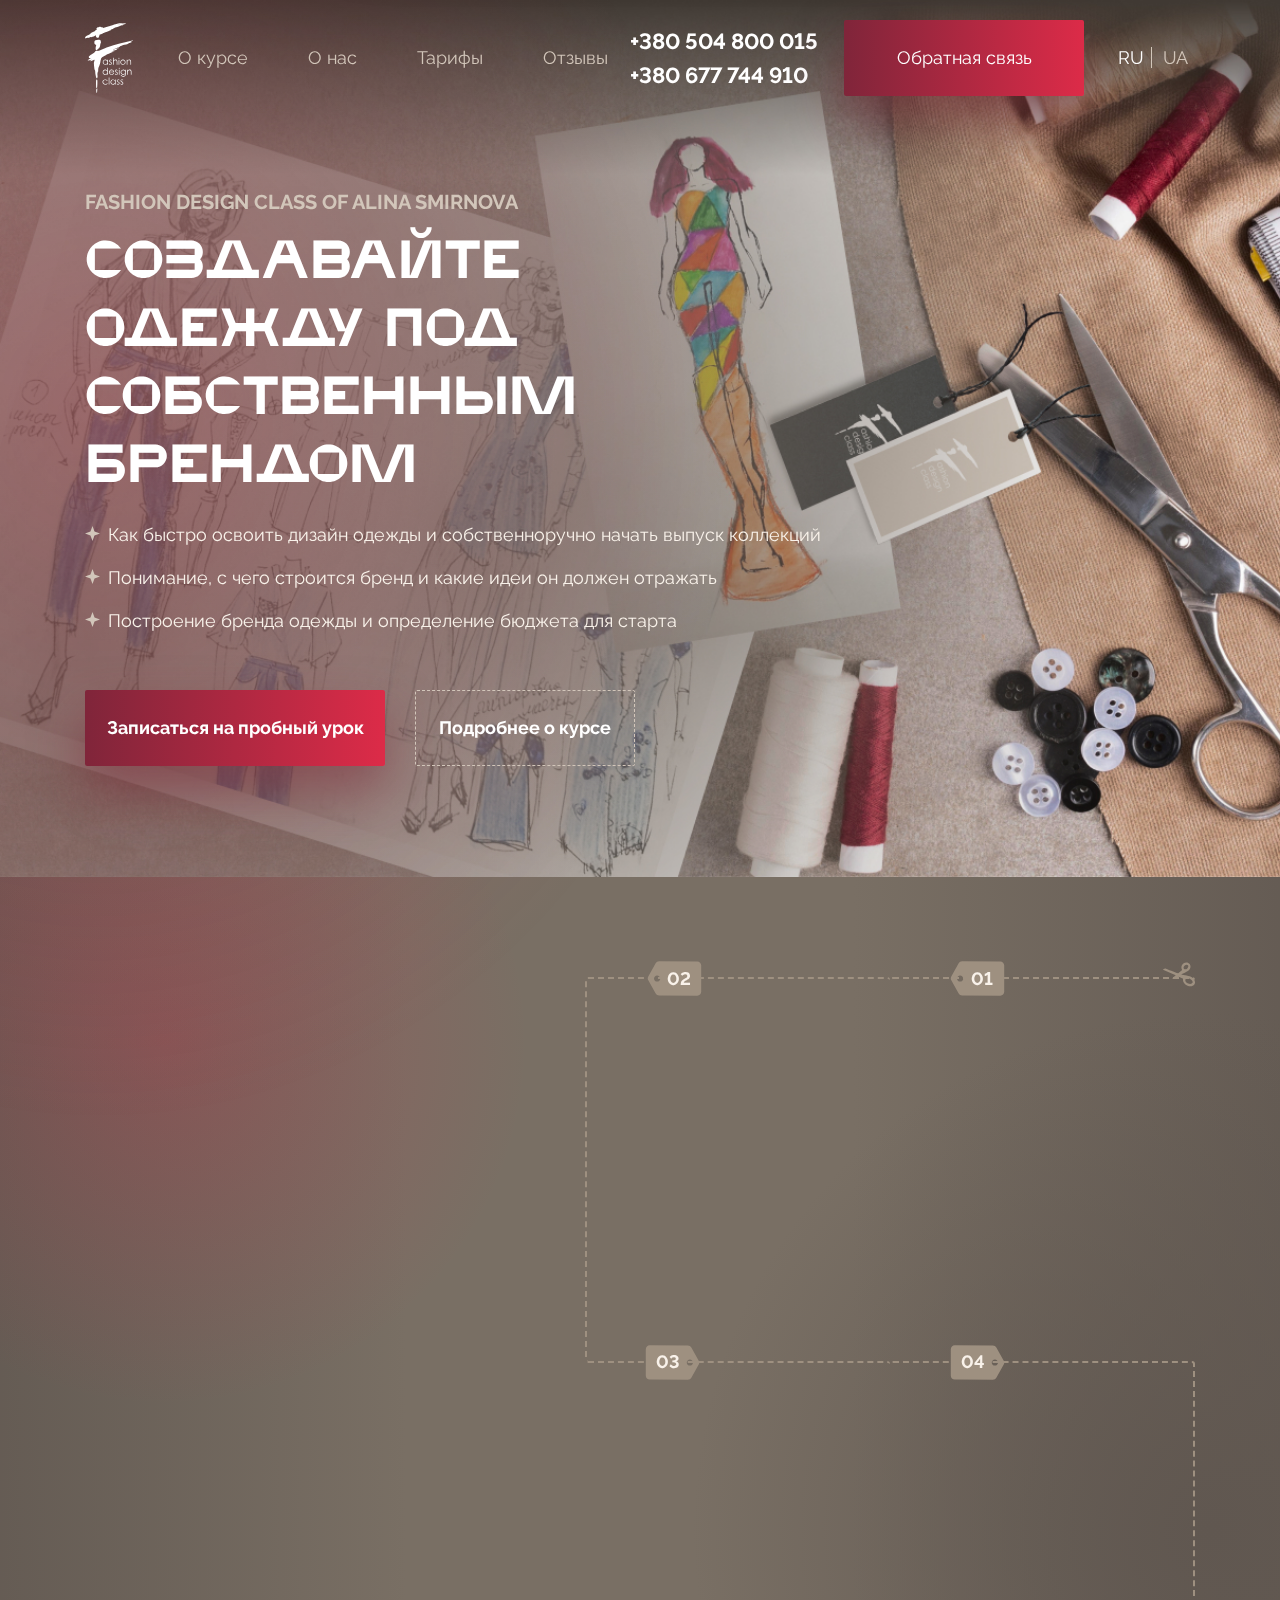
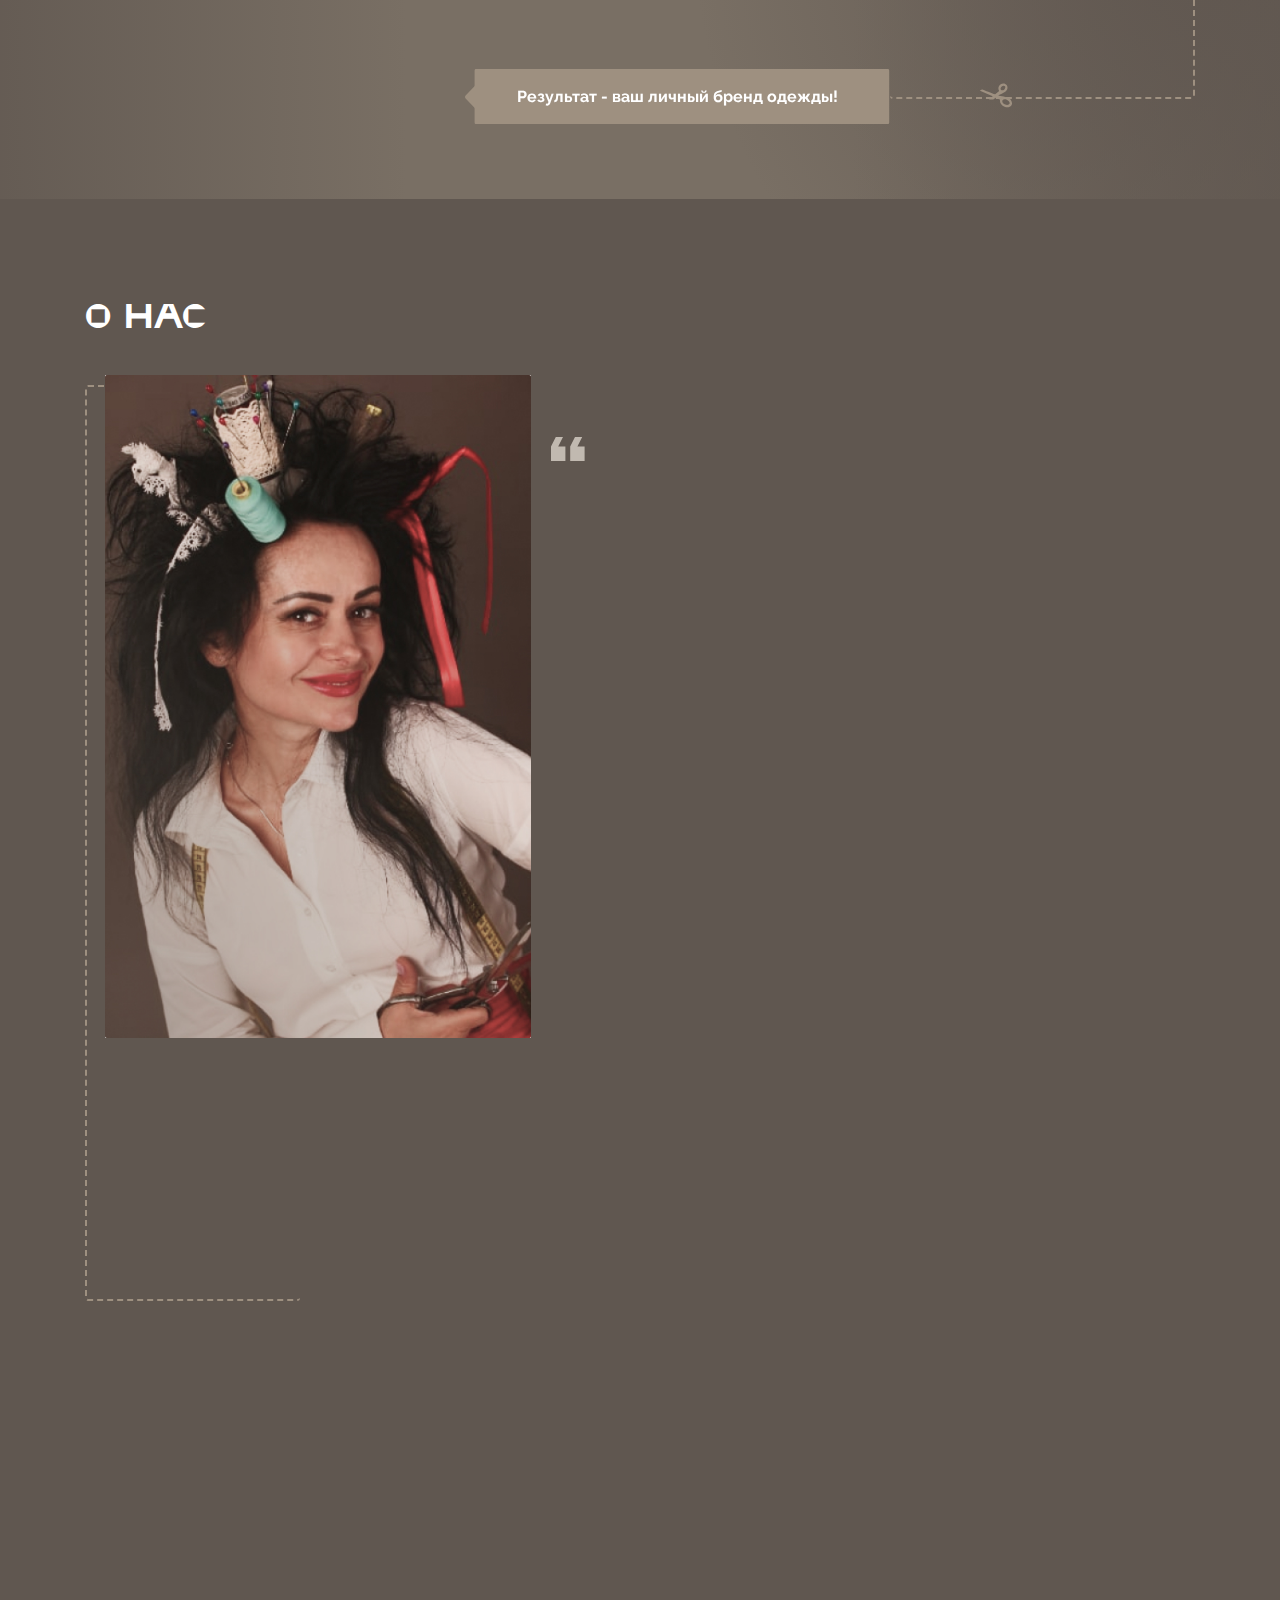
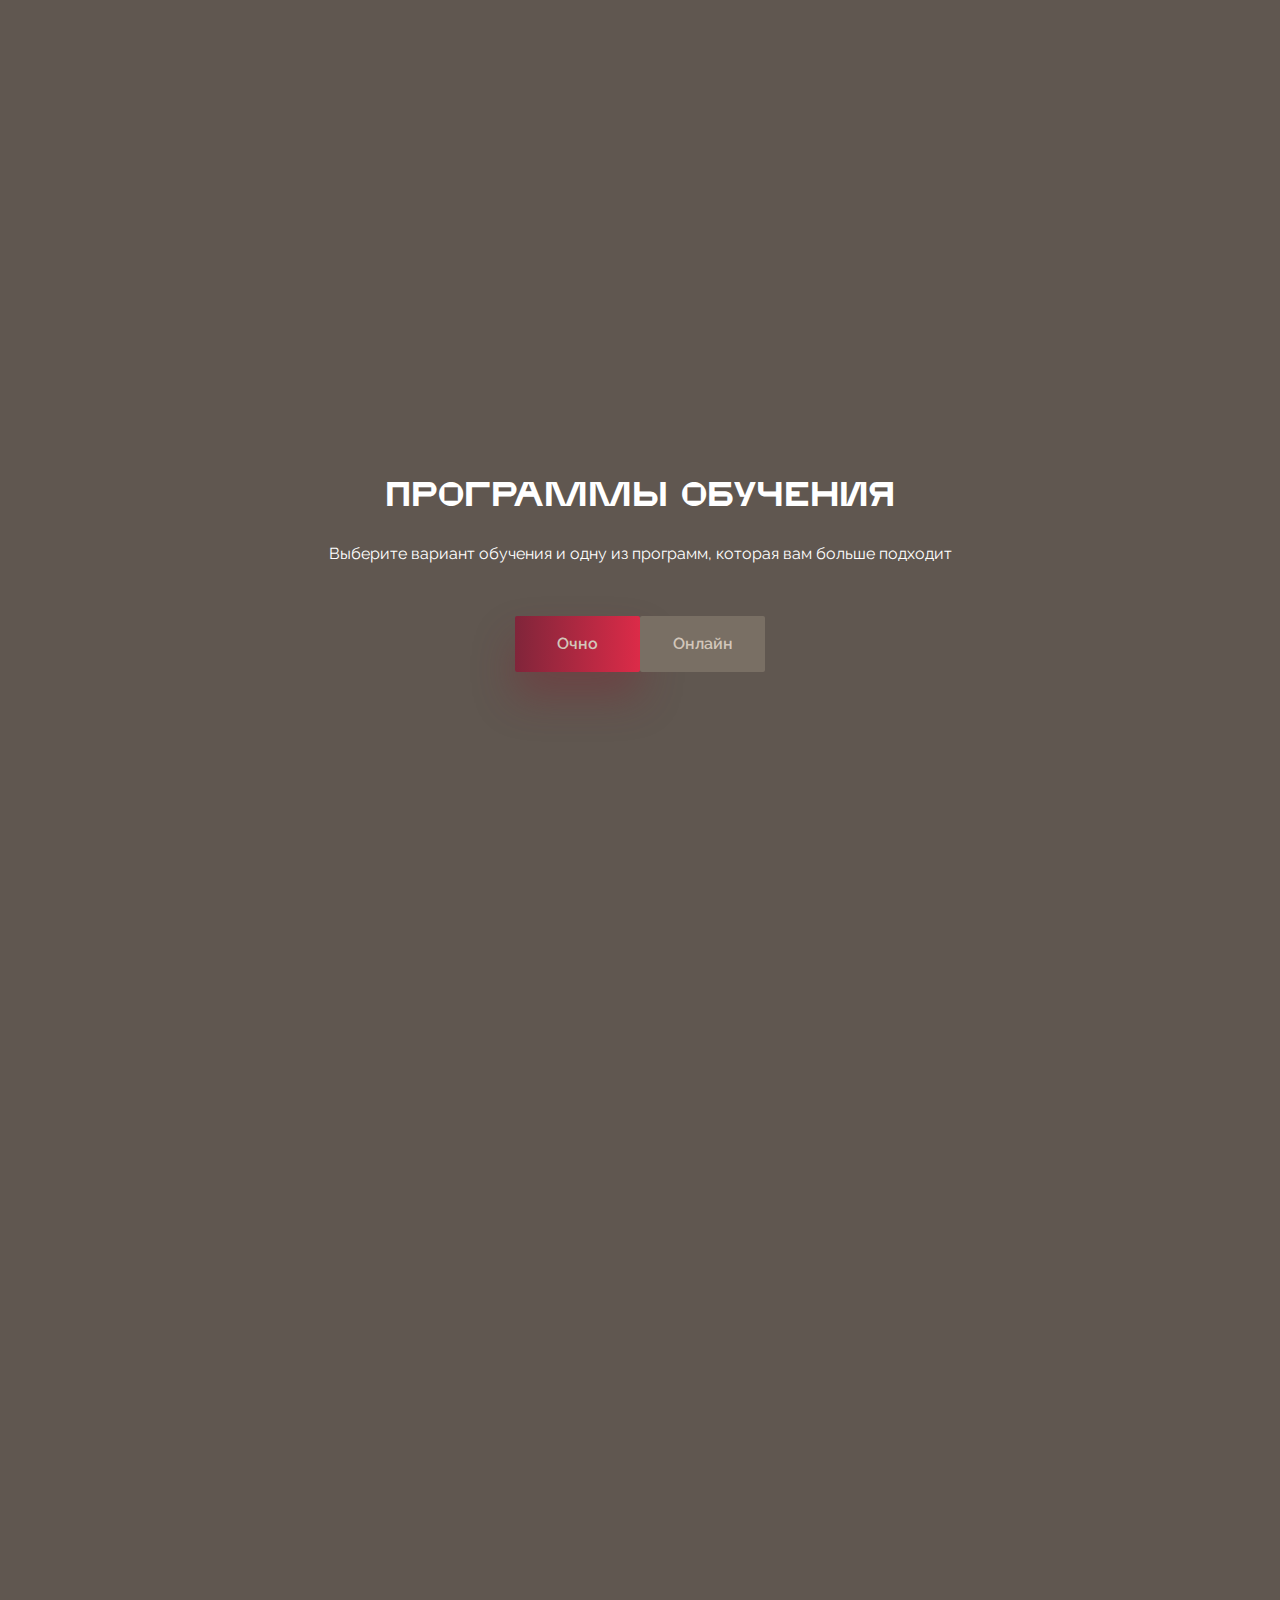
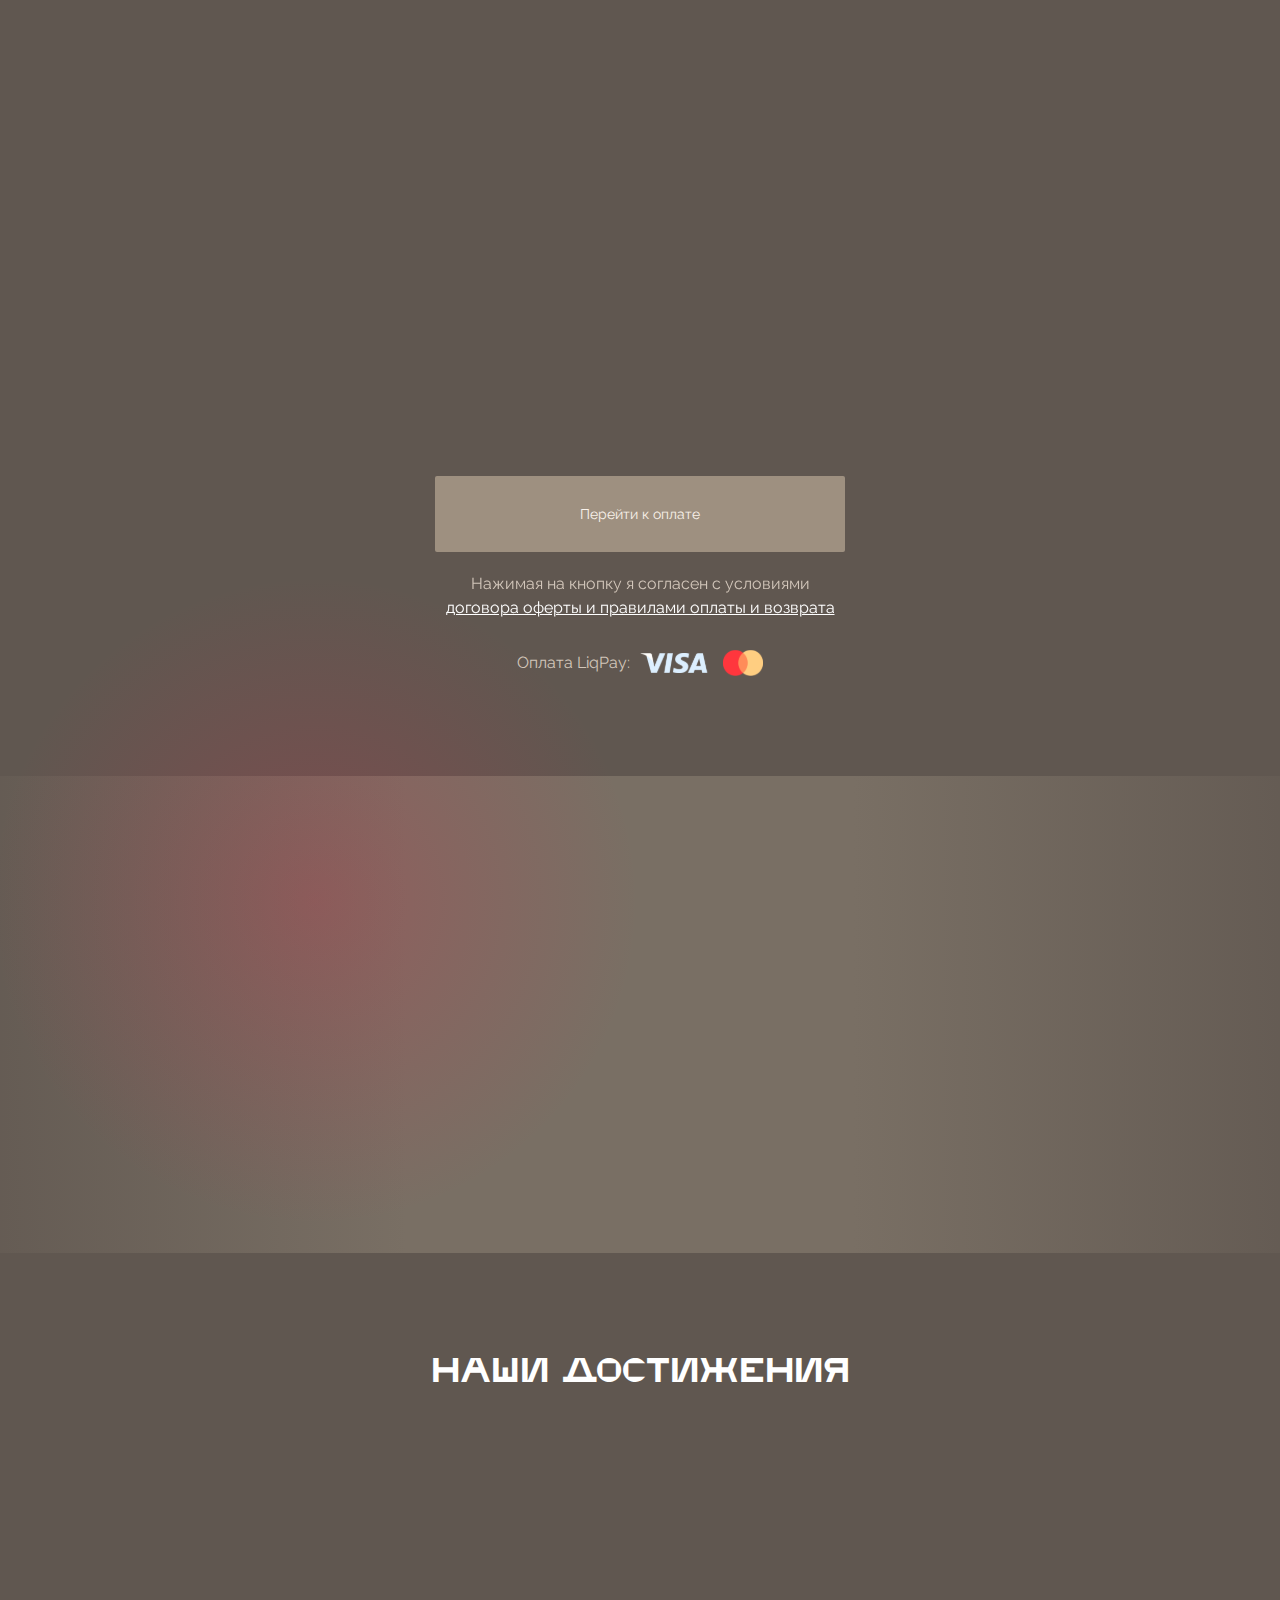
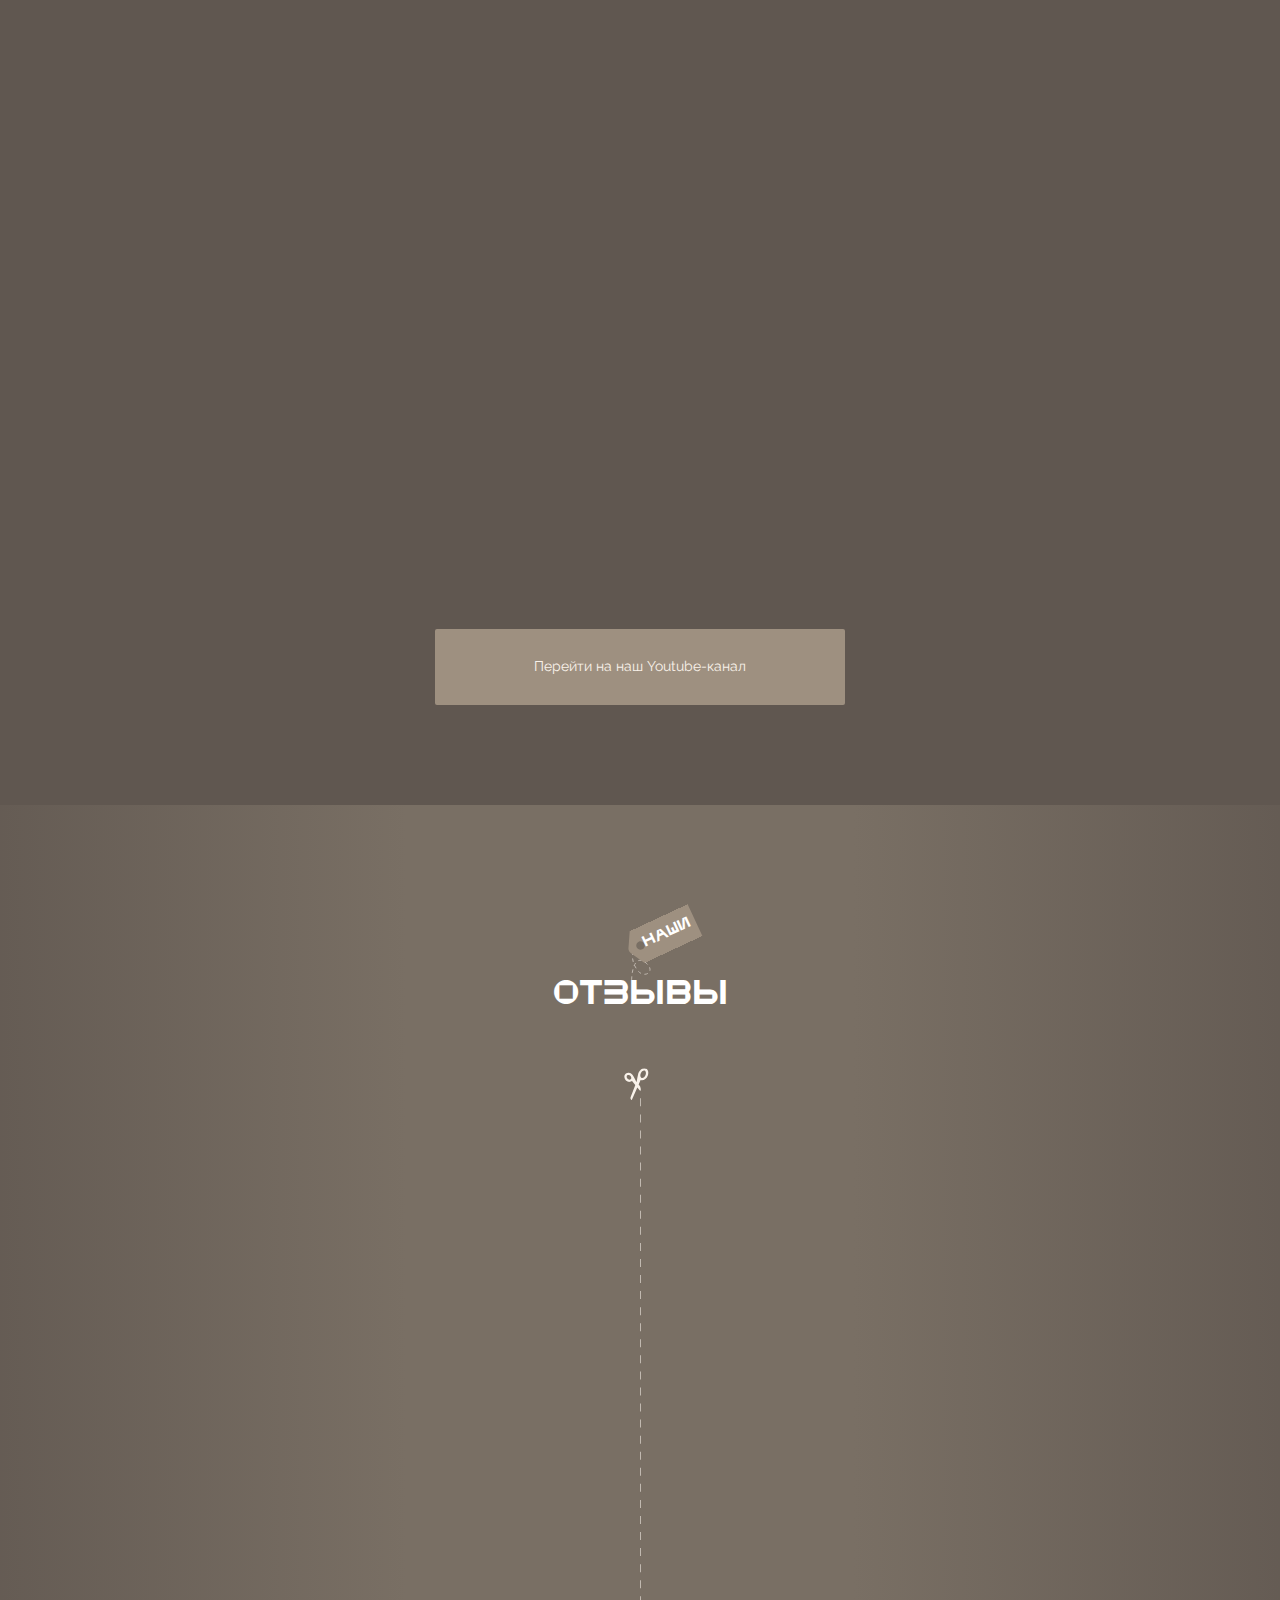
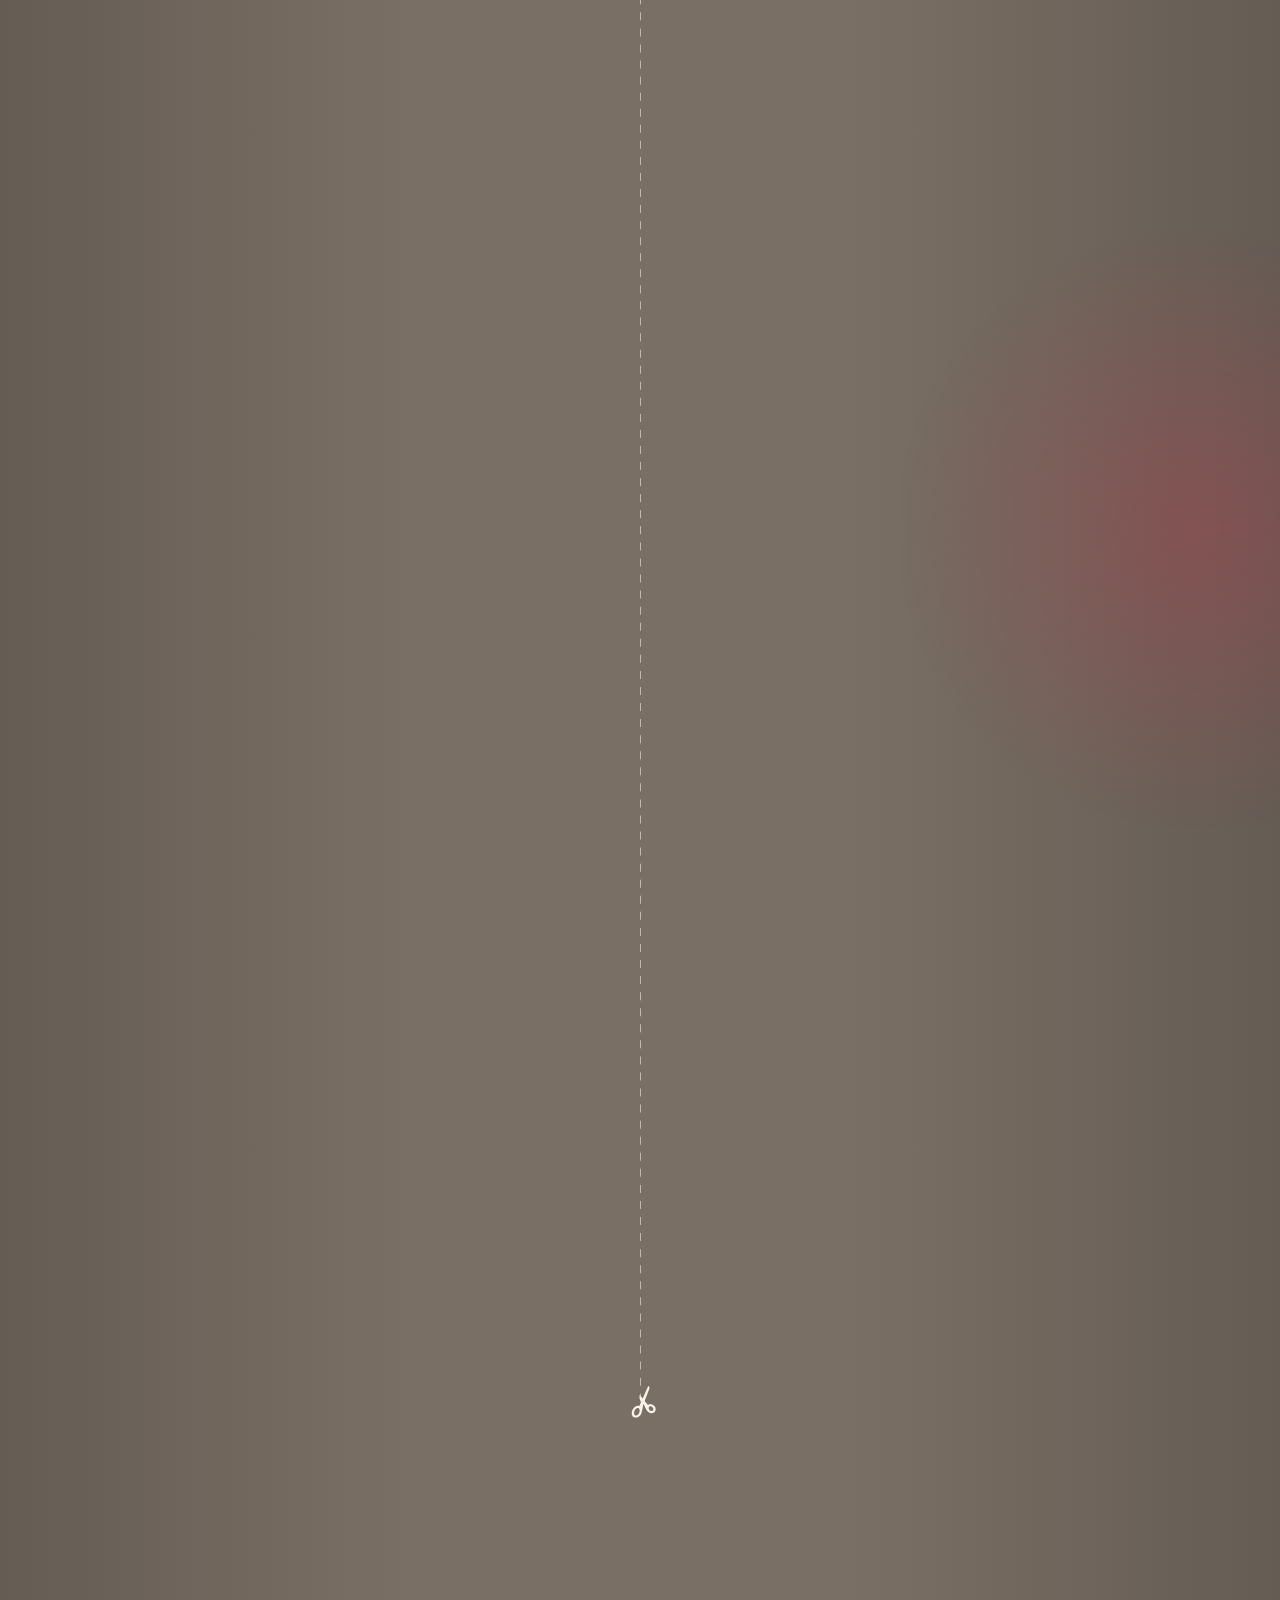
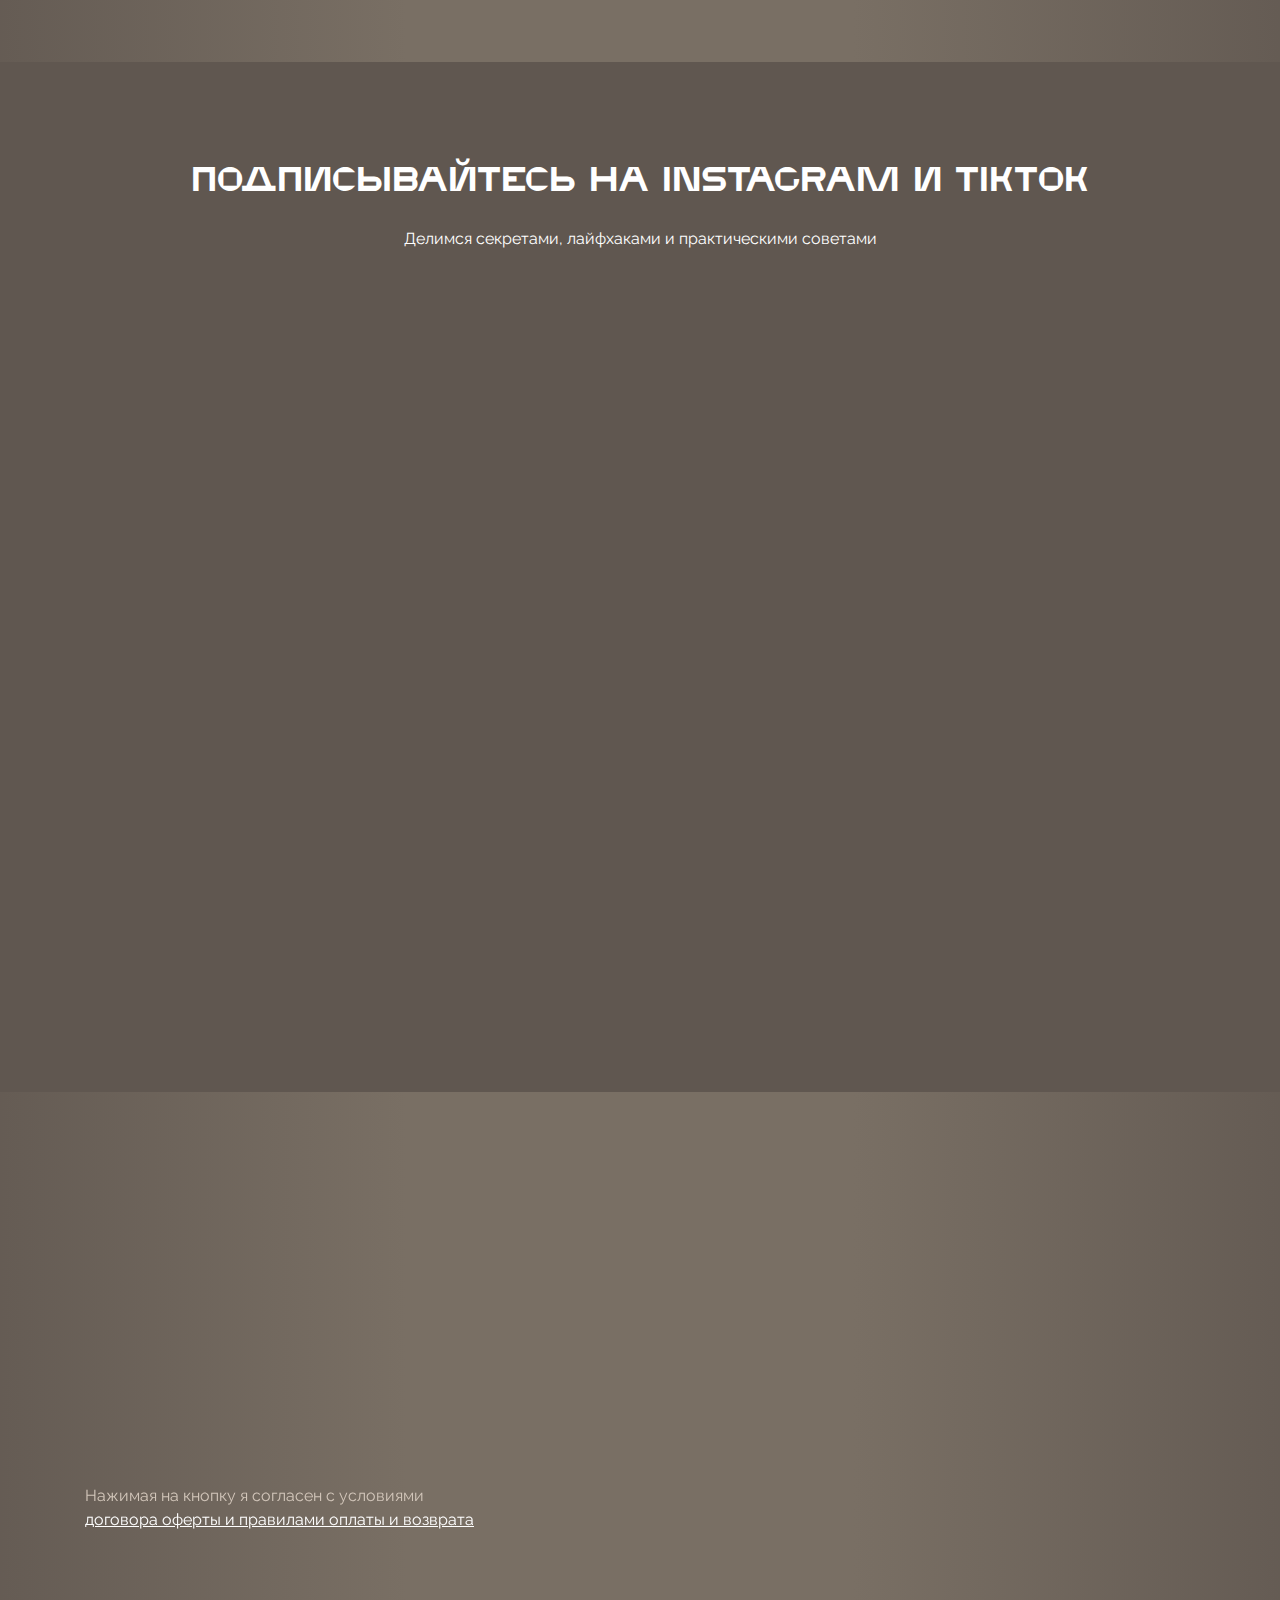
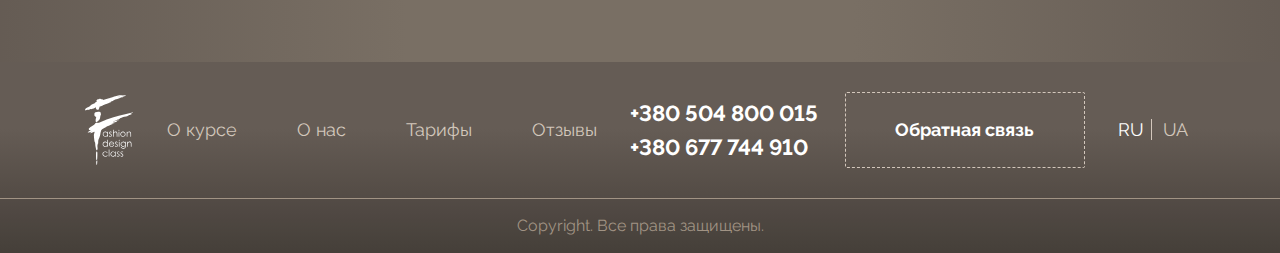
==== ru.html @ 0d285246 "Add files via upload" ====
<!DOCTYPE html>
<html lang="ru">
<head>
    <meta charset="UTF-8"/>
    <meta
            name="viewport"
            content="width=device-width, initial-scale=1.0, minimum-scale=1, maximum-scale=1, user-scalable=no"
    />
    <meta http-equiv="X-UA-Compatible" content="ie=edge"/>
    <title>Fashion Design Class</title>
    <link rel="shortcut icon" type="image/png" href="img/icons/favicon.png"/>

    <!-- libs -->
    <link rel="stylesheet" href="libs/aos.css"/>
    <link rel="stylesheet" href="libs/bootstrap-grid.min.css"/>
    <link rel="stylesheet" href="libs/jquery.fancybox.css"/>
    <link rel="stylesheet" href="libs/magnific-popup.css"/>
    <link rel="stylesheet" href="libs/select2.min.css"/>

    <!-- css -->
    <link rel="stylesheet" href="css/reset.css"/>
    <link rel="stylesheet" href="css/main.css"/>

    <!-- libs -->
    <script
            defer
            src="https://ajax.googleapis.com/ajax/libs/jquery/3.5.1/jquery.min.js"
    ></script>
    <script defer src="libs/jquery.magnific-popup.min.js"></script>
    <script defer src="libs/jquery.fancybox.min.js"></script>
    <script defer src="libs/select2.full.min.js"></script>
    <script defer src="libs/jquery.inputmask.min.js"></script>
    <!-- js -->
    <script defer src="js/custom.js"></script>
</head>
<body class="ishome">
<div class="popup-call mfp-hide">
    <form type="POST" class="popup-call__form">
        <div class="success">
            <div class="success__title">Заявка принята</div>
            <div class="success__text">
                Ваша заявка отправлена и будет рассмотрена в ближайшее время
            </div>
        </div>
        <input type="hidden" name="project_name" value="Fashion design class"/>
        <input
                type="hidden"
                name="admin_email"
                value="911.alina.15@gmail.com"
        />
        <input type="hidden" name="form_subject" value="Заявка на звонок"/>
        <div class="popup-call__title h2">Заполните форму обратной связи</div>
        <p class="popup-call__text">И мы перезвоним вам в ближайшее время</p>
        <input type="text" placeholder="Ваше имя" name="Имя" required/>
        <input type="tel" placeholder="Телефон" name="Телефон" required/>
        <button type="submit" class="btn">Отправить заявку</button>

        <p class="form-policy">
            При нажатии на кнопку “Отправить заявку” я соглашаюсь с обработкой
            персональных данных
        </p>
    </form>
    <div class="popup-call__contacts">
        <span>Или напишите нам:</span>
        <div class="popup-call__img">
            <a href="tg://resolve?domain=@f_d_c_school" target="_blank">
                <img src="img/icons/tg.svg" alt=""/>
            </a>
            <a
                    href="https://wa.me/380504800015?text=Здравствуйте."
                    target="_blank"
            >
                <img src="img/icons/wu.svg" alt=""/>
            </a>
            <a href="viber://chat?number=%2B380504800015" target="_blank">
                <img src="img/icons/viber.svg" alt=""/>
            </a>
            <a
                    href="https://www.facebook.com/fashion.design.class"
                    target="_blank"
            >
                <img src="img/icons/fb.svg" alt=""/>
            </a>
        </div>
    </div>
</div>

<div class="popup-application popup-application1 mfp-hide">
    <form type="POST" class="popup-application__form">
        <div class="success">
            <div class="success__title">Заявка принята</div>
            <div class="success__text">
                Ваша заявка отправлена и будет рассмотрена в ближайшее время
            </div>
        </div>
        <input type="hidden" name="project_name" value="Fashion design class"/>
        <input
                type="hidden"
                name="admin_email"
                value="911.alina.15@gmail.com"
        />
        <input
                type="hidden"
                name="form_subject"
                value="Fashion-иллюстрация очно"
        />
        <div class="popup-application__title h2">Заполните заявку</div>
        <p class="popup-application__text">
            Укажите свои данные и мы свяжемся с вами в ближайшее время
        </p>
        <input type="text" placeholder="Ваше имя" name="Имя" required/>
        <input type="tel" placeholder="Телефон" name="Телефон" required/>
        <div class="box">
            <div class="popup-application__select">
                <select
                        class="select2"
                        name="Мессенджер"
                        data-placeholder="Мессенджер"
                >
                    <option></option>
                    <option value="Telegram">Telegram</option>
                    <option value="Viber">Viber</option>
                    <option value="WhatsApp">WhatsApp</option>
                </select>
            </div>
            <input
                    type="text"
                    name="Имя или телефон мессенджера"
                    required
                    class="popup-application__select-input"
                    placeholder="Телефон мессенджера"
            />
        </div>

        <button type="submit" class="btn">Отправить заявку</button>

        <p class="form-policy">
            При нажатии на кнопку “Отправить заявку” я соглашаюсь с обработкой
            персональных данных
        </p>
    </form>
    <div class="popup-application__contacts">
        <span>Или напишите нам:</span>
        <div class="popup-call__img">
            <a href="tg://resolve?domain=@f_d_c_school" target="_blank">
                <img src="img/icons/tg.svg" alt=""/>
            </a>
            <a
                    href="https://wa.me/380504800015?text=Здравствуйте."
                    target="_blank"
            >
                <img src="img/icons/wu.svg" alt=""/>
            </a>
            <a href="viber://chat?number=%2B380504800015" target="_blank">
                <img src="img/icons/viber.svg" alt=""/>
            </a>
            <a
                    href="https://www.facebook.com/fashion.design.class"
                    target="_blank"
            >
                <img src="img/icons/fb.svg" alt=""/>
            </a>
        </div>
    </div>
</div>
<div class="popup-application popup-application2 mfp-hide">
    <form type="POST" class="popup-application__form">
        <div class="success">
            <div class="success__title">Заявка принята</div>
            <div class="success__text">
                Ваша заявка отправлена и будет рассмотрена в ближайшее время
            </div>
        </div>
        <input type="hidden" name="project_name" value="Fashion design class"/>
        <input
                type="hidden"
                name="admin_email"
                value="911.alina.15@gmail.com"
        />
        <input type="hidden" name="form_subject" value="Владелец бренда очно"/>
        <div class="popup-application__title h2">Заполните заявку</div>
        <p class="popup-application__text">
            Укажите свои данные и мы свяжемся с вами в ближайшее время
        </p>
        <input type="text" placeholder="Ваше имя" name="Имя" required/>
        <input type="tel" placeholder="Телефон" name="Телефон" required/>
        <div class="box">
            <div class="popup-application__select">
                <select
                        class="select2"
                        name="Мессенджер"
                        data-placeholder="Мессенджер"
                >
                    <option></option>
                    <option value="Telegram">Telegram</option>
                    <option value="Viber">Viber</option>
                    <option value="WhatsApp">WhatsApp</option>
                </select>
            </div>
            <input
                    type="text"
                    name="Имя или телефон мессенджера"
                    required
                    class="popup-application__select-input"
                    placeholder="Телефон мессенджера"
            />
        </div>

        <button type="submit" class="btn">Отправить заявку</button>

        <p class="form-policy">
            При нажатии на кнопку “Отправить заявку” я соглашаюсь с обработкой
            персональных данных
        </p>
    </form>
    <div class="popup-application__contacts">
        <span>Или напишите нам:</span>
        <div class="popup-call__img">
            <a href="tg://resolve?domain=@f_d_c_school" target="_blank">
                <img src="img/icons/tg.svg" alt=""/>
            </a>
            <a
                    href="https://wa.me/380504800015?text=Здравствуйте."
                    target="_blank"
            >
                <img src="img/icons/wu.svg" alt=""/>
            </a>
            <a href="viber://chat?number=%2B380504800015" target="_blank">
                <img src="img/icons/viber.svg" alt=""/>
            </a>
            <a
                    href="https://www.facebook.com/fashion.design.class"
                    target="_blank"
            >
                <img src="img/icons/fb.svg" alt=""/>
            </a>
        </div>
    </div>
</div>
<div class="popup-application popup-application3 mfp-hide">
    <form type="POST" class="popup-application__form">
        <div class="success">
            <div class="success__title">Заявка принята</div>
            <div class="success__text">
                Ваша заявка отправлена и будет рассмотрена в ближайшее время
            </div>
        </div>
        <input type="hidden" name="project_name" value="Fashion design class"/>
        <input
                type="hidden"
                name="admin_email"
                value="911.alina.15@gmail.com"
        />
        <input
                type="hidden"
                name="form_subject"
                value="Дизайнер профессионал очно"
        />
        <div class="popup-application__title h2">Заполните заявку</div>
        <p class="popup-application__text">
            Укажите свои данные и мы свяжемся с вами в ближайшее время
        </p>
        <input type="text" placeholder="Ваше имя" name="Имя" required/>
        <input type="tel" placeholder="Телефон" name="Телефон" required/>
        <div class="box">
            <div class="popup-application__select">
                <select
                        class="select2"
                        name="Мессенджер"
                        data-placeholder="Мессенджер"
                >
                    <option></option>
                    <option value="Telegram">Telegram</option>
                    <option value="Viber">Viber</option>
                    <option value="WhatsApp">WhatsApp</option>
                </select>
            </div>
            <input
                    type="text"
                    name="Имя или телефон мессенджера"
                    required
                    class="popup-application__select-input"
                    placeholder="Телефон мессенджера"
            />
        </div>

        <button type="submit" class="btn">Отправить заявку</button>

        <p class="form-policy">
            При нажатии на кнопку “Отправить заявку” я соглашаюсь с обработкой
            персональных данных
        </p>
    </form>
    <div class="popup-application__contacts">
        <span>Или напишите нам:</span>
        <div class="popup-call__img">
            <a href="tg://resolve?domain=@f_d_c_school" target="_blank">
                <img src="img/icons/tg.svg" alt=""/>
            </a>
            <a
                    href="https://wa.me/380504800015?text=Здравствуйте."
                    target="_blank"
            >
                <img src="img/icons/wu.svg" alt=""/>
            </a>
            <a href="viber://chat?number=%2B380504800015" target="_blank">
                <img src="img/icons/viber.svg" alt=""/>
            </a>
            <a
                    href="https://www.facebook.com/fashion.design.class"
                    target="_blank"
            >
                <img src="img/icons/fb.svg" alt=""/>
            </a>
        </div>
    </div>
</div>
<div class="popup-application popup-application4 mfp-hide">
    <form type="POST" class="popup-application__form">
        <div class="success">
            <div class="success__title">Заявка принята</div>
            <div class="success__text">
                Ваша заявка отправлена и будет рассмотрена в ближайшее время
            </div>
        </div>
        <input type="hidden" name="project_name" value="Fashion design class"/>
        <input
                type="hidden"
                name="admin_email"
                value="911.alina.15@gmail.com"
        />
        <input
                type="hidden"
                name="form_subject"
                value="Fashion-иллюстрация Онлайн"
        />
        <div class="popup-application__title h2">Заполните заявку</div>
        <p class="popup-application__text">
            Укажите свои данные и мы свяжемся с вами в ближайшее время
        </p>
        <input type="text" placeholder="Ваше имя" name="Имя" required/>
        <input type="tel" placeholder="Телефон" name="Телефон" required/>
        <div class="box">
            <div class="popup-application__select">
                <select
                        class="select2"
                        name="Мессенджер"
                        data-placeholder="Мессенджер"
                >
                    <option></option>
                    <option value="Telegram">Telegram</option>
                    <option value="Viber">Viber</option>
                    <option value="WhatsApp">WhatsApp</option>
                </select>
            </div>
            <input
                    type="text"
                    name="Имя или телефон мессенджера"
                    required
                    class="popup-application__select-input"
                    placeholder="Телефон мессенджера"
            />
        </div>

        <button type="submit" class="btn">Отправить заявку</button>

        <p class="form-policy">
            При нажатии на кнопку “Отправить заявку” я соглашаюсь с обработкой
            персональных данных
        </p>
    </form>
    <div class="popup-application__contacts">
        <span>Или напишите нам:</span>
        <div class="popup-call__img">
            <a href="tg://resolve?domain=@f_d_c_school" target="_blank">
                <img src="img/icons/tg.svg" alt=""/>
            </a>
            <a
                    href="https://wa.me/380504800015?text=Здравствуйте."
                    target="_blank"
            >
                <img src="img/icons/wu.svg" alt=""/>
            </a>
            <a href="viber://chat?number=%2B380504800015" target="_blank">
                <img src="img/icons/viber.svg" alt=""/>
            </a>
            <a
                    href="https://www.facebook.com/fashion.design.class"
                    target="_blank"
            >
                <img src="img/icons/fb.svg" alt=""/>
            </a>
        </div>
    </div>
</div>
<div class="popup-application popup-application5 mfp-hide">
    <form type="POST" class="popup-application__form">
        <div class="success">
            <div class="success__title">Заявка принята</div>
            <div class="success__text">
                Ваша заявка отправлена и будет рассмотрена в ближайшее время
            </div>
        </div>
        <input type="hidden" name="project_name" value="Fashion design class"/>
        <input
                type="hidden"
                name="admin_email"
                value="911.alina.15@gmail.com"
        />
        <input
                type="hidden"
                name="form_subject"
                value="Владелец бренда Онлайн"
        />
        <div class="popup-application__title h2">Заполните заявку</div>
        <p class="popup-application__text">
            Укажите свои данные и мы свяжемся с вами в ближайшее время
        </p>
        <input type="text" placeholder="Ваше имя" name="Имя" required/>
        <input type="tel" placeholder="Телефон" name="Телефон" required/>
        <div class="box">
            <div class="popup-application__select">
                <select
                        class="select2"
                        name="Мессенджер"
                        data-placeholder="Мессенджер"
                >
                    <option></option>
                    <option value="Telegram">Telegram</option>
                    <option value="Viber">Viber</option>
                    <option value="WhatsApp">WhatsApp</option>
                </select>
            </div>
            <input
                    type="text"
                    name="Имя или телефон мессенджера"
                    required
                    class="popup-application__select-input"
                    placeholder="Телефон мессенджера"
            />
        </div>

        <button type="submit" class="btn">Отправить заявку</button>

        <p class="form-policy">
            При нажатии на кнопку “Отправить заявку” я соглашаюсь с обработкой
            персональных данных
        </p>
    </form>
    <div class="popup-application__contacts">
        <span>Или напишите нам:</span>
        <div class="popup-call__img">
            <a href="tg://resolve?domain=@f_d_c_school" target="_blank">
                <img src="img/icons/tg.svg" alt=""/>
            </a>
            <a
                    href="https://wa.me/380504800015?text=Здравствуйте."
                    target="_blank"
            >
                <img src="img/icons/wu.svg" alt=""/>
            </a>
            <a href="viber://chat?number=%2B380504800015" target="_blank">
                <img src="img/icons/viber.svg" alt=""/>
            </a>
            <a
                    href="https://www.facebook.com/fashion.design.class"
                    target="_blank"
            >
                <img src="img/icons/fb.svg" alt=""/>
            </a>
        </div>
    </div>
</div>
<div class="popup-application popup-application6 mfp-hide">
    <form type="POST" class="popup-application__form">
        <div class="success">
            <div class="success__title">Заявка принята</div>
            <div class="success__text">
                Ваша заявка отправлена и будет рассмотрена в ближайшее время
            </div>
        </div>
        <input type="hidden" name="project_name" value="Fashion design class"/>
        <input
                type="hidden"
                name="admin_email"
                value="911.alina.15@gmail.com"
        />
        <input
                type="hidden"
                name="form_subject"
                value="Дизайнер профессионал Онлайн"
        />
        <div class="popup-application__title h2">Заполните заявку</div>
        <p class="popup-application__text">
            Укажите свои данные и мы свяжемся с вами в ближайшее время
        </p>
        <input type="text" placeholder="Ваше имя" name="Имя" required/>
        <input type="tel" placeholder="Телефон" name="Телефон" required/>
        <div class="box">
            <div class="popup-application__select">
                <select
                        class="select2"
                        name="Мессенджер"
                        data-placeholder="Мессенджер"
                >
                    <option></option>
                    <option value="Telegram">Telegram</option>
                    <option value="Viber">Viber</option>
                    <option value="WhatsApp">WhatsApp</option>
                </select>
            </div>
            <input
                    type="text"
                    name="Имя или телефон мессенджера"
                    required
                    class="popup-application__select-input"
                    placeholder="Телефон мессенджера"
            />
        </div>

        <button type="submit" class="btn">Отправить заявку</button>

        <p class="form-policy">
            При нажатии на кнопку “Отправить заявку” я соглашаюсь с обработкой
            персональных данных
        </p>
    </form>
    <div class="popup-application__contacts">
        <span>Или напишите нам:</span>
        <div class="popup-call__img">
            <a href="tg://resolve?domain=@f_d_c_school" target="_blank">
                <img src="img/icons/tg.svg" alt=""/>
            </a>
            <a
                    href="https://wa.me/380504800015?text=Здравствуйте."
                    target="_blank"
            >
                <img src="img/icons/wu.svg" alt=""/>
            </a>
            <a href="viber://chat?number=%2B380504800015" target="_blank">
                <img src="img/icons/viber.svg" alt=""/>
            </a>
            <a
                    href="https://www.facebook.com/fashion.design.class"
                    target="_blank"
            >
                <img src="img/icons/fb.svg" alt=""/>
            </a>
        </div>
    </div>
</div>
<div class="popup-application popup-application7 mfp-hide">
    <form type="POST" class="popup-application__form">
        <div class="success">
            <div class="success__title">Заявка принята</div>
            <div class="success__text">
                Ваша заявка отправлена и будет рассмотрена в ближайшее время
            </div>
        </div>
        <input type="hidden" name="project_name" value="Fashion design class"/>
        <input
                type="hidden"
                name="admin_email"
                value="911.alina.15@gmail.com"
        />
        <input
                type="hidden"
                name="form_subject"
                value="Записаться на вебинар (Главный экран)"
        />
        <div class="popup-application__title h2">Заполните заявку</div>
        <p class="popup-application__text">
            Укажите свои данные и мы свяжемся с вами в ближайшее время
        </p>
        <input type="text" placeholder="Ваше имя" name="Имя" required/>
        <input type="tel" placeholder="Телефон" name="Телефон" required/>
        <div class="box">
            <div class="popup-application__select">
                <select
                        class="select2"
                        name="Мессенджер"
                        data-placeholder="Мессенджер"
                >
                    <option></option>
                    <option value="Telegram">Telegram</option>
                    <option value="Viber">Viber</option>
                    <option value="WhatsApp">WhatsApp</option>
                </select>
            </div>
            <input
                    type="text"
                    name="Имя или телефон мессенджера"
                    required
                    class="popup-application__select-input"
                    placeholder="Телефон мессенджера"
            />
        </div>

        <button type="submit" class="btn">Отправить заявку</button>

        <p class="form-policy">
            При нажатии на кнопку “Отправить заявку” я соглашаюсь с обработкой
            персональных данных
        </p>
    </form>
    <div class="popup-application__contacts">
        <span>Или напишите нам:</span>
        <div class="popup-call__img">
            <a href="tg://resolve?domain=@f_d_c_school" target="_blank">
                <img src="img/icons/tg.svg" alt=""/>
            </a>
            <a
                    href="https://wa.me/380504800015?text=Здравствуйте."
                    target="_blank"
            >
                <img src="img/icons/wu.svg" alt=""/>
            </a>
            <a href="viber://chat?number=%2B380504800015" target="_blank">
                <img src="img/icons/viber.svg" alt=""/>
            </a>
            <a
                    href="https://www.facebook.com/fashion.design.class"
                    target="_blank"
            >
                <img src="img/icons/fb.svg" alt=""/>
            </a>
        </div>
    </div>
</div>
<div class="popup-application popup-application8 mfp-hide">
    <form type="POST" class="popup-application__form">
        <div class="success">
            <div class="success__title">Заявка принята</div>
            <div class="success__text">
                Ваша заявка отправлена и будет рассмотрена в ближайшее время
            </div>
        </div>
        <input type="hidden" name="project_name" value="Fashion design class"/>
        <input
                type="hidden"
                name="admin_email"
                value="911.alina.15@gmail.com"
        />
        <input
                type="hidden"
                name="form_subject"
                value="Записаться на вебинар"
        />
        <div class="popup-application__title h2">Заполните заявку</div>
        <p class="popup-application__text">
            Укажите свои данные и мы свяжемся с вами в ближайшее время
        </p>
        <input type="text" placeholder="Ваше имя" name="Имя" required/>
        <input type="tel" placeholder="Телефон" name="Телефон" required/>
        <div class="box">
            <div class="popup-application__select">
                <select
                        class="select2"
                        name="Мессенджер"
                        data-placeholder="Мессенджер"
                >
                    <option></option>
                    <option value="Telegram">Telegram</option>
                    <option value="Viber">Viber</option>
                    <option value="WhatsApp">WhatsApp</option>
                </select>
            </div>
            <input
                    type="text"
                    name="Имя или телефон мессенджера"
                    required
                    class="popup-application__select-input"
                    placeholder="Телефон мессенджера"
            />
        </div>

        <button type="submit" class="btn">Отправить заявку</button>

        <p class="form-policy">
            При нажатии на кнопку “Отправить заявку” я соглашаюсь с обработкой
            персональных данных
        </p>
    </form>
    <div class="popup-application__contacts">
        <span>Или напишите нам:</span>
        <div class="popup-call__img">
            <a href="tg://resolve?domain=@f_d_c_school" target="_blank">
                <img src="img/icons/tg.svg" alt=""/>
            </a>
            <a
                    href="https://wa.me/380504800015?text=Здравствуйте."
                    target="_blank"
            >
                <img src="img/icons/wu.svg" alt=""/>
            </a>
            <a href="viber://chat?number=%2B380504800015" target="_blank">
                <img src="img/icons/viber.svg" alt=""/>
            </a>
            <a
                    href="https://www.facebook.com/fashion.design.class"
                    target="_blank"
            >
                <img src="img/icons/fb.svg" alt=""/>
            </a>
        </div>
    </div>
</div>

<div class="popup-application popup-application9 mfp-hide">
    <form type="POST" class="popup-payment__form">
        <input type="hidden" name="project_name" value="Fashion design class"/>
        <input
                type="hidden"
                name="admin_email"
                value="911.alina.15@gmail.com"
        />
        <input type="hidden" name="form_subject" value="Заявка на оплату"/>
        <div class="popup-call__title h2">
            Заполните заявку оплаты
        </div>
        <p class="popup-call__text">Укажите свои персональные данные</p>
        <input type="text" placeholder="Ваше имя" name="Имя" required/>
        <input type="tel" placeholder="Телефон" name="Телефон" required/>
        <input type="email" placeholder="Электронная почта" name="E-mail" required/>
        <button type="submit" class="btn">Отправить заявку</button>

        <p class="form-policy">
            Нажимая на кнопку я согласен с условиями<br>
            <a href="docs/oferta.pdf" target="_blank">договора оферты и правилами оплаты и возврата</a>
        </p>
    </form>
</div>

<section class="main">
    <header class="header">
        <div class="container">
            <div class="header__inner">
                <div class="header-burger">
                    <span></span>
                    <span></span>
                    <span></span>
                </div>

                <div class="header-logo">
                    <a href="#" class="header-logo__link">
                        <img src="img/icons/logo.svg" alt="логотип"/>
                    </a>
                </div>

                <div class="header-right">
                    <a href="tel:+380677744910" class="header-call">
                        +380 677 744 910
                    </a>

                    <a href="index.html" class="header-language">
                        UA
                    </a>
                </div>

                <nav class="header-nav">
                    <a href="#plan" class="header-nav__link">О курсе</a>
                    <a href="#about" class="header-nav__link">О нас</a>
                    <a href="#programs" class="header-nav__link">Тарифы</a>
                    <a href="#reviews" class="header-nav__link">Отзывы</a>
                </nav>
                <div class="header-contacts">
                    <div class="header-tel">
                        <a href="tel:+380687456623" class="header-tel__link">
                            +380 504 800 015
                        </a>
                        <a href="tel:+380677744910" class="header-tel__link">
                            +380 677 744 910
                        </a>
                    </div>
                    <a href=".popup-call" class="header-feedback btn magnific-popup">
                        Обратная связь
                    </a>
                    <div class="header-lang">
                        <a href="#" class="header-lang__item _active">RU</a>
                        <a href="index.html" class="header-lang__item">UA</a>
                    </div>
                </div>
            </div>
        </div>
    </header>
    <div class="header-dropdown">
        <div class="container">
            <div class="header-dropdown__inner">
                <nav class="header-dropdown__nav">
                    <a href="#plan" class="header-dropdown__link">О курсе</a>
                    <a href="#about" class="header-dropdown__link">О нас</a>
                    <a href="#programs" class="header-dropdown__link">Тарифы</a>
                    <a href="#reviews" class="header-dropdown__link">Отзывы</a>
                </nav>
                <div class="header-dropdown__contacts">
                    <a href="tel:+380687456623" class="header-dropdown__tel">
                        +380 504 800 015
                    </a>
                    <a href="tel:+380677744910" class="header-dropdown__tel">
                        +380 677 744 910
                    </a>

                    <a
                            href=".popup-application8"
                            class="magnific-popup header-dropdown__request btn"
                    >
                        Оставить заявку
                    </a>
                    <div class="header-lang">
                        <a href="#" class="header-lang__item _active">RU</a>
                        <a href="index.html" class="header-lang__item">UA</a>
                    </div>
                </div>
            </div>
        </div>
    </div>
    <div class="main-content">
        <div class="container" data-aos="fade-right">
            <p class="main__subtitle">Fashion design class of Alina Smirnova</p>
            <h1 class="h1 main__title">
                Создавайте одежду под собственным брендом
            </h1>
            <ul class="main__features">
                <li class="main__features-item">
                    Как быстро освоить дизайн одежды и собственноручно начать выпуск
                    коллекций
                </li>
                <li class="main__features-item">
                    Понимание, с чего строится бренд и какие идеи он должен отражать
                </li>
                <li class="main__features-item">
                    Построение бренда одежды и определение бюджета для старта
                </li>
            </ul>
            <div class="main__btns">
                <a
                        href=".popup-application7"
                        class="main__btns-request magnific-popup btn"
                >
					Записаться на пробный урок
                </a>
                <a href="#programs" class="main__btns-more dashed-btn">Подробнее о курсе</a>
            </div>
        </div>
    </div>
</section>

<section class="plan" id="plan">
    <div class="container">
        <div class="plan-wrapper">
            <div class="plan-content" data-aos="fade-up" data-aos-delay="300">
                <h2 class="h2 plan-content__title _ru">
                    Дадим все необходимые знания для успеха
                </h2>
                <p class="plan-content__text">
                    Вы - владелец торговой марки или новичок в дизайне одежды?
                </p>
                <p class="plan-content__text">
                    У вас есть потребность в повышении квалификации, чтобы обновить
                    политику бренда или быть в курсе глобальных изменений на fashion
                    пространстве?
                </p>
                <p class="plan-content__text">
                    Курс, который подготовила Алина Смирнова, поможет освоить
                    профессию fasion-дизайнера и воплотить мечту о создании
                    собственного бренда одежды в реальность.
                </p>
                <a href="#programs" class="plan-content__btn">Посмотреть тарифы</a>
                <img src="img/plan.png" alt=""/>
                <img src="img/plan2.png" alt=""/>
            </div>
            <div class="plan-features">
                <div class="plan-item">
                    <div class="plan-item__number">
                        <span>02</span>
                    </div>
                    <p
                            class="plan-item__title"
                            data-aos="fade-up"
                            data-aos-delay="300"
                    >
                        Разберем, как успешно начать свое производство
                    </p>
                    <p
                            class="plan-item__text"
                            data-aos="fade-up"
                            data-aos-delay="300"
                    >
                        Проанализируем возможные ошибки, разберем как их избежать и
                        добиться успеха своими силами. Вы сможете начать свое
                        производство с малых затрат и без критических ошибок.
                    </p>
                </div>
                <div class="plan-item">
                    <div class="plan-item__number">
                        <span>01</span>
                    </div>
                    <p
                            class="plan-item__title"
                            data-aos="fade-up"
                            data-aos-delay="100"
                    >
                        Поможем освоить основы fashion-бизнеса
                    </p>
                    <p
                            class="plan-item__text"
                            data-aos="fade-up"
                            data-aos-delay="100"
                    >
                        Научим профессионально проектировать коллекции, эстетически
                        оформлять эскизы и прогнозировать тренды, чтобы опережать
                        конкурентов.
                    </p>
                </div>
                <div class="plan-item">
                    <div class="plan-item__number">
                        <span>03</span>
                    </div>
                    <p
                            class="plan-item__title"
                            data-aos="fade-up"
                            data-aos-delay="300"
                    >
                        Наполним ваши проекты уникальными идеями
                    </p>
                    <p
                            class="plan-item__text"
                            data-aos="fade-up"
                            data-aos-delay="300"
                    >
                        Узнаете, как сформировать концепт своих работ и бренда в целом.
                        Получите уверенность в своих силах и актуальности идей.
                    </p>
                </div>
                <div class="plan-item">
                    <div class="plan-item__number">
                        <span>04</span>
                    </div>
                    <p
                            class="plan-item__title"
                            data-aos="fade-up"
                            data-aos-delay="700"
                    >
                        Основания своей торговой марки
                    </p>
                    <p
                            class="plan-item__text"
                            data-aos="fade-up"
                            data-aos-delay="700"
                    >
                        Получите все необходимые знания, чтобы самостоятельно открыть
                        свой бренд или развить его до коммерчески успешного уровня.
                    </p>
                </div>
                <div class="plan-result">
							<span class="plan-result__text">
								Результат - ваш личный бренд одежды!
							</span>
                </div>
                <div class="plan-img">
                    <div class="plan-img-box">
                        <img src="img/plan.png" alt=""/>
                        <img src="img/plan2.png" alt=""/>
                    </div>
                </div>
            </div>
        </div>
    </div>
</section>

<section class="about" id="about">
    <div class="container">
        <h2 class="h2 about__title">О нас</h2>
        <div class="about-wrapper">
            <div class="about__img">
                <img src="img/about.jpg" alt="Фото"/>
            </div>
            <div class="about__content">
                <h3
                        class="h3 about__content-title"
                        data-aos="fade-up"
                        data-aos-delay="300"
                >
                    Ваш преподаватель
                </h3>
                <div class="about__content-textbox">
                    <p
                            class="about__content-text"
                            data-aos="fade-up"
                            data-aos-delay="300"
                    >
                        Современные предложения по обучению обещают начать прибыльное
                        дело сразу после обучения и получать прибыль почти без вложений.
                    </p>
                    <p
                            class="about__content-text"
                            data-aos="fade-up"
                            data-aos-delay="300"
                    >
                        Но Любой бизнес требует как материальных, так и физических
                        затрат. А вот как грамотно их распределить и предотвратить
                        ошибки - это главная задача преподавателя.
                    </p>
                    <p
                            class="about__content-text"
                            data-aos="fade-up"
                            data-aos-delay="300"
                    >
                        Мой 20-летний путь в профессии позволил составить уникальную
                        программу обучения для студентов с разным уровнем подготовки.
                        Моя главная задача - научить студентов создавать хорошее продукт
                        и успешно его реализовать.
                    </p>
                    <div
                            class="about__content-row"
                            data-aos="fade-up"
                            data-aos-delay="300"
                    >
                        <div class="about__content-item">
                            <span class="about__content-number">5 лет</span>
                            <span class="about__content-caption">школе дизайнеров</span>
                        </div>
                        <div class="about__content-item">
                            <span class="about__content-number">300 человек</span>
                            <span class="about__content-caption">
										количество выпускников
									</span>
                        </div>
                    </div>
                    <div
                            class="about__content-row"
                            data-aos="fade-up"
                            data-aos-delay="300"
                    >
                        <div class="about__content-item">
                            <span class="about__content-number">5 показов</span>
                            <span class="about__content-caption">
										из них - один в Милане
									</span>
                        </div>
                        <div class="about__content-item">
                            <span class="about__content-number">50 коллекций</span>
                            <span class="about__content-caption">нами разработано</span>
                        </div>
                    </div>
                    <div
                            class="about__author"
                            data-aos="fade-up"
                            data-aos-delay="300"
                    >
                        <div class="about__author-text">
                            <div class="about__author-title">Алина Смирнова</div>
                            <div class="about__author-subtitle">
                                Основатель школы дизайнеров одежды, дизайнер с 20-летним
                                опытом в швейной отрасли и дизайне одежды
                            </div>
                        </div>
                        <div class="about__author-sign">
                            <img src="img/icons/sign.svg" alt=""/>
                        </div>
                    </div>
                </div>
            </div>
        </div>
        <div class="about-features _ru" data-aos="fade-up" data-aos-delay="300">
            <div class="about-features__itembox">
                <div class="about-features__item">
                    <div class="about-features__number">
                        <span>1994</span>
                    </div>
                    <div class="about-features__title">Начало освоения прифессии</div>
                    <div class="about-features__text">
                        Изготовление изделий по индивидуальным заказам клиентов.
                    </div>
                </div>
            </div>
            <div class="about-features__itembox">
                <div class="about-features__item">
                    <div class="about-features__number">
                        <span>1998</span>
                    </div>
                    <div class="about-features__title">
                        Организация собственного производства
                    </div>
                    <div class="about-features__text">
                        Организация собственного швейного производства по разработке,
                        изготовлению и реализации женской одежды.
                    </div>
                </div>
            </div>
            <div class="about-features__itembox">
                <div class="about-features__item">
                    <div class="about-features__number">
                        <span>2003</span>
                    </div>
                    <div class="about-features__title">
                        Владелец авторского ателье
                    </div>
                    <div class="about-features__text">
                        Создание авторского ателье по обслуживанию клиентов luxery
                        сегмента как в Украине, так и за рубежом.
                    </div>
                </div>
            </div>
            <div class="about-features__itembox">
                <div class="about-features__item">
                    <div class="about-features__number">
                        <span>2017</span>
                    </div>
                    <div class="about-features__title">
                        Продюсер проекта
                        <br/>
                        Dream-Reality
                    </div>
                    <div class="about-features__text">
                        Социальный интернет-проект «Dream-Reality», для поддержки
                        молодых дизайнеров.
                    </div>
                </div>
            </div>
            <div class="about-features__itembox">
                <div class="about-features__item">
                    <div class="about-features__number">
                        <span>2016</span>
                    </div>
                    <div class="about-features__title">
                        Запуск образовательной программы
                        <br/>
                        «Fashion Design Class»
                    </div>
                    <div class="about-features__text">
                        Обучение и продвижение начинающих дизайнеров среди детей и
                        взрослых, для основания и развития собственного бренда.
                    </div>
                </div>
            </div>
            <div class="about-features__itembox">
                <div class="about-features__item">
                    <div class="about-features__number">
                        <span>2012</span>
                    </div>
                    <div class="about-features__title">
                        Основание бренда «ASmirnova»
                    </div>
                    <div class="about-features__text">
                        Ежесезонный выпуск коллекций и участие в персональных показах
                        под собственным брендом.
                    </div>
                </div>
            </div>
        </div>
    </div>
</section>

<section class="programs" id="programs">
	<div class="container">
		<h2 class="h2 programs__title">Программы обучения</h2>
		<p class="programs__subtitle">
			Выберите вариант обучения и одну из программ, которая вам больше
			подходит
		</p>
		<div class="programs-tabs">
			<div class="programs-tabs__btn programs-tabs__offline _active">
				Очно
			</div>
			<div class="programs-tabs__btn programs-tabs__online">Онлайн</div>
		</div>
		<div class="programs-cards _offline active">
			<div class="programs-item" data-aos="fade-up" data-aos-delay="300">
				<div class="programs-item__textbox">
					<div class="programs-item__title h3">Fashion иллюстрация</div>
					<div class="programs-item__text">
						Поможем освоить современные техники иллюстрации различными
						инструментами - маркерами, акварелью и тушью. Научитесь рисовать
						эскизы на высоком уровне, даже если никогда не занимались
						рисованием.
					</div>
				</div>
				<ul class="programs-item__list">
					<li class="programs-item__row">
								<span class="programs-item__name">
									1. Фигура. Оформление собственного шаблона фигур
								</span>
						<span class="programs-item__time">5 ч.</span>
					</li>
					<li class="programs-item__row">
						<span class="programs-item__name">2. Колористика</span>
						<span class="programs-item__time">2 ч.</span>
					</li>
					<li class="programs-item__row">
								<span class="programs-item__name">
									3. Фактура, принты, детали одежды
								</span>
						<span class="programs-item__time">5 ч.</span>
					</li>
					<li class="programs-item__row">
								<span class="programs-item__name">
									4. Передача теней, объёма
								</span>
						<span class="programs-item__time">2 ч.</span>
					</li>
					<li class="programs-item__row">
						<span class="programs-item__name">5. Технический рисунок</span>
						<span class="programs-item__time">2 ч.</span>
					</li>
					<li class="programs-item__row">
								<span class="programs-item__name">
									6. Эскизы для закрепления тем лекций и работа над эскизами
									выпускной коллекции
								</span>
					</li>
				</ul>
				<div class="programs-item__total">
					<span class="programs-item__total-text">Всего:</span>
					<span class="programs-item__total-num h3">16 часов</span>
				</div>
				<div class="programs-item__price">
					<span class="programs-item__price-text">Стоимость:</span>
					<span class="programs-item__price-num h3">5600 ₴</span>
				</div>
				<div class="programs-item__price">
					<span class="programs-item__price-text">При оплате частями:</span>
					<span class="programs-item__price-num h3">6500 ₴</span>
				</div>
				<ul class="note">
					<li>Занятия начинаются с момента формирования групп</li>
					<li>Продолжительность одного занятия 2-3 часа</li>
				</ul>
				<a
						href=".popup-application1"
						class="magnific-popup programs-item__btn dashed-btn"
				>
					Заполнить заявку на обучение
				</a>
			</div>
			<div class="programs-item" data-aos="fade-up" data-aos-delay="400">
				<div class="programs-item__textbox">
					<div class="programs-item__title h3">Владелец бренда</div>
					<div class="programs-item__text">
						Курс для тех, кто планирует открыть свою ТМ или перезагрузить
						действующий бизнес. Разберем проблемы с производственными
						процессами, научимся готовиться к сезону и создавать одежду с
						наименьшими потерями.
					</div>
				</div>
				<ul class="programs-item__list">
					<li class="programs-item__row">
								<span class="programs-item__name">
									1. Основы швейного бизнеса. Вводное занятие
								</span>
						<span class="programs-item__time">3 ч.</span>
					</li>
					<li class="programs-item__row">
						<span class="programs-item__name">2. Тренды</span>
						<span class="programs-item__time">3 ч.</span>
					</li>
					<li class="programs-item__row">
						<span class="programs-item__name">3. Материаловедение</span>
						<span class="programs-item__time">6 ч.</span>
					</li>
					<li class="programs-item__row">
								<span class="programs-item__name">
									4. Общее ознакомление с чертежами основ, снятие мерок
								</span>
						<span class="programs-item__time">6 ч.</span>
					</li>
					<li class="programs-item__row">
								<span class="programs-item__name">
									5. Структура швейного бизнеса
								</span>
						<span class="programs-item__time">3 ч.</span>
					</li>
					<li class="programs-item__row">
								<span class="programs-item__name">
									6. Маркетинг и продвижение собственного бренда
								</span>
						<span class="programs-item__time">6 ч.</span>
					</li>
				</ul>
				<div class="programs-item__total">
					<span class="programs-item__total-text">Всего:</span>
					<span class="programs-item__total-num h3">27 часов</span>
				</div>
				<div class="programs-item__price">
					<span class="programs-item__price-text">Стоимость:</span>
					<span class="programs-item__price-num h3">8250 ₴</span>
				</div>
				<div class="programs-item__price">
					<span class="programs-item__price-text">При оплате частями:</span>
					<span class="programs-item__price-num h3">9000 ₴</span>
				</div>
				<ul class="note">
					<li>Занятия начинаются с момента формирования групп</li>
					<li>Продолжительность одного занятия 2-3 часа</li>
				</ul>
				<a
						href=".popup-application2"
						class="magnific-popup programs-item__btn dashed-btn"
				>
					Заполнить заявку на обучение
				</a>
			</div>
			<div
					class="programs-item _pro"
					data-aos="fade-up"
					data-aos-delay="500"
			>
				<div class="programs-item__textbox">
					<div class="programs-item__title h3">Дизайнер - Профессионал</div>
					<div class="programs-item__text">
						Должность, которая не предусматривает навыки шитья. Научим
						генерировать креативные идеи, прогнозировать будущие тренды и
						создавать концептуальные коллекции, в которых есть уникальная
						тема.
					</div>
				</div>
				<ul class="programs-item__list">
					<li class="programs-item__row">
								<span class="programs-item__name">
									1. Основы проектирования коллекции
								</span>
						<span class="programs-item__time">3 ч.</span>
					</li>
					<li class="programs-item__row">
								<span class="programs-item__name">
									2. Fashion-иллюстрация. Оформление собственного шаблона фигур
								</span>
						<span class="programs-item__time">9 ч.</span>
					</li>
					<li class="programs-item__row">
								<span class="programs-item__name">
									3. История моды и архитектуры
								</span>
						<span class="programs-item__time">6 ч.</span>
					</li>
					<li class="programs-item__row">
								<span class="programs-item__name">
									4. Теория цвета, цветотипы внешности, психология цвета
								</span>
						<span class="programs-item__time">3 ч.</span>
					</li>
					<li class="programs-item__row">
						<span class="programs-item__name">5. Законы композиции</span>
						<span class="programs-item__time">6 ч.</span>
					</li>
					<li class="programs-item__row programs-item__row-hidden">
						<span class="programs-item__name">6. Стилистика</span>
						<span class="programs-item__time">6 ч.</span>
					</li>
					<li class="programs-item__row programs-item__row-hidden">
						<span class="programs-item__name">7. Тренды</span>
						<span class="programs-item__time">2 ч.</span>
					</li>
					<li class="programs-item__row programs-item__row-hidden">
						<span class="programs-item__name">8. Материаловедение</span>
						<span class="programs-item__time">6 ч.</span>
					</li>
					<li class="programs-item__row programs-item__row-hidden">
								<span class="programs-item__name">
									9. Общее ознакомление с чертежами основ, снятие мерок
								</span>
						<span class="programs-item__time">3 ч.</span>
					</li>
					<li class="programs-item__row programs-item__row-hidden">
								<span class="programs-item__name">
									10. Структура швейного бизнеса
								</span>
						<span class="programs-item__time">3 ч.</span>
					</li>
					<li class="programs-item__row programs-item__row-hidden">
								<span class="programs-item__name">
									11. Маркетинг и продвижение собственного бренда
								</span>
						<span class="programs-item__time">6 ч.</span>
					</li>
					<li class="programs-item__row programs-item__row-hidden">
								<span class="programs-item__name">
									12. Составление мудборда по теме коллекции
								</span>
						<span class="programs-item__time">3 ч.</span>
					</li>
					<div class="programs-item__more">Показать еще</div>
				</ul>
				<div>
					<div class="programs-item__total">
						<span class="programs-item__total-text">Всего:</span>
						<span class="programs-item__total-num h3">56 часов</span>
					</div>
					<div class="programs-item__price">
						<span class="programs-item__price-text">Стоимость:</span>
						<span class="programs-item__price-num h3">11000 ₴</span>
					</div>
					<div class="programs-item__price">
								<span class="programs-item__price-text">
									При оплате частями:
								</span>
						<span class="programs-item__price-num h3">12500 ₴</span>
					</div>
					<ul class="note">
						<li>Занятия начинаются с момента формирования групп</li>
						<li>Продолжительность одного занятия 2-3 часа</li>
					</ul>

					<a
							href=".popup-application3"
							class="magnific-popup programs-item__btn btn"
					>
						Заполнить заявку на обучение
					</a>
				</div>
			</div>
		</div>
		<div class="programs-cards _online">
			<div class="programs-item" data-aos="fade-up" data-aos-delay="300">
				<div class="programs-item__textbox">
					<div class="programs-item__title h3">Fashion иллюстрация</div>
					<div class="programs-item__text">
						Поможем освоить современные техники иллюстрации различными
						инструментами - маркерами, акварелью и тушью. Научитесь рисовать
						эскизы на высоком уровне, даже если никогда не занимались
						рисованием.
					</div>
				</div>
				<ul class="programs-item__list">
					<li class="programs-item__row">
								<span class="programs-item__name">
									1. Фигура. Оформление собственного шаблона фигур
								</span>
						<span class="programs-item__time">5 ч.</span>
					</li>
					<li class="programs-item__row">
						<span class="programs-item__name">2. Колористика</span>
						<span class="programs-item__time">2 ч.</span>
					</li>
					<li class="programs-item__row">
								<span class="programs-item__name">
									3. Фактура, принты, детали одежды
								</span>
						<span class="programs-item__time">5 ч.</span>
					</li>
					<li class="programs-item__row">
								<span class="programs-item__name">
									4. Передача теней, объёма
								</span>
						<span class="programs-item__time">2 ч.</span>
					</li>
					<li class="programs-item__row">
						<span class="programs-item__name">5. Технический рисунок</span>
						<span class="programs-item__time">2 ч.</span>
					</li>
					<li class="programs-item__row">
								<span class="programs-item__name">
									6. Эскизы для закрепления тем лекций и работа над эскизами
									выпускной коллекции
								</span>
					</li>
				</ul>
				<div class="programs-item__total">
					<span class="programs-item__total-text">Всего:</span>
					<span class="programs-item__total-num h3">16 часов</span>
				</div>
				<div class="programs-item__price">
					<span class="programs-item__price-text">Стоимость:</span>
					<span class="programs-item__price-num h3">4000 ₴</span>
				</div>
				<div class="programs-item__price">
					<span class="programs-item__price-text">При оплате частями:</span>
					<span class="programs-item__price-num h3">4600 ₴</span>
				</div>
				<ul class="note">
					<li>Занятия начинаются с момента формирования групп</li>
					<li>Продолжительность одного занятия 2-3 часа</li>
				</ul>
				<a
						href=".popup-application4"
						class="magnific-popup programs-item__btn dashed-btn"
				>
					Заполнить заявку на обучение
				</a>
			</div>
			<div class="programs-item" data-aos="fade-up" data-aos-delay="400">
				<div class="programs-item__textbox">
					<div class="programs-item__title h3">владелец бренда</div>
					<div class="programs-item__text">
						Курс для тех, кто планирует открыть свою ТМ или перезагрузить
						действующий бизнес. Разберем проблемы с производственными
						процессами, научимся готовиться к сезону и создавать одежду с
						наименьшими потерями.
					</div>
				</div>
				<ul class="programs-item__list">
					<li class="programs-item__row">
								<span class="programs-item__name">
									1. Основы швейного бизнеса. Вводное занятие
								</span>
						<span class="programs-item__time">3 ч.</span>
					</li>
					<li class="programs-item__row">
						<span class="programs-item__name">2. Тренды</span>
						<span class="programs-item__time">3 ч.</span>
					</li>
					<li class="programs-item__row">
						<span class="programs-item__name">3. Материаловедение</span>
						<span class="programs-item__time">6 ч</span>
					</li>
					<li class="programs-item__row">
								<span class="programs-item__name">
									4. Общее ознакомление с чертежами основ, снятие мерок
								</span>
						<span class="programs-item__time">3 ч.</span>
					</li>
					<li class="programs-item__row">
								<span class="programs-item__name">
									5. Структура швейного бизнеса
								</span>
						<span class="programs-item__time">3 ч.</span>
					</li>
					<li class="programs-item__row">
								<span class="programs-item__name">
									6. Маркетинг и продвижение собственного бренда
								</span>
						<span class="programs-item__time">6 ч.</span>
					</li>
				</ul>
				<div class="programs-item__total">
					<span class="programs-item__total-text">Всего:</span>
					<span class="programs-item__total-num h3">24 часа</span>
				</div>
				<div class="programs-item__price">
					<span class="programs-item__price-text">Стоимость:</span>
					<span class="programs-item__price-num h3">7500 ₴</span>
				</div>
				<div class="programs-item__price">
					<span class="programs-item__price-text">При оплате частями:</span>
					<span class="programs-item__price-num h3">8000 ₴</span>
				</div>
				<ul class="note">
					<li>Занятия начинаются с момента формирования групп</li>
					<li>Продолжительность одного занятия 2-3 часа</li>
				</ul>
				<a
						href=".popup-application5"
						class="magnific-popup programs-item__btn dashed-btn"
				>
					Заполнить заявку на обучение
				</a>
			</div>
			<div
					class="programs-item _pro"
					data-aos="fade-up"
					data-aos-delay="500"
					_pro
			>
				<div class="programs-item__textbox">
					<div class="programs-item__title h3">Дизайнер - Профессионал</div>
					<div class="programs-item__text">
						Должность, которая не предусматривает навыки шитья. Научим
						генерировать удачные идеи, прогнозировать будущие тренды и
						создавать концептуальные коллекции, в которых есть уникальная
						тема.
					</div>
				</div>
				<ul class="programs-item__list">
					<li class="programs-item__row">
								<span class="programs-item__name">
									1. Основы проектирования коллекции
								</span>
						<span class="programs-item__time">3 ч.</span>
					</li>
					<li class="programs-item__row">
								<span class="programs-item__name">
									2. Fashion-иллюстрация. Видео уроки с проверкой преподавателем
									домашних заданий. Оформление собственного шаблона фигур
								</span>
						<span class="programs-item__time">9 ч.</span>
					</li>
					<li class="programs-item__row">
								<span class="programs-item__name">
									3. История моды и архитектуры
								</span>
						<span class="programs-item__time">6 ч.</span>
					</li>
					<li class="programs-item__row">
								<span class="programs-item__name">
									4. Теория цвета, цветотипы внешности, психология цвета
								</span>
						<span class="programs-item__time">3 ч.</span>
					</li>
					<li class="programs-item__row">
						<span class="programs-item__name">5. Законы композиции</span>
						<span class="programs-item__time">6 ч.</span>
					</li>
					<li class="programs-item__row programs-item__row-hidden">
						<span class="programs-item__name">6. Стилистика</span>
						<span class="programs-item__time">6 ч.</span>
					</li>
					<li class="programs-item__row programs-item__row-hidden">
						<span class="programs-item__name">7. Тренды</span>
						<span class="programs-item__time">2 ч.</span>
					</li>
					<li class="programs-item__row programs-item__row-hidden">
						<span class="programs-item__name">8. Материаловедение</span>
						<span class="programs-item__time">6 ч.</span>
					</li>
					<li class="programs-item__row programs-item__row-hidden">
								<span class="programs-item__name">
									9. Общее ознакомление с чертежами основ, снятие мерок
								</span>
						<span class="programs-item__time">3 ч.</span>
					</li>
					<li class="programs-item__row programs-item__row-hidden">
								<span class="programs-item__name">
									10. Структура швейного бизнеса
								</span>
						<span class="programs-item__time">3 ч.</span>
					</li>
					<li class="programs-item__row programs-item__row-hidden">
								<span class="programs-item__name">
									11. Маркетинг и продвижение собственного бренда
								</span>
						<span class="programs-item__time">6 ч.</span>
					</li>
					<li class="programs-item__row programs-item__row-hidden">
								<span class="programs-item__name">
									12. Составление мудборда по теме коллекции
								</span>
						<span class="programs-item__time">3 ч.</span>
					</li>
					<div class="programs-item__more">Показать еще</div>
				</ul>
				<div>
					<div class="programs-item__total">
						<span class="programs-item__total-text">Всего:</span>
						<span class="programs-item__total-num h3">56 часов</span>
					</div>
					<div class="programs-item__price">
						<span class="programs-item__price-text">Стоимость:</span>
						<span class="programs-item__price-num h3">9500 ₴</span>
					</div>
					<div class="programs-item__price">
								<span class="programs-item__price-text">
									При оплате частями:
								</span>
						<span class="programs-item__price-num h3">11000 ₴</span>
					</div>
					<ul class="note">
						<li>Занятия начинаются с момента формирования групп</li>
						<li>Продолжительность одного занятия 2-3 часа</li>
					</ul>
					<a
							href=".popup-application6"
							class="magnific-popup programs-item__btn btn"
					>
						Заполнить заявку на обучение
					</a>
				</div>
			</div>
		</div>

		<a href=".popup-application9" class="programs__link light-btn magnific-popup">
			Перейти к оплате
		</a>

		<p class="oferta">
			Нажимая на кнопку я согласен с условиями
			<a href="docs/oferta.pdf" target="_blank">
				договора оферты и правилами оплаты и возврата
			</a>
		</p>
		<span class="programs__pay">
					Оплата LiqPay:
					<img src="img/icons/cards.svg" alt=""/>
				</span>
	</div>
</section>

<section class="consultation">
    <div class="container">
        <div class="consultation-wrapper">
            <div
                    class="consultation-content"
                    data-aos="fade-right"
                    data-aos-delay="300"
            >
                <p class="consultation__subtitle">
                    как создать собственный Бренд одежды?
                </p>
                <h2 class="h2 consultation__title">бесплатный вебинар</h2>
                <p class="consultation__text">
                    Приходите на бесплатный вебинар и узнайте, как стать
                    востребованным дизайнером и выпускать успешные коллекции.
                </p>
                <a
                        href=".popup-application8"
                        class="magnific-popup btn consultation__link"
                >
                    Оставить заявку
                </a>
            </div>
            <div
                    class="consultation-img"
                    data-aos="fade-left"
                    data-aos-delay="300"
            >
                <img src="img/consultation.png" alt=""/>
            </div>
        </div>
    </div>
</section>

<section class="achieve">
    <div class="container">
        <h2 class="h2 achieve__title">Наши достижения</h2>
        <div class="achieve-wrapper">
            <div class="achieve-main" data-aos="fade-up" data-aos-delay="300">
                <div class="achieve-main__img">
                    <img src="img/video1.jpg" alt=""/>
                    <span class="achieve-main__date">2019</span>
                    <a
                            href="https://www.youtube.com/watch?v=7-Dtpcc_OZc"
                            data-fancybox
                            class="achieve-main__play"
                    >
                        <svg
                                width="15"
                                height="18"
                                viewBox="0 0 15 18"
                                fill="none"
                                xmlns="http://www.w3.org/2000/svg"
                        >
                            <path
                                    d="M15 9L-8.15666e-07 17.6603L-5.85621e-08 0.339745L15 9Z"
                                    fill="#D2C6BA"
                            />
                        </svg>
                    </a>
                </div>
                <div class="achieve-main__title">
                    Показ выпускников школы Алины Смирновой вместе с Mersedes Benz
                </div>
                <div class="achieve-main__text">
                    Для молодых дизайнеров важно первый опыт участия в показе.
                    Современная и просторная локация способствует качеству
                    мероприятия, мотивирует дизайнеров к созданию профессионального
                    продукта и общению с потенциальным клиентом. Для мероприятия был
                    выбран формат показа на подиуме, декорированном под автотрассу с
                    разметкой и дорожными знаками. Символом успешного пути для
                    дизайнеров выступала дорога в будущее.
                </div>
            </div>
            <div class="achieve-aside">
                <div
                        class="achieve-aside__item"
                        data-aos="fade-up"
                        data-aos-delay="500"
                >
                    <div class="achieve-aside__img">
                        <img src="img/video2.jpg" alt=""/>
                        <span class="achieve-aside__date">2018</span>
                        <a
                                href="https://www.youtube.com/watch?v=mBDG3VN2apo"
                                data-fancybox
                                class="achieve-aside__play"
                        >
                            <svg
                                    width="15"
                                    height="18"
                                    viewBox="0 0 15 18"
                                    fill="none"
                                    xmlns="http://www.w3.org/2000/svg"
                            >
                                <path
                                        d="M15 9L-8.15666e-07 17.6603L-5.85621e-08 0.339745L15 9Z"
                                        fill="#D2C6BA"
                                />
                            </svg>
                        </a>
                    </div>
                    <div class="achieve-aside__title">Видеоролик о выпуске 2018</div>
                    <div class="achieve-aside__text">
                        Накануне показа мы выпустили ролик о любимой группе, которая
                        принимала участие в показе 2018 в Днепре.
                    </div>
                </div>
                <div
                        class="achieve-aside__item"
                        data-aos="fade-up"
                        data-aos-delay="700"
                >
                    <div class="achieve-aside__img">
                        <img src="img/video3.jpg" alt=""/>
                        <span class="achieve-aside__date">2018</span>
                        <a
                                href="https://www.youtube.com/watch?v=UHB4bdlaGmM"
                                data-fancybox
                                class="achieve-aside__play"
                        >
                            <svg
                                    width="15"
                                    height="18"
                                    viewBox="0 0 15 18"
                                    fill="none"
                                    xmlns="http://www.w3.org/2000/svg"
                            >
                                <path
                                        d="M15 9L-8.15666e-07 17.6603L-5.85621e-08 0.339745L15 9Z"
                                        fill="#D2C6BA"
                                />
                            </svg>
                        </a>
                    </div>
                    <div class="achieve-aside__title">Показ выпускников 2018</div>
                    <div class="achieve-aside__text">
                        Подиумная презентация коллекций наших выпускников на показе 2018
                        года в Днепре.
                    </div>
                </div>
                <div
                        class="achieve-aside__item"
                        data-aos="fade-up"
                        data-aos-delay="300"
                >
                    <div class="achieve-aside__img">
                        <img src="img/video4.jpg" alt=""/>
                        <span class="achieve-aside__date">2019</span>
                        <a
                                href="https://www.youtube.com/watch?v=NoxzPeTrStw"
                                data-fancybox
                                class="achieve-aside__play"
                        >
                            <svg
                                    width="15"
                                    height="18"
                                    viewBox="0 0 15 18"
                                    fill="none"
                                    xmlns="http://www.w3.org/2000/svg"
                            >
                                <path
                                        d="M15 9L-8.15666e-07 17.6603L-5.85621e-08 0.339745L15 9Z"
                                        fill="#D2C6BA"
                                />
                            </svg>
                        </a>
                    </div>
                    <div class="achieve-aside__title">
                        Показ Dream Reality в Милане 2019 года
                    </div>
                    <div class="achieve-aside__text">
                        Показ выпускников школы дизайнеров одежды Fashion Design Class в
                        Милане
                    </div>
                </div>
                <div
                        class="achieve-aside__item"
                        data-aos="fade-up"
                        data-aos-delay="500"
                >
                    <div class="achieve-aside__img">
                        <img src="img/video5.jpg" alt=""/>
                        <span class="achieve-aside__date">2020</span>
                        <a
                                href="https://www.youtube.com/watch?v=0MSxBVs8wv8"
                                data-fancybox
                                class="achieve-aside__play"
                        >
                            <svg
                                    width="15"
                                    height="18"
                                    viewBox="0 0 15 18"
                                    fill="none"
                                    xmlns="http://www.w3.org/2000/svg"
                            >
                                <path
                                        d="M15 9L-8.15666e-07 17.6603L-5.85621e-08 0.339745L15 9Z"
                                        fill="#D2C6BA"
                                />
                            </svg>
                        </a>
                    </div>
                    <div class="achieve-aside__title">
                        Репортаж о 12-летнем дизайнере-ученике Алины Смирновой
                    </div>
                    <div class="achieve-aside__text">
                        Парень принял участие в показе, который прошел в Милане, со
                        своей первой коллекцией, которую воплотил вместе со своим
                        преподавателем.
                    </div>
                </div>
            </div>
        </div>
        <a
                href="https://www.youtube.com/channel/UCZyKHRqLJSqEguHrH346DcQ"
                target="_blank"
                class="light-btn achieve__link"
        >
            Перейти на наш Youtube-канал
        </a>
    </div>
</section>

<section class="reviews" id="reviews">
    <div class="container">
        <div class="reviews__title">
            <h2 class="h2">Отзывы</h2>
            <div class="reviews__sticker">
                <span>наши</span>
            </div>
        </div>
        <div class="reviews-wrapper">
            <div class="reviews-col">
                <div class="reviews-item" data-aos="fade-up" data-aos-delay="300">
                    <div class="reviews-item__img">
                        <img src="img/review1.jpg" alt=""/>
                        <a
                                href="https://www.youtube.com/watch?v=jHF8G8RLSKM"
                                data-fancybox
                                class="reviews-item__play"
                        >
                            <svg
                                    width="15"
                                    height="18"
                                    viewBox="0 0 15 18"
                                    fill="none"
                                    xmlns="http://www.w3.org/2000/svg"
                            >
                                <path
                                        d="M15 9L-8.15666e-07 17.6603L-5.85621e-08 0.339745L15 9Z"
                                        fill="#D2C6BA"
                                />
                            </svg>
                        </a>
                        <div class="reviews-item__caption">
                            <p class="reviews-item__name">
                                Светлана Сапунова
                                <span>Владелец ателье Sapunova Studio</span>
                            </p>
                        </div>
                    </div>
                    <div class="reviews-item__text">
                        Когда я шла к Алине, то знала, что я иду за творчеством. Я
                        поняла, что в дизайне нет ничего страшного. Я начала создавать
                        благодаря этой школе - это был самый яркий момент и я сделала
                        кучу эскизов. Считаю, что у меня все получилось.
                    </div>
                </div>
                <div class="reviews-item" data-aos="fade-up" data-aos-delay="300">
                    <div class="reviews-item__img">
                        <img src="img/review2.jpg" alt=""/>
                        <a
                                href="https://www.youtube.com/watch?v=AXuMJzvKvwM"
                                data-fancybox
                                class="reviews-item__play"
                        >
                            <svg
                                    width="15"
                                    height="18"
                                    viewBox="0 0 15 18"
                                    fill="none"
                                    xmlns="http://www.w3.org/2000/svg"
                            >
                                <path
                                        d="M15 9L-8.15666e-07 17.6603L-5.85621e-08 0.339745L15 9Z"
                                        fill="#D2C6BA"
                                />
                            </svg>
                        </a>
                        <div class="reviews-item__caption">
                            <p class="reviews-item__name">
                                Анна Спектор
                                <span>Дизайнер бренда Anna Spector</span>
                            </p>
                        </div>
                    </div>
                    <div class="reviews-item__text">
                        С самого детства мысль о создании своей одежды меня никогда не
                        покидала. Когда я думала о своем будущем, Алина Смирнова открыла
                        свою школу и я туда пошла. Решила воспользоваться возможностью,
                        проявить себя, развиваться и воплотить свою мечту в реальность.
                    </div>
                </div>
                <div class="reviews-item" data-aos="fade-up" data-aos-delay="300">
                    <div class="reviews-item__img">
                        <img src="img/review3.jpg" alt=""/>
                        <a
                                href="https://www.youtube.com/watch?v=wEh0ECMZMC0"
                                data-fancybox
                                class="reviews-item__play"
                        >
                            <svg
                                    width="15"
                                    height="18"
                                    viewBox="0 0 15 18"
                                    fill="none"
                                    xmlns="http://www.w3.org/2000/svg"
                            >
                                <path
                                        d="M15 9L-8.15666e-07 17.6603L-5.85621e-08 0.339745L15 9Z"
                                        fill="#D2C6BA"
                                />
                            </svg>
                        </a>
                        <div class="reviews-item__caption">
                            <p class="reviews-item__name">
                                Надя Солоп
                                <span>Дизайнер бренда by Nadya Solop</span>
                            </p>
                        </div>
                    </div>
                    <div class="reviews-item__text">
                        Школа Fashion Design Class помогла мне справиться с сомнениями и
                        раскрыть в себе огромный потенциал многогранного таланта.
                    </div>
                </div>
            </div>
            <div class="reviews-col">
                <div class="reviews-item" data-aos="fade-up" data-aos-delay="400">
                    <div class="reviews-item__img">
                        <img src="img/review4.jpg" alt=""/>
                        <a
                                href="https://www.youtube.com/watch?v=9OYHfA9ILCw"
                                data-fancybox
                                class="reviews-item__play"
                        >
                            <svg
                                    width="15"
                                    height="18"
                                    viewBox="0 0 15 18"
                                    fill="none"
                                    xmlns="http://www.w3.org/2000/svg"
                            >
                                <path
                                        d="M15 9L-8.15666e-07 17.6603L-5.85621e-08 0.339745L15 9Z"
                                        fill="#D2C6BA"
                                />
                            </svg>
                        </a>
                        <div class="reviews-item__caption">
                            <p class="reviews-item__name">
                                Татьяна Безус
                                <span>
											Имеет экономическое образование, давно мечтала стать
											дизайнером одежды
										</span>
                            </p>
                        </div>
                    </div>
                    <div class="reviews-item__text">
                        Я очень благодарна Алине, что мечта моя начала осуществляться,
                        начала становиться реальностью. Появилась уверенность того, что
                        я могу творить и я талантливый человек.
                    </div>
                </div>
                <div class="reviews-item" data-aos="fade-up" data-aos-delay="400">
                    <div class="reviews-item__img">
                        <img src="img/review5.jpg" alt=""/>
                        <a
                                href="https://www.youtube.com/watch?v=y3dUgugw2YE"
                                data-fancybox
                                class="reviews-item__play"
                        >
                            <svg
                                    width="15"
                                    height="18"
                                    viewBox="0 0 15 18"
                                    fill="none"
                                    xmlns="http://www.w3.org/2000/svg"
                            >
                                <path
                                        d="M15 9L-8.15666e-07 17.6603L-5.85621e-08 0.339745L15 9Z"
                                        fill="#D2C6BA"
                                />
                            </svg>
                        </a>
                        <div class="reviews-item__caption">
                            <p class="reviews-item__name">
                                Катя Войт
                                <span>
											Дизайнер одежды и украшений, владелец бренда CORALLY
										</span>
                            </p>
                        </div>
                    </div>
                    <div class="reviews-item__text">
                        было ощущение, что я иду к правильному человеку, который не
                        только профессионал, но и близкий мне по духу. Произошла полная
                        трансформация мышления и мнения. Поняла, что прежде всего важна
                        форма и идея.
                    </div>
                </div>
                <div class="reviews-item" data-aos="fade-up" data-aos-delay="400">
                    <div class="reviews-item__img _last">
                        <img src="img/review6.jpg" alt=""/>
                        <a
                                href="https://www.youtube.com/watch?v=op613D8wQ4M"
                                data-fancybox
                                class="reviews-item__play"
                        >
                            <svg
                                    width="15"
                                    height="18"
                                    viewBox="0 0 15 18"
                                    fill="none"
                                    xmlns="http://www.w3.org/2000/svg"
                            >
                                <path
                                        d="M15 9L-8.15666e-07 17.6603L-5.85621e-08 0.339745L15 9Z"
                                        fill="#D2C6BA"
                                />
                            </svg>
                        </a>
                        <div class="reviews-item__caption _long">
                            <p class="reviews-item__name">
                                Соня Пелих
                                <span>
											Создала наибольшее количество коллекций за период
											обучения, лауреат многих международных конкурсов молодых
											дизайнеров
										</span>
                            </p>
                        </div>
                    </div>
                    <div class="reviews-item__text">
                        Алиночка, хочу поблагодарить Вас за вашу школу. Вы научили меня
                        всему, что нужно и что хотела. Вы - мой первый и лучший учитель,
                        которому я буду всегда благодарна.
                    </div>
                </div>
                <div class="reviews-item reviews-item__hidden">
                    <div class="reviews-item__img">
                        <img src="img/review5.jpg" alt=""/>
                        <a
                                href="https://www.youtube.com/watch?v=y3dUgugw2YE"
                                data-fancybox
                                class="reviews-item__play"
                        >
                            <svg
                                    width="15"
                                    height="18"
                                    viewBox="0 0 15 18"
                                    fill="none"
                                    xmlns="http://www.w3.org/2000/svg"
                            >
                                <path
                                        d="M15 9L-8.15666e-07 17.6603L-5.85621e-08 0.339745L15 9Z"
                                        fill="#D2C6BA"
                                />
                            </svg>
                        </a>
                        <div class="reviews-item__caption">
                            <p class="reviews-item__name">
                                Катя Войт
                                <span>
											Дизайнер одежды и украшений, владелец бренда CORALLY
										</span>
                            </p>
                        </div>
                    </div>
                    <div class="reviews-item__text">
                        было ощущение, что я иду к правильному человеку, которая не
                        только профессионал, но и близкая мне по духу. Произошла полная
                        трансформация мышления и мнения. Поняла, что прежде всего важна
                        форма и идея.
                    </div>
                </div>
                <div class="reviews-item reviews-item__hidden">
                    <div class="reviews-item__img _last">
                        <img src="img/review6.jpg" alt=""/>
                        <a
                                href="https://www.youtube.com/watch?v=op613D8wQ4M"
                                data-fancybox
                                class="reviews-item__play"
                        >
                            <svg
                                    width="15"
                                    height="18"
                                    viewBox="0 0 15 18"
                                    fill="none"
                                    xmlns="http://www.w3.org/2000/svg"
                            >
                                <path
                                        d="M15 9L-8.15666e-07 17.6603L-5.85621e-08 0.339745L15 9Z"
                                        fill="#D2C6BA"
                                />
                            </svg>
                        </a>
                        <div class="reviews-item__caption _long">
                            <p class="reviews-item__name">
                                Соня Пелих
                                <span>
											Создала наибольшее количество коллекций за период
											обучения, лауреат многих международных конкурсов молодых
											дизайнеров
										</span>
                            </p>
                        </div>
                    </div>
                    <div class="reviews-item__text">
                        Алиночка, хочу поблагодарить Вас за вашу школу. Вы научили меня
                        всему, что нужно и что хотела. Вы - мой первый и лучший учитель,
                        которому я буду всегда благодарна.
                    </div>
                </div>
            </div>
        </div>
        <div class="light-btn reviews__more">Показать еще</div>
    </div>
</section>

<section class="subscribe">
    <div class="container">
        <h2 class="h2 subscribe__title">
            Подписывайтесь на INSTAGRAM и Tiktok
        </h2>
        <p class="subscribe__subtitle">
            Делимся секретами, лайфхаками и практическими советами
        </p>
        <div class="subscribe-wrapper">
            <div class="subscribe-inst" data-aos="fade-up" data-aos-delay="600">
                <div class="subscribe-inst__heading">
                    <a
                            href="https://www.instagram.com/fashion_design_class/?utm_medium=copy_link"
                            target="_blank"
                            class="subscribe-inst__logo"
                    >
                        <img src="img/icons/inst.svg" alt=""/>
                    </a>
                    <div class="subscribe-inst__text">
                        <a
                                href="https://www.instagram.com/fashion_design_class/?utm_medium=copy_link"
                                target="_blank"
                                class="subscribe-inst__link"
                        >
                            Fashion_design_class
                        </a>
                        <span class="subscribe-inst__caption">
									Школа Дизайнеров Одежды
								</span>
                    </div>
                </div>
                <div class="subscribe-inst__box">
                    <div class="subscribe-inst__inner">
                        <div class="subscribe-inst__img">
                            <img src="img/subscribe1.jpg" alt=""/>
                        </div>
                        <div class="subscribe-inst__img">
                            <img src="img/subscribe2.jpg" alt=""/>
                        </div>
                        <div class="subscribe-inst__img">
                            <img src="img/subscribe3.jpg" alt=""/>
                        </div>
                        <div class="subscribe-inst__img">
                            <img src="img/subscribe4.jpg" alt=""/>
                        </div>
                        <div class="subscribe-inst__img">
                            <img src="img/subscribe5.jpg" alt=""/>
                        </div>
                        <div class="subscribe-inst__img">
                            <img src="img/subscribe6.jpg" alt=""/>
                        </div>
                    </div>
                </div>
                <a
                        href="https://www.instagram.com/fashion_design_class/?utm_medium=copy_link"
                        target="_blank"
                        class="subscribe-inst__btn btn"
                >
                    Подписаться на Instagram
                </a>
            </div>
            <div class="subscribe-tiktok" data-aos="fade-up" data-aos-delay="800">
                <div class="subscribe-tiktok__heading">
                    <a
                            href="https://vm.tiktok.com/ZMRdbnXdN/"
                            target="_blank"
                            class="subscribe-tiktok__logo"
                    >
                        <img src="img/icons/tiktok.svg" alt=""/>
                    </a>
                    <div class="subscribe-tiktok__text">
                        <a
                                href="https://vm.tiktok.com/ZMRdbnXdN/"
                                target="_blank"
                                class="subscribe-tiktok__link"
                        >
                            Fashion_design_class
                        </a>
                        <span class="subscribe-tiktok__caption">Alina Smirnova</span>
                    </div>
                </div>
                <div class="subscribe-tiktok__box">
                    <div class="subscribe-tiktok__img">
                        <a
                                href="video/fashion_design_class - 7000579074661813509.mp4"
                                data-fancybox
                        >
                            <img src="img/subscribe7.jpg" alt=""/>
                        </a>
                    </div>
                </div>
                <a
                        href="https://vm.tiktok.com/ZMRdbnXdN/"
                        target="_blank"
                        class="subscribe-tiktok__btn light-btn"
                >
                    Подписаться на Tiktok
                </a>
            </div>
        </div>
    </div>
</section>

<section class="pay">
    <div class="container">
        <h2 class="h2 pay__title" data-aos="fade-up" data-aos-delay="300">
            Один шаг - и мечты станут реальностью
        </h2>
        <p class="pay__text" data-aos="fade-up" data-aos-delay="400">
            Поможем освоить профессию fasion-дизайнера и начатую собственную
            карьеру.
        </p>
        <div class="pay__row" data-aos="fade-up" data-aos-delay="500">
            <a href=".popup-application9" class="btn pay__btn magnific-popup">Оплатить курс</a>
            <div class="pay__cards pay__cards_desk">
                <span class="pay__cards-text">Оплата LiqPay:</span>
                <img src="img/icons/cards.svg" alt="" class="pay__cards-img"/>
            </div>
        </div>

        <p class="oferta _text-left">
            Нажимая на кнопку я согласен с условиями
            <a href="docs/oferta.pdf" target="_blank">
                договора оферты и правилами оплаты и возврата
            </a>
        </p>

        <div class="pay__cards pay__cards_mob">
            <span class="pay__cards-text">Оплата LiqPay:</span>
            <img src="img/icons/cards.svg" alt="" class="pay__cards-img"/>
        </div>

        <div class="pay__img" data-aos="fade-up" data-aos-delay="600">
            <img src="img/pay.png" alt=""/>
        </div>
    </div>
</section>
<footer class="footer">
    <div class="footer-mobile">
        <a href="#" class="footer-mobile__logo">
            <img src="img/icons/logo.svg" alt=""/>
        </a>
        <p class="footer-mobile__text">
            Fashion design class
            <br/>
            of Alina Smirnova
        </p>
    </div>
    <div class="container">
        <div class="footer__inner">
            <div class="footer-logo">
                <a href="#" class="footer-logo__link">
                    <img src="img/icons/logo.svg" alt="логотип"/>
                </a>
            </div>

            <nav class="footer-nav">
                <a href="#plan" class="footer-nav__link">О курсе</a>
                <a href="#about" class="footer-nav__link">О нас</a>
                <a href="#programs" class="footer-nav__link">Тарифы</a>
                <a href="#reviews" class="footer-nav__link">Отзывы</a>
            </nav>
            <div class="footer-contacts">
                <div class="footer-tel">
                    <a href="tel:+380687456623" class="footer-tel__link">
                        +380 504 800 015
                    </a>
                    <a href="tel:+380677744910" class="footer-tel__link">
                        +380 677 744 910
                    </a>
                </div>
                <a
                        href=".popup-call"
                        class="magnific-popup footer-feedback dashed-btn"
                >
                    Обратная связь
                </a>
                <div class="footer-lang">
                    <a href="#" class="footer-lang__item _active">RU</a>
                    <a href="index.html" class="footer-lang__item">UA</a>
                </div>
            </div>
        </div>
    </div>
    <div class="footer-copyrights">Copyright. Все права защищены.</div>
</footer>

<script src="libs/aos.js"></script>
</body>
</html>
---- css/main.css ----
@charset "UTF-8";
@font-face {
    font-family: "SK-Primo";
    font-style: normal;
    font-weight: 400;
    src: url("../fonts/SK-Primo-Regular.woff") format("woff");
}

@font-face {
    font-family: "Raleway";
    font-style: normal;
    font-weight: 400;
    src: url("../fonts/Raleway-Regular.woff") format("woff");
}

@font-face {
    font-family: "Raleway";
    font-style: normal;
    font-weight: 500;
    src: url("../fonts/Raleway-Medium.woff") format("woff");
}

@font-face {
    font-family: "Raleway";
    font-style: normal;
    font-weight: 600;
    src: url("../fonts/Raleway-SemiBold.woff") format("woff");
}

@font-face {
    font-family: "Raleway";
    font-style: normal;
    font-weight: 700;
    src: url("../fonts/Raleway-Bold.woff") format("woff");
}

body {
    font-family: 'Raleway';
    overflow-x: hidden;
    font-weight: 400;
    font-size: 16px;
    font-feature-settings: "lnum";
}

body.scroll_disable {
    overflow-y: hidden;
}

.h1 {
    font-family: 'SK-Primo';
    font-size: 50px;
    color: #FFFFFF;
}

.h2 {
    font-family: 'SK-Primo';
    font-size: 32px;
    line-height: 43px;
    color: #FFFFFF;
}

.h3 {
    font-family: 'SK-Primo';
    font-size: 24px;
    line-height: 32px;
    color: #FFFFFF;
}

.btn {
    display: flex;
    align-items: center;
    justify-content: center;
    width: 240px;
    height: 76px;
    background: linear-gradient(91.38deg, #80253A 0.64%, #DC2B48 99.33%);
    box-shadow: 0px 25px 50px rgba(124, 37, 51, 0.5);
    border-radius: 2px;
    color: #fff;
    font-size: 18px;
    font-weight: 400;
    transition: all 0.3s ease;
}

.btn:hover {
    box-shadow: 0px 25px 70px rgba(124, 37, 51, 0.7);
}

.light-btn {
    display: flex;
    justify-content: center;
    align-items: center;
    background: #9E9080;
    border-radius: 2px;
    font-weight: normal;
    font-size: 14px;
    line-height: 21px;
    color: #F9F2EA;
    transition: all 0.5s ease;
    cursor: pointer;
}

.light-btn:hover {
    background: #D2C6BA;
    color: #796F64;
}

.dashed-btn {
    border: 1px dashed #D2C6BA;
    border-radius: 2px;
    background: transparent;
    font-weight: 700;
    font-size: 18px;
    display: flex;
    align-items: center;
    justify-content: center;
    color: #fff;
    transition: all 0.3s ease;
}

.dashed-btn:hover {
    background: #D2C6BA;
    color: #796F64;
}

.main {
    padding-bottom: 111px;
    background: url(../img/main-bg.jpg) center/cover no-repeat;
    position: relative;
    z-index: 1;
}

.main-content {
    padding-top: 76px;
    position: relative;
    z-index: 1;
}

.main-content::before {
    content: '';
    position: absolute;
    width: 100%;
    max-width: 1410px;
    height: 1410px;
    left: -540px;
    top: -405px;
    z-index: 0;
    background: radial-gradient(50% 50% at 50% 50%, #D42B47 0%, rgba(212, 43, 71, 0) 100%);
    opacity: 0.25;
}

.main__subtitle {
    font-weight: bold;
    color: #D2C6BA;
    text-transform: uppercase;
    font-size: 20px;
    margin-bottom: 20px;
}

.main__title {
    max-width: 650px;
    line-height: 68px;
    margin-bottom: 22px;
}

.main__features {
    margin-bottom: 60px;
}

.main__features-item {
    margin-bottom: 25px;
    font-size: 18px;
    color: #F9F2EA;
    padding-left: 23px;
    position: relative;
}

.main__features-item::before {
    content: '';
    display: block;
    position: absolute;
    top: 0;
    left: 0;
    width: 15px;
    height: 15px;
    background: url(../img/icons/star.svg) center no-repeat;
}

.main__btns {
    display: flex;
    justify-content: space-between;
    align-items: center;
    max-width: 550px;
    width: 100%;
}

.main__btns-request {
    font-weight: 700;
    width: 300px;
}

.main__btns-more {
    width: 220px;
    height: 76px;
}

.main._padding-fix {
    padding-top: 73px !important;
}

.header {
    padding: 20px 0;
    transition: all 0.5s ease;
    position: relative;
    z-index: 10000;
}

.header-right {
    display: flex;
    align-items: center;
}

.header-burger {
    display: none;
}

.header-call {
    display: none;
}

.header-language {
    display: none;
}

.header__inner {
    width: 100%;
    display: flex;
    justify-content: space-between;
    align-items: center;
}

.header-nav {
    width: 100%;
    max-width: 430px;
    display: flex;
    justify-content: space-between;
    align-items: center;
}

.header-nav__link {
    font-size: 18px;
    color: #D2C6BA;
}

.header-nav__link:hover {
    color: #fff;
}

.header-contacts {
    display: flex;
    justify-content: space-between;
    align-items: center;
    width: 100%;
    max-width: 565px;
}

.header-tel__link {
    display: block;
    font-weight: 700;
    font-size: 22px;
    color: #fff;
    padding: 6px 0;
}

.header-tel__link:hover {
    color: #D2C6BA;
}

.header-lang__item {
    font-size: 18px;
    color: #D2C6BA;
    padding: 0 7px;
}

.header-lang__item:first-child {
    border-right: 1px solid #D2C6BA;
}

.header-lang__item:hover {
    color: #fff;
}

.header-lang__item._active {
    color: #fff;
}

.header.fixed {
    position: fixed;
    z-index: 1000;
    top: 0;
    left: 0;
    width: 100%;
    padding: 20px 0;
    background: #605750;
    box-shadow: 0px 8px 40px rgba(0, 0, 0, 0.2);
    transition: all 0.5s ease;
}

.header-dropdown {
    position: fixed;
    z-index: 100;
    top: -100%;
    left: 0;
    width: 100%;
    height: 100%;
    background: #605750;
    transition: all 0.6s ease;
    padding-top: 110px;
    padding-bottom: 30px;
}

.header-dropdown .container {
    height: 100%;
}

.header-dropdown__inner {
    display: flex;
    justify-content: space-between;
    flex-direction: column;
    height: 100%;
}

.header-dropdown__nav {
    text-align: center;
    display: flex;
    flex-direction: column;
    justify-content: space-between;
    height: 100%;
    max-height: 180px;
}

.header-dropdown__link {
    font-weight: normal;
    font-size: 18px;
    color: #D2C6BA;
}

.header-dropdown__link:hover {
    color: #fff;
}

.header-dropdown__contacts {
    padding-top: 15px;
    display: flex;
    flex-direction: column;
    text-align: center;
    justify-content: space-between;
    height: 100%;
    max-height: 200px;
}

.header-dropdown__tel {
    font-weight: 700;
    font-size: 18px;
    color: #fff;
    margin-bottom: 20px;
}

.header-dropdown__request {
    margin: 0 auto;
    width: 100%;
    max-width: 560px;
    height: 61px;
}

.header-dropdown .header-lang {
    margin-top: 30px;
}

.header-dropdown._active {
    top: 0;
}

.plan {
    padding: 100px 0;
    background: linear-gradient(90deg, rgba(121, 111, 100, 0.2) 0%, #796F64 31.77%, #796F64 66.67%, rgba(121, 111, 100, 0.2) 100%);
    background-color: #605750;
    position: relative;
    z-index: 0;
}

.plan::after {
    content: '';
    width: 100%;
    max-width: 1038px;
    height: 1038px;
    position: absolute;
    display: block;
    bottom: -250px;
    right: -450px;
    z-index: -1;
    background: radial-gradient(50% 50% at 50% 50%, #605750 0%, rgba(96, 87, 80, 0) 100%);
}

.plan::before {
    content: '';
    width: 100%;
    max-width: 730px;
    height: 730px;
    position: absolute;
    display: block;
    top: -200px;
    left: -200px;
    z-index: -1;
    background: radial-gradient(50% 50% at 50% 50%, #D42B47 0%, rgba(212, 43, 71, 0) 100%);
    opacity: 0.25;
}

.plan-wrapper {
    display: flex;
    justify-content: space-between;
    position: relative;
}

.plan-content {
    flex: 0 0 40%;
    height: 100%;
    position: relative;
}

.plan-content__title {
    max-width: 440px;
    margin-bottom: 22px;
}

.plan-content__title._ru {
    max-width: none;
}

.plan-content__text {
    font-size: 16px;
    color: #fff;
    line-height: 24px;
}

.plan-content__text:nth-of-type(2) {
    margin-bottom: 25px;
}

.plan-content__btn {
    color: #796F64;
    font-size: 18px;
    display: flex;
    align-items: center;
    justify-content: center;
    position: relative;
    z-index: 5;
    width: 300px;
    height: 70px;
    background: #F9F2EA;
    border-radius: 2px;
    margin-top: 40px;
    transition: all 0.3s ease;
}

.plan-content__btn:hover {
    background: #796F64;
    color: #F9F2EA;
}

.plan-content img {
    position: absolute;
    position: absolute;
    bottom: -350px;
    left: 0;
    z-index: 5;
}

.plan-content img:last-child {
    position: absolute;
    bottom: -250px;
    left: 0;
    z-index: -1;
}

.plan-content img._ru img:first-child {
    bottom: -330px;
}

.plan-features {
    flex: 0 0 55%;
    display: flex;
    flex-wrap: wrap;
    position: relative;
    height: 100%;
}

.plan-features::before {
    content: '';
    position: absolute;
    top: -15px;
    right: 0;
    width: 32px;
    height: 25px;
    background: url(../img/icons/clippers.svg) center/cover no-repeat;
    overflow: hidden;
    z-index: 1;
}

.plan-features::after {
    content: '';
    position: absolute;
    bottom: -9px;
    right: 30%;
    width: 32px;
    height: 25px;
    background: url(../img/icons/clippers.svg) center/cover no-repeat;
    overflow: hidden;
    z-index: 1;
}

.plan-item {
    padding: 40px 20px 60px 60px;
    flex: 0 0 50%;
    color: #fff;
    position: relative;
    border-top: 2px dashed #9E9080;
    border-radius: 3px;
}

.plan-item:first-child {
    border-left: 2px dashed #9E9080;
}

.plan-item:nth-child(3) {
    border-bottom: 2px dashed #9E9080;
}

.plan-item:nth-child(3) .plan-item__number {
    transform: rotate(180deg);
}

.plan-item:nth-child(3) .plan-item__number span {
    transform: rotate(-180deg);
    padding-left: 0;
    padding-right: 9px;
}

.plan-item:nth-child(4) {
    border-bottom: 2px dashed #9E9080;
    border-right: 2px dashed #9E9080;
}

.plan-item:nth-child(4) .plan-item__number {
    transform: rotate(180deg);
}

.plan-item:nth-child(4) .plan-item__number span {
    transform: rotate(-180deg);
    padding-left: 0;
    padding-right: 9px;
}

.plan-item__title {
    font-weight: 700;
    font-size: 18px;
    line-height: 27px;
    margin-bottom: 10px;
}

.plan-item__text {
    font-size: 16px;
    line-height: 24px;
    max-width: 250px;
}

.plan-item__number {
    position: absolute;
    top: -18px;
    left: 60px;
    width: 55px;
    height: 35px;
    background: url(../img/icons/number-sticker.svg) center/cover no-repeat;
    display: flex;
    align-items: center;
    justify-content: center;
}

.plan-item__number span {
    color: #F9F2EA;
    font-weight: 700;
    font-size: 18px;
    padding-left: 9px;
}

.plan-result {
    background: url(../img/icons/result-sticker.svg) center/cover no-repeat;
    width: 425px;
    height: 55px;
    position: absolute;
    bottom: -25px;
    right: 50%;
    display: flex;
    align-items: center;
    justify-content: center;
}

.plan-result__text {
    font-weight: 700;
    font-size: 16px;
    color: #fff;
}

.plan-img {
    display: none;
}

.about {
    padding: 100px 0;
    background-color: #605750;
}

.about__title {
    margin-bottom: 33px;
}

.about-wrapper {
    display: flex;
    justify-content: space-between;
    position: relative;
}

.about-wrapper::before {
    position: absolute;
    left: 0;
    top: 10px;
    content: '';
    width: 215px;
    height: calc(100% + 55px);
    display: block;
    border: 2px dashed #9E9080;
    border-right: none;
    border-radius: 3px;
}

.about__img {
    flex: 0 1 auto;
    position: relative;
    height: 100%;
    margin-right: 20px;
}

.about__img img {
    padding-left: 20px;
    width: 100%;
}

.about__content {
    flex: 1 0 58%;
    max-width: 740px;
}

.about__content-title {
    margin-bottom: 30px;
}

.about__content-textbox {
    padding-left: 60px;
    position: relative;
}

.about__content-textbox::before {
    content: '';
    display: block;
    position: absolute;
    top: 0;
    left: 0;
    width: 34px;
    height: 24px;
    background: url(../img/icons/quote.svg) center/cover no-repeat;
}

.about__content-text {
    font-family: 'SK-Primo';
    font-size: 18px;
    line-height: 24px;
    color: #D2C6BA;
    margin-bottom: 25px;
}

.about__content-row {
    display: flex;
    justify-content: space-between;
    align-items: center;
    max-width: 600px;
}

.about__content-item {
    width: 260px;
    padding-right: 10px;
}

.about__content-number {
    font-family: 'SK-Primo';
    font-size: 24px;
    line-height: 32px;
    color: #FFFFFF;
    margin-bottom: 15px;
    display: block;
}

.about__content-caption {
    font-family: 'SK-Primo';
    font-size: 16px;
    line-height: 22px;
    color: #D2C6BA;
    margin-bottom: 30px;
    display: block;
}

.about__author {
    display: flex;
    justify-content: space-between;
    align-items: center;
    position: relative;
}

.about__author::after {
    content: '';
    width: 100%;
    max-width: 800px;
    height: 400px;
    position: absolute;
    z-index: 0;
    right: 50%;
    top: -250px;
    transform: translate(50%, 0) rotate(17.29deg);
    background: radial-gradient(50% 50% at 50% 50%, #D42B47 0%, rgba(212, 43, 71, 0) 100%);
    opacity: 0.25;
}

.about__author::before {
    content: '';
    width: 550px;
    height: 135px;
    opacity: 0.1;
    position: absolute;
    top: -150px;
    right: 0;
    background: url(../img/icons/sign.svg) center/cover no-repeat;
}

.about__author-text {
    flex: 0 0 50%;
}

.about__author-sign {
    flex: 0 0 50%;
}

.about__author-sign img {
    width: 100%;
}

.about__author-title {
    font-weight: bold;
    font-size: 28px;
    color: #fff;
    margin-bottom: 10px;
}

.about__author-subtitle {
    color: #D2C6BA;
    line-height: 27px;
    font-size: 18px;
    font-weight: 400;
}

.about-features {
    padding-top: 63px;
    display: flex;
    align-items: center;
    justify-content: center;
    flex-wrap: wrap;
    position: relative;
    z-index: 0;
}

.about-features._ru::before {
    content: 'Мой путь';
}

.about-features::before {
    content: 'Мій шлях';
    display: block;
    position: absolute;
    z-index: 0;
    overflow: hidden;
    top: 50px;
    left: 20px;
    font-weight: 800;
    font-size: 20px;
    color: #9E9080;
    background-color: #605750;
}

.about-features::after {
    position: absolute;
    right: 0;
    top: 62px;
    content: '';
    width: calc(100% - 220px);
    height: 46%;
    display: block;
    border: 2px dashed #9E9080;
    border-left: none;
    border-radius: 3px;
}

.about-features__itembox {
    padding: 32px 20px 57px;
    flex: 0 0 30%;
}

.about-features__item {
    height: 250px;
    padding: 30px 10px 10px;
    background: #796F64;
    border-radius: 2px;
    display: flex;
    flex-direction: column;
    justify-content: center;
    align-items: center;
    position: relative;
}

.about-features__item::before {
    content: '';
    display: block;
    width: 62px;
    height: 16px;
    position: absolute;
    top: 15px;
    left: 50%;
    transform: translate(-50%, 0);
    background: url(../img/icons/about-feature.svg) center/cover no-repeat;
}

.about-features__number {
    position: absolute;
    z-index: 1;
    top: -50px;
    width: 80px;
    height: 35px;
    display: flex;
    align-items: center;
    justify-content: center;
    background: #9E9080;
    border-radius: 2px;
}

.about-features__number span {
    font-weight: 700;
    font-size: 20px;
    color: #fff;
}

.about-features__title {
    text-align: center;
    font-weight: 700;
    font-size: 18px;
    line-height: 27px;
    color: #fff;
    max-width: 290px;
    margin-bottom: 10px;
}

.about-features__text {
    font-weight: normal;
    font-size: 16px;
    line-height: 24px;
    text-align: center;
    color: #D2C6BA;
    max-width: 290px;
}

.consultation {
    padding: 70px 0;
    background: linear-gradient(90deg, rgba(121, 111, 100, 0.2) 0%, #796F64 31.77%, #796F64 66.67%, rgba(121, 111, 100, 0.2) 100%);
    background-color: #605750;
    position: relative;
}

.consultation::before {
    content: '';
    background: radial-gradient(50% 50% at 50% 50%, #D42B47 0%, rgba(212, 43, 71, 0) 100%);
    opacity: 0.25;
    display: block;
    width: 100%;
    max-width: 650px;
    height: 650px;
    position: absolute;
    top: -200px;
    left: -10px;
}

.consultation .container {
    position: relative;
    z-index: 0;
}

.consultation-wrapper {
    display: flex;
    justify-content: space-between;
}

.consultation-content {
    flex: 0 0 70%;
    position: relative;
}

.consultation-content::before {
    content: '';
    background: radial-gradient(50% 50% at 50% 50%, #D42B47 0%, rgba(212, 43, 71, 0) 100%);
    opacity: 0.25;
    display: block;
    width: 100%;
    max-width: 650px;
    height: 650px;
    position: absolute;
    top: -200px;
    left: -500px;
    z-index: -1;
}

.consultation-img {
    position: absolute;
    z-index: -1;
    top: -145px;
    right: -250px;
}

.consultation-img img {
    width: 100%;
}

.consultation__subtitle {
    max-width: 490px;
    font-family: 'SK-Primo';
    font-size: 18px;
    line-height: 24px;
    color: #D2C6BA;
    padding: 16px 14px 12px;
    border: 2px dashed #9E9080;
    border-radius: 2px;
    margin-bottom: 20px;
    position: relative;
}

.consultation__subtitle::before {
    content: '';
    display: block;
    width: 25px;
    height: 18px;
    position: absolute;
    top: -10px;
    left: 10px;
    background: url(../img/icons/quote.svg) center/cover no-repeat;
}

.consultation__title {
    white-space: no-wrap;
    margin-bottom: 24px;
}

.consultation__text {
    max-width: 640px;
    font-weight: normal;
    font-size: 18px;
    line-height: 27px;
    color: #F9F2EA;
    margin-bottom: 40px;
}

.consultation__link {
    width: 100%;
    max-width: 280px;
}

.achieve {
    background-color: #605750;
    padding: 100px 0;
}

.achieve__title {
    text-align: center;
}

.achieve-wrapper {
    margin-top: 50px;
    display: flex;
    justify-content: space-between;
}

.achieve-main {
    flex: 0 0 49%;
}

.achieve-main__img {
    position: relative;
    padding-bottom: 60%;
    border-radius: 2px;
    overflow: hidden;
    margin-bottom: 25px;
}

.achieve-main__img img {
    position: absolute;
    top: 0;
    left: 0;
    width: 100%;
    height: 100%;
    object-fit: cover;
}

.achieve-main__date {
    position: absolute;
    top: 0;
    left: 0;
    display: flex;
    align-items: center;
    justify-content: center;
    background: #796F64;
    border-radius: 2px;
    font-weight: 400;
    font-size: 14px;
    color: #fff;
    width: 95px;
    height: 35px;
}

.achieve-main__play {
    position: absolute;
    top: 50%;
    left: 50%;
    width: 60px;
    height: 40px;
    transform: translate(-50%, -50%);
    background: linear-gradient(91.38deg, #80253A 0.64%, #DC2B48 99.33%);
    border-radius: 2px;
    display: flex;
    align-items: center;
    justify-content: center;
}

.achieve-main__play svg {
    padding-left: 2px;
}

.achieve-main__play:hover path {
    fill: #fff;
}

.achieve-main__title {
    font-weight: 800;
    font-size: 28px;
    line-height: 38px;
    color: #fff;
    max-width: 580px;
    margin-bottom: 15px;
}

.achieve-main__text {
    font-weight: 400;
    font-size: 16px;
    line-height: 24px;
    color: #fff;
}

.achieve-aside {
    flex: 0 0 49%;
    display: flex;
    justify-content: space-between;
    flex-wrap: wrap;
}

.achieve-aside__item {
    flex: 0 0 48%;
    display: flex;
    flex-direction: column;
}

.achieve-aside__img {
    position: relative;
    padding-bottom: 63%;
    border-radius: 2px;
    overflow: hidden;
    margin-bottom: 15px;
}

.achieve-aside__img img {
    position: absolute;
    top: 0;
    left: 0;
    width: 100%;
    height: 100%;
    object-fit: cover;
}

.achieve-aside__date {
    position: absolute;
    top: 0;
    left: 0;
    display: flex;
    align-items: center;
    justify-content: center;
    background: #796F64;
    border-radius: 2px;
    font-weight: 400;
    font-size: 14px;
    color: #fff;
    width: 95px;
    height: 35px;
}

.achieve-aside__play {
    position: absolute;
    top: 50%;
    left: 50%;
    width: 60px;
    height: 40px;
    transform: translate(-50%, -50%);
    background: linear-gradient(91.38deg, #80253A 0.64%, #DC2B48 99.33%);
    border-radius: 2px;
    display: flex;
    align-items: center;
    justify-content: center;
}

.achieve-aside__play svg {
    padding-left: 3px;
}

.achieve-aside__play:hover path {
    fill: #fff;
}

.achieve-aside__title {
    font-weight: 700;
    font-size: 18px;
    line-height: 27px;
    color: #fff;
    margin-bottom: 10px;
}

.achieve-aside__text {
    color: #fff;
    font-weight: 400;
    font-size: 16px;
    line-height: 24px;
    margin-bottom: 30px;
}

.achieve__link {
    height: 76px;
    width: 100%;
    max-width: 410px;
    margin: 0 auto;
    margin-top: 20px;
}

.programs {
    background-color: #605750;
    padding-bottom: 100px;
}

.programs__title {
    text-align: center;
    margin-bottom: 22px;
}

.programs__subtitle {
    font-weight: normal;
    font-size: 16px;
    line-height: 24px;
    text-align: center;
    color: #FFFFFF;
    margin-bottom: 50px;
}

.programs-tabs {
    display: flex;
    width: 250px;
    margin: 0 auto;
    margin-bottom: 50px;
}

.programs-tabs__btn {
    width: 125px;
    height: 56px;
    display: flex;
    align-items: center;
    justify-content: center;
    background: #796F64;
    border-radius: 2px;
    color: #D2C6BA;
    font-size: 16px;
    font-weight: 600;
    cursor: pointer;
    transition: all 0.5s ease;
}

.programs-tabs__btn:hover {
    color: #796F64;
    background: #D2C6BA;
}

.programs-tabs__btn._active {
    background: linear-gradient(91.38deg, #80253A 0.64%, #DC2B48 99.33%);
    box-shadow: 0px 25px 40px rgba(124, 37, 51, 0.4);
    transition: all 0.3s ease;
}

.programs-tabs__btn._active:hover {
    box-shadow: 0px 25px 70px rgba(124, 37, 51, 0.7);
    color: #fff;
}

.programs-cards {
    display: none;
    justify-content: space-between;
}

.programs-cards.active {
    display: flex;
}

.programs-item {
    padding: 66px 0 0;
    flex: 0 0 32%;
    background: #796F64;
    border-radius: 2px;
    position: relative;
    display: flex;
    flex-direction: column;
}

.programs-item::before {
    content: '';
    width: 62px;
    height: 16px;
    position: absolute;
    top: 20px;
    left: 50%;
    transform: translate(-50%, 0);
    background: url(../img/icons/about-feature.svg) center/cover no-repeat;
}

.programs-item__textbox {
    display: flex;
    flex-direction: column;
    background: linear-gradient(180deg, rgba(64, 57, 51, 0.15) 0%, rgba(64, 57, 51, 0) 56.77%);
}

.programs-item__title {
    text-align: center;
    padding-bottom: 15px;
    padding-top: 30px;
    max-width: 250px;
    margin: 0 auto;
}

.programs-item__text {
    min-height: 155px;
    padding: 0px 30px 15px;
    border-bottom: 2px dashed #9E9080;
    text-align: center;
    font-size: 16px;
    line-height: 24px;
    font-weight: 400;
    color: #fff;
}

.programs-item__list {
    flex: 1 0 auto;
    padding: 30px;
    background: linear-gradient(360deg, rgba(64, 57, 51, 0.15) 0%, rgba(64, 57, 51, 0) 56.77%);
}

.programs-item__row {
    display: flex;
    margin-bottom: 20px;
}

.programs-item__row-hidden {
    display: none;
}

.programs-item__name {
    font-weight: 600;
    font-size: 16px;
    line-height: 24px;
    color: #fff;
    flex: 0 0 70%;
}

.programs-item__time {
    flex: 0 0 28%;
    text-align: right;
    font-weight: normal;
    font-size: 16px;
    line-height: 24px;
    color: #D2C6BA;
}

.programs-item__price {
    padding: 0 30px;
    display: flex;
    align-items: center;
    justify-content: space-between;
    margin-bottom: 30px;
}

.programs-item__price-text {
    font-weight: bold;
    font-size: 16px;
    color: #D2C6BA;
}

.programs-item__price-num {
    white-space: nowrap;
    padding-left: 5px;
}

.programs-item__total {
    padding: 0 30px;
    display: flex;
    align-items: center;
    justify-content: space-between;
    margin-top: 30px;
    margin-bottom: 20px;
}

.programs-item__total-text {
    font-weight: bold;
    font-size: 16px;
    color: #D2C6BA;
}

.programs-item__btn {
    max-width: 350px;
    width: auto;
    height: 76px;
    text-align: center;
    margin: 0 30px 30px;
}

.programs-item__more {
    margin-top: 15px;
    font-weight: 600;
    font-size: 16px;
    text-decoration-line: underline;
    color: #D2C6BA;
    cursor: pointer;
}

.programs-item__more:hover {
    color: #fff;
}

.programs-item._pro {
    background: #9E9080;
}

.programs-item._pro::after {
    content: '';
    display: block;
    width: 90px;
    height: 93px;
    position: absolute;
    z-index: 0;
    top: -56px;
    left: 55%;
    transform: translate(-50%, 0);
    background: url(../img/icons/best.svg) center/cover no-repeat;
}

.programs-item._pro .programs-item__text {
    border-bottom: 2px dashed #D2C6BA;
}

.programs__link {
    width: 100%;
    max-width: 410px;
    height: 76px;
    margin: 0 auto;
    margin-top: 50px;
}

.programs__pay {
    display: flex;
    align-items: center;
    justify-content: center;
    margin-top: 30px;
    font-weight: normal;
    font-size: 16px;
    color: #D2C6BA;
    position: relative;
}

.programs__pay img {
    margin-left: 10px;
}

.reviews {
    padding: 170px 0 70px;
    background: linear-gradient(90deg, rgba(121, 111, 100, 0.2) 0%, #796F64 31.77%, #796F64 66.67%, rgba(121, 111, 100, 0.2) 100%);
    background-color: #605750;
}

.reviews__title {
    text-align: center;
    position: relative;
    margin-bottom: 50px;
}

.reviews__title::before {
    content: '';
    width: 50px;
    height: 33px;
    position: absolute;
    top: -23px;
    left: 50%;
    transform: translate(-50%, 0) rotate(16.47deg);
    background: url(../img/icons/spiral.svg) center/cover no-repeat;
}

.reviews__sticker {
    display: flex;
    align-items: center;
    justify-content: center;
    text-align: center;
    width: 75px;
    height: 35px;
    position: absolute;
    background: url(../img/icons/number-sticker.svg) center/cover no-repeat;
    top: -57px;
    left: 52%;
    transform: translate(-50%, 0) rotate(-25deg);
}

.reviews__sticker span {
    padding-left: 11px;
    font-family: 'SK-Primo';
    font-size: 14px;
    color: #FFFFFF;
}

.reviews-wrapper {
    display: flex;
    justify-content: space-between;
    align-items: flex-start;
    position: relative;
}

.reviews-wrapper::before {
    content: '';
    position: absolute;
    left: 50%;
    top: 0;
    transform: translate(-50%, 0);
    width: 32px;
    height: 1950px;
    background: url(../img/icons/line.svg) center/cover no-repeat;
}

.reviews-wrapper::after {
    content: '';
    display: block;
    width: 100%;
    max-width: 600px;
    height: 600px;
    background: radial-gradient(50% 50% at 50% 50%, #D42B47 0%, rgba(212, 43, 71, 0) 100%);
    opacity: 0.25;
    position: absolute;
    right: 0%;
    top: 50%;
    transform: translate(50%, -50%);
}

.reviews-col {
    flex: 0 0 45.5%;
}

.reviews-item {
    margin-bottom: 72px;
    position: relative;
}

.reviews-item__img {
    position: relative;
    padding-bottom: 58%;
    margin-bottom: 55px;
}

.reviews-item__img._last {
    margin-bottom: 86px;
}

.reviews-item__img img {
    position: absolute;
    width: 100%;
    height: 100%;
    top: 0;
    left: 0;
    object-fit: cover;
}

.reviews-item__play {
    position: absolute;
    top: 50%;
    left: 50%;
    width: 60px;
    height: 40px;
    transform: translate(-50%, -50%);
    background: linear-gradient(91.38deg, #80253A 0.64%, #DC2B48 99.33%);
    border-radius: 2px;
    display: flex;
    align-items: center;
    justify-content: center;
}

.reviews-item__play svg {
    padding-left: 2px;
}

.reviews-item__play:hover path {
    fill: #fff;
}

.reviews-item__caption {
    position: absolute;
    left: 0;
    bottom: -23px;
    height: 51px;
}

.reviews-item__name {
    padding-left: 75px;
    font-weight: 800;
    font-size: 18px;
    line-height: 27px;
    color: #FFFFFF;
    position: relative;
}

.reviews-item__name::before {
    content: '';
    position: absolute;
    top: 0;
    left: 0;
    width: 66px;
    height: 46px;
    background: url(../img/icons/quote.svg) center/cover no-repeat;
}

.reviews-item__name span {
    display: block;
    font-weight: 400;
    font-size: 16px;
    line-height: 24px;
}

.reviews-item__text {
    font-family: 'SK-Primo';
    font-size: 24px;
    line-height: 32px;
    color: #FFFFFF;
}

.reviews-item__hidden {
    display: none;
}

.reviews__more {
    display: none;
    justify-content: center;
    align-items: center;
    background: #9E9080;
    border-radius: 2px;
    font-weight: normal;
    font-size: 14px;
    line-height: 21px;
    color: #F9F2EA;
    width: 100%;
    height: 61px;
    transition: all 0.5s ease;
    cursor: pointer;
}

.reviews__more:hover {
    background: #D2C6BA;
    color: #796F64;
}

.subscribe {
    background-color: #605750;
    padding: 100px 0;
}

.subscribe .container {
    position: relative;
    z-index: 0;
}

.subscribe .container::after {
    content: '';
    width: 888px;
    height: 888px;
    position: absolute;
    z-index: -1;
    bottom: -50%;
    right: -50%;
    border-radius: 50%;
    background: radial-gradient(50% 50% at 50% 50%, #605750 0%, rgba(96, 87, 80, 0) 100%);
}

.subscribe__title {
    text-align: center;
    margin-bottom: 22px;
}

.subscribe__subtitle {
    font-weight: 400;
    font-size: 16px;
    line-height: 24px;
    text-align: center;
    color: #fff;
    margin-bottom: 50px;
}

.subscribe-wrapper {
    display: flex;
    justify-content: space-between;
}

.subscribe-inst {
    flex: 0 0 70%;
    position: relative;
}

.subscribe-inst__logo {
    display: block;
    margin: 0 auto;
    width: 40px;
    margin-bottom: 20px;
}

.subscribe-inst__link {
    display: block;
    font-family: 'SK-Primo';
    font-size: 20px;
    line-height: 27px;
    text-align: center;
    color: #F9F2EA;
    margin-bottom: 10px;
}

.subscribe-inst__link:hover {
    text-decoration: underline;
}

.subscribe-inst__caption {
    font-weight: bold;
    font-size: 16px;
    line-height: 24px;
    color: #9E9080;
    display: block;
    text-align: center;
    margin-bottom: 40px;
}

.subscribe-inst__box {
    padding: 20px 20px 10px;
    border: 1px dashed #D2C6BA;
    border-radius: 2px;
}

.subscribe-inst__inner {
    display: flex;
    justify-content: space-between;
    flex-wrap: wrap;
}

.subscribe-inst__img {
    flex: 0 0 32%;
    padding-bottom: 32.5%;
    position: relative;
    margin-bottom: 10px;
}

.subscribe-inst__img img {
    position: absolute;
    top: 0;
    left: 0;
    width: 100%;
    height: 100%;
    object-fit: cover;
}

.subscribe-inst__btn {
    max-width: 330px;
    width: 100%;
    margin: 0 auto;
    position: absolute;
    bottom: -33px;
    left: 50%;
    transform: translate(-50%, 0);
}

.subscribe-tiktok {
    flex: 0 0 27.3%;
    position: relative;
}

.subscribe-tiktok__logo {
    display: block;
    margin: 0 auto;
    width: 40px;
    margin-bottom: 20px;
}

.subscribe-tiktok__link {
    display: block;
    font-family: 'SK-Primo';
    font-size: 20px;
    line-height: 27px;
    text-align: center;
    color: #F9F2EA;
    margin-bottom: 10px;
}

.subscribe-tiktok__link:hover {
    text-decoration: underline;
}

.subscribe-tiktok__caption {
    font-weight: bold;
    font-size: 16px;
    line-height: 24px;
    color: #9E9080;
    display: block;
    text-align: center;
    margin-bottom: 40px;
}

.subscribe-tiktok__box {
    padding: 20px 20px 20px;
    border: 1px dashed #D2C6BA;
    border-radius: 2px;
}

.subscribe-tiktok__img {
    padding-bottom: 185%;
    position: relative;
}

.subscribe-tiktok__img img {
    position: absolute;
    top: 0;
    left: 0;
    width: 100%;
    height: 100%;
    object-fit: cover;
}

.subscribe-tiktok__btn {
    max-width: 330px;
    width: 90%;
    margin: 0 auto;
    height: 76px;
    position: absolute;
    bottom: -33px;
    left: 50%;
    transform: translate(-50%, 0);
}

.pay {
    background: linear-gradient(90deg, rgba(121, 111, 100, 0.2) 0%, #796F64 31.77%, #796F64 66.67%, rgba(121, 111, 100, 0.2) 100%);
    background-color: #605750;
    padding: 100px 0;
    position: relative;
    z-index: 0;
}

.pay__title {
    max-width: 630px;
    margin-bottom: 22px;
    position: relative;
    z-index: 1;
}

.pay__title::before {
    content: '';
    width: 100%;
    max-width: 500px;
    height: 500px;
    position: absolute;
    top: -200%;
    left: -250px;
    border-radius: 50%;
    z-index: -1;
    background: radial-gradient(50% 50% at 50% 50%, #D42B47 0%, rgba(212, 43, 71, 0) 100%);
    opacity: 0.25;
}

.pay__title::after {
    content: '';
    width: 100%;
    max-width: 550px;
    height: 550px;
    position: absolute;
    top: -350%;
    left: -350px;
    border-radius: 50%;
    z-index: -1;
    background: radial-gradient(50% 50% at 50% 50%, #605750 0%, rgba(96, 87, 80, 0) 100%);
}

.pay__text {
    font-weight: 400;
    font-size: 16px;
    line-height: 24px;
    color: #fff;
    max-width: 520px;
    margin-bottom: 40px;
    position: relative;
    z-index: 1;
}

.pay__text::before {
    content: '';
    width: 100%;
    max-width: 1000px;
    height: 500px;
    position: absolute;
    top: -170px;
    left: -250px;
    border-radius: 50%;
    z-index: -2;
    background: radial-gradient(50% 50% at 50% 50%, #D42B47 0%, rgba(212, 43, 71, 0) 100%);
    opacity: 0.25;
}

.pay__row {
    display: flex;
    align-items: center;
    position: relative;
    z-index: 2;
}

.pay__btn {
    width: 100%;
    max-width: 280px;
    margin-right: 30px;
}

.pay__cards {
    display: flex;
    flex-direction: column;
}

.pay__cards_mob {
    display: none;
}

.pay__cards-text {
    font-weight: normal;
    font-size: 16px;
    line-height: 24px;
    color: #D2C6BA;
    margin-bottom: 5px;
}

.pay__img {
    position: absolute;
    bottom: 0;
    right: 0;
    z-index: -1;
}

.pay__img img {
    width: 100%;
    height: auto;
}

.footer {
    background: linear-gradient(360deg, #403933 0%, rgba(64, 57, 51, 0) 65.1%);
    background-color: #605750;
    opacity: 0.97;
}

.footer__inner {
    display: flex;
    justify-content: space-between;
    align-items: center;
    padding: 30px 0;
}

.footer-nav {
    width: 100%;
    max-width: 430px;
    display: flex;
    justify-content: space-between;
    align-items: center;
}

.footer-nav__link {
    font-size: 18px;
    color: #D2C6BA;
}

.footer-nav__link:hover {
    color: #fff;
}

.footer-contacts {
    display: flex;
    justify-content: space-between;
    align-items: center;
    width: 100%;
    max-width: 565px;
}

.footer-tel__link {
    display: block;
    font-weight: 700;
    font-size: 22px;
    color: #fff;
    padding: 6px 0;
}

.footer-tel__link:hover {
    color: #D2C6BA;
}

.footer-lang__item {
    font-size: 18px;
    color: #D2C6BA;
    padding: 0 7px;
}

.footer-lang__item:first-child {
    border-right: 1px solid #D2C6BA;
}

.footer-lang__item:hover {
    color: #fff;
}

.footer-lang__item._active {
    color: #fff;
}

.footer-feedback {
    max-width: 240px;
    width: 100%;
    height: 76px;
}

.footer-copyrights {
    border-top: 1px solid #9E9080;
    display: flex;
    align-items: center;
    justify-content: center;
    height: 55px;
    font-weight: normal;
    font-size: 16px;
    line-height: 24px;
    color: #9E9080;
}

.footer-mobile {
    display: none;
}

.popup-call,
.popup-payment {
    position: fixed;
    z-index: 100;
    top: 50%;
    left: 50%;
    transform: translate(-50%, -50%);
    width: 100%;
    max-width: 450px;
    max-height: 560px;
    height: 100%;
    background: #796F64;
    border-radius: 2px;
    padding-top: 66px;
    display: flex;
    flex-direction: column;
    justify-content: space-between;
}

.popup-call__form,
.popup-payment__form {
    position: relative;
    background: linear-gradient(180deg, rgba(64, 57, 51, 0.15) 0%, rgba(64, 57, 51, 0) 56.77%);
    padding: 30px;
}

.popup-call__form::before,
.popup-payment__form::before {
    content: '';
    width: 62px;
    height: 16px;
    position: absolute;
    top: -45px;
    left: 50%;
    transform: translate(-50%, 0);
    background: url(../img/icons/about-feature.svg) center/cover no-repeat;
}

.popup-call__form input,
.popup-payment__form input {
    width: 100%;
    height: 56px;
    background: #9E9080;
    border-radius: 2px;
    padding: 16px;
    color: #fff;
    margin-bottom: 25px;
}

.popup-call__form input::placeholder,
.popup-payment__form input::placeholder {
    color: #F9F2EA;
    font-size: 14px;
}

.popup-call__form button,
.popup-payment__form button {
    height: 56px;
    width: 100%;
}

.popup-call__title,
.popup-payment__title {
    font-size: 24px;
    line-height: 32px;
    text-align: center;
}

.popup-call__text,
.popup-payment__text {
    text-align: center;
    font-size: 16px;
    line-height: 24px;
    color: #D2C6BA;
    margin: 10px 0 25px;
}

.popup-call__contacts,
.popup-payment__contacts {
    background: linear-gradient(180deg, rgba(64, 57, 51, 0.15) 0%, rgba(64, 57, 51, 0) 56.77%);
    padding: 30px;
    align-items: center;
    display: flex;
    justify-content: space-between;
}

.popup-call__contacts span,
.popup-payment__contacts span {
    font-weight: normal;
    font-size: 16px;
    color: #D2C6BA;
}

.popup-call__img,
.popup-payment__img {
    display: flex;
    justify-content: space-between;
    width: 100%;
    max-width: 206px;
}

.popup-application {
    position: fixed;
    z-index: 100;
    top: 50%;
    left: 50%;
    transform: translate(-50%, -50%);
    width: 100%;
    max-width: 450px;
    max-height: 632px;
    height: 100%;
    background: #796F64;
    border-radius: 2px;
    padding-top: 66px;
    display: flex;
    flex-direction: column;
    justify-content: space-between;
}

.popup-application__form {
    position: relative;
    background: linear-gradient(180deg, rgba(64, 57, 51, 0.15) 0%, rgba(64, 57, 51, 0) 56.77%);
    padding: 30px;
}

.popup-application__form::before {
    content: '';
    width: 62px;
    height: 16px;
    position: absolute;
    top: -45px;
    left: 50%;
    transform: translate(-50%, 0);
    background: url(../img/icons/about-feature.svg) center/cover no-repeat;
}

.popup-application__form input {
    width: 100%;
    height: 56px;
    background: #9E9080;
    border-radius: 2px;
    padding: 16px;
    color: #fff;
    margin-bottom: 25px;
}

.popup-application__form input::placeholder {
    color: #F9F2EA;
    font-size: 14px;
}

.popup-application__form button {
    margin-top: 25px;
    height: 56px;
    width: 100%;
}

.popup-application__title {
    font-size: 24px;
    line-height: 32px;
    text-align: center;
}

.popup-application__text {
    text-align: center;
    font-size: 16px;
    line-height: 24px;
    color: #D2C6BA;
    margin: 10px 0 25px;
}

.popup-application__contacts {
    background: linear-gradient(180deg, rgba(64, 57, 51, 0.15) 0%, rgba(64, 57, 51, 0) 56.77%);
    padding: 30px;
    align-items: center;
    display: flex;
    justify-content: space-between;
}

.popup-application__contacts span {
    font-weight: normal;
    font-size: 16px;
    color: #D2C6BA;
}

.popup-application__img {
    display: flex;
    justify-content: space-between;
    width: 100%;
    max-width: 206px;
}

.popup-application__select {
    width: 38%;
}

.popup-application__select-input {
    max-width: 450px;
    position: absolute;
    top: 307px;
    right: 30px;
    width: 47% !important;
}

.success {
    position: absolute;
    z-index: 5;
    top: 0;
    left: 0;
    display: none;
    flex-direction: column;
    justify-content: center;
    align-items: center;
    background: linear-gradient(180deg, rgba(64, 57, 51, 0.15) 0%, rgba(64, 57, 51, 0) 56.77%);
    background-color: #796F64;
    width: 100%;
    height: 100%;
    padding: 30px;
}

.success__title {
    text-align: center;
    font-size: 24px;
    color: #fff;
    font-family: 'SK-Primo';
    margin-bottom: 15px;
}

.success__text {
    font-weight: normal;
    font-size: 16px;
    line-height: 24px;
    text-align: center;
    color: #D2C6BA;
}

.success.active {
    display: flex;
}

.select2-container--default .select2-selection--single .select2-selection__placeholder {
    color: #fff;
}

.select2-container .select2-selection--single {
    height: 56px;
}

.select2-container--default .select2-selection--single {
    background: #9E9080;
    border-radius: 2px;
    border: none;
}

.select2-container--default .select2-selection--single .select2-selection__arrow b {
    border-width: 7px 6px 0 6px;
    border-color: #fff transparent transparent transparent;
}

.select2-container--default .select2-selection--single .select2-selection__arrow {
    top: 14px;
    right: 11px;
}

.select2-container--open .select2-dropdown--below {
    background: #D2C6BA;
    box-shadow: 0px 6px 20px rgba(0, 0, 0, 0.15);
    border-radius: 0px 0px 2px 2px;
}

.select2-container--default.select2-container--open .select2-selection--single .select2-selection__arrow b {
    border-color: #fff transparent transparent transparent;
    border-width: 7px 6px 0 6px;
}

.select2-container--default .select2-selection--single .select2-selection__rendered {
    color: #fff;
    line-height: 55px;
}

.select2-container--default .select2-results__option--highlighted[aria-selected] {
    background: #9E9080;
}

.form-policy {
    font-size: 14px;
    text-align: center;
    line-height: 1.5;
    color: #D2C6BA;
    margin-top: 15px;
}

.form-policy a {
    color: #fff;
    text-decoration: underline;
}

.note {
    padding: 0 30px;
    margin-bottom: 30px;
}

.note li {
    margin-bottom: 20px;
    font-size: 15px;
    line-height: 1.5;
    color: #D2C6BA;
    position: relative;
    padding-left: 20px;
}

.note li:last-child {
    margin-bottom: 0;
}

.note li::before {
    content: '';
    position: absolute;
    left: 0;
    top: 2px;
    width: 15px;
    height: 15px;
    background-image: url("../img/icons/star.svg");
    background-repeat: no-repeat;
    background-size: contain;
    background-position: center;
}

.oferta {
    text-align: center;
    margin-top: 20px;
    color: #D2C6BA;
    line-height: 1.5;
    font-size: 16px;
    position: relative;
    z-index: 2;
}

.oferta._text-left {
    text-align: left;
    margin-bottom: 30px;
}

.oferta a {
    display: block;
    color: #fff;
    text-decoration: underline;
}


/* Large Devices, Wide Screens */

@media only screen and (max-width: 1359px) {
    .pay__title {
        max-width: 570px;
    }
    .pay__img {
        width: 850px;
    }
    .plan-item__title {
        height: 80px;
    }
    .plan-content__img img:first-child {
        left: -70px;
        bottom: -400px;
    }
    .consultation-img {
        width: 930px;
        top: -93px;
    }
    .subscribe-tiktok__img {
        padding-bottom: 187%;
    }
}

@media only screen and (max-width: 1199px) {
    .pay__img {
        width: 750px;
    }
    .consultation__subtitle {
        font-size: 16px;
    }
    .consultation-img {
        width: 885px;
        top: -55px;
    }
    .plan-item {
        padding: 20px 20px 60px;
    }
    .plan-content img {
        width: 400px;
        left: -70px;
        bottom: -300px;
    }
    .plan-content img:last-child {
        width: 300px;
        left: -70px;
        bottom: -220px;
    }
    .header-tel {
        display: none;
    }
    .header-contacts {
        justify-content: flex-end;
    }
    .header-logo {
        padding-right: 30px;
    }
    .about__content-title {
        margin-bottom: 20px;
    }
    .about__content-text {
        margin-bottom: 15px;
    }
    .about__content-number {
        margin-bottom: 10px;
    }
    .about__content-caption {
        margin-bottom: 20px;
    }
    .about__content-textbox {
        padding-left: 40px;
    }
    .subscribe-inst {
        flex: 0 0 55%;
    }
    .subscribe-inst__img {
        flex: 0 0 49%;
        padding-bottom: 49%;
    }
    .subscribe-inst__img:nth-child(5),
    .subscribe-inst__img:nth-child(6) {
        display: none;
    }
    .subscribe-tiktok {
        flex: 0 0 40%;
    }
    .subscribe-tiktok__img {
        padding-bottom: 143%;
    }
    .footer-tel {
        display: none;
    }
    .footer-contacts {
        justify-content: flex-end;
    }
    .footer-logo {
        padding-right: 30px;
    }
    .programs-item__text {
        min-height: 225px;
    }
    .consultation__text {
        max-width: 470px;
    }
}


/*  Small Devices, Tablets */

@media only screen and (max-width: 991px) {
    .form-policy {
        font-size: 12px;
    }
    .note {
        padding: 0 20px;
    }
    .note li {
        font-size: 14px;
        margin-bottom: 15px;
    }
    .oferta {
        font-size: 12px;
    }
    .oferta._text-left {
        text-align: center;
    }
    .pay {
        padding-bottom: 400px;
        padding-top: 50px;
    }
    .pay__title::after {
        display: none;
    }
    .pay__img {
        right: -80px;
    }
    .subscribe-tiktok {
        flex: 0 0 40%;
    }
    .subscribe-tiktok__img {
        padding-bottom: 131.5%;
    }
    .consultation__text {
        max-width: 400px;
    }
    .consultation-img {
        width: 866px;
        top: -36px;
        right: -375px;
    }
    .plan-item__title {
        height: 100px;
    }
    .header {
        padding: 10px 0;
    }
    .header-nav {
        display: none;
    }
    .header-contacts {
        display: none;
    }
    .header-logo {
        padding: 0;
        height: 37px;
    }
    .header-logo img {
        height: 100%;
    }
    .header-burger {
        display: flex;
        flex-direction: column;
        width: 46px;
        height: 37px;
        align-items: center;
        justify-content: center;
        background: #9E9080;
        border-radius: 2px;
        cursor: pointer;
        transition: all 0.5s ease;
    }
    .header-burger:hover {
        background: #D2C6BA;
    }
    .header-burger:hover span {
        background: #9E9080;
    }
    .header-burger span {
        background: #D2C6BA;
        border-radius: 2px;
        width: 24px;
        height: 3px;
        margin: 2px 0;
        transition: all 0.5s ease;
    }
    .header-burger._open span:first-child {
        transform: rotate(-45deg) scale(1.1) translate(-5px, 5px);
    }
    .header-burger._open span:nth-child(2) {
        width: 0;
    }
    .header-burger._open span:last-child {
        transform: rotate(45deg) scale(1.1) translate(-4px, -4px);
    }
    .header-language {
        display: flex;
        align-items: center;
        justify-content: center;
        background: #9E9080;
        border-radius: 2px;
        width: 38px;
        height: 37px;
        color: #fff;
        transition: background-color .5s;
    }
    .header-language:hover {
        background-color: #DC2B48;
    }
    .header-call {
        display: flex;
        width: 132px;
        height: 37px;
        align-items: center;
        justify-content: center;
        background: linear-gradient(91.38deg, #80253A 0.64%, #DC2B48 99.33%);
        box-shadow: 0 25px 40px rgba(124, 37, 51, 0.4);
        border-radius: 2px;
        font-size: 12px;
        font-weight: bold;
        color: #fff;
        transition: all 0.5s ease;
        margin-right: 15px;
    }
    .header-call:hover {
        background: #9E9080;
    }
    .header-call:hover path {
        fill: #D2C6BA;
    }
    .header.fixed {
        padding: 15px 0;
    }
    .plan-item {
        padding: 20px 0px 40px 20px;
    }
    .plan-content img {
        width: 300px;
        left: -30px;
        bottom: -200px;
    }
    .plan-result {
        right: 20%;
    }
    .plan-features::after {
        right: 10%;
    }
    .about {
        padding-top: 40px;
        padding-bottom: 30px;
    }
    .about-wrapper {
        flex-wrap: wrap;
    }
    .about__img {
        flex: 0 0 100%;
        position: relative;
        max-width: 300px;
        margin: 0 auto;
        margin-bottom: 25px;
    }
    .about__img img {
        padding-left: 10px;
        object-fit: cover;
    }
    .about__content {
        padding-left: 10px;
    }
    .about__content-textbox {
        padding: 0;
    }
    .about__content-textbox::before {
        top: -95px;
    }
    .about__content-title {
        font-size: 18px;
        margin-bottom: 15px;
        line-height: 24px;
    }
    .about__content-text {
        font-size: 14px;
        line-height: 19px;
        margin-bottom: 15px;
    }
    .about__content-row {
        max-width: none;
    }
    .about__content-number {
        white-space: nowrap;
        font-size: 14px;
        line-height: 24px;
        margin-bottom: 10px;
    }
    .about__content-caption {
        font-size: 12px;
        line-height: 19px;
        margin-bottom: 20px;
    }
    .about__author::before {
        width: 100%;
        max-width: 205px;
        height: 50px;
        top: -30px;
        right: 10%;
    }
    .about__author::after {
        width: 100%;
        max-width: 380px;
        height: 220px;
        top: -100px;
        right: 30%;
    }
    .about__author-text {
        flex: 0 0 50%;
    }
    .about__author-title {
        font-size: 16px;
    }
    .about__author-subtitle {
        font-size: 12px;
        line-height: 18px;
    }
    .about-features {
        flex-direction: column;
        align-items: stretch;
        justify-content: center;
        margin: 0 auto;
        max-width: 400px;
    }
    .about-features::after {
        display: none;
    }
    .about-features__itembox {
        flex: 0 0 auto;
        width: 75%;
        padding: 20px 0;
        position: relative;
        z-index: -1;
    }
    .about-features__itembox:nth-child(odd) {
        align-self: start;
    }
    .about-features__itembox:nth-child(odd) .about-features__item::after {
        position: absolute;
        z-index: 0;
        overflow: hidden;
        top: -20px;
        right: -50px;
        content: '';
        width: 100%;
        height: calc(100% + 40px);
        display: block;
        border: 2px dashed #9E9080;
        border-left: none;
        border-bottom: none;
        border-radius: 3px;
    }
    .about-features__itembox:nth-child(odd) .about-features__number {
        top: 0;
        right: -75px;
    }
    .about-features__itembox:nth-child(even) {
        align-self: flex-end;
    }
    .about-features__itembox:nth-child(even) .about-features__item::after {
        position: absolute;
        z-index: 0;
        overflow: hidden;
        top: -20px;
        left: -50px;
        content: '';
        width: 100%;
        height: calc(100% + 40px);
        display: block;
        border: 2px dashed #9E9080;
        border-right: none;
        border-bottom: none;
        border-radius: 3px;
    }
    .about-features__itembox:nth-child(even) .about-features__number {
        top: 0;
        left: -75px;
    }
    .about-features__itembox:last-child .about-features__item::after {
        height: 45px;
    }
    .about-features__item {
        height: auto;
        min-height: 184px;
    }
    .about-features__number {
        width: 55px;
        height: 25px;
    }
    .about-features__number span {
        font-size: 14px;
    }
    .about-features__title {
        line-height: 24px;
        font-size: 16px;
    }
    .about-features__text {
        font-size: 14px;
        line-height: 21px;
    }
    .achieve {
        padding: 70px 0;
    }
    .achieve-wrapper {
        margin-top: 30px;
        flex-wrap: wrap;
    }
    .achieve-main {
        flex: 0 0 100%;
        margin-bottom: 30px;
    }
    .achieve-aside {
        flex: 0 0 100%;
    }
    .reviews {
        padding: 95px 0 70px;
    }
    .reviews__title {
        margin-bottom: 25px;
    }
    .reviews-wrapper {
        flex-wrap: wrap;
    }
    .reviews-wrapper::before {
        display: none;
    }
    .reviews-col {
        flex: 0 0 100%;
    }
    .reviews-col:last-child .reviews-item:nth-child(2),
    .reviews-col:last-child .reviews-item:nth-child(3) {
        display: none;
    }
    .reviews__more {
        display: flex;
    }
    .reviews-item {
        margin-bottom: 25px;
    }
    .reviews-item__text {
        font-size: 14px;
        line-height: 19px;
    }
    .reviews-item__img {
        margin-bottom: 40px;
    }
    .reviews-item__img._last {
        margin-bottom: 55px;
    }
    .reviews-item__caption {
        bottom: -31px;
    }
    .reviews-item__name {
        font-size: 14px;
        line-height: 21px;
        padding-left: 60px;
    }
    .reviews-item__name::before {
        width: 43px;
        height: 30px;
    }
    .reviews-item__name span {
        font-size: 12px;
        line-height: 18px;
    }
    .footer-feedback {
        height: 61px;
        max-width: 180px;
        margin-right: 5px;
    }
    .programs {
        padding-bottom: 85px;
    }
    .programs__title {
        margin-bottom: 12px;
    }
    .programs__subtitle {
        margin-bottom: 25px;
    }
    .programs-tabs {
        margin-bottom: 25px;
    }
    .programs-tabs__btn {
        width: 140px;
        height: 43px;
    }
    .programs-cards {
        flex-wrap: wrap;
    }
    .programs-item {
        flex: 0 0 100%;
        margin-bottom: 25px;
    }
    .programs-item__title {
        font-size: 16px;
        line-height: 21px;
        max-width: 240px;
        padding: 20px 0;
    }
    .programs-item__text {
        min-height: auto;
        padding: 0 20px 40px;
        font-size: 14px;
        line-height: 21px;
    }
    .programs-item__list {
        padding: 20px;
        height: 320px;
        overflow: auto;
    }
    .programs-item__row {
        margin-bottom: 15px;
    }
    .programs-item__row-hidden {
        display: flex;
    }
    .programs-item__total {
        padding: 0 20px;
        margin-top: 20px;
        margin-bottom: 15px;
    }
    .programs-item__price {
        padding: 0 20px;
        margin-bottom: 20px;
    }
    .programs-item__total-num {
        font-size: 16px;
        line-height: 21px;
    }
    .programs-item__price-num {
        font-size: 16px;
        line-height: 21px;
    }
    .programs-item__name {
        font-size: 14px;
        line-height: 21px;
    }
    .programs-item__time {
        font-size: 14px;
        line-height: 21px;
    }
    .programs-item__btn {
        max-width: none;
        margin: 0 20px 20px;
        font-size: 14px;
    }
    .programs-item__more {
        display: none;
    }
    .programs-item._pro::after {
        display: none;
    }
    .programs__pay {
        font-size: 12px;
        margin-top: 15px;
    }
    .programs__pay img {
        max-width: 100px;
    }
    .programs__link {
        margin-top: 10px;
        max-width: calc(100% - 30px);
        width: 410px;
    }
}

@media only screen and (max-width: 768px) {
    .subscribe {
        padding: 30px 0 70px;
    }
    .subscribe__title {
        margin-bottom: 15px;
    }
    .subscribe__subtitle {
        font-size: 14px;
        line-height: 21px;
        margin-bottom: 25px;
    }
    .subscribe-wrapper {
        flex-wrap: wrap;
    }
    .subscribe-inst {
        flex: 0 0 100%;
    }
    .subscribe-inst__heading {
        display: flex;
        margin-bottom: 20px;
    }
    .subscribe-inst__text {
        display: flex;
        flex-direction: column;
        justify-content: space-between;
        padding-left: 8px;
    }
    .subscribe-inst__logo {
        margin: 0;
    }
    .subscribe-inst__link {
        margin: 0;
        text-align: left;
        font-size: 14px;
        line-height: 19px;
    }
    .subscribe-inst__caption {
        margin: 0;
        text-align: left;
        font-size: 12px;
        line-height: 18px;
    }
    .subscribe-inst__box {
        padding: 10px 10px 0px;
    }
    .subscribe-inst__btn {
        height: 61px;
        width: 90%;
        font-size: 14px;
    }
    .subscribe-tiktok {
        flex: 0 0 100%;
    }
    .subscribe-tiktok__heading {
        display: flex;
        margin-bottom: 20px;
        margin-top: 65px;
    }
    .subscribe-tiktok__text {
        display: flex;
        flex-direction: column;
        justify-content: space-between;
        padding-left: 8px;
    }
    .subscribe-tiktok__logo {
        margin: 0;
    }
    .subscribe-tiktok__link {
        margin: 0;
        text-align: left;
        font-size: 14px;
        line-height: 19px;
    }
    .subscribe-tiktok__caption {
        margin: 0;
        text-align: left;
        font-size: 12px;
        line-height: 18px;
    }
    .subscribe-tiktok__box {
        padding: 10px;
    }
    .subscribe-tiktok__btn {
        height: 61px;
    }
    .subscribe-tiktok__img {
        padding-bottom: 160%;
    }
    .about {
        padding-bottom: 90px;
    }
    .consultation {
        padding-top: 0px;
        padding-bottom: 0px;
    }
    .consultation-wrapper {
        flex-wrap: wrap;
        justify-content: flex-start;
        position: relative;
        top: -70px;
    }
    .consultation-content {
        flex: 0 0 100%;
    }
    .consultation-img {
        flex: 0 0 170%;
        position: relative;
        top: auto;
        right: auto;
        left: -34%;
        order: -1;
    }
    .consultation__subtitle {
        font-size: 16px;
        line-height: 18px;
        margin-bottom: 11px;
    }
    .consultation__title {
        margin-bottom: 8px;
    }
    .consultation__text {
        font-size: 14px;
        line-height: 21px;
        margin-bottom: 25px;
    }
    .consultation__link {
        width: 100%;
        height: 61px;
        font-size: 14px;
    }
    .plan-item__title {
        height: auto;
    }
    .h1 {
        font-size: 24px;
        line-height: 32px;
    }
    .main {
        background: url(../img/main-bg2.jpg) center/cover no-repeat;
        padding-bottom: 50px;
    }
    .main::before {
        width: 600px;
        height: 600px;
        left: -146.07px;
        top: 311.92px;
    }
    .main-content {
        padding-top: 40px;
    }
    .main__subtitle {
        font-size: 16px;
        margin-bottom: 15px;
    }
    .main__title {
        margin-bottom: 15px;
    }
    .main__features {
        margin: 0;
    }
    .main__features-item {
        font-size: 14px;
        line-height: 21px;
        margin-bottom: 10px;
    }
    .main__features-item::before {
        top: 3px;
    }
    .main__btns {
        flex-wrap: wrap;
    }
    .main__btns-request {
        width: 100%;
        font-size: 14px;
        height: 61px;
        margin: 15px 0;
    }
    .main__btns-more {
        width: 100%;
        font-size: 14px;
        height: 61px;
    }
    .h2 {
        font-size: 20px;
        line-height: 27px;
    }
    .plan {
        padding-top: 50px;
        padding-bottom: 180px;
    }
    .plan::before {
        display: none;
    }
    .plan-wrapper {
        flex-wrap: wrap;
        position: relative;
    }
    .plan-content {
        flex: 0 0 100%;
        position: static;
    }
    .plan-content__btn {
        width: 100%;
        margin-top: 20px;
        font-size: 14px;
    }
    .plan-content img {
        display: none;
    }
    .plan-content img:first-child {
        width: 240px;
        bottom: -210px;
        left: 60%;
        transform: translate(-50%, 0);
        right: auto;
    }
    .plan-content img:last-child {
        width: 150px;
        bottom: -150px;
        left: 30%;
        transform: translate(-50%, 0);
        right: auto;
    }
    .plan__title {
        margin-bottom: 15px;
    }
    .plan-features {
        flex: 0 0 100%;
        margin-top: 44px;
    }
    .plan-features::after {
        display: none;
    }
    .plan-item {
        flex: 0 0 100%;
        padding-bottom: 30px;
    }
    .plan-item:nth-child(2) {
        order: -1;
        border-left: 2px dashed #9E9080;
    }
    .plan-item:nth-child(1) {
        border-right: 2px dashed #9E9080;
        border-left: none;
    }
    .plan-item:nth-child(1) .plan-item__number {
        transform: rotate(180deg);
    }
    .plan-item:nth-child(1) .plan-item__number span {
        transform: rotate(180deg);
        padding-left: 0;
        padding-right: 9px;
    }
    .plan-item:nth-child(3) {
        border-left: 2px dashed #9E9080;
        border-bottom: none;
    }
    .plan-item:nth-child(3) .plan-item__number {
        transform: rotate(0deg);
    }
    .plan-item:nth-child(3) .plan-item__number span {
        transform: rotate(0deg);
        padding-right: 0;
        padding-left: 9px;
    }
    .plan-item__title {
        max-width: none;
        font-size: 16px;
        line-height: 24px;
    }
    .plan-item__text {
        max-width: none;
        font-size: 14px;
        line-height: 21px;
    }
    .plan-result {
        background: url(../img/icons/result-sticker2.svg) center/cover no-repeat;
        right: auto;
        left: 0;
        bottom: -50px;
        height: 72px;
        width: 220px;
        padding-bottom: 10px;
    }
    .plan-result__text {
        font-size: 14px;
        text-align: center;
    }
    .plan-img {
        display: block;
        position: absolute;
        bottom: 0;
    }
    .plan-img-box {
        position: relative;
    }
    .plan-img img {
        position: absolute;
    }
    .plan-img img:first-child {
        width: 240px;
        transform: translate(35%, 10%);
    }
    .plan-img img:last-child {
        width: 150px;
        z-index: -1;
        transform: translate(15%, 30%);
    }
    .footer-logo {
        display: none;
    }
    .footer__inner {
        padding-top: 30px;
        padding-bottom: 30px;
        flex-direction: column;
    }
    .footer-nav {
        flex-direction: column;
        text-align: center;
    }
    .footer-nav__link {
        font-size: 16px;
        line-height: 24px;
        margin-bottom: 25px;
    }
    .footer-contacts {
        flex-direction: column;
    }
    .footer-tel {
        display: block;
    }
    .footer-tel__link {
        padding: 0;
        margin-bottom: 20px;
        margin-top: 5px;
        font-size: 18px;
        line-height: 27px;
    }
    .footer-tel__link:last-child {
        display: none;
    }
    .footer-feedback {
        max-width: none;
        height: 61px;
        font-size: 14px;
        line-height: 21px;
        margin: 0;
    }
    .footer-lang {
        display: none;
    }
    .footer-mobile {
        display: block;
        border-bottom: 1px solid #9E9080;
        padding: 30px 0;
        display: flex;
        flex-direction: column;
        justify-content: center;
        align-items: center;
    }
    .footer-mobile__logo {
        width: 40px;
        height: 57px;
    }
    .footer-mobile__logo img {
        width: 100%;
        height: 100%;
    }
    .footer-mobile__text {
        margin-top: 15px;
        font-weight: bold;
        font-size: 14px;
        line-height: 14px;
        text-align: center;
        text-transform: uppercase;
        color: #D2C6BA;
    }
    .popup-application__select-input {
        top: 302px;
    }
    .popup-application__contacts {
        flex-direction: column;
        padding-top: 10px;
    }
    .popup-application__contacts span {
        margin-bottom: 15px;
    }
    .popup-call__form {
        padding: 20px;
    }
    .popup-call__title {
        font-size: 16px;
        line-height: 21px;
    }
    .popup-call__text {
        font-size: 14px;
        line-height: 21px;
        margin-bottom: 15px;
    }
    .popup-call__contacts {
        flex-direction: column;
        padding-top: 30px;
    }
    .popup-call__contacts span {
        margin-bottom: 15px;
    }
    .success__title {
        font-size: 16px;
    }
    .success__text {
        font-size: 14px;
    }
}

@media only screen and (max-width: 576px) {
    .achieve {
        padding: 50px 0;
    }
    .achieve__link {
        height: 61px;
    }
    .achieve-wrapper {
        margin-top: 25px;
    }
    .achieve-main {
        margin-bottom: 25px;
    }
    .achieve-main__img {
        margin-bottom: 15px;
    }
    .achieve-main__title {
        font-size: 16px;
        line-height: 24px;
    }
    .achieve-main__text {
        font-size: 14px;
        line-height: 21px;
    }
    .achieve-main__play {
        width: 48px;
        height: 32px;
    }
    .achieve-main__play svg {
        width: 16px;
        height: 16px;
    }
    .achieve-aside {
        flex-wrap: wrap;
    }
    .achieve-aside__item {
        flex: 0 0 100%;
    }
    .achieve-aside__item:last-child .achieve-aside__text {
        margin-bottom: 0;
    }
    .achieve-aside__img {
        padding-bottom: 60%;
    }
    .achieve-aside__title {
        font-size: 16px;
        line-height: 24px;
        font-weight: 800;
    }
    .achieve-aside__text {
        font-size: 14px;
        line-height: 21px;
        margin-bottom: 25px;
    }
    .achieve-aside__play {
        width: 48px;
        height: 32px;
    }
    .achieve-aside__play svg {
        width: 16px;
        height: 16px;
    }
    .about-wrapper::before {
        height: calc(100% + 17px);
        width: 111px;
    }
    .about-features {
        padding-top: 25px;
        max-width: 290px;
    }
    .about-features::before {
        top: 15px;
        width: 100px;
        text-align: center;
    }
    .about-features__itembox:nth-child(odd) .about-features__item::after {
        width: 112%;
    }
    .about-features__itembox:nth-child(even) .about-features__item::after {
        width: 112%;
    }
    .about__author-text {
        flex: 0 0 100%;
    }
    .about__author-sign {
        display: none;
    }
    .about__content-item {
        width: 130px;
    }
    .pay {
        padding-bottom: 230px;
    }
    .pay__title {
        margin-bottom: 12px;
        max-width: 80%;
    }
    .pay__text {
        max-width: 80%;
        font-size: 14px;
        line-height: 21px;
        margin-bottom: 25px;
    }
    .pay__text::before {
        display: none;
    }
    .pay__row {
        flex-direction: column;
    }
    .pay__cards {
        font-size: 12px;
        margin-top: -15px;
        flex-direction: row;
        margin-bottom: 40px;
    }
    .pay__cards_desk {
        display: none;
    }
    .pay__cards_mob {
        display: flex;
        justify-content: center;
    }
    .pay__cards span {
        margin-bottom: 0;
        margin-right: 10px;
        font-size: 12px;
    }
    .pay__cards img {
        max-width: 100px;
    }
    .pay__btn {
        margin: 0;
        height: 61px;
        max-width: none;
    }
    .pay__img {
        width: 450px;
    }
}

@media only screen and (min-width: 1360px) {
    .container {
        max-width: 1320px;
    }
}
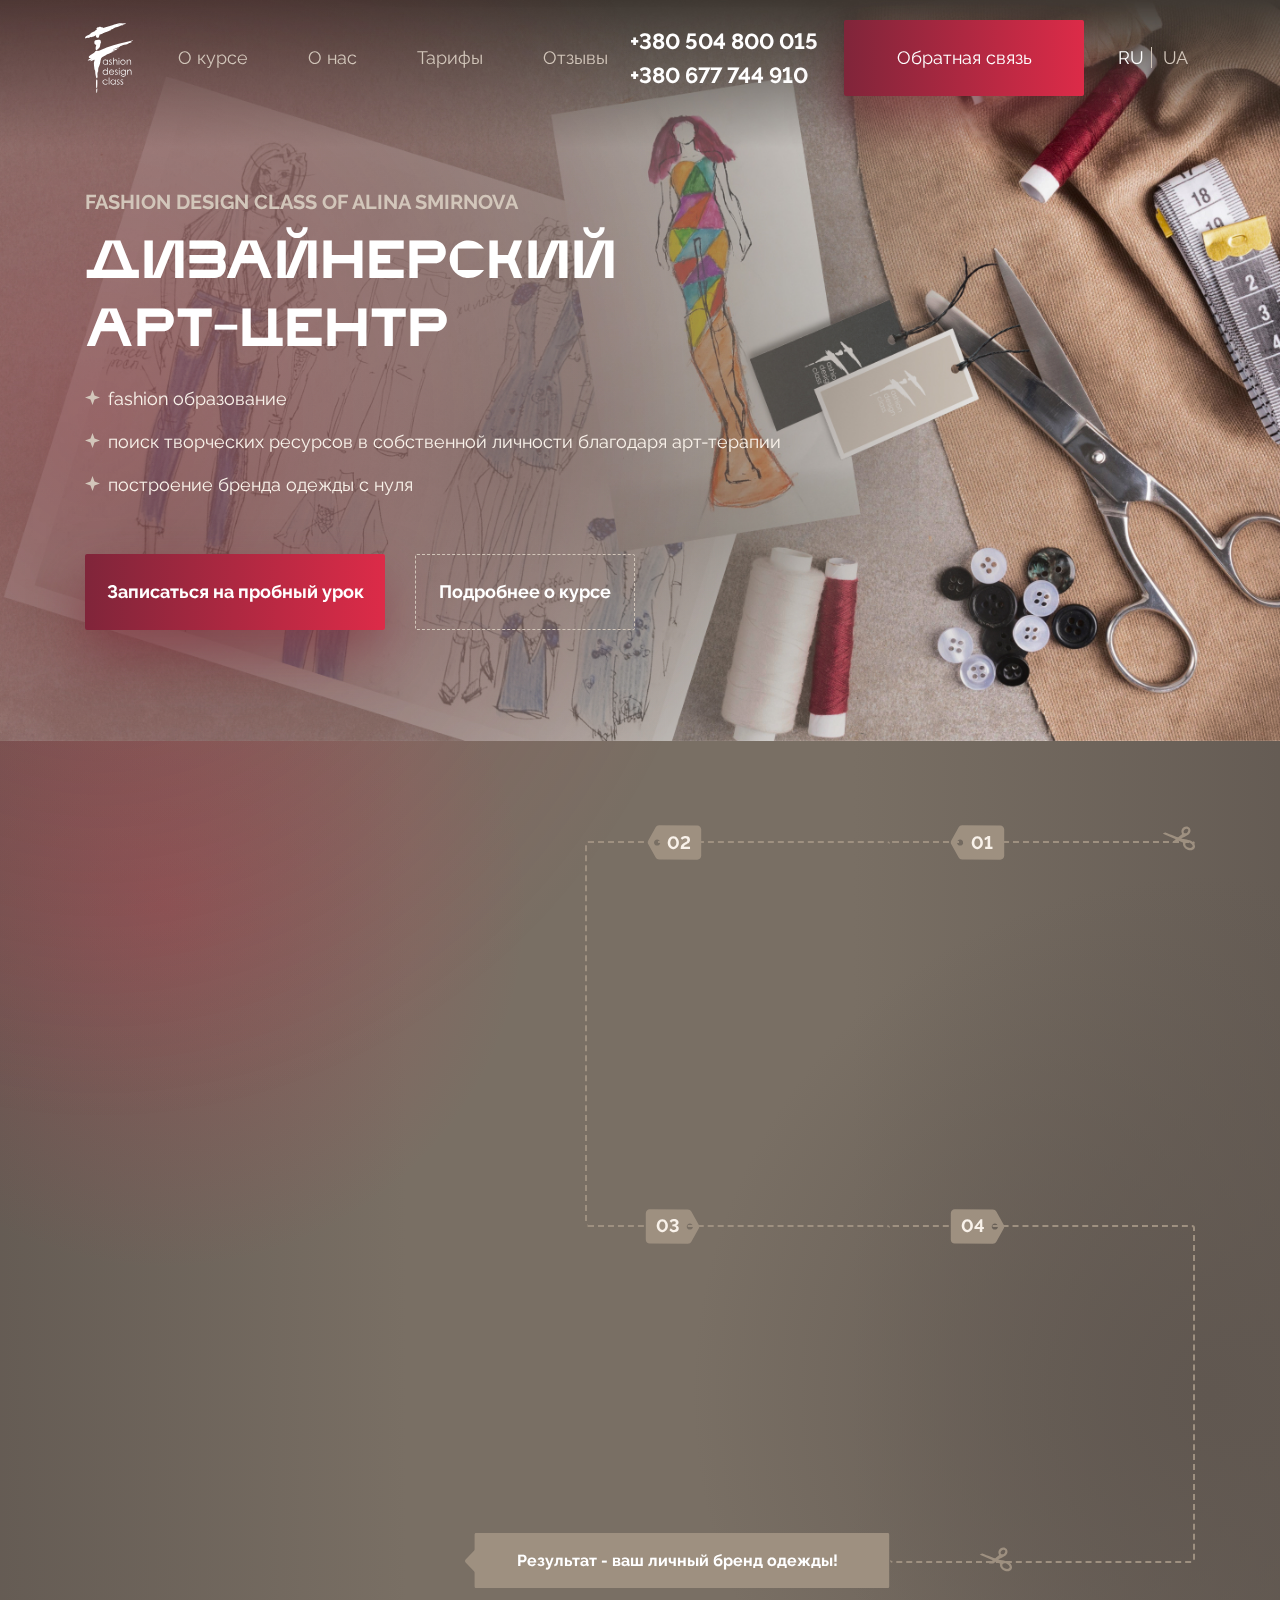
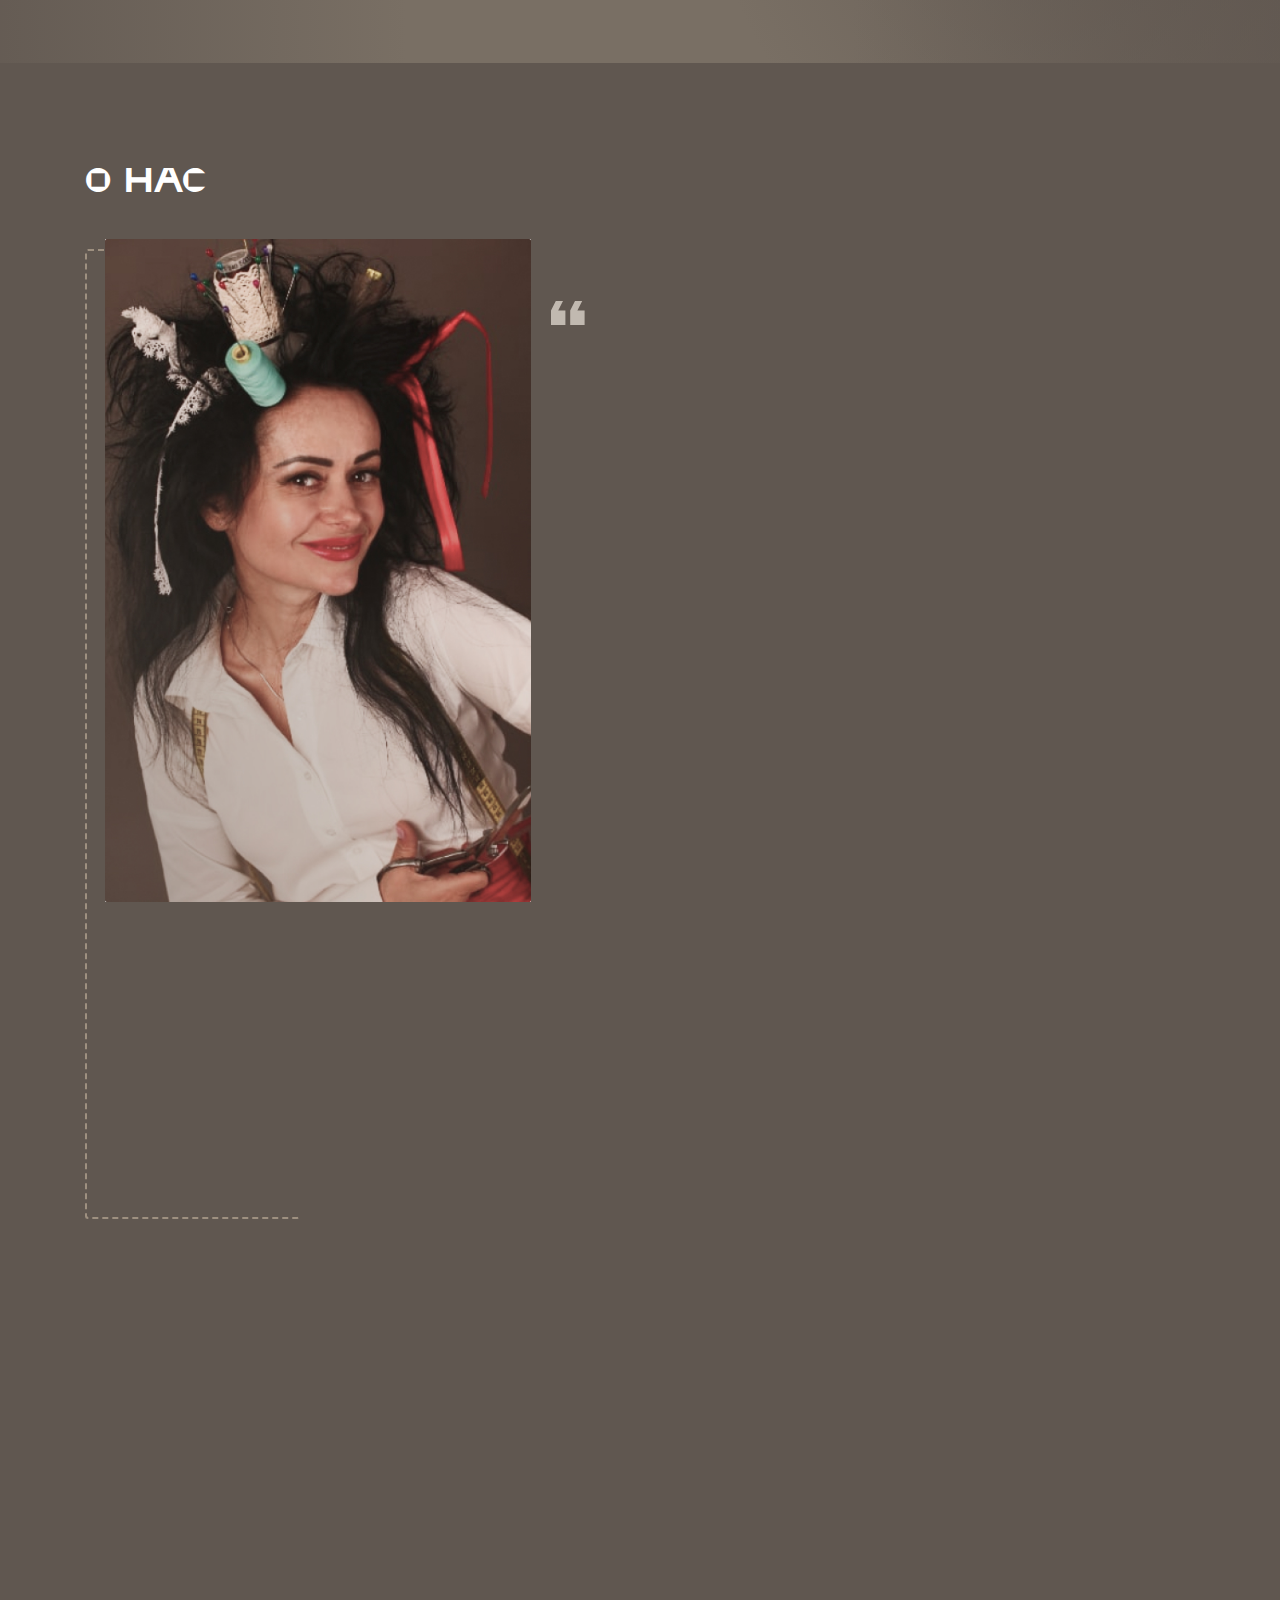
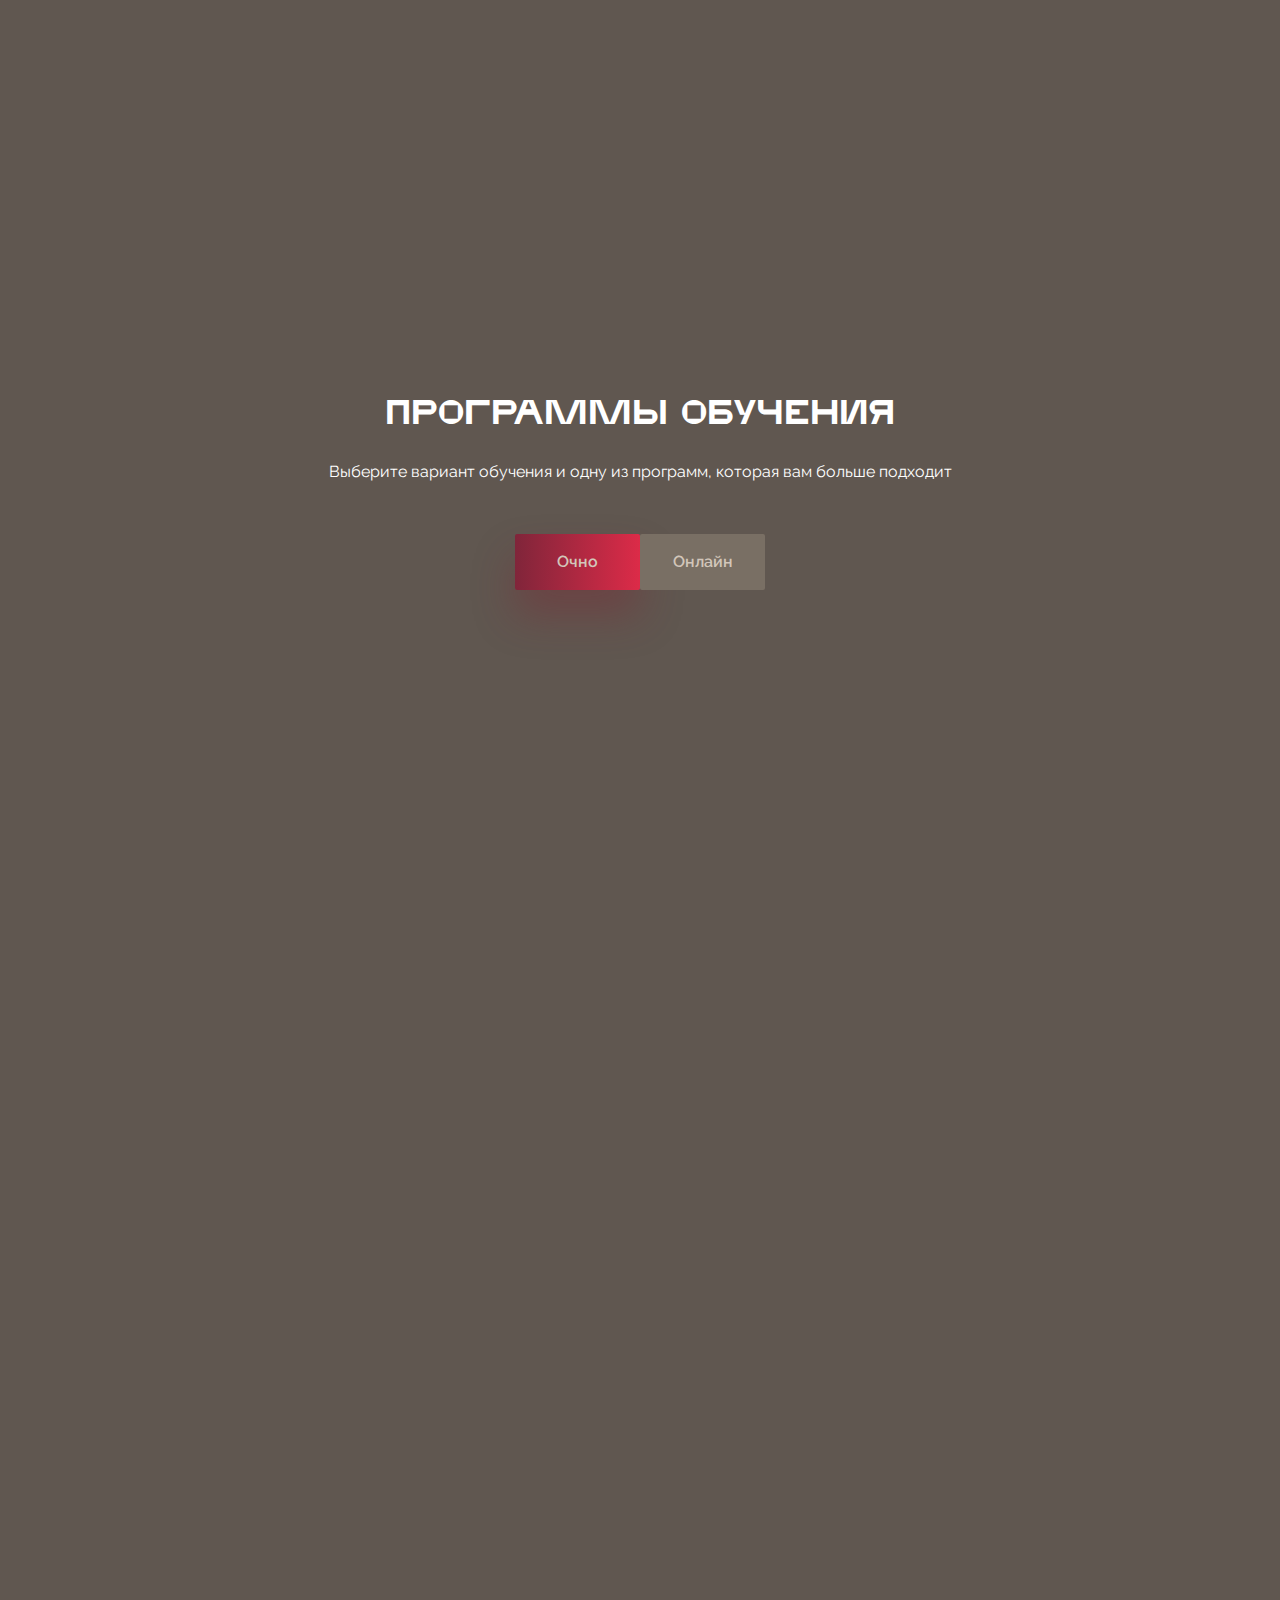
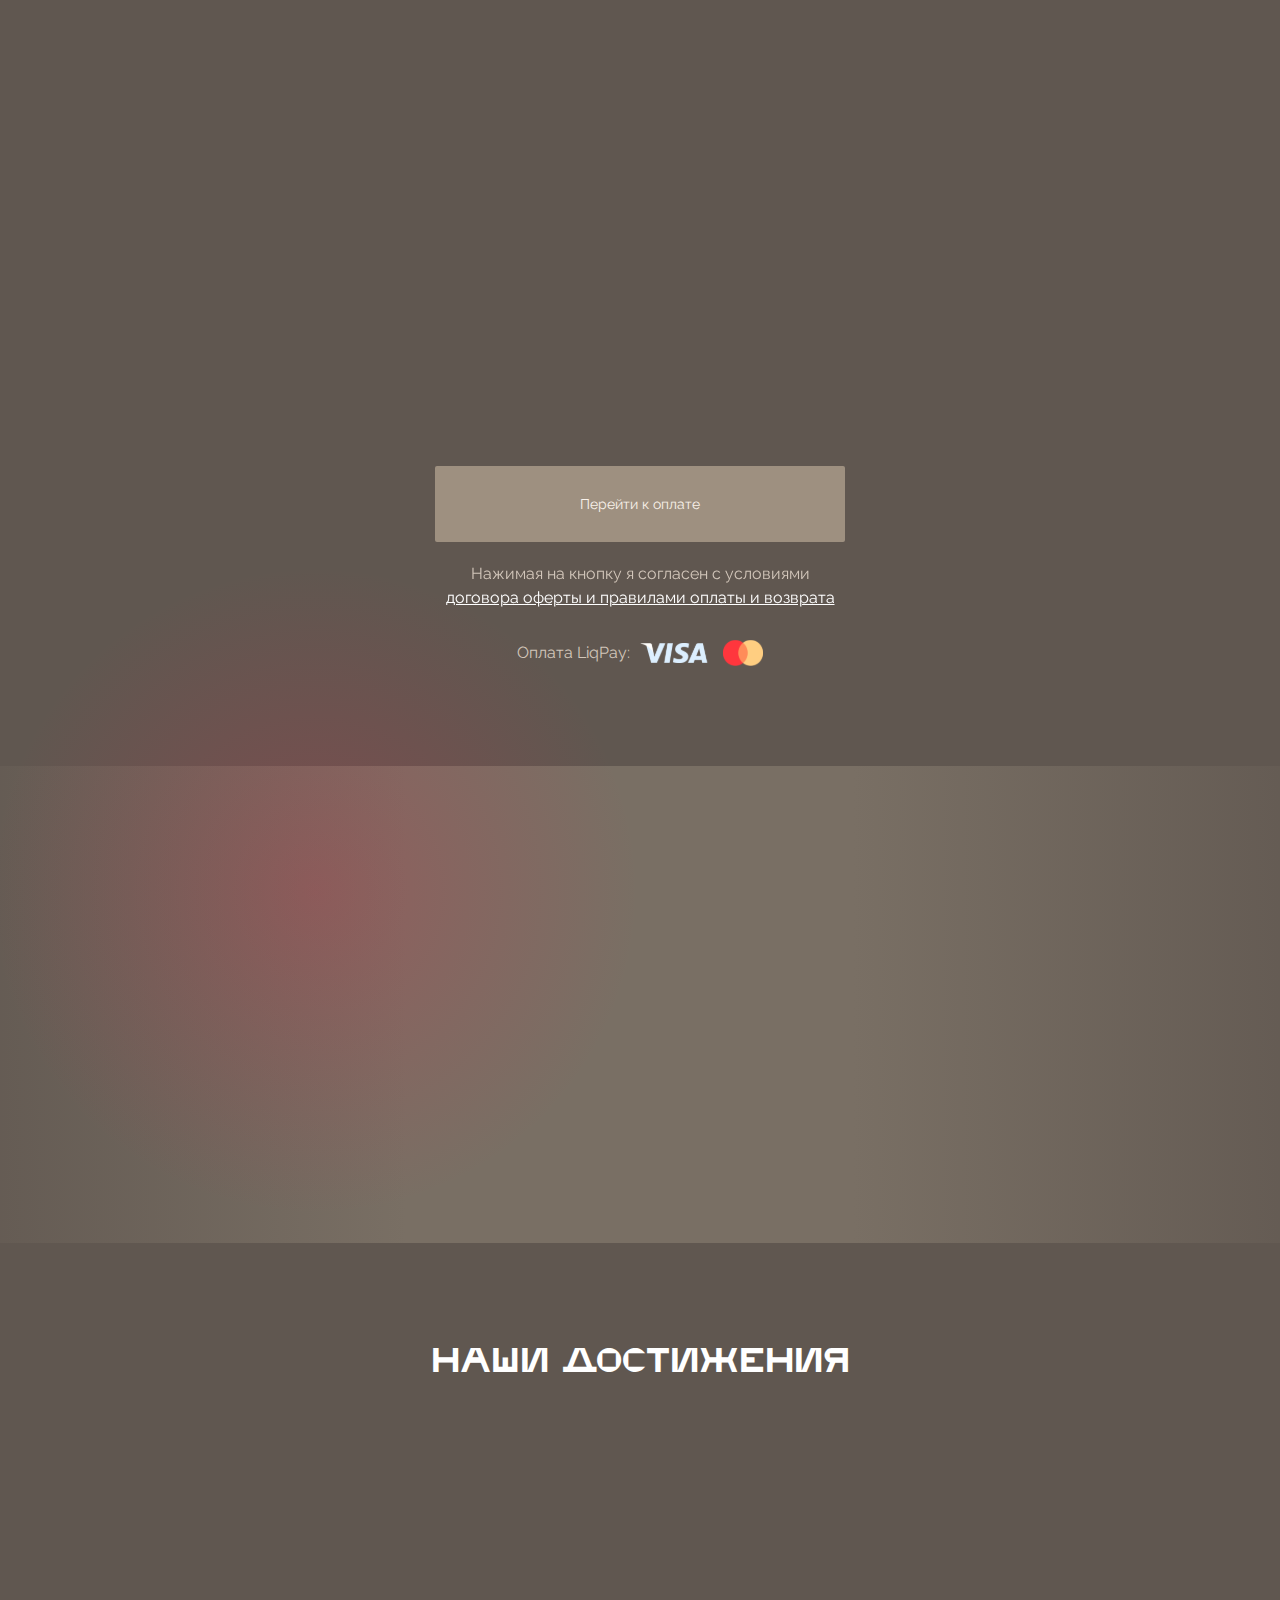
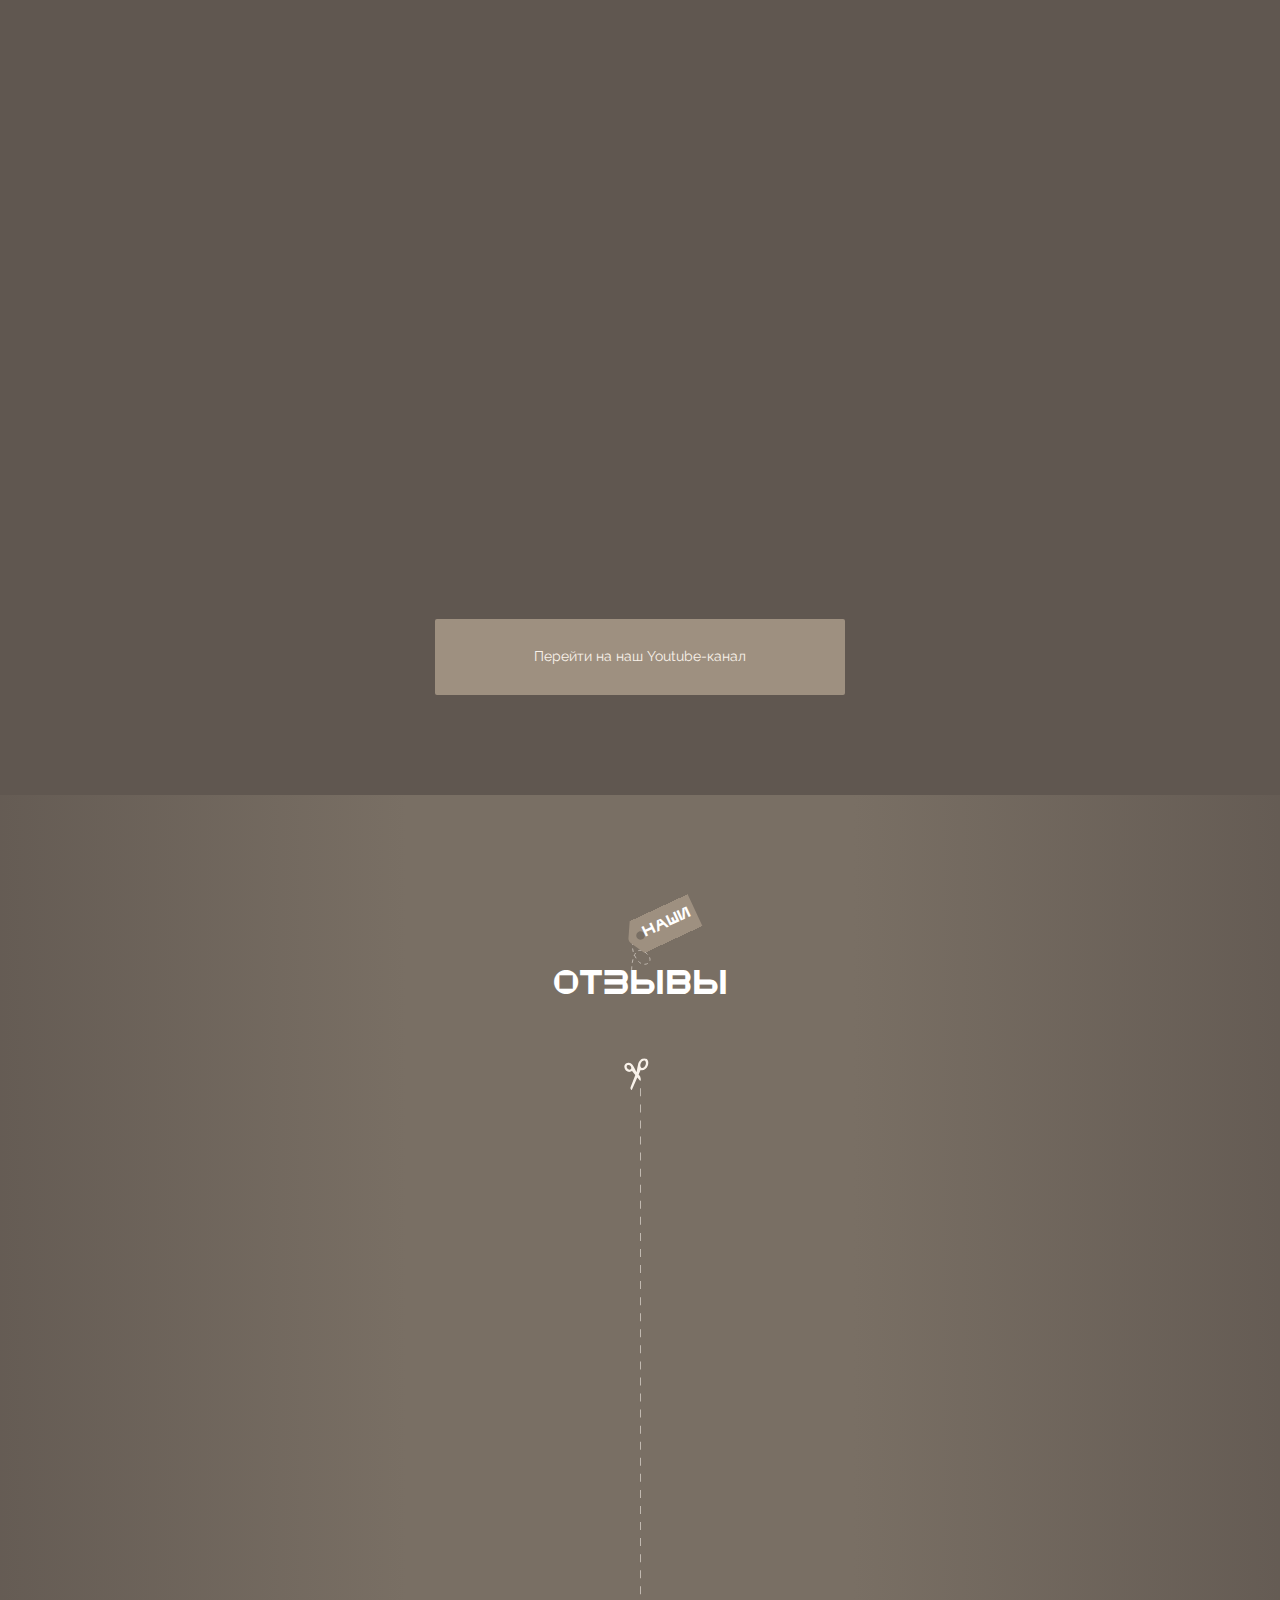
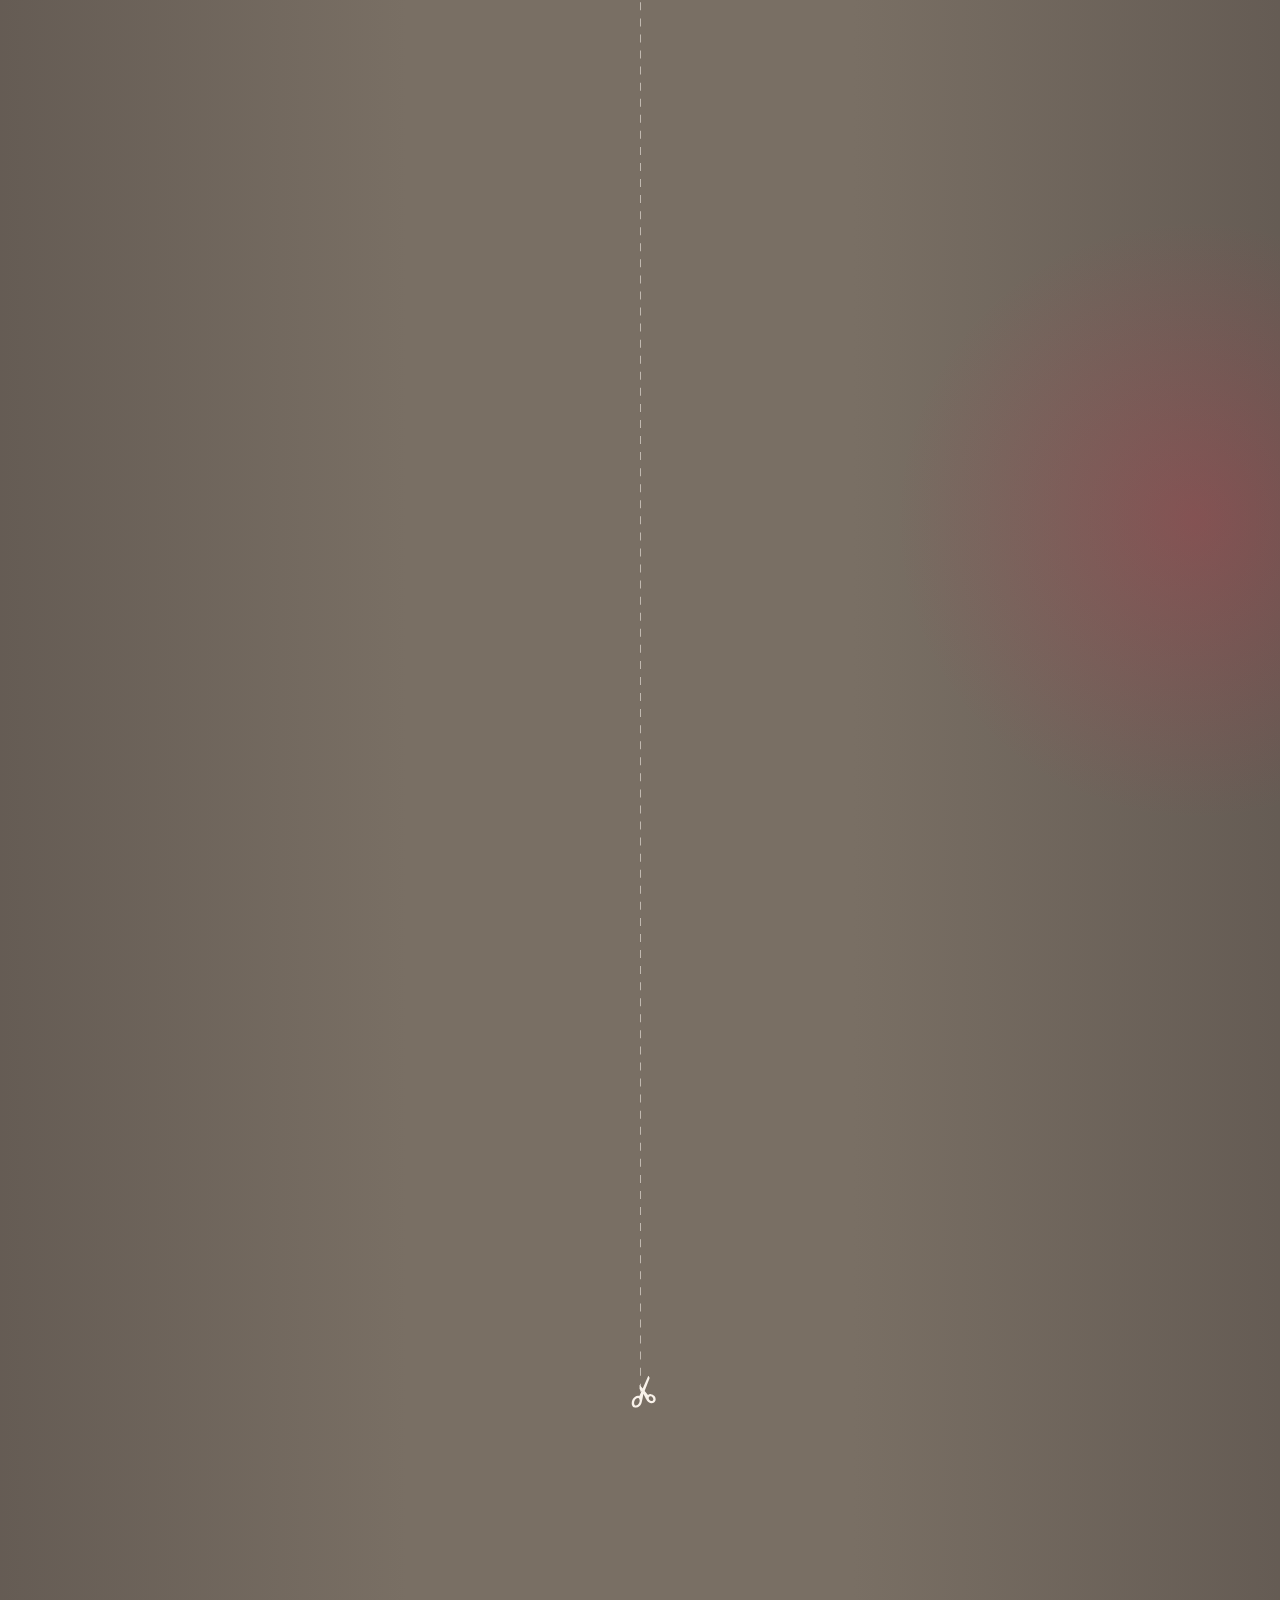
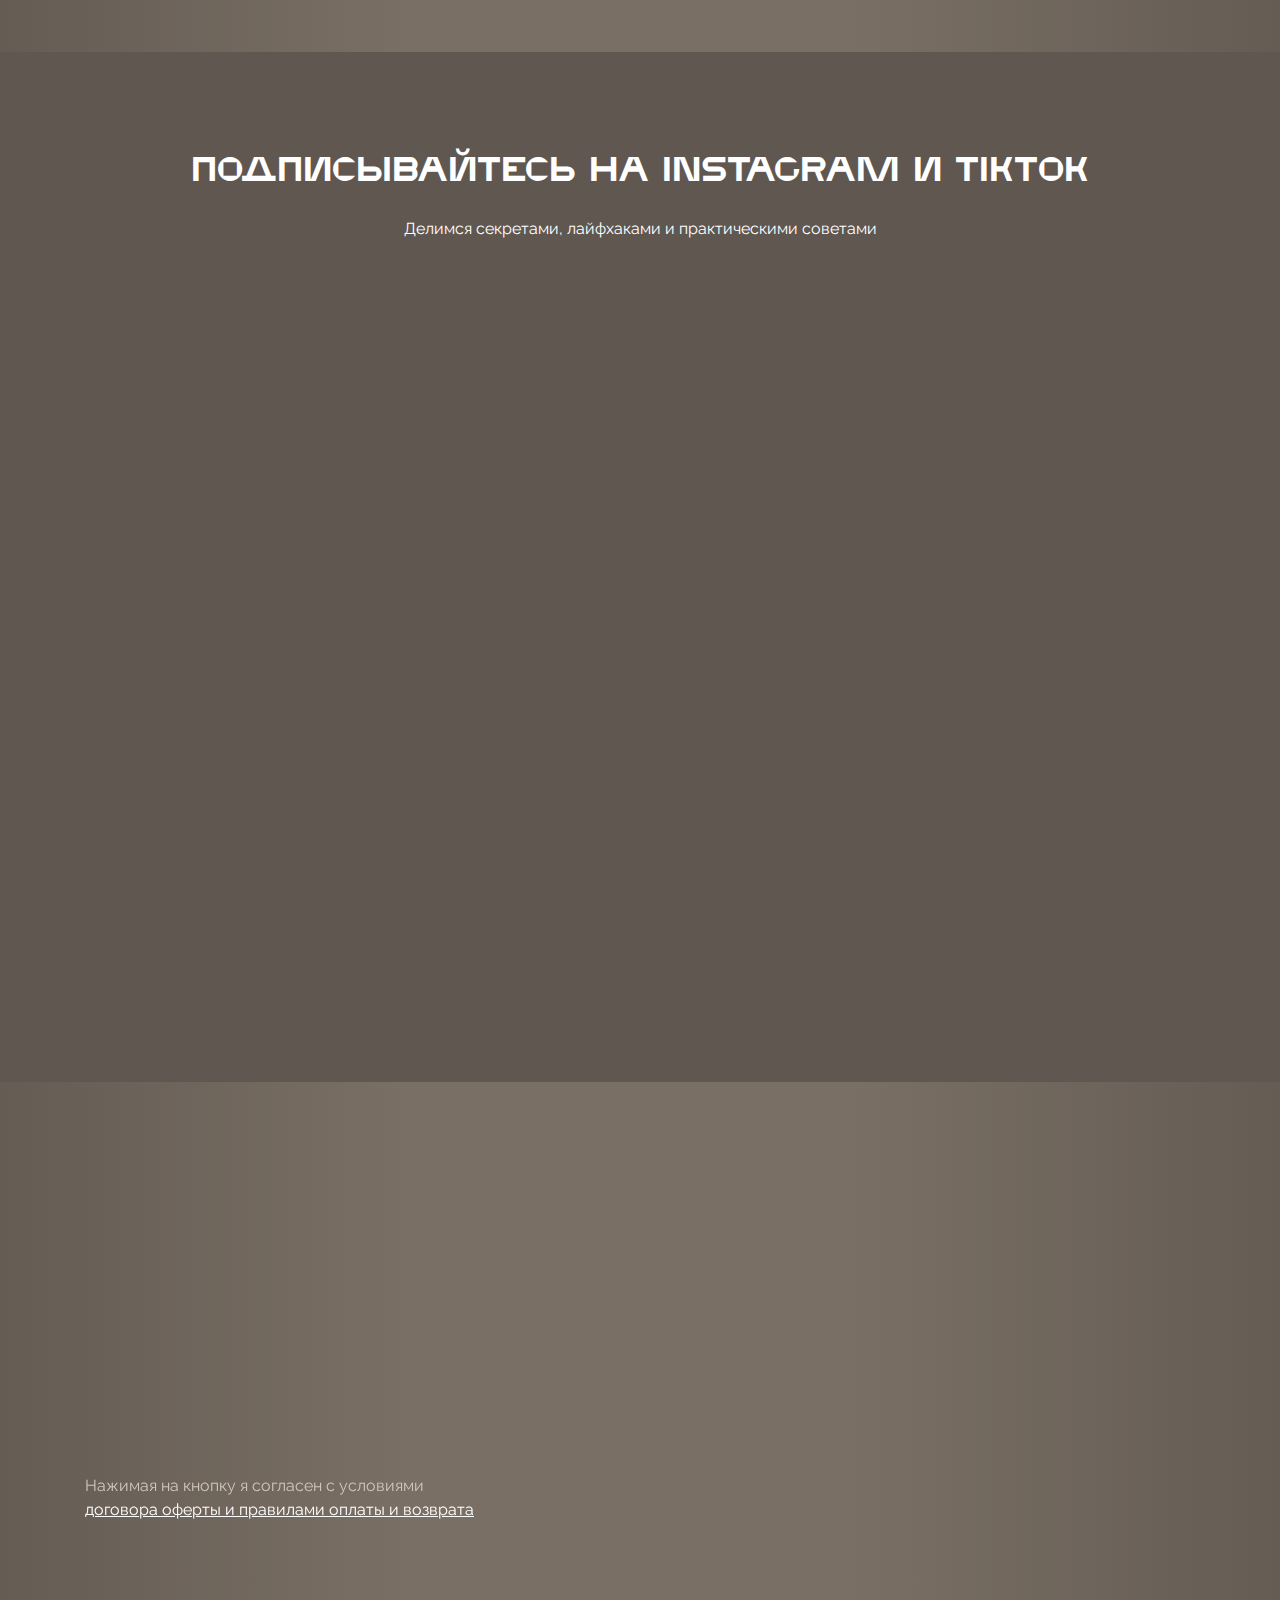
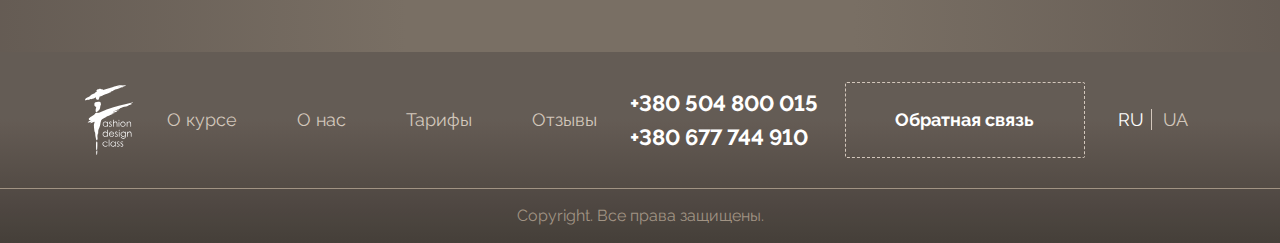
==== commit 310338ca: "Add files via upload" ====
--- a/ru.html
+++ b/ru.html
@@ -1,31 +1,26 @@
 <!DOCTYPE html>
 <html lang="ru">
+
 <head>
-    <meta charset="UTF-8"/>
-    <meta
-            name="viewport"
-            content="width=device-width, initial-scale=1.0, minimum-scale=1, maximum-scale=1, user-scalable=no"
-    />
-    <meta http-equiv="X-UA-Compatible" content="ie=edge"/>
+    <meta charset="UTF-8" />
+    <meta name="viewport" content="width=device-width, initial-scale=1.0, minimum-scale=1, maximum-scale=1, user-scalable=no" />
+    <meta http-equiv="X-UA-Compatible" content="ie=edge" />
     <title>Fashion Design Class</title>
-    <link rel="shortcut icon" type="image/png" href="img/icons/favicon.png"/>
+    <link rel="shortcut icon" type="image/png" href="img/icons/favicon.png" />
 
     <!-- libs -->
-    <link rel="stylesheet" href="libs/aos.css"/>
-    <link rel="stylesheet" href="libs/bootstrap-grid.min.css"/>
-    <link rel="stylesheet" href="libs/jquery.fancybox.css"/>
-    <link rel="stylesheet" href="libs/magnific-popup.css"/>
-    <link rel="stylesheet" href="libs/select2.min.css"/>
+    <link rel="stylesheet" href="libs/aos.css" />
+    <link rel="stylesheet" href="libs/bootstrap-grid.min.css" />
+    <link rel="stylesheet" href="libs/jquery.fancybox.css" />
+    <link rel="stylesheet" href="libs/magnific-popup.css" />
+    <link rel="stylesheet" href="libs/select2.min.css" />
 
     <!-- css -->
-    <link rel="stylesheet" href="css/reset.css"/>
-    <link rel="stylesheet" href="css/main.css"/>
+    <link rel="stylesheet" href="css/reset.css" />
+    <link rel="stylesheet" href="css/main.css" />
 
     <!-- libs -->
-    <script
-            defer
-            src="https://ajax.googleapis.com/ajax/libs/jquery/3.5.1/jquery.min.js"
-    ></script>
+    <script defer src="https://ajax.googleapis.com/ajax/libs/jquery/3.5.1/jquery.min.js"></script>
     <script defer src="libs/jquery.magnific-popup.min.js"></script>
     <script defer src="libs/jquery.fancybox.min.js"></script>
     <script defer src="libs/select2.full.min.js"></script>
@@ -33,2366 +28,1838 @@
     <!-- js -->
     <script defer src="js/custom.js"></script>
 </head>
+
 <body class="ishome">
-<div class="popup-call mfp-hide">
-    <form type="POST" class="popup-call__form">
-        <div class="success">
-            <div class="success__title">Заявка принята</div>
-            <div class="success__text">
-                Ваша заявка отправлена и будет рассмотрена в ближайшее время
-            </div>
-        </div>
-        <input type="hidden" name="project_name" value="Fashion design class"/>
-        <input
-                type="hidden"
-                name="admin_email"
-                value="911.alina.15@gmail.com"
-        />
-        <input type="hidden" name="form_subject" value="Заявка на звонок"/>
-        <div class="popup-call__title h2">Заполните форму обратной связи</div>
-        <p class="popup-call__text">И мы перезвоним вам в ближайшее время</p>
-        <input type="text" placeholder="Ваше имя" name="Имя" required/>
-        <input type="tel" placeholder="Телефон" name="Телефон" required/>
-        <button type="submit" class="btn">Отправить заявку</button>
-
-        <p class="form-policy">
-            При нажатии на кнопку “Отправить заявку” я соглашаюсь с обработкой
-            персональных данных
-        </p>
-    </form>
-    <div class="popup-call__contacts">
-        <span>Или напишите нам:</span>
-        <div class="popup-call__img">
-            <a href="tg://resolve?domain=@f_d_c_school" target="_blank">
-                <img src="img/icons/tg.svg" alt=""/>
-            </a>
-            <a
-                    href="https://wa.me/380504800015?text=Здравствуйте."
-                    target="_blank"
-            >
-                <img src="img/icons/wu.svg" alt=""/>
-            </a>
-            <a href="viber://chat?number=%2B380504800015" target="_blank">
-                <img src="img/icons/viber.svg" alt=""/>
-            </a>
-            <a
-                    href="https://www.facebook.com/fashion.design.class"
-                    target="_blank"
-            >
-                <img src="img/icons/fb.svg" alt=""/>
-            </a>
+    <div class="popup-call mfp-hide">
+        <form type="POST" class="popup-call__form">
+            <div class="success">
+                <div class="success__title">Заявка принята</div>
+                <div class="success__text">
+                    Ваша заявка отправлена и будет рассмотрена в ближайшее время
+                </div>
+            </div>
+            <input type="hidden" name="project_name" value="Fashion design class" />
+            <input type="hidden" name="admin_email" value="911.alina.15@gmail.com" />
+            <input type="hidden" name="form_subject" value="Заявка на звонок" />
+            <div class="popup-call__title h2">Заполните форму обратной связи</div>
+            <p class="popup-call__text">И мы перезвоним вам в ближайшее время</p>
+            <input type="text" placeholder="Ваше имя" name="Имя" required/>
+            <input type="tel" placeholder="Телефон" name="Телефон" required/>
+            <button type="submit" class="btn">Отправить заявку</button>
+
+            <p class="form-policy">
+                При нажатии на кнопку “Отправить заявку” я соглашаюсь с обработкой персональных данных
+            </p>
+        </form>
+        <div class="popup-call__contacts">
+            <span>Или напишите нам:</span>
+            <div class="popup-call__img">
+                <a href="tg://resolve?domain=@f_d_c_school" target="_blank">
+                    <img src="img/icons/tg.svg" alt="" />
+                </a>
+                <a href="https://wa.me/380504800015?text=Здравствуйте." target="_blank">
+                    <img src="img/icons/wu.svg" alt="" />
+                </a>
+                <a href="viber://chat?number=%2B380504800015" target="_blank">
+                    <img src="img/icons/viber.svg" alt="" />
+                </a>
+                <a href="https://www.facebook.com/fashion.design.class" target="_blank">
+                    <img src="img/icons/fb.svg" alt="" />
+                </a>
+            </div>
         </div>
     </div>
-</div>
-
-<div class="popup-application popup-application1 mfp-hide">
-    <form type="POST" class="popup-application__form">
-        <div class="success">
-            <div class="success__title">Заявка принята</div>
-            <div class="success__text">
-                Ваша заявка отправлена и будет рассмотрена в ближайшее время
-            </div>
-        </div>
-        <input type="hidden" name="project_name" value="Fashion design class"/>
-        <input
-                type="hidden"
-                name="admin_email"
-                value="911.alina.15@gmail.com"
-        />
-        <input
-                type="hidden"
-                name="form_subject"
-                value="Fashion-иллюстрация очно"
-        />
-        <div class="popup-application__title h2">Заполните заявку</div>
-        <p class="popup-application__text">
-            Укажите свои данные и мы свяжемся с вами в ближайшее время
-        </p>
-        <input type="text" placeholder="Ваше имя" name="Имя" required/>
-        <input type="tel" placeholder="Телефон" name="Телефон" required/>
-        <div class="box">
-            <div class="popup-application__select">
-                <select
-                        class="select2"
-                        name="Мессенджер"
-                        data-placeholder="Мессенджер"
-                >
+
+    <div class="popup-application popup-application1 mfp-hide">
+        <form type="POST" class="popup-application__form">
+            <div class="success">
+                <div class="success__title">Заявка принята</div>
+                <div class="success__text">
+                    Ваша заявка отправлена и будет рассмотрена в ближайшее время
+                </div>
+            </div>
+            <input type="hidden" name="project_name" value="Fashion design class" />
+            <input type="hidden" name="admin_email" value="911.alina.15@gmail.com" />
+            <input type="hidden" name="form_subject" value="Fashion-иллюстрация очно" />
+            <div class="popup-application__title h2">Заполните заявку</div>
+            <p class="popup-application__text">
+                Укажите свои данные и мы свяжемся с вами в ближайшее время
+            </p>
+            <input type="text" placeholder="Ваше имя" name="Имя" required/>
+            <input type="tel" placeholder="Телефон" name="Телефон" required/>
+            <div class="box">
+                <div class="popup-application__select">
+                    <select class="select2" name="Мессенджер" data-placeholder="Мессенджер">
                     <option></option>
                     <option value="Telegram">Telegram</option>
                     <option value="Viber">Viber</option>
                     <option value="WhatsApp">WhatsApp</option>
                 </select>
-            </div>
-            <input
-                    type="text"
-                    name="Имя или телефон мессенджера"
-                    required
-                    class="popup-application__select-input"
-                    placeholder="Телефон мессенджера"
-            />
-        </div>
-
-        <button type="submit" class="btn">Отправить заявку</button>
-
-        <p class="form-policy">
-            При нажатии на кнопку “Отправить заявку” я соглашаюсь с обработкой
-            персональных данных
-        </p>
-    </form>
-    <div class="popup-application__contacts">
-        <span>Или напишите нам:</span>
-        <div class="popup-call__img">
-            <a href="tg://resolve?domain=@f_d_c_school" target="_blank">
-                <img src="img/icons/tg.svg" alt=""/>
-            </a>
-            <a
-                    href="https://wa.me/380504800015?text=Здравствуйте."
-                    target="_blank"
-            >
-                <img src="img/icons/wu.svg" alt=""/>
-            </a>
-            <a href="viber://chat?number=%2B380504800015" target="_blank">
-                <img src="img/icons/viber.svg" alt=""/>
-            </a>
-            <a
-                    href="https://www.facebook.com/fashion.design.class"
-                    target="_blank"
-            >
-                <img src="img/icons/fb.svg" alt=""/>
-            </a>
+                </div>
+                <input type="text" name="Имя или телефон мессенджера" required class="popup-application__select-input" placeholder="Телефон мессенджера" />
+            </div>
+
+            <button type="submit" class="btn">Отправить заявку</button>
+
+            <p class="form-policy">
+                При нажатии на кнопку “Отправить заявку” я соглашаюсь с обработкой персональных данных
+            </p>
+        </form>
+        <div class="popup-application__contacts">
+            <span>Или напишите нам:</span>
+            <div class="popup-call__img">
+                <a href="tg://resolve?domain=@f_d_c_school" target="_blank">
+                    <img src="img/icons/tg.svg" alt="" />
+                </a>
+                <a href="https://wa.me/380504800015?text=Здравствуйте." target="_blank">
+                    <img src="img/icons/wu.svg" alt="" />
+                </a>
+                <a href="viber://chat?number=%2B380504800015" target="_blank">
+                    <img src="img/icons/viber.svg" alt="" />
+                </a>
+                <a href="https://www.facebook.com/fashion.design.class" target="_blank">
+                    <img src="img/icons/fb.svg" alt="" />
+                </a>
+            </div>
         </div>
     </div>
-</div>
-<div class="popup-application popup-application2 mfp-hide">
-    <form type="POST" class="popup-application__form">
-        <div class="success">
-            <div class="success__title">Заявка принята</div>
-            <div class="success__text">
-                Ваша заявка отправлена и будет рассмотрена в ближайшее время
-            </div>
-        </div>
-        <input type="hidden" name="project_name" value="Fashion design class"/>
-        <input
-                type="hidden"
-                name="admin_email"
-                value="911.alina.15@gmail.com"
-        />
-        <input type="hidden" name="form_subject" value="Владелец бренда очно"/>
-        <div class="popup-application__title h2">Заполните заявку</div>
-        <p class="popup-application__text">
-            Укажите свои данные и мы свяжемся с вами в ближайшее время
-        </p>
-        <input type="text" placeholder="Ваше имя" name="Имя" required/>
-        <input type="tel" placeholder="Телефон" name="Телефон" required/>
-        <div class="box">
-            <div class="popup-application__select">
-                <select
-                        class="select2"
-                        name="Мессенджер"
-                        data-placeholder="Мессенджер"
-                >
+    <div class="popup-application popup-application2 mfp-hide">
+        <form type="POST" class="popup-application__form">
+            <div class="success">
+                <div class="success__title">Заявка принята</div>
+                <div class="success__text">
+                    Ваша заявка отправлена и будет рассмотрена в ближайшее время
+                </div>
+            </div>
+            <input type="hidden" name="project_name" value="Fashion design class" />
+            <input type="hidden" name="admin_email" value="911.alina.15@gmail.com" />
+            <input type="hidden" name="form_subject" value="Владелец бренда очно" />
+            <div class="popup-application__title h2">Заполните заявку</div>
+            <p class="popup-application__text">
+                Укажите свои данные и мы свяжемся с вами в ближайшее время
+            </p>
+            <input type="text" placeholder="Ваше имя" name="Имя" required/>
+            <input type="tel" placeholder="Телефон" name="Телефон" required/>
+            <div class="box">
+                <div class="popup-application__select">
+                    <select class="select2" name="Мессенджер" data-placeholder="Мессенджер">
                     <option></option>
                     <option value="Telegram">Telegram</option>
                     <option value="Viber">Viber</option>
                     <option value="WhatsApp">WhatsApp</option>
                 </select>
-            </div>
-            <input
-                    type="text"
-                    name="Имя или телефон мессенджера"
-                    required
-                    class="popup-application__select-input"
-                    placeholder="Телефон мессенджера"
-            />
-        </div>
-
-        <button type="submit" class="btn">Отправить заявку</button>
-
-        <p class="form-policy">
-            При нажатии на кнопку “Отправить заявку” я соглашаюсь с обработкой
-            персональных данных
-        </p>
-    </form>
-    <div class="popup-application__contacts">
-        <span>Или напишите нам:</span>
-        <div class="popup-call__img">
-            <a href="tg://resolve?domain=@f_d_c_school" target="_blank">
-                <img src="img/icons/tg.svg" alt=""/>
-            </a>
-            <a
-                    href="https://wa.me/380504800015?text=Здравствуйте."
-                    target="_blank"
-            >
-                <img src="img/icons/wu.svg" alt=""/>
-            </a>
-            <a href="viber://chat?number=%2B380504800015" target="_blank">
-                <img src="img/icons/viber.svg" alt=""/>
-            </a>
-            <a
-                    href="https://www.facebook.com/fashion.design.class"
-                    target="_blank"
-            >
-                <img src="img/icons/fb.svg" alt=""/>
-            </a>
+                </div>
+                <input type="text" name="Имя или телефон мессенджера" required class="popup-application__select-input" placeholder="Телефон мессенджера" />
+            </div>
+
+            <button type="submit" class="btn">Отправить заявку</button>
+
+            <p class="form-policy">
+                При нажатии на кнопку “Отправить заявку” я соглашаюсь с обработкой персональных данных
+            </p>
+        </form>
+        <div class="popup-application__contacts">
+            <span>Или напишите нам:</span>
+            <div class="popup-call__img">
+                <a href="tg://resolve?domain=@f_d_c_school" target="_blank">
+                    <img src="img/icons/tg.svg" alt="" />
+                </a>
+                <a href="https://wa.me/380504800015?text=Здравствуйте." target="_blank">
+                    <img src="img/icons/wu.svg" alt="" />
+                </a>
+                <a href="viber://chat?number=%2B380504800015" target="_blank">
+                    <img src="img/icons/viber.svg" alt="" />
+                </a>
+                <a href="https://www.facebook.com/fashion.design.class" target="_blank">
+                    <img src="img/icons/fb.svg" alt="" />
+                </a>
+            </div>
         </div>
     </div>
-</div>
-<div class="popup-application popup-application3 mfp-hide">
-    <form type="POST" class="popup-application__form">
-        <div class="success">
-            <div class="success__title">Заявка принята</div>
-            <div class="success__text">
-                Ваша заявка отправлена и будет рассмотрена в ближайшее время
-            </div>
-        </div>
-        <input type="hidden" name="project_name" value="Fashion design class"/>
-        <input
-                type="hidden"
-                name="admin_email"
-                value="911.alina.15@gmail.com"
-        />
-        <input
-                type="hidden"
-                name="form_subject"
-                value="Дизайнер профессионал очно"
-        />
-        <div class="popup-application__title h2">Заполните заявку</div>
-        <p class="popup-application__text">
-            Укажите свои данные и мы свяжемся с вами в ближайшее время
-        </p>
-        <input type="text" placeholder="Ваше имя" name="Имя" required/>
-        <input type="tel" placeholder="Телефон" name="Телефон" required/>
-        <div class="box">
-            <div class="popup-application__select">
-                <select
-                        class="select2"
-                        name="Мессенджер"
-                        data-placeholder="Мессенджер"
-                >
+    <div class="popup-application popup-application3 mfp-hide">
+        <form type="POST" class="popup-application__form">
+            <div class="success">
+                <div class="success__title">Заявка принята</div>
+                <div class="success__text">
+                    Ваша заявка отправлена и будет рассмотрена в ближайшее время
+                </div>
+            </div>
+            <input type="hidden" name="project_name" value="Fashion design class" />
+            <input type="hidden" name="admin_email" value="911.alina.15@gmail.com" />
+            <input type="hidden" name="form_subject" value="Дизайнер профессионал очно" />
+            <div class="popup-application__title h2">Заполните заявку</div>
+            <p class="popup-application__text">
+                Укажите свои данные и мы свяжемся с вами в ближайшее время
+            </p>
+            <input type="text" placeholder="Ваше имя" name="Имя" required/>
+            <input type="tel" placeholder="Телефон" name="Телефон" required/>
+            <div class="box">
+                <div class="popup-application__select">
+                    <select class="select2" name="Мессенджер" data-placeholder="Мессенджер">
                     <option></option>
                     <option value="Telegram">Telegram</option>
                     <option value="Viber">Viber</option>
                     <option value="WhatsApp">WhatsApp</option>
                 </select>
-            </div>
-            <input
-                    type="text"
-                    name="Имя или телефон мессенджера"
-                    required
-                    class="popup-application__select-input"
-                    placeholder="Телефон мессенджера"
-            />
-        </div>
-
-        <button type="submit" class="btn">Отправить заявку</button>
-
-        <p class="form-policy">
-            При нажатии на кнопку “Отправить заявку” я соглашаюсь с обработкой
-            персональных данных
-        </p>
-    </form>
-    <div class="popup-application__contacts">
-        <span>Или напишите нам:</span>
-        <div class="popup-call__img">
-            <a href="tg://resolve?domain=@f_d_c_school" target="_blank">
-                <img src="img/icons/tg.svg" alt=""/>
-            </a>
-            <a
-                    href="https://wa.me/380504800015?text=Здравствуйте."
-                    target="_blank"
-            >
-                <img src="img/icons/wu.svg" alt=""/>
-            </a>
-            <a href="viber://chat?number=%2B380504800015" target="_blank">
-                <img src="img/icons/viber.svg" alt=""/>
-            </a>
-            <a
-                    href="https://www.facebook.com/fashion.design.class"
-                    target="_blank"
-            >
-                <img src="img/icons/fb.svg" alt=""/>
-            </a>
+                </div>
+                <input type="text" name="Имя или телефон мессенджера" required class="popup-application__select-input" placeholder="Телефон мессенджера" />
+            </div>
+
+            <button type="submit" class="btn">Отправить заявку</button>
+
+            <p class="form-policy">
+                При нажатии на кнопку “Отправить заявку” я соглашаюсь с обработкой персональных данных
+            </p>
+        </form>
+        <div class="popup-application__contacts">
+            <span>Или напишите нам:</span>
+            <div class="popup-call__img">
+                <a href="tg://resolve?domain=@f_d_c_school" target="_blank">
+                    <img src="img/icons/tg.svg" alt="" />
+                </a>
+                <a href="https://wa.me/380504800015?text=Здравствуйте." target="_blank">
+                    <img src="img/icons/wu.svg" alt="" />
+                </a>
+                <a href="viber://chat?number=%2B380504800015" target="_blank">
+                    <img src="img/icons/viber.svg" alt="" />
+                </a>
+                <a href="https://www.facebook.com/fashion.design.class" target="_blank">
+                    <img src="img/icons/fb.svg" alt="" />
+                </a>
+            </div>
         </div>
     </div>
-</div>
-<div class="popup-application popup-application4 mfp-hide">
-    <form type="POST" class="popup-application__form">
-        <div class="success">
-            <div class="success__title">Заявка принята</div>
-            <div class="success__text">
-                Ваша заявка отправлена и будет рассмотрена в ближайшее время
-            </div>
-        </div>
-        <input type="hidden" name="project_name" value="Fashion design class"/>
-        <input
-                type="hidden"
-                name="admin_email"
-                value="911.alina.15@gmail.com"
-        />
-        <input
-                type="hidden"
-                name="form_subject"
-                value="Fashion-иллюстрация Онлайн"
-        />
-        <div class="popup-application__title h2">Заполните заявку</div>
-        <p class="popup-application__text">
-            Укажите свои данные и мы свяжемся с вами в ближайшее время
-        </p>
-        <input type="text" placeholder="Ваше имя" name="Имя" required/>
-        <input type="tel" placeholder="Телефон" name="Телефон" required/>
-        <div class="box">
-            <div class="popup-application__select">
-                <select
-                        class="select2"
-                        name="Мессенджер"
-                        data-placeholder="Мессенджер"
-                >
+    <div class="popup-application popup-application4 mfp-hide">
+        <form type="POST" class="popup-application__form">
+            <div class="success">
+                <div class="success__title">Заявка принята</div>
+                <div class="success__text">
+                    Ваша заявка отправлена и будет рассмотрена в ближайшее время
+                </div>
+            </div>
+            <input type="hidden" name="project_name" value="Fashion design class" />
+            <input type="hidden" name="admin_email" value="911.alina.15@gmail.com" />
+            <input type="hidden" name="form_subject" value="Fashion-иллюстрация Онлайн" />
+            <div class="popup-application__title h2">Заполните заявку</div>
+            <p class="popup-application__text">
+                Укажите свои данные и мы свяжемся с вами в ближайшее время
+            </p>
+            <input type="text" placeholder="Ваше имя" name="Имя" required/>
+            <input type="tel" placeholder="Телефон" name="Телефон" required/>
+            <div class="box">
+                <div class="popup-application__select">
+                    <select class="select2" name="Мессенджер" data-placeholder="Мессенджер">
                     <option></option>
                     <option value="Telegram">Telegram</option>
                     <option value="Viber">Viber</option>
                     <option value="WhatsApp">WhatsApp</option>
                 </select>
-            </div>
-            <input
-                    type="text"
-                    name="Имя или телефон мессенджера"
-                    required
-                    class="popup-application__select-input"
-                    placeholder="Телефон мессенджера"
-            />
-        </div>
-
-        <button type="submit" class="btn">Отправить заявку</button>
-
-        <p class="form-policy">
-            При нажатии на кнопку “Отправить заявку” я соглашаюсь с обработкой
-            персональных данных
-        </p>
-    </form>
-    <div class="popup-application__contacts">
-        <span>Или напишите нам:</span>
-        <div class="popup-call__img">
-            <a href="tg://resolve?domain=@f_d_c_school" target="_blank">
-                <img src="img/icons/tg.svg" alt=""/>
-            </a>
-            <a
-                    href="https://wa.me/380504800015?text=Здравствуйте."
-                    target="_blank"
-            >
-                <img src="img/icons/wu.svg" alt=""/>
-            </a>
-            <a href="viber://chat?number=%2B380504800015" target="_blank">
-                <img src="img/icons/viber.svg" alt=""/>
-            </a>
-            <a
-                    href="https://www.facebook.com/fashion.design.class"
-                    target="_blank"
-            >
-                <img src="img/icons/fb.svg" alt=""/>
-            </a>
+                </div>
+                <input type="text" name="Имя или телефон мессенджера" required class="popup-application__select-input" placeholder="Телефон мессенджера" />
+            </div>
+
+            <button type="submit" class="btn">Отправить заявку</button>
+
+            <p class="form-policy">
+                При нажатии на кнопку “Отправить заявку” я соглашаюсь с обработкой персональных данных
+            </p>
+        </form>
+        <div class="popup-application__contacts">
+            <span>Или напишите нам:</span>
+            <div class="popup-call__img">
+                <a href="tg://resolve?domain=@f_d_c_school" target="_blank">
+                    <img src="img/icons/tg.svg" alt="" />
+                </a>
+                <a href="https://wa.me/380504800015?text=Здравствуйте." target="_blank">
+                    <img src="img/icons/wu.svg" alt="" />
+                </a>
+                <a href="viber://chat?number=%2B380504800015" target="_blank">
+                    <img src="img/icons/viber.svg" alt="" />
+                </a>
+                <a href="https://www.facebook.com/fashion.design.class" target="_blank">
+                    <img src="img/icons/fb.svg" alt="" />
+                </a>
+            </div>
         </div>
     </div>
-</div>
-<div class="popup-application popup-application5 mfp-hide">
-    <form type="POST" class="popup-application__form">
-        <div class="success">
-            <div class="success__title">Заявка принята</div>
-            <div class="success__text">
-                Ваша заявка отправлена и будет рассмотрена в ближайшее время
-            </div>
-        </div>
-        <input type="hidden" name="project_name" value="Fashion design class"/>
-        <input
-                type="hidden"
-                name="admin_email"
-                value="911.alina.15@gmail.com"
-        />
-        <input
-                type="hidden"
-                name="form_subject"
-                value="Владелец бренда Онлайн"
-        />
-        <div class="popup-application__title h2">Заполните заявку</div>
-        <p class="popup-application__text">
-            Укажите свои данные и мы свяжемся с вами в ближайшее время
-        </p>
-        <input type="text" placeholder="Ваше имя" name="Имя" required/>
-        <input type="tel" placeholder="Телефон" name="Телефон" required/>
-        <div class="box">
-            <div class="popup-application__select">
-                <select
-                        class="select2"
-                        name="Мессенджер"
-                        data-placeholder="Мессенджер"
-                >
+    <div class="popup-application popup-application5 mfp-hide">
+        <form type="POST" class="popup-application__form">
+            <div class="success">
+                <div class="success__title">Заявка принята</div>
+                <div class="success__text">
+                    Ваша заявка отправлена и будет рассмотрена в ближайшее время
+                </div>
+            </div>
+            <input type="hidden" name="project_name" value="Fashion design class" />
+            <input type="hidden" name="admin_email" value="911.alina.15@gmail.com" />
+            <input type="hidden" name="form_subject" value="Владелец бренда Онлайн" />
+            <div class="popup-application__title h2">Заполните заявку</div>
+            <p class="popup-application__text">
+                Укажите свои данные и мы свяжемся с вами в ближайшее время
+            </p>
+            <input type="text" placeholder="Ваше имя" name="Имя" required/>
+            <input type="tel" placeholder="Телефон" name="Телефон" required/>
+            <div class="box">
+                <div class="popup-application__select">
+                    <select class="select2" name="Мессенджер" data-placeholder="Мессенджер">
                     <option></option>
                     <option value="Telegram">Telegram</option>
                     <option value="Viber">Viber</option>
                     <option value="WhatsApp">WhatsApp</option>
                 </select>
-            </div>
-            <input
-                    type="text"
-                    name="Имя или телефон мессенджера"
-                    required
-                    class="popup-application__select-input"
-                    placeholder="Телефон мессенджера"
-            />
-        </div>
-
-        <button type="submit" class="btn">Отправить заявку</button>
-
-        <p class="form-policy">
-            При нажатии на кнопку “Отправить заявку” я соглашаюсь с обработкой
-            персональных данных
-        </p>
-    </form>
-    <div class="popup-application__contacts">
-        <span>Или напишите нам:</span>
-        <div class="popup-call__img">
-            <a href="tg://resolve?domain=@f_d_c_school" target="_blank">
-                <img src="img/icons/tg.svg" alt=""/>
-            </a>
-            <a
-                    href="https://wa.me/380504800015?text=Здравствуйте."
-                    target="_blank"
-            >
-                <img src="img/icons/wu.svg" alt=""/>
-            </a>
-            <a href="viber://chat?number=%2B380504800015" target="_blank">
-                <img src="img/icons/viber.svg" alt=""/>
-            </a>
-            <a
-                    href="https://www.facebook.com/fashion.design.class"
-                    target="_blank"
-            >
-                <img src="img/icons/fb.svg" alt=""/>
-            </a>
+                </div>
+                <input type="text" name="Имя или телефон мессенджера" required class="popup-application__select-input" placeholder="Телефон мессенджера" />
+            </div>
+
+            <button type="submit" class="btn">Отправить заявку</button>
+
+            <p class="form-policy">
+                При нажатии на кнопку “Отправить заявку” я соглашаюсь с обработкой персональных данных
+            </p>
+        </form>
+        <div class="popup-application__contacts">
+            <span>Или напишите нам:</span>
+            <div class="popup-call__img">
+                <a href="tg://resolve?domain=@f_d_c_school" target="_blank">
+                    <img src="img/icons/tg.svg" alt="" />
+                </a>
+                <a href="https://wa.me/380504800015?text=Здравствуйте." target="_blank">
+                    <img src="img/icons/wu.svg" alt="" />
+                </a>
+                <a href="viber://chat?number=%2B380504800015" target="_blank">
+                    <img src="img/icons/viber.svg" alt="" />
+                </a>
+                <a href="https://www.facebook.com/fashion.design.class" target="_blank">
+                    <img src="img/icons/fb.svg" alt="" />
+                </a>
+            </div>
         </div>
     </div>
-</div>
-<div class="popup-application popup-application6 mfp-hide">
-    <form type="POST" class="popup-application__form">
-        <div class="success">
-            <div class="success__title">Заявка принята</div>
-            <div class="success__text">
-                Ваша заявка отправлена и будет рассмотрена в ближайшее время
-            </div>
-        </div>
-        <input type="hidden" name="project_name" value="Fashion design class"/>
-        <input
-                type="hidden"
-                name="admin_email"
-                value="911.alina.15@gmail.com"
-        />
-        <input
-                type="hidden"
-                name="form_subject"
-                value="Дизайнер профессионал Онлайн"
-        />
-        <div class="popup-application__title h2">Заполните заявку</div>
-        <p class="popup-application__text">
-            Укажите свои данные и мы свяжемся с вами в ближайшее время
-        </p>
-        <input type="text" placeholder="Ваше имя" name="Имя" required/>
-        <input type="tel" placeholder="Телефон" name="Телефон" required/>
-        <div class="box">
-            <div class="popup-application__select">
-                <select
-                        class="select2"
-                        name="Мессенджер"
-                        data-placeholder="Мессенджер"
-                >
+    <div class="popup-application popup-application6 mfp-hide">
+        <form type="POST" class="popup-application__form">
+            <div class="success">
+                <div class="success__title">Заявка принята</div>
+                <div class="success__text">
+                    Ваша заявка отправлена и будет рассмотрена в ближайшее время
+                </div>
+            </div>
+            <input type="hidden" name="project_name" value="Fashion design class" />
+            <input type="hidden" name="admin_email" value="911.alina.15@gmail.com" />
+            <input type="hidden" name="form_subject" value="Дизайнер профессионал Онлайн" />
+            <div class="popup-application__title h2">Заполните заявку</div>
+            <p class="popup-application__text">
+                Укажите свои данные и мы свяжемся с вами в ближайшее время
+            </p>
+            <input type="text" placeholder="Ваше имя" name="Имя" required/>
+            <input type="tel" placeholder="Телефон" name="Телефон" required/>
+            <div class="box">
+                <div class="popup-application__select">
+                    <select class="select2" name="Мессенджер" data-placeholder="Мессенджер">
                     <option></option>
                     <option value="Telegram">Telegram</option>
                     <option value="Viber">Viber</option>
                     <option value="WhatsApp">WhatsApp</option>
                 </select>
-            </div>
-            <input
-                    type="text"
-                    name="Имя или телефон мессенджера"
-                    required
-                    class="popup-application__select-input"
-                    placeholder="Телефон мессенджера"
-            />
-        </div>
-
-        <button type="submit" class="btn">Отправить заявку</button>
-
-        <p class="form-policy">
-            При нажатии на кнопку “Отправить заявку” я соглашаюсь с обработкой
-            персональных данных
-        </p>
-    </form>
-    <div class="popup-application__contacts">
-        <span>Или напишите нам:</span>
-        <div class="popup-call__img">
-            <a href="tg://resolve?domain=@f_d_c_school" target="_blank">
-                <img src="img/icons/tg.svg" alt=""/>
-            </a>
-            <a
-                    href="https://wa.me/380504800015?text=Здравствуйте."
-                    target="_blank"
-            >
-                <img src="img/icons/wu.svg" alt=""/>
-            </a>
-            <a href="viber://chat?number=%2B380504800015" target="_blank">
-                <img src="img/icons/viber.svg" alt=""/>
-            </a>
-            <a
-                    href="https://www.facebook.com/fashion.design.class"
-                    target="_blank"
-            >
-                <img src="img/icons/fb.svg" alt=""/>
-            </a>
+                </div>
+                <input type="text" name="Имя или телефон мессенджера" required class="popup-application__select-input" placeholder="Телефон мессенджера" />
+            </div>
+
+            <button type="submit" class="btn">Отправить заявку</button>
+
+            <p class="form-policy">
+                При нажатии на кнопку “Отправить заявку” я соглашаюсь с обработкой персональных данных
+            </p>
+        </form>
+        <div class="popup-application__contacts">
+            <span>Или напишите нам:</span>
+            <div class="popup-call__img">
+                <a href="tg://resolve?domain=@f_d_c_school" target="_blank">
+                    <img src="img/icons/tg.svg" alt="" />
+                </a>
+                <a href="https://wa.me/380504800015?text=Здравствуйте." target="_blank">
+                    <img src="img/icons/wu.svg" alt="" />
+                </a>
+                <a href="viber://chat?number=%2B380504800015" target="_blank">
+                    <img src="img/icons/viber.svg" alt="" />
+                </a>
+                <a href="https://www.facebook.com/fashion.design.class" target="_blank">
+                    <img src="img/icons/fb.svg" alt="" />
+                </a>
+            </div>
         </div>
     </div>
-</div>
-<div class="popup-application popup-application7 mfp-hide">
-    <form type="POST" class="popup-application__form">
-        <div class="success">
-            <div class="success__title">Заявка принята</div>
-            <div class="success__text">
-                Ваша заявка отправлена и будет рассмотрена в ближайшее время
-            </div>
-        </div>
-        <input type="hidden" name="project_name" value="Fashion design class"/>
-        <input
-                type="hidden"
-                name="admin_email"
-                value="911.alina.15@gmail.com"
-        />
-        <input
-                type="hidden"
-                name="form_subject"
-                value="Записаться на вебинар (Главный экран)"
-        />
-        <div class="popup-application__title h2">Заполните заявку</div>
-        <p class="popup-application__text">
-            Укажите свои данные и мы свяжемся с вами в ближайшее время
-        </p>
-        <input type="text" placeholder="Ваше имя" name="Имя" required/>
-        <input type="tel" placeholder="Телефон" name="Телефон" required/>
-        <div class="box">
-            <div class="popup-application__select">
-                <select
-                        class="select2"
-                        name="Мессенджер"
-                        data-placeholder="Мессенджер"
-                >
+    <div class="popup-application popup-application7 mfp-hide">
+        <form type="POST" class="popup-application__form">
+            <div class="success">
+                <div class="success__title">Заявка принята</div>
+                <div class="success__text">
+                    Ваша заявка отправлена и будет рассмотрена в ближайшее время
+                </div>
+            </div>
+            <input type="hidden" name="project_name" value="Fashion design class" />
+            <input type="hidden" name="admin_email" value="911.alina.15@gmail.com" />
+            <input type="hidden" name="form_subject" value="Записаться на вебинар (Главный экран)" />
+            <div class="popup-application__title h2">Заполните заявку</div>
+            <p class="popup-application__text">
+                Укажите свои данные и мы свяжемся с вами в ближайшее время
+            </p>
+            <input type="text" placeholder="Ваше имя" name="Имя" required/>
+            <input type="tel" placeholder="Телефон" name="Телефон" required/>
+            <div class="box">
+                <div class="popup-application__select">
+                    <select class="select2" name="Мессенджер" data-placeholder="Мессенджер">
                     <option></option>
                     <option value="Telegram">Telegram</option>
                     <option value="Viber">Viber</option>
                     <option value="WhatsApp">WhatsApp</option>
                 </select>
-            </div>
-            <input
-                    type="text"
-                    name="Имя или телефон мессенджера"
-                    required
-                    class="popup-application__select-input"
-                    placeholder="Телефон мессенджера"
-            />
-        </div>
-
-        <button type="submit" class="btn">Отправить заявку</button>
-
-        <p class="form-policy">
-            При нажатии на кнопку “Отправить заявку” я соглашаюсь с обработкой
-            персональных данных
-        </p>
-    </form>
-    <div class="popup-application__contacts">
-        <span>Или напишите нам:</span>
-        <div class="popup-call__img">
-            <a href="tg://resolve?domain=@f_d_c_school" target="_blank">
-                <img src="img/icons/tg.svg" alt=""/>
-            </a>
-            <a
-                    href="https://wa.me/380504800015?text=Здравствуйте."
-                    target="_blank"
-            >
-                <img src="img/icons/wu.svg" alt=""/>
-            </a>
-            <a href="viber://chat?number=%2B380504800015" target="_blank">
-                <img src="img/icons/viber.svg" alt=""/>
-            </a>
-            <a
-                    href="https://www.facebook.com/fashion.design.class"
-                    target="_blank"
-            >
-                <img src="img/icons/fb.svg" alt=""/>
-            </a>
+                </div>
+                <input type="text" name="Имя или телефон мессенджера" required class="popup-application__select-input" placeholder="Телефон мессенджера" />
+            </div>
+
+            <button type="submit" class="btn">Отправить заявку</button>
+
+            <p class="form-policy">
+                При нажатии на кнопку “Отправить заявку” я соглашаюсь с обработкой персональных данных
+            </p>
+        </form>
+        <div class="popup-application__contacts">
+            <span>Или напишите нам:</span>
+            <div class="popup-call__img">
+                <a href="tg://resolve?domain=@f_d_c_school" target="_blank">
+                    <img src="img/icons/tg.svg" alt="" />
+                </a>
+                <a href="https://wa.me/380504800015?text=Здравствуйте." target="_blank">
+                    <img src="img/icons/wu.svg" alt="" />
+                </a>
+                <a href="viber://chat?number=%2B380504800015" target="_blank">
+                    <img src="img/icons/viber.svg" alt="" />
+                </a>
+                <a href="https://www.facebook.com/fashion.design.class" target="_blank">
+                    <img src="img/icons/fb.svg" alt="" />
+                </a>
+            </div>
         </div>
     </div>
-</div>
-<div class="popup-application popup-application8 mfp-hide">
-    <form type="POST" class="popup-application__form">
-        <div class="success">
-            <div class="success__title">Заявка принята</div>
-            <div class="success__text">
-                Ваша заявка отправлена и будет рассмотрена в ближайшее время
-            </div>
-        </div>
-        <input type="hidden" name="project_name" value="Fashion design class"/>
-        <input
-                type="hidden"
-                name="admin_email"
-                value="911.alina.15@gmail.com"
-        />
-        <input
-                type="hidden"
-                name="form_subject"
-                value="Записаться на вебинар"
-        />
-        <div class="popup-application__title h2">Заполните заявку</div>
-        <p class="popup-application__text">
-            Укажите свои данные и мы свяжемся с вами в ближайшее время
-        </p>
-        <input type="text" placeholder="Ваше имя" name="Имя" required/>
-        <input type="tel" placeholder="Телефон" name="Телефон" required/>
-        <div class="box">
-            <div class="popup-application__select">
-                <select
-                        class="select2"
-                        name="Мессенджер"
-                        data-placeholder="Мессенджер"
-                >
+    <div class="popup-application popup-application8 mfp-hide">
+        <form type="POST" class="popup-application__form">
+            <div class="success">
+                <div class="success__title">Заявка принята</div>
+                <div class="success__text">
+                    Ваша заявка отправлена и будет рассмотрена в ближайшее время
+                </div>
+            </div>
+            <input type="hidden" name="project_name" value="Fashion design class" />
+            <input type="hidden" name="admin_email" value="911.alina.15@gmail.com" />
+            <input type="hidden" name="form_subject" value="Записаться на вебинар" />
+            <div class="popup-application__title h2">Заполните заявку</div>
+            <p class="popup-application__text">
+                Укажите свои данные и мы свяжемся с вами в ближайшее время
+            </p>
+            <input type="text" placeholder="Ваше имя" name="Имя" required/>
+            <input type="tel" placeholder="Телефон" name="Телефон" required/>
+            <div class="box">
+                <div class="popup-application__select">
+                    <select class="select2" name="Мессенджер" data-placeholder="Мессенджер">
                     <option></option>
                     <option value="Telegram">Telegram</option>
                     <option value="Viber">Viber</option>
                     <option value="WhatsApp">WhatsApp</option>
                 </select>
-            </div>
-            <input
-                    type="text"
-                    name="Имя или телефон мессенджера"
-                    required
-                    class="popup-application__select-input"
-                    placeholder="Телефон мессенджера"
-            />
-        </div>
-
-        <button type="submit" class="btn">Отправить заявку</button>
-
-        <p class="form-policy">
-            При нажатии на кнопку “Отправить заявку” я соглашаюсь с обработкой
-            персональных данных
-        </p>
-    </form>
-    <div class="popup-application__contacts">
-        <span>Или напишите нам:</span>
-        <div class="popup-call__img">
-            <a href="tg://resolve?domain=@f_d_c_school" target="_blank">
-                <img src="img/icons/tg.svg" alt=""/>
-            </a>
-            <a
-                    href="https://wa.me/380504800015?text=Здравствуйте."
-                    target="_blank"
-            >
-                <img src="img/icons/wu.svg" alt=""/>
-            </a>
-            <a href="viber://chat?number=%2B380504800015" target="_blank">
-                <img src="img/icons/viber.svg" alt=""/>
-            </a>
-            <a
-                    href="https://www.facebook.com/fashion.design.class"
-                    target="_blank"
-            >
-                <img src="img/icons/fb.svg" alt=""/>
-            </a>
+                </div>
+                <input type="text" name="Имя или телефон мессенджера" required class="popup-application__select-input" placeholder="Телефон мессенджера" />
+            </div>
+
+            <button type="submit" class="btn">Отправить заявку</button>
+
+            <p class="form-policy">
+                При нажатии на кнопку “Отправить заявку” я соглашаюсь с обработкой персональных данных
+            </p>
+        </form>
+        <div class="popup-application__contacts">
+            <span>Или напишите нам:</span>
+            <div class="popup-call__img">
+                <a href="tg://resolve?domain=@f_d_c_school" target="_blank">
+                    <img src="img/icons/tg.svg" alt="" />
+                </a>
+                <a href="https://wa.me/380504800015?text=Здравствуйте." target="_blank">
+                    <img src="img/icons/wu.svg" alt="" />
+                </a>
+                <a href="viber://chat?number=%2B380504800015" target="_blank">
+                    <img src="img/icons/viber.svg" alt="" />
+                </a>
+                <a href="https://www.facebook.com/fashion.design.class" target="_blank">
+                    <img src="img/icons/fb.svg" alt="" />
+                </a>
+            </div>
         </div>
     </div>
-</div>
-
-<div class="popup-application popup-application9 mfp-hide">
-    <form type="POST" class="popup-payment__form">
-        <input type="hidden" name="project_name" value="Fashion design class"/>
-        <input
-                type="hidden"
-                name="admin_email"
-                value="911.alina.15@gmail.com"
-        />
-        <input type="hidden" name="form_subject" value="Заявка на оплату"/>
-        <div class="popup-call__title h2">
-            Заполните заявку оплаты
-        </div>
-        <p class="popup-call__text">Укажите свои персональные данные</p>
-        <input type="text" placeholder="Ваше имя" name="Имя" required/>
-        <input type="tel" placeholder="Телефон" name="Телефон" required/>
-        <input type="email" placeholder="Электронная почта" name="E-mail" required/>
-        <button type="submit" class="btn">Отправить заявку</button>
-
-        <p class="form-policy">
-            Нажимая на кнопку я согласен с условиями<br>
-            <a href="docs/oferta.pdf" target="_blank">договора оферты и правилами оплаты и возврата</a>
-        </p>
-    </form>
-</div>
-
-<section class="main">
-    <header class="header">
-        <div class="container">
-            <div class="header__inner">
-                <div class="header-burger">
-                    <span></span>
-                    <span></span>
-                    <span></span>
-                </div>
-
-                <div class="header-logo">
-                    <a href="#" class="header-logo__link">
-                        <img src="img/icons/logo.svg" alt="логотип"/>
-                    </a>
-                </div>
-
-                <div class="header-right">
-                    <a href="tel:+380677744910" class="header-call">
+
+    <div class="popup-application popup-application9 mfp-hide">
+        <form type="POST" class="popup-payment__form">
+            <input type="hidden" name="project_name" value="Fashion design class" />
+            <input type="hidden" name="admin_email" value="911.alina.15@gmail.com" />
+            <input type="hidden" name="form_subject" value="Заявка на оплату" />
+            <div class="popup-call__title h2">
+                Заполните заявку оплаты
+            </div>
+            <p class="popup-call__text">Укажите свои персональные данные</p>
+            <input type="text" placeholder="Ваше имя" name="Имя" required/>
+            <input type="tel" placeholder="Телефон" name="Телефон" required/>
+            <input type="email" placeholder="Электронная почта" name="E-mail" required/>
+            <button type="submit" class="btn">Отправить заявку</button>
+
+            <p class="form-policy">
+                Нажимая на кнопку я согласен с условиями<br>
+                <a href="docs/oferta.pdf" target="_blank">договора оферты и правилами оплаты и возврата</a>
+            </p>
+        </form>
+    </div>
+
+    <section class="main">
+        <header class="header">
+            <div class="container">
+                <div class="header__inner">
+                    <div class="header-burger">
+                        <span></span>
+                        <span></span>
+                        <span></span>
+                    </div>
+
+                    <div class="header-logo">
+                        <a href="#" class="header-logo__link">
+                            <img src="img/icons/logo.svg" alt="логотип" />
+                        </a>
+                    </div>
+
+                    <div class="header-right">
+                        <a href="tel:+380677744910" class="header-call">
                         +380 677 744 910
                     </a>
 
-                    <a href="index.html" class="header-language">
+                        <a href="index.html" class="header-language">
                         UA
                     </a>
-                </div>
-
-                <nav class="header-nav">
-                    <a href="#plan" class="header-nav__link">О курсе</a>
-                    <a href="#about" class="header-nav__link">О нас</a>
-                    <a href="#programs" class="header-nav__link">Тарифы</a>
-                    <a href="#reviews" class="header-nav__link">Отзывы</a>
-                </nav>
-                <div class="header-contacts">
-                    <div class="header-tel">
-                        <a href="tel:+380687456623" class="header-tel__link">
+                    </div>
+
+                    <nav class="header-nav">
+                        <a href="#plan" class="header-nav__link">О курсе</a>
+                        <a href="#about" class="header-nav__link">О нас</a>
+                        <a href="#programs" class="header-nav__link">Тарифы</a>
+                        <a href="#reviews" class="header-nav__link">Отзывы</a>
+                    </nav>
+                    <div class="header-contacts">
+                        <div class="header-tel">
+                            <a href="tel:+380687456623" class="header-tel__link">
                             +380 504 800 015
                         </a>
-                        <a href="tel:+380677744910" class="header-tel__link">
+                            <a href="tel:+380677744910" class="header-tel__link">
                             +380 677 744 910
                         </a>
-                    </div>
-                    <a href=".popup-call" class="header-feedback btn magnific-popup">
+                        </div>
+                        <a href=".popup-call" class="header-feedback btn magnific-popup">
                         Обратная связь
                     </a>
-                    <div class="header-lang">
-                        <a href="#" class="header-lang__item _active">RU</a>
-                        <a href="index.html" class="header-lang__item">UA</a>
-                    </div>
-                </div>
-            </div>
-        </div>
-    </header>
-    <div class="header-dropdown">
-        <div class="container">
-            <div class="header-dropdown__inner">
-                <nav class="header-dropdown__nav">
-                    <a href="#plan" class="header-dropdown__link">О курсе</a>
-                    <a href="#about" class="header-dropdown__link">О нас</a>
-                    <a href="#programs" class="header-dropdown__link">Тарифы</a>
-                    <a href="#reviews" class="header-dropdown__link">Отзывы</a>
-                </nav>
-                <div class="header-dropdown__contacts">
-                    <a href="tel:+380687456623" class="header-dropdown__tel">
+                        <div class="header-lang">
+                            <a href="#" class="header-lang__item _active">RU</a>
+                            <a href="index.html" class="header-lang__item">UA</a>
+                        </div>
+                    </div>
+                </div>
+            </div>
+        </header>
+        <div class="header-dropdown">
+            <div class="container">
+                <div class="header-dropdown__inner">
+                    <nav class="header-dropdown__nav">
+                        <a href="#plan" class="header-dropdown__link">О курсе</a>
+                        <a href="#about" class="header-dropdown__link">О нас</a>
+                        <a href="#programs" class="header-dropdown__link">Тарифы</a>
+                        <a href="#reviews" class="header-dropdown__link">Отзывы</a>
+                    </nav>
+                    <div class="header-dropdown__contacts">
+                        <a href="tel:+380687456623" class="header-dropdown__tel">
                         +380 504 800 015
                     </a>
-                    <a href="tel:+380677744910" class="header-dropdown__tel">
+                        <a href="tel:+380677744910" class="header-dropdown__tel">
                         +380 677 744 910
                     </a>
 
-                    <a
-                            href=".popup-application8"
-                            class="magnific-popup header-dropdown__request btn"
-                    >
+                        <a href=".popup-application8" class="magnific-popup header-dropdown__request btn">
                         Оставить заявку
                     </a>
-                    <div class="header-lang">
-                        <a href="#" class="header-lang__item _active">RU</a>
-                        <a href="index.html" class="header-lang__item">UA</a>
-                    </div>
-                </div>
-            </div>
-        </div>
-    </div>
-    <div class="main-content">
-        <div class="container" data-aos="fade-right">
-            <p class="main__subtitle">Fashion design class of Alina Smirnova</p>
-            <h1 class="h1 main__title">
-                Создавайте одежду под собственным брендом
-            </h1>
-            <ul class="main__features">
-                <li class="main__features-item">
-                    Как быстро освоить дизайн одежды и собственноручно начать выпуск
-                    коллекций
-                </li>
-                <li class="main__features-item">
-                    Понимание, с чего строится бренд и какие идеи он должен отражать
-                </li>
-                <li class="main__features-item">
-                    Построение бренда одежды и определение бюджета для старта
-                </li>
-            </ul>
-            <div class="main__btns">
-                <a
-                        href=".popup-application7"
-                        class="main__btns-request magnific-popup btn"
-                >
+                        <div class="header-lang">
+                            <a href="#" class="header-lang__item _active">RU</a>
+                            <a href="index.html" class="header-lang__item">UA</a>
+                        </div>
+                    </div>
+                </div>
+            </div>
+        </div>
+        <div class="main-content">
+            <div class="container" data-aos="fade-right">
+                <p class="main__subtitle">Fashion design class of Alina Smirnova</p>
+                <h1 class="h1 main__title">
+                    Дизайнерский арт-центр
+                </h1>
+                <ul class="main__features">
+                    <li class="main__features-item">
+                        fashion образование
+                    </li>
+                    <li class="main__features-item">
+                        поиск творческих ресурсов в собственной личности благодаря арт-терапии
+                    </li>
+                    <li class="main__features-item">
+                        построение бренда одежды с нуля
+                    </li>
+                </ul>
+                <div class="main__btns">
+                    <a href=".popup-application7" class="main__btns-request magnific-popup btn">
 					Записаться на пробный урок
                 </a>
-                <a href="#programs" class="main__btns-more dashed-btn">Подробнее о курсе</a>
-            </div>
-        </div>
-    </div>
-</section>
-
-<section class="plan" id="plan">
-    <div class="container">
-        <div class="plan-wrapper">
-            <div class="plan-content" data-aos="fade-up" data-aos-delay="300">
-                <h2 class="h2 plan-content__title _ru">
-                    Дадим все необходимые знания для успеха
-                </h2>
-                <p class="plan-content__text">
-                    Вы - владелец торговой марки или новичок в дизайне одежды?
-                </p>
-                <p class="plan-content__text">
-                    У вас есть потребность в повышении квалификации, чтобы обновить
-                    политику бренда или быть в курсе глобальных изменений на fashion
-                    пространстве?
-                </p>
-                <p class="plan-content__text">
-                    Курс, который подготовила Алина Смирнова, поможет освоить
-                    профессию fasion-дизайнера и воплотить мечту о создании
-                    собственного бренда одежды в реальность.
-                </p>
-                <a href="#programs" class="plan-content__btn">Посмотреть тарифы</a>
-                <img src="img/plan.png" alt=""/>
-                <img src="img/plan2.png" alt=""/>
-            </div>
-            <div class="plan-features">
-                <div class="plan-item">
-                    <div class="plan-item__number">
-                        <span>02</span>
-                    </div>
-                    <p
-                            class="plan-item__title"
-                            data-aos="fade-up"
-                            data-aos-delay="300"
-                    >
-                        Разберем, как успешно начать свое производство
+                    <a href="#programs" class="main__btns-more dashed-btn">Подробнее о курсе</a>
+                </div>
+            </div>
+        </div>
+    </section>
+
+    <section class="plan" id="plan">
+        <div class="container">
+            <div class="plan-wrapper">
+                <div class="plan-content" data-aos="fade-up" data-aos-delay="300">
+                    <h2 class="h2 plan-content__title _ru">
+                        Дадим все необходимые знания для успеха
+                    </h2>
+                    <p class="plan-content__text">
+                        Вы - владелец торговой марки или новичок в дизайне одежды?
                     </p>
-                    <p
-                            class="plan-item__text"
-                            data-aos="fade-up"
-                            data-aos-delay="300"
-                    >
-                        Проанализируем возможные ошибки, разберем как их избежать и
-                        добиться успеха своими силами. Вы сможете начать свое
-                        производство с малых затрат и без критических ошибок.
+                    <p class="plan-content__text">
+                        У вас есть потребность в повышении квалификации, чтобы обновить политику бренда или быть в курсе глобальных изменений на fashion пространстве?
                     </p>
-                </div>
-                <div class="plan-item">
-                    <div class="plan-item__number">
-                        <span>01</span>
-                    </div>
-                    <p
-                            class="plan-item__title"
-                            data-aos="fade-up"
-                            data-aos-delay="100"
-                    >
-                        Поможем освоить основы fashion-бизнеса
+                    <p class="plan-content__text">
+                        Курс, который подготовила Алина Смирнова, поможет освоить профессию fasion-дизайнера и воплотить мечту о создании собственного бренда одежды в реальность.
                     </p>
-                    <p
-                            class="plan-item__text"
-                            data-aos="fade-up"
-                            data-aos-delay="100"
-                    >
-                        Научим профессионально проектировать коллекции, эстетически
-                        оформлять эскизы и прогнозировать тренды, чтобы опережать
-                        конкурентов.
-                    </p>
-                </div>
-                <div class="plan-item">
-                    <div class="plan-item__number">
-                        <span>03</span>
-                    </div>
-                    <p
-                            class="plan-item__title"
-                            data-aos="fade-up"
-                            data-aos-delay="300"
-                    >
-                        Наполним ваши проекты уникальными идеями
-                    </p>
-                    <p
-                            class="plan-item__text"
-                            data-aos="fade-up"
-                            data-aos-delay="300"
-                    >
-                        Узнаете, как сформировать концепт своих работ и бренда в целом.
-                        Получите уверенность в своих силах и актуальности идей.
-                    </p>
-                </div>
-                <div class="plan-item">
-                    <div class="plan-item__number">
-                        <span>04</span>
-                    </div>
-                    <p
-                            class="plan-item__title"
-                            data-aos="fade-up"
-                            data-aos-delay="700"
-                    >
-                        Основания своей торговой марки
-                    </p>
-                    <p
-                            class="plan-item__text"
-                            data-aos="fade-up"
-                            data-aos-delay="700"
-                    >
-                        Получите все необходимые знания, чтобы самостоятельно открыть
-                        свой бренд или развить его до коммерчески успешного уровня.
-                    </p>
-                </div>
-                <div class="plan-result">
-							<span class="plan-result__text">
+                    <a href="#programs" class="plan-content__btn">Посмотреть тарифы</a>
+                    <img src="img/plan.png" alt="" />
+                    <img src="img/plan2.png" alt="" />
+                </div>
+                <div class="plan-features">
+                    <div class="plan-item">
+                        <div class="plan-item__number">
+                            <span>02</span>
+                        </div>
+                        <p class="plan-item__title" data-aos="fade-up" data-aos-delay="300">
+                            Разберем, как успешно начать свое производство
+                        </p>
+                        <p class="plan-item__text" data-aos="fade-up" data-aos-delay="300">
+                            Проанализируем возможные ошибки, разберем как их избежать и добиться успеха своими силами. Вы сможете начать свое производство с малых затрат и без критических ошибок.
+                        </p>
+                    </div>
+                    <div class="plan-item">
+                        <div class="plan-item__number">
+                            <span>01</span>
+                        </div>
+                        <p class="plan-item__title" data-aos="fade-up" data-aos-delay="100">
+                            Поможем освоить основы fashion-бизнеса
+                        </p>
+                        <p class="plan-item__text" data-aos="fade-up" data-aos-delay="100">
+                            Научим профессионально проектировать коллекции, эстетически оформлять эскизы и прогнозировать тренды, чтобы опережать конкурентов.
+                        </p>
+                    </div>
+                    <div class="plan-item">
+                        <div class="plan-item__number">
+                            <span>03</span>
+                        </div>
+                        <p class="plan-item__title" data-aos="fade-up" data-aos-delay="300">
+                            Наполним ваши проекты уникальными идеями
+                        </p>
+                        <p class="plan-item__text" data-aos="fade-up" data-aos-delay="300">
+                            Узнаете, как сформировать концепт своих работ и бренда в целом. Получите уверенность в своих силах и актуальности идей.
+                        </p>
+                    </div>
+                    <div class="plan-item">
+                        <div class="plan-item__number">
+                            <span>04</span>
+                        </div>
+                        <p class="plan-item__title" data-aos="fade-up" data-aos-delay="700">
+                            Основания своей торговой марки
+                        </p>
+                        <p class="plan-item__text" data-aos="fade-up" data-aos-delay="700">
+                            Получите все необходимые знания, чтобы самостоятельно открыть свой бренд или развить его до коммерчески успешного уровня.
+                        </p>
+                    </div>
+                    <div class="plan-result">
+                        <span class="plan-result__text">
 								Результат - ваш личный бренд одежды!
 							</span>
-                </div>
-                <div class="plan-img">
-                    <div class="plan-img-box">
-                        <img src="img/plan.png" alt=""/>
-                        <img src="img/plan2.png" alt=""/>
-                    </div>
-                </div>
-            </div>
-        </div>
-    </div>
-</section>
-
-<section class="about" id="about">
-    <div class="container">
-        <h2 class="h2 about__title">О нас</h2>
-        <div class="about-wrapper">
-            <div class="about__img">
-                <img src="img/about.jpg" alt="Фото"/>
-            </div>
-            <div class="about__content">
-                <h3
-                        class="h3 about__content-title"
-                        data-aos="fade-up"
-                        data-aos-delay="300"
-                >
-                    Ваш преподаватель
-                </h3>
-                <div class="about__content-textbox">
-                    <p
-                            class="about__content-text"
-                            data-aos="fade-up"
-                            data-aos-delay="300"
-                    >
-                        Современные предложения по обучению обещают начать прибыльное
-                        дело сразу после обучения и получать прибыль почти без вложений.
-                    </p>
-                    <p
-                            class="about__content-text"
-                            data-aos="fade-up"
-                            data-aos-delay="300"
-                    >
-                        Но Любой бизнес требует как материальных, так и физических
-                        затрат. А вот как грамотно их распределить и предотвратить
-                        ошибки - это главная задача преподавателя.
-                    </p>
-                    <p
-                            class="about__content-text"
-                            data-aos="fade-up"
-                            data-aos-delay="300"
-                    >
-                        Мой 20-летний путь в профессии позволил составить уникальную
-                        программу обучения для студентов с разным уровнем подготовки.
-                        Моя главная задача - научить студентов создавать хорошее продукт
-                        и успешно его реализовать.
-                    </p>
-                    <div
-                            class="about__content-row"
-                            data-aos="fade-up"
-                            data-aos-delay="300"
-                    >
-                        <div class="about__content-item">
-                            <span class="about__content-number">5 лет</span>
-                            <span class="about__content-caption">школе дизайнеров</span>
-                        </div>
-                        <div class="about__content-item">
-                            <span class="about__content-number">300 человек</span>
-                            <span class="about__content-caption">
+                    </div>
+                    <div class="plan-img">
+                        <div class="plan-img-box">
+                            <img src="img/plan.png" alt="" />
+                            <img src="img/plan2.png" alt="" />
+                        </div>
+                    </div>
+                </div>
+            </div>
+        </div>
+    </section>
+
+    <section class="about" id="about">
+        <div class="container">
+            <h2 class="h2 about__title">О нас</h2>
+            <div class="about-wrapper">
+                <div class="about__img">
+                    <img src="img/about.jpg" alt="Фото" />
+                </div>
+                <div class="about__content">
+                    <h3 class="h3 about__content-title" data-aos="fade-up" data-aos-delay="300">
+                        Ваш преподаватель
+                    </h3>
+                    <div class="about__content-textbox">
+                        <p class="about__content-text" data-aos="fade-up" data-aos-delay="300">
+                            Современные предложения по обучению обещают начать прибыльное дело сразу после обучения и получать прибыль почти без вложений.
+                        </p>
+                        <p class="about__content-text" data-aos="fade-up" data-aos-delay="300">
+                            Но Любой бизнес требует как материальных, так и физических затрат. А вот как грамотно их распределить и предотвратить ошибки - это главная задача преподавателя.
+                        </p>
+                        <p class="about__content-text" data-aos="fade-up" data-aos-delay="300">
+                            Мой 20-летний путь в профессии позволил составить уникальную программу обучения для студентов с разным уровнем подготовки. Моя главная задача - научить студентов создавать хорошее продукт и успешно его реализовать.
+                        </p>
+                        <div class="about__content-row" data-aos="fade-up" data-aos-delay="300">
+                            <div class="about__content-item">
+                                <span class="about__content-number">5 лет</span>
+                                <span class="about__content-caption">школе дизайнеров</span>
+                            </div>
+                            <div class="about__content-item">
+                                <span class="about__content-number">300 человек</span>
+                                <span class="about__content-caption">
 										количество выпускников
 									</span>
-                        </div>
-                    </div>
-                    <div
-                            class="about__content-row"
-                            data-aos="fade-up"
-                            data-aos-delay="300"
-                    >
-                        <div class="about__content-item">
-                            <span class="about__content-number">5 показов</span>
-                            <span class="about__content-caption">
+                            </div>
+                        </div>
+                        <div class="about__content-row" data-aos="fade-up" data-aos-delay="300">
+                            <div class="about__content-item">
+                                <span class="about__content-number">5 показов</span>
+                                <span class="about__content-caption">
 										из них - один в Милане
 									</span>
-                        </div>
-                        <div class="about__content-item">
-                            <span class="about__content-number">50 коллекций</span>
-                            <span class="about__content-caption">нами разработано</span>
-                        </div>
-                    </div>
-                    <div
-                            class="about__author"
-                            data-aos="fade-up"
-                            data-aos-delay="300"
-                    >
-                        <div class="about__author-text">
-                            <div class="about__author-title">Алина Смирнова</div>
-                            <div class="about__author-subtitle">
-                                Основатель школы дизайнеров одежды, дизайнер с 20-летним
-                                опытом в швейной отрасли и дизайне одежды
-                            </div>
-                        </div>
-                        <div class="about__author-sign">
-                            <img src="img/icons/sign.svg" alt=""/>
-                        </div>
-                    </div>
-                </div>
-            </div>
-        </div>
-        <div class="about-features _ru" data-aos="fade-up" data-aos-delay="300">
-            <div class="about-features__itembox">
-                <div class="about-features__item">
-                    <div class="about-features__number">
-                        <span>1994</span>
-                    </div>
-                    <div class="about-features__title">Начало освоения прифессии</div>
-                    <div class="about-features__text">
-                        Изготовление изделий по индивидуальным заказам клиентов.
-                    </div>
-                </div>
-            </div>
-            <div class="about-features__itembox">
-                <div class="about-features__item">
-                    <div class="about-features__number">
-                        <span>1998</span>
-                    </div>
-                    <div class="about-features__title">
-                        Организация собственного производства
-                    </div>
-                    <div class="about-features__text">
-                        Организация собственного швейного производства по разработке,
-                        изготовлению и реализации женской одежды.
-                    </div>
-                </div>
-            </div>
-            <div class="about-features__itembox">
-                <div class="about-features__item">
-                    <div class="about-features__number">
-                        <span>2003</span>
-                    </div>
-                    <div class="about-features__title">
-                        Владелец авторского ателье
-                    </div>
-                    <div class="about-features__text">
-                        Создание авторского ателье по обслуживанию клиентов luxery
-                        сегмента как в Украине, так и за рубежом.
-                    </div>
-                </div>
-            </div>
-            <div class="about-features__itembox">
-                <div class="about-features__item">
-                    <div class="about-features__number">
-                        <span>2017</span>
-                    </div>
-                    <div class="about-features__title">
-                        Продюсер проекта
-                        <br/>
-                        Dream-Reality
-                    </div>
-                    <div class="about-features__text">
-                        Социальный интернет-проект «Dream-Reality», для поддержки
-                        молодых дизайнеров.
-                    </div>
-                </div>
-            </div>
-            <div class="about-features__itembox">
-                <div class="about-features__item">
-                    <div class="about-features__number">
-                        <span>2016</span>
-                    </div>
-                    <div class="about-features__title">
-                        Запуск образовательной программы
-                        <br/>
-                        «Fashion Design Class»
-                    </div>
-                    <div class="about-features__text">
-                        Обучение и продвижение начинающих дизайнеров среди детей и
-                        взрослых, для основания и развития собственного бренда.
-                    </div>
-                </div>
-            </div>
-            <div class="about-features__itembox">
-                <div class="about-features__item">
-                    <div class="about-features__number">
-                        <span>2012</span>
-                    </div>
-                    <div class="about-features__title">
-                        Основание бренда «ASmirnova»
-                    </div>
-                    <div class="about-features__text">
-                        Ежесезонный выпуск коллекций и участие в персональных показах
-                        под собственным брендом.
-                    </div>
-                </div>
-            </div>
-        </div>
-    </div>
-</section>
-
-<section class="programs" id="programs">
-	<div class="container">
-		<h2 class="h2 programs__title">Программы обучения</h2>
-		<p class="programs__subtitle">
-			Выберите вариант обучения и одну из программ, которая вам больше
-			подходит
-		</p>
-		<div class="programs-tabs">
-			<div class="programs-tabs__btn programs-tabs__offline _active">
-				Очно
-			</div>
-			<div class="programs-tabs__btn programs-tabs__online">Онлайн</div>
-		</div>
-		<div class="programs-cards _offline active">
-			<div class="programs-item" data-aos="fade-up" data-aos-delay="300">
-				<div class="programs-item__textbox">
-					<div class="programs-item__title h3">Fashion иллюстрация</div>
-					<div class="programs-item__text">
-						Поможем освоить современные техники иллюстрации различными
-						инструментами - маркерами, акварелью и тушью. Научитесь рисовать
-						эскизы на высоком уровне, даже если никогда не занимались
-						рисованием.
-					</div>
-				</div>
-				<ul class="programs-item__list">
-					<li class="programs-item__row">
-								<span class="programs-item__name">
+                            </div>
+                            <div class="about__content-item">
+                                <span class="about__content-number">50 коллекций</span>
+                                <span class="about__content-caption">нами разработано</span>
+                            </div>
+                        </div>
+                        <div class="about__author" data-aos="fade-up" data-aos-delay="300">
+                            <div class="about__author-text">
+                                <div class="about__author-title">Алина Смирнова</div>
+                                <div class="about__author-subtitle">
+                                    Основатель школы дизайнеров одежды, дизайнер с 20-ти летним опытом в педагогической деятельности, швейной отрасли и дизайне одежды
+                                </div>
+                            </div>
+                            <div class="about__author-sign">
+                                <img src="img/icons/sign.svg" alt="" />
+                            </div>
+                        </div>
+                    </div>
+                </div>
+            </div>
+            <div class="about-features _ru" data-aos="fade-up" data-aos-delay="300">
+                <div class="about-features__itembox">
+                    <div class="about-features__item">
+                        <div class="about-features__number">
+                            <span>1994</span>
+                        </div>
+                        <div class="about-features__title">Начало освоения прифессии</div>
+                        <div class="about-features__text">
+                            Изготовление изделий по индивидуальным заказам клиентов.
+                        </div>
+                    </div>
+                </div>
+                <div class="about-features__itembox">
+                    <div class="about-features__item">
+                        <div class="about-features__number">
+                            <span>1998</span>
+                        </div>
+                        <div class="about-features__title">
+                            Организация собственного производства
+                        </div>
+                        <div class="about-features__text">
+                            Организация собственного швейного производства по разработке, изготовлению и реализации женской одежды.
+                        </div>
+                    </div>
+                </div>
+                <div class="about-features__itembox">
+                    <div class="about-features__item">
+                        <div class="about-features__number">
+                            <span>2003</span>
+                        </div>
+                        <div class="about-features__title">
+                            Владелец авторского ателье
+                        </div>
+                        <div class="about-features__text">
+                            Создание авторского ателье по обслуживанию клиентов luxery сегмента как в Украине, так и за рубежом.
+                        </div>
+                    </div>
+                </div>
+                <div class="about-features__itembox">
+                    <div class="about-features__item">
+                        <div class="about-features__number">
+                            <span>2017</span>
+                        </div>
+                        <div class="about-features__title">
+                            Продюсер проекта
+                            <br/> Dream-Reality
+                        </div>
+                        <div class="about-features__text">
+                            Социальный интернет-проект «Dream-Reality», для поддержки молодых дизайнеров.
+                        </div>
+                    </div>
+                </div>
+                <div class="about-features__itembox">
+                    <div class="about-features__item">
+                        <div class="about-features__number">
+                            <span>2016</span>
+                        </div>
+                        <div class="about-features__title">
+                            Запуск образовательной программы
+                            <br/> «Fashion Design Class»
+                        </div>
+                        <div class="about-features__text">
+                            Обучение и продвижение начинающих дизайнеров среди детей и взрослых, для основания и развития собственного бренда.
+                        </div>
+                    </div>
+                </div>
+                <div class="about-features__itembox">
+                    <div class="about-features__item">
+                        <div class="about-features__number">
+                            <span>2012</span>
+                        </div>
+                        <div class="about-features__title">
+                            Основание бренда «ASmirnova»
+                        </div>
+                        <div class="about-features__text">
+                            Ежесезонный выпуск коллекций и участие в персональных показах под собственным брендом.
+                        </div>
+                    </div>
+                </div>
+            </div>
+        </div>
+    </section>
+
+    <section class="programs" id="programs">
+        <div class="container">
+            <h2 class="h2 programs__title">Программы обучения</h2>
+            <p class="programs__subtitle">
+                Выберите вариант обучения и одну из программ, которая вам больше подходит
+            </p>
+            <div class="programs-tabs">
+                <div class="programs-tabs__btn programs-tabs__offline _active">
+                    Очно
+                </div>
+                <div class="programs-tabs__btn programs-tabs__online">Онлайн</div>
+            </div>
+            <div class="programs-cards _offline active">
+                <div class="programs-item" data-aos="fade-up" data-aos-delay="300">
+                    <div class="programs-item__textbox">
+                        <div class="programs-item__title h3">Групповая Арт-Терапия</div>
+                        <div class="programs-item__text">
+                            Работа с тканями, Рисунками, Мягкими материалами для лепки, Песочная терапия, Сказкотерапия и прочее.
+                            <br>
+                            <br> Программа состоит из различных тем, которые можно проходить отдельно по собственному запросу.
+                            <br> Благодаря нашим практикам вы сможете погрузиться в собственный внутренний мир, и проработать темы:
+                        </div>
+                    </div>
+                    <ul class="programs-item__list">
+                        <li class="programs-item__row">
+                            <span class="programs-item__name">
+									1. Работа с негативными чувствами
+								</span>
+                            <span class="programs-item__time">2 ч.</span>
+                        </li>
+                        <li class="programs-item__row">
+                            <span class="programs-item__name">
+									2. Мужско-женские отношения. Кризис в паре, одиночество из-за невозможности найти пару
+								</span>
+                            <span class="programs-item__time">2 ч.</span>
+                        </li>
+                        <li class="programs-item__row">
+                            <span class="programs-item__name">
+									3. Горевание, потеря близкого человека
+								</span>
+                            <span class="programs-item__time">2 ч.</span>
+                        </li>
+                        <li class="programs-item__row">
+                            <span class="programs-item__name">
+									4. Детско-родительские отношения, границы личности
+								</span>
+                            <span class="programs-item__time">2 ч.</span>
+                        </li>
+                        <li class="programs-item__row programs-item__row-hidden">
+                            <span class="programs-item__name ">
+									5. Возвращение желания жить, восстановление веры в себя
+								</span>
+                            <span class="programs-item__time ">2 ч.</span>
+                        </li>
+                        <li class="programs-item__row programs-item__row-hidden  ">
+                            <span class="programs-item__name ">
+									6. Чувство вины
+								</span>
+                            <span class="programs-item__time ">2 ч.</span>
+                        </li>
+                        <li class="programs-item__row programs-item__row-hidden  ">
+                            <span class="programs-item__name ">
+									7. Низкая самооценка, зависимость от мнения других
+								</span>
+                            <span class="programs-item__time ">2 ч.</span>
+                        </li>
+                        <li class="programs-item__row programs-item__row-hidden ">
+                            <span class="programs-item__name ">
+									8. Профессиональное выгорание
+								</span>
+                            <span class="programs-item__time ">2 ч.</span>
+                        </li>
+                        <li class="programs-item__row programs-item__row-hidden ">
+                            <span class="programs-item__name ">
+									9. Обида на родителей
+								</span>
+                            <span class="programs-item__time ">2 ч.</span>
+                        </li>
+                        <li class="programs-item__row programs-item__row-hidden ">
+                            <span class="programs-item__name ">
+									10. Посттравматическое стрессовое расстройство
+								</span>
+                            <span class="programs-item__time ">2 ч.</span>
+                        </li>
+                        <li class="programs-item__row programs-item__row-hidden ">
+                            <span class="programs-item__name ">
+									11. Душевное равновесие, принятие себя
+								</span>
+                            <span class="programs-item__time ">2 ч.</span>
+                        </li>
+                        <div class="programs-item__more ">Показать еще</div>
+
+
+
+                    </ul>
+                    <div class="programs-item__total ">
+                        <span class="programs-item__total-text ">Всего:</span>
+                        <span class="programs-item__total-num h3 ">22 часа</span>
+                    </div>
+                    <div class="programs-item__price ">
+                        <span class="programs-item__price-text ">Стоимость:</span>
+                        <span class="programs-item__price-num h3 ">3300 ₴</span>
+                    </div>
+                    <div class="programs-item__price ">
+                        <span class="programs-item__price-text ">При оплате частями:</span>
+                        <span class="programs-item__price-num h3 ">3850 ₴</span>
+                    </div>
+                    <ul class="note ">
+                        <li>Занятия начинаются с момента формирования групп</li>
+                        <li>Есть возможность участвовать в отдельных темах</li>
+                    </ul>
+                    <a href=".popup-application1 " class="magnific-popup programs-item__btn dashed-btn ">
+					Заполнить заявку на обучение
+				</a>
+                </div>
+                <div class="programs-item " data-aos="fade-up " data-aos-delay="400 ">
+                    <div class="programs-item__textbox ">
+                        <div class="programs-item__title h3 ">Владелец бренда</div>
+                        <div class="programs-item__text ">
+                            Курс для тех, кто планирует открыть свою ТМ или перезагрузить действующий бизнес. Разберем проблемы с производственными процессами, научимся готовиться к сезону и создавать одежду с наименьшими потерями.
+                        </div>
+                    </div>
+                    <ul class="programs-item__list ">
+                        <li class="programs-item__row ">
+                            <span class="programs-item__name ">
+									1. Основы швейного бизнеса. Вводное занятие
+								</span>
+                            <span class="programs-item__time ">3 ч.</span>
+                        </li>
+                        <li class="programs-item__row ">
+                            <span class="programs-item__name ">2. Тренды</span>
+                            <span class="programs-item__time ">3 ч.</span>
+                        </li>
+                        <li class="programs-item__row ">
+                            <span class="programs-item__name ">3. Материаловедение</span>
+                            <span class="programs-item__time ">6 ч.</span>
+                        </li>
+                        <li class="programs-item__row ">
+                            <span class="programs-item__name ">
+									4. Общее ознакомление с чертежами основ, снятие мерок
+								</span>
+                            <span class="programs-item__time ">6 ч.</span>
+                        </li>
+                        <li class="programs-item__row ">
+                            <span class="programs-item__name ">
+									5. Структура швейного бизнеса
+								</span>
+                            <span class="programs-item__time ">3 ч.</span>
+                        </li>
+                        <li class="programs-item__row ">
+                            <span class="programs-item__name ">
+									6. Маркетинг и продвижение собственного бренда
+								</span>
+                            <span class="programs-item__time ">6 ч.</span>
+                        </li>
+                    </ul>
+                    <div class="programs-item__total ">
+                        <span class="programs-item__total-text ">Всего:</span>
+                        <span class="programs-item__total-num h3 ">27 часов</span>
+                    </div>
+                    <div class="programs-item__price ">
+                        <span class="programs-item__price-text ">Стоимость:</span>
+                        <span class="programs-item__price-num h3 ">8250 ₴</span>
+                    </div>
+                    <div class="programs-item__price ">
+                        <span class="programs-item__price-text ">При оплате частями:</span>
+                        <span class="programs-item__price-num h3 ">9000 ₴</span>
+                    </div>
+                    <ul class="note ">
+                        <li>Занятия начинаются с момента формирования групп</li>
+                        <li>Продолжительность одного занятия 2-3 часа</li>
+                    </ul>
+                    <a href=".popup-application2 " class="magnific-popup programs-item__btn dashed-btn ">
+					Заполнить заявку на обучение
+				</a>
+                </div>
+                <div class="programs-item _pro " data-aos="fade-up " data-aos-delay="500 ">
+                    <div class="programs-item__textbox ">
+                        <div class="programs-item__title h3 ">Дизайнер - Профессионал</div>
+                        <div class="programs-item__text ">
+                            Должность, которая не предусматривает навыки шитья. Научим генерировать креативные идеи, прогнозировать будущие тренды и создавать концептуальные коллекции, в которых есть уникальная тема.
+                        </div>
+                    </div>
+                    <ul class="programs-item__list ">
+                        <li class="programs-item__row ">
+                            <span class="programs-item__name ">
+									1. Основы проектирования коллекции
+								</span>
+                            <span class="programs-item__time ">3 ч.</span>
+                        </li>
+                        <li class="programs-item__row ">
+                            <span class="programs-item__name ">
+									2. Fashion-иллюстрация. Оформление собственного шаблона фигур
+								</span>
+                            <span class="programs-item__time ">9 ч.</span>
+                        </li>
+                        <li class="programs-item__row ">
+                            <span class="programs-item__name ">
+									3. История моды и архитектуры
+								</span>
+                            <span class="programs-item__time ">6 ч.</span>
+                        </li>
+                        <li class="programs-item__row ">
+                            <span class="programs-item__name ">
+									4. Теория цвета, цветотипы внешности, психология цвета
+								</span>
+                            <span class="programs-item__time ">3 ч.</span>
+                        </li>
+                        <li class="programs-item__row ">
+                            <span class="programs-item__name ">5. Законы композиции</span>
+                            <span class="programs-item__time ">6 ч.</span>
+                        </li>
+                        <li class="programs-item__row programs-item__row-hidden ">
+                            <span class="programs-item__name ">6. Стилистика</span>
+                            <span class="programs-item__time ">6 ч.</span>
+                        </li>
+                        <li class="programs-item__row programs-item__row-hidden ">
+                            <span class="programs-item__name ">7. Тренды</span>
+                            <span class="programs-item__time ">2 ч.</span>
+                        </li>
+                        <li class="programs-item__row programs-item__row-hidden ">
+                            <span class="programs-item__name ">8. Материаловедение</span>
+                            <span class="programs-item__time ">6 ч.</span>
+                        </li>
+                        <li class="programs-item__row programs-item__row-hidden ">
+                            <span class="programs-item__name ">
+									9. Общее ознакомление с чертежами основ, снятие мерок
+								</span>
+                            <span class="programs-item__time ">3 ч.</span>
+                        </li>
+                        <li class="programs-item__row programs-item__row-hidden ">
+                            <span class="programs-item__name ">
+									10. Структура швейного бизнеса
+								</span>
+                            <span class="programs-item__time ">3 ч.</span>
+                        </li>
+                        <li class="programs-item__row programs-item__row-hidden ">
+                            <span class="programs-item__name ">
+									11. Маркетинг и продвижение собственного бренда
+								</span>
+                            <span class="programs-item__time ">6 ч.</span>
+                        </li>
+                        <li class="programs-item__row programs-item__row-hidden ">
+                            <span class="programs-item__name ">
+									12. Составление мудборда по теме коллекции
+								</span>
+                            <span class="programs-item__time ">3 ч.</span>
+                        </li>
+                        <div class="programs-item__more ">Показать еще</div>
+                    </ul>
+                    <div>
+                        <div class="programs-item__total ">
+                            <span class="programs-item__total-text ">Всего:</span>
+                            <span class="programs-item__total-num h3 ">56 часов</span>
+                        </div>
+                        <div class="programs-item__price ">
+                            <span class="programs-item__price-text ">Стоимость:</span>
+                            <span class="programs-item__price-num h3 ">11000 ₴</span>
+                        </div>
+                        <div class="programs-item__price ">
+                            <span class="programs-item__price-text ">
+									При оплате частями:
+								</span>
+                            <span class="programs-item__price-num h3 ">12500 ₴</span>
+                        </div>
+                        <ul class="note ">
+                            <li>Занятия начинаются с момента формирования групп</li>
+                            <li>Продолжительность одного занятия 2-3 часа</li>
+                        </ul>
+
+                        <a href=".popup-application3 " class="magnific-popup programs-item__btn btn ">
+						Заполнить заявку на обучение
+					</a>
+                    </div>
+                </div>
+            </div>
+            <div class="programs-cards _online ">
+                <div class="programs-item " data-aos="fade-up " data-aos-delay="300 ">
+                    <div class="programs-item__textbox ">
+                        <div class="programs-item__title h3 ">Fashion иллюстрация</div>
+                        <div class="programs-item__text ">
+                            Поможем освоить современные техники иллюстрации различными инструментами - маркерами, акварелью и тушью. Научитесь рисовать эскизы на высоком уровне, даже если никогда не занимались рисованием.
+                        </div>
+                    </div>
+                    <ul class="programs-item__list ">
+                        <li class="programs-item__row ">
+                            <span class="programs-item__name ">
 									1. Фигура. Оформление собственного шаблона фигур
 								</span>
-						<span class="programs-item__time">5 ч.</span>
-					</li>
-					<li class="programs-item__row">
-						<span class="programs-item__name">2. Колористика</span>
-						<span class="programs-item__time">2 ч.</span>
-					</li>
-					<li class="programs-item__row">
-								<span class="programs-item__name">
+                            <span class="programs-item__time ">5 ч.</span>
+                        </li>
+                        <li class="programs-item__row ">
+                            <span class="programs-item__name ">2. Колористика</span>
+                            <span class="programs-item__time ">2 ч.</span>
+                        </li>
+                        <li class="programs-item__row ">
+                            <span class="programs-item__name ">
 									3. Фактура, принты, детали одежды
 								</span>
-						<span class="programs-item__time">5 ч.</span>
-					</li>
-					<li class="programs-item__row">
-								<span class="programs-item__name">
+                            <span class="programs-item__time ">5 ч.</span>
+                        </li>
+                        <li class="programs-item__row ">
+                            <span class="programs-item__name ">
 									4. Передача теней, объёма
 								</span>
-						<span class="programs-item__time">2 ч.</span>
-					</li>
-					<li class="programs-item__row">
-						<span class="programs-item__name">5. Технический рисунок</span>
-						<span class="programs-item__time">2 ч.</span>
-					</li>
-					<li class="programs-item__row">
-								<span class="programs-item__name">
+                            <span class="programs-item__time ">2 ч.</span>
+                        </li>
+                        <li class="programs-item__row ">
+                            <span class="programs-item__name ">5. Технический рисунок</span>
+                            <span class="programs-item__time ">2 ч.</span>
+                        </li>
+                        <li class="programs-item__row ">
+                            <span class="programs-item__name ">
 									6. Эскизы для закрепления тем лекций и работа над эскизами
 									выпускной коллекции
 								</span>
-					</li>
-				</ul>
-				<div class="programs-item__total">
-					<span class="programs-item__total-text">Всего:</span>
-					<span class="programs-item__total-num h3">16 часов</span>
-				</div>
-				<div class="programs-item__price">
-					<span class="programs-item__price-text">Стоимость:</span>
-					<span class="programs-item__price-num h3">5600 ₴</span>
-				</div>
-				<div class="programs-item__price">
-					<span class="programs-item__price-text">При оплате частями:</span>
-					<span class="programs-item__price-num h3">6500 ₴</span>
-				</div>
-				<ul class="note">
-					<li>Занятия начинаются с момента формирования групп</li>
-					<li>Продолжительность одного занятия 2-3 часа</li>
-				</ul>
-				<a
-						href=".popup-application1"
-						class="magnific-popup programs-item__btn dashed-btn"
-				>
+                        </li>
+                    </ul>
+                    <div class="programs-item__total ">
+                        <span class="programs-item__total-text ">Всего:</span>
+                        <span class="programs-item__total-num h3 ">16 часов</span>
+                    </div>
+                    <div class="programs-item__price ">
+                        <span class="programs-item__price-text ">Стоимость:</span>
+                        <span class="programs-item__price-num h3 ">4000 ₴</span>
+                    </div>
+                    <div class="programs-item__price ">
+                        <span class="programs-item__price-text ">При оплате частями:</span>
+                        <span class="programs-item__price-num h3 ">4600 ₴</span>
+                    </div>
+                    <ul class="note ">
+                        <li>Занятия начинаются с момента формирования групп</li>
+                        <li>Продолжительность одного занятия 2-3 часа</li>
+                    </ul>
+                    <a href=".popup-application4 " class="magnific-popup programs-item__btn dashed-btn ">
 					Заполнить заявку на обучение
 				</a>
-			</div>
-			<div class="programs-item" data-aos="fade-up" data-aos-delay="400">
-				<div class="programs-item__textbox">
-					<div class="programs-item__title h3">Владелец бренда</div>
-					<div class="programs-item__text">
-						Курс для тех, кто планирует открыть свою ТМ или перезагрузить
-						действующий бизнес. Разберем проблемы с производственными
-						процессами, научимся готовиться к сезону и создавать одежду с
-						наименьшими потерями.
-					</div>
-				</div>
-				<ul class="programs-item__list">
-					<li class="programs-item__row">
-								<span class="programs-item__name">
+                </div>
+                <div class="programs-item " data-aos="fade-up " data-aos-delay="400 ">
+                    <div class="programs-item__textbox ">
+                        <div class="programs-item__title h3 ">владелец бренда</div>
+                        <div class="programs-item__text ">
+                            Курс для тех, кто планирует открыть свою ТМ или перезагрузить действующий бизнес. Разберем проблемы с производственными процессами, научимся готовиться к сезону и создавать одежду с наименьшими потерями.
+                        </div>
+                    </div>
+                    <ul class="programs-item__list ">
+                        <li class="programs-item__row ">
+                            <span class="programs-item__name ">
 									1. Основы швейного бизнеса. Вводное занятие
 								</span>
-						<span class="programs-item__time">3 ч.</span>
-					</li>
-					<li class="programs-item__row">
-						<span class="programs-item__name">2. Тренды</span>
-						<span class="programs-item__time">3 ч.</span>
-					</li>
-					<li class="programs-item__row">
-						<span class="programs-item__name">3. Материаловедение</span>
-						<span class="programs-item__time">6 ч.</span>
-					</li>
-					<li class="programs-item__row">
-								<span class="programs-item__name">
+                            <span class="programs-item__time ">3 ч.</span>
+                        </li>
+                        <li class="programs-item__row ">
+                            <span class="programs-item__name ">2. Тренды</span>
+                            <span class="programs-item__time ">3 ч.</span>
+                        </li>
+                        <li class="programs-item__row ">
+                            <span class="programs-item__name ">3. Материаловедение</span>
+                            <span class="programs-item__time ">6 ч</span>
+                        </li>
+                        <li class="programs-item__row ">
+                            <span class="programs-item__name ">
 									4. Общее ознакомление с чертежами основ, снятие мерок
 								</span>
-						<span class="programs-item__time">6 ч.</span>
-					</li>
-					<li class="programs-item__row">
-								<span class="programs-item__name">
+                            <span class="programs-item__time ">3 ч.</span>
+                        </li>
+                        <li class="programs-item__row ">
+                            <span class="programs-item__name ">
 									5. Структура швейного бизнеса
 								</span>
-						<span class="programs-item__time">3 ч.</span>
-					</li>
-					<li class="programs-item__row">
-								<span class="programs-item__name">
+                            <span class="programs-item__time ">3 ч.</span>
+                        </li>
+                        <li class="programs-item__row ">
+                            <span class="programs-item__name ">
 									6. Маркетинг и продвижение собственного бренда
 								</span>
-						<span class="programs-item__time">6 ч.</span>
-					</li>
-				</ul>
-				<div class="programs-item__total">
-					<span class="programs-item__total-text">Всего:</span>
-					<span class="programs-item__total-num h3">27 часов</span>
-				</div>
-				<div class="programs-item__price">
-					<span class="programs-item__price-text">Стоимость:</span>
-					<span class="programs-item__price-num h3">8250 ₴</span>
-				</div>
-				<div class="programs-item__price">
-					<span class="programs-item__price-text">При оплате частями:</span>
-					<span class="programs-item__price-num h3">9000 ₴</span>
-				</div>
-				<ul class="note">
-					<li>Занятия начинаются с момента формирования групп</li>
-					<li>Продолжительность одного занятия 2-3 часа</li>
-				</ul>
-				<a
-						href=".popup-application2"
-						class="magnific-popup programs-item__btn dashed-btn"
-				>
+                            <span class="programs-item__time ">6 ч.</span>
+                        </li>
+                    </ul>
+                    <div class="programs-item__total ">
+                        <span class="programs-item__total-text ">Всего:</span>
+                        <span class="programs-item__total-num h3 ">24 часа</span>
+                    </div>
+                    <div class="programs-item__price ">
+                        <span class="programs-item__price-text ">Стоимость:</span>
+                        <span class="programs-item__price-num h3 ">7500 ₴</span>
+                    </div>
+                    <div class="programs-item__price ">
+                        <span class="programs-item__price-text ">При оплате частями:</span>
+                        <span class="programs-item__price-num h3 ">8000 ₴</span>
+                    </div>
+                    <ul class="note ">
+                        <li>Занятия начинаются с момента формирования групп</li>
+                        <li>Продолжительность одного занятия 2-3 часа</li>
+                    </ul>
+                    <a href=".popup-application5 " class="magnific-popup programs-item__btn dashed-btn ">
 					Заполнить заявку на обучение
 				</a>
-			</div>
-			<div
-					class="programs-item _pro"
-					data-aos="fade-up"
-					data-aos-delay="500"
-			>
-				<div class="programs-item__textbox">
-					<div class="programs-item__title h3">Дизайнер - Профессионал</div>
-					<div class="programs-item__text">
-						Должность, которая не предусматривает навыки шитья. Научим
-						генерировать креативные идеи, прогнозировать будущие тренды и
-						создавать концептуальные коллекции, в которых есть уникальная
-						тема.
-					</div>
-				</div>
-				<ul class="programs-item__list">
-					<li class="programs-item__row">
-								<span class="programs-item__name">
+                </div>
+                <div class="programs-item _pro " data-aos="fade-up " data-aos-delay="500 " _pro>
+                    <div class="programs-item__textbox ">
+                        <div class="programs-item__title h3 ">Дизайнер - Профессионал</div>
+                        <div class="programs-item__text ">
+                            Должность, которая не предусматривает навыки шитья. Научим генерировать удачные идеи, прогнозировать будущие тренды и создавать концептуальные коллекции, в которых есть уникальная тема.
+                        </div>
+                    </div>
+                    <ul class="programs-item__list ">
+                        <li class="programs-item__row ">
+                            <span class="programs-item__name ">
 									1. Основы проектирования коллекции
 								</span>
-						<span class="programs-item__time">3 ч.</span>
-					</li>
-					<li class="programs-item__row">
-								<span class="programs-item__name">
-									2. Fashion-иллюстрация. Оформление собственного шаблона фигур
-								</span>
-						<span class="programs-item__time">9 ч.</span>
-					</li>
-					<li class="programs-item__row">
-								<span class="programs-item__name">
+                            <span class="programs-item__time ">3 ч.</span>
+                        </li>
+                        <li class="programs-item__row ">
+                            <span class="programs-item__name ">
+									2. Fashion-иллюстрация. Видео уроки с проверкой преподавателем
+									домашних заданий. Оформление собственного шаблона фигур
+								</span>
+                            <span class="programs-item__time ">9 ч.</span>
+                        </li>
+                        <li class="programs-item__row ">
+                            <span class="programs-item__name ">
 									3. История моды и архитектуры
 								</span>
-						<span class="programs-item__time">6 ч.</span>
-					</li>
-					<li class="programs-item__row">
-								<span class="programs-item__name">
+                            <span class="programs-item__time ">6 ч.</span>
+                        </li>
+                        <li class="programs-item__row ">
+                            <span class="programs-item__name ">
 									4. Теория цвета, цветотипы внешности, психология цвета
 								</span>
-						<span class="programs-item__time">3 ч.</span>
-					</li>
-					<li class="programs-item__row">
-						<span class="programs-item__name">5. Законы композиции</span>
-						<span class="programs-item__time">6 ч.</span>
-					</li>
-					<li class="programs-item__row programs-item__row-hidden">
-						<span class="programs-item__name">6. Стилистика</span>
-						<span class="programs-item__time">6 ч.</span>
-					</li>
-					<li class="programs-item__row programs-item__row-hidden">
-						<span class="programs-item__name">7. Тренды</span>
-						<span class="programs-item__time">2 ч.</span>
-					</li>
-					<li class="programs-item__row programs-item__row-hidden">
-						<span class="programs-item__name">8. Материаловедение</span>
-						<span class="programs-item__time">6 ч.</span>
-					</li>
-					<li class="programs-item__row programs-item__row-hidden">
-								<span class="programs-item__name">
+                            <span class="programs-item__time ">3 ч.</span>
+                        </li>
+                        <li class="programs-item__row ">
+                            <span class="programs-item__name ">5. Законы композиции</span>
+                            <span class="programs-item__time ">6 ч.</span>
+                        </li>
+                        <li class="programs-item__row programs-item__row-hidden ">
+                            <span class="programs-item__name ">6. Стилистика</span>
+                            <span class="programs-item__time ">6 ч.</span>
+                        </li>
+                        <li class="programs-item__row programs-item__row-hidden ">
+                            <span class="programs-item__name ">7. Тренды</span>
+                            <span class="programs-item__time ">2 ч.</span>
+                        </li>
+                        <li class="programs-item__row programs-item__row-hidden ">
+                            <span class="programs-item__name ">8. Материаловедение</span>
+                            <span class="programs-item__time ">6 ч.</span>
+                        </li>
+                        <li class="programs-item__row programs-item__row-hidden ">
+                            <span class="programs-item__name ">
 									9. Общее ознакомление с чертежами основ, снятие мерок
 								</span>
-						<span class="programs-item__time">3 ч.</span>
-					</li>
-					<li class="programs-item__row programs-item__row-hidden">
-								<span class="programs-item__name">
+                            <span class="programs-item__time ">3 ч.</span>
+                        </li>
+                        <li class="programs-item__row programs-item__row-hidden ">
+                            <span class="programs-item__name ">
 									10. Структура швейного бизнеса
 								</span>
-						<span class="programs-item__time">3 ч.</span>
-					</li>
-					<li class="programs-item__row programs-item__row-hidden">
-								<span class="programs-item__name">
+                            <span class="programs-item__time ">3 ч.</span>
+                        </li>
+                        <li class="programs-item__row programs-item__row-hidden ">
+                            <span class="programs-item__name ">
 									11. Маркетинг и продвижение собственного бренда
 								</span>
-						<span class="programs-item__time">6 ч.</span>
-					</li>
-					<li class="programs-item__row programs-item__row-hidden">
-								<span class="programs-item__name">
+                            <span class="programs-item__time ">6 ч.</span>
+                        </li>
+                        <li class="programs-item__row programs-item__row-hidden ">
+                            <span class="programs-item__name ">
 									12. Составление мудборда по теме коллекции
 								</span>
-						<span class="programs-item__time">3 ч.</span>
-					</li>
-					<div class="programs-item__more">Показать еще</div>
-				</ul>
-				<div>
-					<div class="programs-item__total">
-						<span class="programs-item__total-text">Всего:</span>
-						<span class="programs-item__total-num h3">56 часов</span>
-					</div>
-					<div class="programs-item__price">
-						<span class="programs-item__price-text">Стоимость:</span>
-						<span class="programs-item__price-num h3">11000 ₴</span>
-					</div>
-					<div class="programs-item__price">
-								<span class="programs-item__price-text">
+                            <span class="programs-item__time ">3 ч.</span>
+                        </li>
+                        <div class="programs-item__more ">Показать еще</div>
+                    </ul>
+                    <div>
+                        <div class="programs-item__total ">
+                            <span class="programs-item__total-text ">Всего:</span>
+                            <span class="programs-item__total-num h3 ">56 часов</span>
+                        </div>
+                        <div class="programs-item__price ">
+                            <span class="programs-item__price-text ">Стоимость:</span>
+                            <span class="programs-item__price-num h3 ">9500 ₴</span>
+                        </div>
+                        <div class="programs-item__price ">
+                            <span class="programs-item__price-text ">
 									При оплате частями:
 								</span>
-						<span class="programs-item__price-num h3">12500 ₴</span>
-					</div>
-					<ul class="note">
-						<li>Занятия начинаются с момента формирования групп</li>
-						<li>Продолжительность одного занятия 2-3 часа</li>
-					</ul>
-
-					<a
-							href=".popup-application3"
-							class="magnific-popup programs-item__btn btn"
-					>
+                            <span class="programs-item__price-num h3 ">11000 ₴</span>
+                        </div>
+                        <ul class="note ">
+                            <li>Занятия начинаются с момента формирования групп</li>
+                            <li>Продолжительность одного занятия 2-3 часа</li>
+                        </ul>
+                        <a href=".popup-application6 " class="magnific-popup programs-item__btn btn ">
 						Заполнить заявку на обучение
 					</a>
-				</div>
-			</div>
-		</div>
-		<div class="programs-cards _online">
-			<div class="programs-item" data-aos="fade-up" data-aos-delay="300">
-				<div class="programs-item__textbox">
-					<div class="programs-item__title h3">Fashion иллюстрация</div>
-					<div class="programs-item__text">
-						Поможем освоить современные техники иллюстрации различными
-						инструментами - маркерами, акварелью и тушью. Научитесь рисовать
-						эскизы на высоком уровне, даже если никогда не занимались
-						рисованием.
-					</div>
-				</div>
-				<ul class="programs-item__list">
-					<li class="programs-item__row">
-								<span class="programs-item__name">
-									1. Фигура. Оформление собственного шаблона фигур
-								</span>
-						<span class="programs-item__time">5 ч.</span>
-					</li>
-					<li class="programs-item__row">
-						<span class="programs-item__name">2. Колористика</span>
-						<span class="programs-item__time">2 ч.</span>
-					</li>
-					<li class="programs-item__row">
-								<span class="programs-item__name">
-									3. Фактура, принты, детали одежды
-								</span>
-						<span class="programs-item__time">5 ч.</span>
-					</li>
-					<li class="programs-item__row">
-								<span class="programs-item__name">
-									4. Передача теней, объёма
-								</span>
-						<span class="programs-item__time">2 ч.</span>
-					</li>
-					<li class="programs-item__row">
-						<span class="programs-item__name">5. Технический рисунок</span>
-						<span class="programs-item__time">2 ч.</span>
-					</li>
-					<li class="programs-item__row">
-								<span class="programs-item__name">
-									6. Эскизы для закрепления тем лекций и работа над эскизами
-									выпускной коллекции
-								</span>
-					</li>
-				</ul>
-				<div class="programs-item__total">
-					<span class="programs-item__total-text">Всего:</span>
-					<span class="programs-item__total-num h3">16 часов</span>
-				</div>
-				<div class="programs-item__price">
-					<span class="programs-item__price-text">Стоимость:</span>
-					<span class="programs-item__price-num h3">4000 ₴</span>
-				</div>
-				<div class="programs-item__price">
-					<span class="programs-item__price-text">При оплате частями:</span>
-					<span class="programs-item__price-num h3">4600 ₴</span>
-				</div>
-				<ul class="note">
-					<li>Занятия начинаются с момента формирования групп</li>
-					<li>Продолжительность одного занятия 2-3 часа</li>
-				</ul>
-				<a
-						href=".popup-application4"
-						class="magnific-popup programs-item__btn dashed-btn"
-				>
-					Заполнить заявку на обучение
-				</a>
-			</div>
-			<div class="programs-item" data-aos="fade-up" data-aos-delay="400">
-				<div class="programs-item__textbox">
-					<div class="programs-item__title h3">владелец бренда</div>
-					<div class="programs-item__text">
-						Курс для тех, кто планирует открыть свою ТМ или перезагрузить
-						действующий бизнес. Разберем проблемы с производственными
-						процессами, научимся готовиться к сезону и создавать одежду с
-						наименьшими потерями.
-					</div>
-				</div>
-				<ul class="programs-item__list">
-					<li class="programs-item__row">
-								<span class="programs-item__name">
-									1. Основы швейного бизнеса. Вводное занятие
-								</span>
-						<span class="programs-item__time">3 ч.</span>
-					</li>
-					<li class="programs-item__row">
-						<span class="programs-item__name">2. Тренды</span>
-						<span class="programs-item__time">3 ч.</span>
-					</li>
-					<li class="programs-item__row">
-						<span class="programs-item__name">3. Материаловедение</span>
-						<span class="programs-item__time">6 ч</span>
-					</li>
-					<li class="programs-item__row">
-								<span class="programs-item__name">
-									4. Общее ознакомление с чертежами основ, снятие мерок
-								</span>
-						<span class="programs-item__time">3 ч.</span>
-					</li>
-					<li class="programs-item__row">
-								<span class="programs-item__name">
-									5. Структура швейного бизнеса
-								</span>
-						<span class="programs-item__time">3 ч.</span>
-					</li>
-					<li class="programs-item__row">
-								<span class="programs-item__name">
-									6. Маркетинг и продвижение собственного бренда
-								</span>
-						<span class="programs-item__time">6 ч.</span>
-					</li>
-				</ul>
-				<div class="programs-item__total">
-					<span class="programs-item__total-text">Всего:</span>
-					<span class="programs-item__total-num h3">24 часа</span>
-				</div>
-				<div class="programs-item__price">
-					<span class="programs-item__price-text">Стоимость:</span>
-					<span class="programs-item__price-num h3">7500 ₴</span>
-				</div>
-				<div class="programs-item__price">
-					<span class="programs-item__price-text">При оплате частями:</span>
-					<span class="programs-item__price-num h3">8000 ₴</span>
-				</div>
-				<ul class="note">
-					<li>Занятия начинаются с момента формирования групп</li>
-					<li>Продолжительность одного занятия 2-3 часа</li>
-				</ul>
-				<a
-						href=".popup-application5"
-						class="magnific-popup programs-item__btn dashed-btn"
-				>
-					Заполнить заявку на обучение
-				</a>
-			</div>
-			<div
-					class="programs-item _pro"
-					data-aos="fade-up"
-					data-aos-delay="500"
-					_pro
-			>
-				<div class="programs-item__textbox">
-					<div class="programs-item__title h3">Дизайнер - Профессионал</div>
-					<div class="programs-item__text">
-						Должность, которая не предусматривает навыки шитья. Научим
-						генерировать удачные идеи, прогнозировать будущие тренды и
-						создавать концептуальные коллекции, в которых есть уникальная
-						тема.
-					</div>
-				</div>
-				<ul class="programs-item__list">
-					<li class="programs-item__row">
-								<span class="programs-item__name">
-									1. Основы проектирования коллекции
-								</span>
-						<span class="programs-item__time">3 ч.</span>
-					</li>
-					<li class="programs-item__row">
-								<span class="programs-item__name">
-									2. Fashion-иллюстрация. Видео уроки с проверкой преподавателем
-									домашних заданий. Оформление собственного шаблона фигур
-								</span>
-						<span class="programs-item__time">9 ч.</span>
-					</li>
-					<li class="programs-item__row">
-								<span class="programs-item__name">
-									3. История моды и архитектуры
-								</span>
-						<span class="programs-item__time">6 ч.</span>
-					</li>
-					<li class="programs-item__row">
-								<span class="programs-item__name">
-									4. Теория цвета, цветотипы внешности, психология цвета
-								</span>
-						<span class="programs-item__time">3 ч.</span>
-					</li>
-					<li class="programs-item__row">
-						<span class="programs-item__name">5. Законы композиции</span>
-						<span class="programs-item__time">6 ч.</span>
-					</li>
-					<li class="programs-item__row programs-item__row-hidden">
-						<span class="programs-item__name">6. Стилистика</span>
-						<span class="programs-item__time">6 ч.</span>
-					</li>
-					<li class="programs-item__row programs-item__row-hidden">
-						<span class="programs-item__name">7. Тренды</span>
-						<span class="programs-item__time">2 ч.</span>
-					</li>
-					<li class="programs-item__row programs-item__row-hidden">
-						<span class="programs-item__name">8. Материаловедение</span>
-						<span class="programs-item__time">6 ч.</span>
-					</li>
-					<li class="programs-item__row programs-item__row-hidden">
-								<span class="programs-item__name">
-									9. Общее ознакомление с чертежами основ, снятие мерок
-								</span>
-						<span class="programs-item__time">3 ч.</span>
-					</li>
-					<li class="programs-item__row programs-item__row-hidden">
-								<span class="programs-item__name">
-									10. Структура швейного бизнеса
-								</span>
-						<span class="programs-item__time">3 ч.</span>
-					</li>
-					<li class="programs-item__row programs-item__row-hidden">
-								<span class="programs-item__name">
-									11. Маркетинг и продвижение собственного бренда
-								</span>
-						<span class="programs-item__time">6 ч.</span>
-					</li>
-					<li class="programs-item__row programs-item__row-hidden">
-								<span class="programs-item__name">
-									12. Составление мудборда по теме коллекции
-								</span>
-						<span class="programs-item__time">3 ч.</span>
-					</li>
-					<div class="programs-item__more">Показать еще</div>
-				</ul>
-				<div>
-					<div class="programs-item__total">
-						<span class="programs-item__total-text">Всего:</span>
-						<span class="programs-item__total-num h3">56 часов</span>
-					</div>
-					<div class="programs-item__price">
-						<span class="programs-item__price-text">Стоимость:</span>
-						<span class="programs-item__price-num h3">9500 ₴</span>
-					</div>
-					<div class="programs-item__price">
-								<span class="programs-item__price-text">
-									При оплате частями:
-								</span>
-						<span class="programs-item__price-num h3">11000 ₴</span>
-					</div>
-					<ul class="note">
-						<li>Занятия начинаются с момента формирования групп</li>
-						<li>Продолжительность одного занятия 2-3 часа</li>
-					</ul>
-					<a
-							href=".popup-application6"
-							class="magnific-popup programs-item__btn btn"
-					>
-						Заполнить заявку на обучение
-					</a>
-				</div>
-			</div>
-		</div>
-
-		<a href=".popup-application9" class="programs__link light-btn magnific-popup">
+                    </div>
+                </div>
+            </div>
+
+            <a href=".popup-application9 " class="programs__link light-btn magnific-popup ">
 			Перейти к оплате
 		</a>
 
-		<p class="oferta">
-			Нажимая на кнопку я согласен с условиями
-			<a href="docs/oferta.pdf" target="_blank">
+            <p class="oferta ">
+                Нажимая на кнопку я согласен с условиями
+                <a href="docs/oferta.pdf " target="_blank ">
 				договора оферты и правилами оплаты и возврата
 			</a>
-		</p>
-		<span class="programs__pay">
+            </p>
+            <span class="programs__pay ">
 					Оплата LiqPay:
-					<img src="img/icons/cards.svg" alt=""/>
+					<img src="img/icons/cards.svg " alt=" "/>
 				</span>
-	</div>
-</section>
-
-<section class="consultation">
-    <div class="container">
-        <div class="consultation-wrapper">
-            <div
-                    class="consultation-content"
-                    data-aos="fade-right"
-                    data-aos-delay="300"
-            >
-                <p class="consultation__subtitle">
-                    как создать собственный Бренд одежды?
-                </p>
-                <h2 class="h2 consultation__title">бесплатный вебинар</h2>
-                <p class="consultation__text">
-                    Приходите на бесплатный вебинар и узнайте, как стать
-                    востребованным дизайнером и выпускать успешные коллекции.
-                </p>
-                <a
-                        href=".popup-application8"
-                        class="magnific-popup btn consultation__link"
-                >
+        </div>
+    </section>
+
+    <section class="consultation ">
+        <div class="container ">
+            <div class="consultation-wrapper ">
+                <div class="consultation-content " data-aos="fade-right " data-aos-delay="300 ">
+                    <p class="consultation__subtitle ">
+                        как создать собственный Бренд одежды?
+                    </p>
+                    <h2 class="h2 consultation__title ">бесплатный вебинар</h2>
+                    <p class="consultation__text ">
+                        Приходите на бесплатный вебинар и узнайте, как стать востребованным дизайнером и выпускать успешные коллекции.
+                    </p>
+                    <a href=".popup-application8 " class="magnific-popup btn consultation__link ">
                     Оставить заявку
                 </a>
-            </div>
-            <div
-                    class="consultation-img"
-                    data-aos="fade-left"
-                    data-aos-delay="300"
-            >
-                <img src="img/consultation.png" alt=""/>
-            </div>
-        </div>
-    </div>
-</section>
-
-<section class="achieve">
-    <div class="container">
-        <h2 class="h2 achieve__title">Наши достижения</h2>
-        <div class="achieve-wrapper">
-            <div class="achieve-main" data-aos="fade-up" data-aos-delay="300">
-                <div class="achieve-main__img">
-                    <img src="img/video1.jpg" alt=""/>
-                    <span class="achieve-main__date">2019</span>
-                    <a
-                            href="https://www.youtube.com/watch?v=7-Dtpcc_OZc"
-                            data-fancybox
-                            class="achieve-main__play"
-                    >
-                        <svg
-                                width="15"
-                                height="18"
-                                viewBox="0 0 15 18"
-                                fill="none"
-                                xmlns="http://www.w3.org/2000/svg"
-                        >
+                </div>
+                <div class="consultation-img " data-aos="fade-left " data-aos-delay="300 ">
+                    <img src="img/consultation.png " alt=" " />
+                </div>
+            </div>
+        </div>
+    </section>
+
+    <section class="achieve ">
+        <div class="container ">
+            <h2 class="h2 achieve__title ">Наши достижения</h2>
+            <div class="achieve-wrapper ">
+                <div class="achieve-main " data-aos="fade-up " data-aos-delay="300 ">
+                    <div class="achieve-main__img ">
+                        <img src="img/video1.jpg " alt=" " />
+                        <span class="achieve-main__date ">2019</span>
+                        <a href="https://www.youtube.com/watch?v=7-Dtpcc_OZc " data-fancybox class="achieve-main__play ">
+                            <svg width="15 " height="18 " viewBox="0 0 15 18 " fill="none " xmlns="http://www.w3.org/2000/svg ">
                             <path
-                                    d="M15 9L-8.15666e-07 17.6603L-5.85621e-08 0.339745L15 9Z"
-                                    fill="#D2C6BA"
+                                    d="M15 9L-8.15666e-07 17.6603L-5.85621e-08 0.339745L15 9Z "
+                                    fill="#D2C6BA "
                             />
                         </svg>
-                    </a>
-                </div>
-                <div class="achieve-main__title">
-                    Показ выпускников школы Алины Смирновой вместе с Mersedes Benz
-                </div>
-                <div class="achieve-main__text">
-                    Для молодых дизайнеров важно первый опыт участия в показе.
-                    Современная и просторная локация способствует качеству
-                    мероприятия, мотивирует дизайнеров к созданию профессионального
-                    продукта и общению с потенциальным клиентом. Для мероприятия был
-                    выбран формат показа на подиуме, декорированном под автотрассу с
-                    разметкой и дорожными знаками. Символом успешного пути для
-                    дизайнеров выступала дорога в будущее.
-                </div>
-            </div>
-            <div class="achieve-aside">
-                <div
-                        class="achieve-aside__item"
-                        data-aos="fade-up"
-                        data-aos-delay="500"
-                >
-                    <div class="achieve-aside__img">
-                        <img src="img/video2.jpg" alt=""/>
-                        <span class="achieve-aside__date">2018</span>
-                        <a
-                                href="https://www.youtube.com/watch?v=mBDG3VN2apo"
-                                data-fancybox
-                                class="achieve-aside__play"
-                        >
-                            <svg
-                                    width="15"
-                                    height="18"
-                                    viewBox="0 0 15 18"
-                                    fill="none"
-                                    xmlns="http://www.w3.org/2000/svg"
-                            >
+                        </a>
+                    </div>
+                    <div class="achieve-main__title ">
+                        Показ выпускников школы Алины Смирновой вместе с Mersedes Benz
+                    </div>
+                    <div class="achieve-main__text ">
+                        Для молодых дизайнеров важно первый опыт участия в показе. Современная и просторная локация способствует качеству мероприятия, мотивирует дизайнеров к созданию профессионального продукта и общению с потенциальным клиентом. Для мероприятия был выбран формат
+                        показа на подиуме, декорированном под автотрассу с разметкой и дорожными знаками. Символом успешного пути для дизайнеров выступала дорога в будущее.
+                    </div>
+                </div>
+                <div class="achieve-aside ">
+                    <div class="achieve-aside__item " data-aos="fade-up " data-aos-delay="500 ">
+                        <div class="achieve-aside__img ">
+                            <img src="img/video2.jpg " alt=" " />
+                            <span class="achieve-aside__date ">2018</span>
+                            <a href="https://www.youtube.com/watch?v=mBDG3VN2apo " data-fancybox class="achieve-aside__play ">
+                                <svg width="15 " height="18 " viewBox="0 0 15 18 " fill="none " xmlns="http://www.w3.org/2000/svg ">
                                 <path
-                                        d="M15 9L-8.15666e-07 17.6603L-5.85621e-08 0.339745L15 9Z"
-                                        fill="#D2C6BA"
+                                        d="M15 9L-8.15666e-07 17.6603L-5.85621e-08 0.339745L15 9Z "
+                                        fill="#D2C6BA "
                                 />
                             </svg>
-                        </a>
-                    </div>
-                    <div class="achieve-aside__title">Видеоролик о выпуске 2018</div>
-                    <div class="achieve-aside__text">
-                        Накануне показа мы выпустили ролик о любимой группе, которая
-                        принимала участие в показе 2018 в Днепре.
-                    </div>
-                </div>
-                <div
-                        class="achieve-aside__item"
-                        data-aos="fade-up"
-                        data-aos-delay="700"
-                >
-                    <div class="achieve-aside__img">
-                        <img src="img/video3.jpg" alt=""/>
-                        <span class="achieve-aside__date">2018</span>
-                        <a
-                                href="https://www.youtube.com/watch?v=UHB4bdlaGmM"
-                                data-fancybox
-                                class="achieve-aside__play"
-                        >
-                            <svg
-                                    width="15"
-                                    height="18"
-                                    viewBox="0 0 15 18"
-                                    fill="none"
-                                    xmlns="http://www.w3.org/2000/svg"
-                            >
+                            </a>
+                        </div>
+                        <div class="achieve-aside__title ">Видеоролик о выпуске 2018</div>
+                        <div class="achieve-aside__text ">
+                            Накануне показа мы выпустили ролик о любимой группе, которая принимала участие в показе 2018 в Днепре.
+                        </div>
+                    </div>
+                    <div class="achieve-aside__item " data-aos="fade-up " data-aos-delay="700 ">
+                        <div class="achieve-aside__img ">
+                            <img src="img/video3.jpg " alt=" " />
+                            <span class="achieve-aside__date ">2018</span>
+                            <a href="https://www.youtube.com/watch?v=UHB4bdlaGmM " data-fancybox class="achieve-aside__play ">
+                                <svg width="15 " height="18 " viewBox="0 0 15 18 " fill="none " xmlns="http://www.w3.org/2000/svg ">
                                 <path
-                                        d="M15 9L-8.15666e-07 17.6603L-5.85621e-08 0.339745L15 9Z"
-                                        fill="#D2C6BA"
+                                        d="M15 9L-8.15666e-07 17.6603L-5.85621e-08 0.339745L15 9Z "
+                                        fill="#D2C6BA "
                                 />
                             </svg>
-                        </a>
-                    </div>
-                    <div class="achieve-aside__title">Показ выпускников 2018</div>
-                    <div class="achieve-aside__text">
-                        Подиумная презентация коллекций наших выпускников на показе 2018
-                        года в Днепре.
-                    </div>
-                </div>
-                <div
-                        class="achieve-aside__item"
-                        data-aos="fade-up"
-                        data-aos-delay="300"
-                >
-                    <div class="achieve-aside__img">
-                        <img src="img/video4.jpg" alt=""/>
-                        <span class="achieve-aside__date">2019</span>
-                        <a
-                                href="https://www.youtube.com/watch?v=NoxzPeTrStw"
-                                data-fancybox
-                                class="achieve-aside__play"
-                        >
-                            <svg
-                                    width="15"
-                                    height="18"
-                                    viewBox="0 0 15 18"
-                                    fill="none"
-                                    xmlns="http://www.w3.org/2000/svg"
-                            >
+                            </a>
+                        </div>
+                        <div class="achieve-aside__title ">Показ выпускников 2018</div>
+                        <div class="achieve-aside__text ">
+                            Подиумная презентация коллекций наших выпускников на показе 2018 года в Днепре.
+                        </div>
+                    </div>
+                    <div class="achieve-aside__item " data-aos="fade-up " data-aos-delay="300 ">
+                        <div class="achieve-aside__img ">
+                            <img src="img/video4.jpg " alt=" " />
+                            <span class="achieve-aside__date ">2019</span>
+                            <a href="https://www.youtube.com/watch?v=NoxzPeTrStw " data-fancybox class="achieve-aside__play ">
+                                <svg width="15 " height="18 " viewBox="0 0 15 18 " fill="none " xmlns="http://www.w3.org/2000/svg ">
                                 <path
-                                        d="M15 9L-8.15666e-07 17.6603L-5.85621e-08 0.339745L15 9Z"
-                                        fill="#D2C6BA"
+                                        d="M15 9L-8.15666e-07 17.6603L-5.85621e-08 0.339745L15 9Z "
+                                        fill="#D2C6BA "
                                 />
                             </svg>
-                        </a>
-                    </div>
-                    <div class="achieve-aside__title">
-                        Показ Dream Reality в Милане 2019 года
-                    </div>
-                    <div class="achieve-aside__text">
-                        Показ выпускников школы дизайнеров одежды Fashion Design Class в
-                        Милане
-                    </div>
-                </div>
-                <div
-                        class="achieve-aside__item"
-                        data-aos="fade-up"
-                        data-aos-delay="500"
-                >
-                    <div class="achieve-aside__img">
-                        <img src="img/video5.jpg" alt=""/>
-                        <span class="achieve-aside__date">2020</span>
-                        <a
-                                href="https://www.youtube.com/watch?v=0MSxBVs8wv8"
-                                data-fancybox
-                                class="achieve-aside__play"
-                        >
-                            <svg
-                                    width="15"
-                                    height="18"
-                                    viewBox="0 0 15 18"
-                                    fill="none"
-                                    xmlns="http://www.w3.org/2000/svg"
-                            >
+                            </a>
+                        </div>
+                        <div class="achieve-aside__title ">
+                            Показ Dream Reality в Милане 2019 года
+                        </div>
+                        <div class="achieve-aside__text ">
+                            Показ выпускников школы дизайнеров одежды Fashion Design Class в Милане
+                        </div>
+                    </div>
+                    <div class="achieve-aside__item " data-aos="fade-up " data-aos-delay="500 ">
+                        <div class="achieve-aside__img ">
+                            <img src="img/video5.jpg " alt=" " />
+                            <span class="achieve-aside__date ">2020</span>
+                            <a href="https://www.youtube.com/watch?v=0MSxBVs8wv8 " data-fancybox class="achieve-aside__play ">
+                                <svg width="15 " height="18 " viewBox="0 0 15 18 " fill="none " xmlns="http://www.w3.org/2000/svg ">
                                 <path
-                                        d="M15 9L-8.15666e-07 17.6603L-5.85621e-08 0.339745L15 9Z"
-                                        fill="#D2C6BA"
+                                        d="M15 9L-8.15666e-07 17.6603L-5.85621e-08 0.339745L15 9Z "
+                                        fill="#D2C6BA "
                                 />
                             </svg>
-                        </a>
-                    </div>
-                    <div class="achieve-aside__title">
-                        Репортаж о 12-летнем дизайнере-ученике Алины Смирновой
-                    </div>
-                    <div class="achieve-aside__text">
-                        Парень принял участие в показе, который прошел в Милане, со
-                        своей первой коллекцией, которую воплотил вместе со своим
-                        преподавателем.
-                    </div>
-                </div>
-            </div>
-        </div>
-        <a
-                href="https://www.youtube.com/channel/UCZyKHRqLJSqEguHrH346DcQ"
-                target="_blank"
-                class="light-btn achieve__link"
-        >
+                            </a>
+                        </div>
+                        <div class="achieve-aside__title ">
+                            Репортаж о 12-летнем дизайнере-ученике Алины Смирновой
+                        </div>
+                        <div class="achieve-aside__text ">
+                            Парень принял участие в показе, который прошел в Милане, со своей первой коллекцией, которую воплотил вместе со своим преподавателем.
+                        </div>
+                    </div>
+                </div>
+            </div>
+            <a href="https://www.youtube.com/channel/UCZyKHRqLJSqEguHrH346DcQ " target="_blank " class="light-btn achieve__link ">
             Перейти на наш Youtube-канал
         </a>
-    </div>
-</section>
-
-<section class="reviews" id="reviews">
-    <div class="container">
-        <div class="reviews__title">
-            <h2 class="h2">Отзывы</h2>
-            <div class="reviews__sticker">
-                <span>наши</span>
-            </div>
-        </div>
-        <div class="reviews-wrapper">
-            <div class="reviews-col">
-                <div class="reviews-item" data-aos="fade-up" data-aos-delay="300">
-                    <div class="reviews-item__img">
-                        <img src="img/review1.jpg" alt=""/>
-                        <a
-                                href="https://www.youtube.com/watch?v=jHF8G8RLSKM"
-                                data-fancybox
-                                class="reviews-item__play"
-                        >
-                            <svg
-                                    width="15"
-                                    height="18"
-                                    viewBox="0 0 15 18"
-                                    fill="none"
-                                    xmlns="http://www.w3.org/2000/svg"
-                            >
+        </div>
+    </section>
+
+    <section class="reviews " id="reviews ">
+        <div class="container ">
+            <div class="reviews__title ">
+                <h2 class="h2 ">Отзывы</h2>
+                <div class="reviews__sticker ">
+                    <span>наши</span>
+                </div>
+            </div>
+            <div class="reviews-wrapper ">
+                <div class="reviews-col ">
+                    <div class="reviews-item " data-aos="fade-up " data-aos-delay="300 ">
+                        <div class="reviews-item__img ">
+                            <img src="img/review1.jpg " alt=" " />
+                            <a href="https://www.youtube.com/watch?v=jHF8G8RLSKM " data-fancybox class="reviews-item__play ">
+                                <svg width="15 " height="18 " viewBox="0 0 15 18 " fill="none " xmlns="http://www.w3.org/2000/svg ">
                                 <path
-                                        d="M15 9L-8.15666e-07 17.6603L-5.85621e-08 0.339745L15 9Z"
-                                        fill="#D2C6BA"
+                                        d="M15 9L-8.15666e-07 17.6603L-5.85621e-08 0.339745L15 9Z "
+                                        fill="#D2C6BA "
                                 />
                             </svg>
-                        </a>
-                        <div class="reviews-item__caption">
-                            <p class="reviews-item__name">
-                                Светлана Сапунова
-                                <span>Владелец ателье Sapunova Studio</span>
-                            </p>
-                        </div>
-                    </div>
-                    <div class="reviews-item__text">
-                        Когда я шла к Алине, то знала, что я иду за творчеством. Я
-                        поняла, что в дизайне нет ничего страшного. Я начала создавать
-                        благодаря этой школе - это был самый яркий момент и я сделала
-                        кучу эскизов. Считаю, что у меня все получилось.
-                    </div>
-                </div>
-                <div class="reviews-item" data-aos="fade-up" data-aos-delay="300">
-                    <div class="reviews-item__img">
-                        <img src="img/review2.jpg" alt=""/>
-                        <a
-                                href="https://www.youtube.com/watch?v=AXuMJzvKvwM"
-                                data-fancybox
-                                class="reviews-item__play"
-                        >
-                            <svg
-                                    width="15"
-                                    height="18"
-                                    viewBox="0 0 15 18"
-                                    fill="none"
-                                    xmlns="http://www.w3.org/2000/svg"
-                            >
+                            </a>
+                            <div class="reviews-item__caption ">
+                                <p class="reviews-item__name ">
+                                    Светлана Сапунова
+                                    <span>Владелец ателье Sapunova Studio</span>
+                                </p>
+                            </div>
+                        </div>
+                        <div class="reviews-item__text ">
+                            Когда я шла к Алине, то знала, что я иду за творчеством. Я поняла, что в дизайне нет ничего страшного. Я начала создавать благодаря этой школе - это был самый яркий момент и я сделала кучу эскизов. Считаю, что у меня все получилось.
+                        </div>
+                    </div>
+                    <div class="reviews-item " data-aos="fade-up " data-aos-delay="300 ">
+                        <div class="reviews-item__img ">
+                            <img src="img/review2.jpg " alt=" " />
+                            <a href="https://www.youtube.com/watch?v=AXuMJzvKvwM " data-fancybox class="reviews-item__play ">
+                                <svg width="15 " height="18 " viewBox="0 0 15 18 " fill="none " xmlns="http://www.w3.org/2000/svg ">
                                 <path
-                                        d="M15 9L-8.15666e-07 17.6603L-5.85621e-08 0.339745L15 9Z"
-                                        fill="#D2C6BA"
+                                        d="M15 9L-8.15666e-07 17.6603L-5.85621e-08 0.339745L15 9Z "
+                                        fill="#D2C6BA "
                                 />
                             </svg>
-                        </a>
-                        <div class="reviews-item__caption">
-                            <p class="reviews-item__name">
-                                Анна Спектор
-                                <span>Дизайнер бренда Anna Spector</span>
-                            </p>
-                        </div>
-                    </div>
-                    <div class="reviews-item__text">
-                        С самого детства мысль о создании своей одежды меня никогда не
-                        покидала. Когда я думала о своем будущем, Алина Смирнова открыла
-                        свою школу и я туда пошла. Решила воспользоваться возможностью,
-                        проявить себя, развиваться и воплотить свою мечту в реальность.
-                    </div>
-                </div>
-                <div class="reviews-item" data-aos="fade-up" data-aos-delay="300">
-                    <div class="reviews-item__img">
-                        <img src="img/review3.jpg" alt=""/>
-                        <a
-                                href="https://www.youtube.com/watch?v=wEh0ECMZMC0"
-                                data-fancybox
-                                class="reviews-item__play"
-                        >
-                            <svg
-                                    width="15"
-                                    height="18"
-                                    viewBox="0 0 15 18"
-                                    fill="none"
-                                    xmlns="http://www.w3.org/2000/svg"
-                            >
+                            </a>
+                            <div class="reviews-item__caption ">
+                                <p class="reviews-item__name ">
+                                    Анна Спектор
+                                    <span>Дизайнер бренда Anna Spector</span>
+                                </p>
+                            </div>
+                        </div>
+                        <div class="reviews-item__text ">
+                            С самого детства мысль о создании своей одежды меня никогда не покидала. Когда я думала о своем будущем, Алина Смирнова открыла свою школу и я туда пошла. Решила воспользоваться возможностью, проявить себя, развиваться и воплотить свою мечту в реальность.
+                        </div>
+                    </div>
+                    <div class="reviews-item " data-aos="fade-up " data-aos-delay="300 ">
+                        <div class="reviews-item__img ">
+                            <img src="img/review3.jpg " alt=" " />
+                            <a href="https://www.youtube.com/watch?v=wEh0ECMZMC0 " data-fancybox class="reviews-item__play ">
+                                <svg width="15 " height="18 " viewBox="0 0 15 18 " fill="none " xmlns="http://www.w3.org/2000/svg ">
                                 <path
-                                        d="M15 9L-8.15666e-07 17.6603L-5.85621e-08 0.339745L15 9Z"
-                                        fill="#D2C6BA"
+                                        d="M15 9L-8.15666e-07 17.6603L-5.85621e-08 0.339745L15 9Z "
+                                        fill="#D2C6BA "
                                 />
                             </svg>
-                        </a>
-                        <div class="reviews-item__caption">
-                            <p class="reviews-item__name">
-                                Надя Солоп
-                                <span>Дизайнер бренда by Nadya Solop</span>
-                            </p>
-                        </div>
-                    </div>
-                    <div class="reviews-item__text">
-                        Школа Fashion Design Class помогла мне справиться с сомнениями и
-                        раскрыть в себе огромный потенциал многогранного таланта.
-                    </div>
-                </div>
-            </div>
-            <div class="reviews-col">
-                <div class="reviews-item" data-aos="fade-up" data-aos-delay="400">
-                    <div class="reviews-item__img">
-                        <img src="img/review4.jpg" alt=""/>
-                        <a
-                                href="https://www.youtube.com/watch?v=9OYHfA9ILCw"
-                                data-fancybox
-                                class="reviews-item__play"
-                        >
-                            <svg
-                                    width="15"
-                                    height="18"
-                                    viewBox="0 0 15 18"
-                                    fill="none"
-                                    xmlns="http://www.w3.org/2000/svg"
-                            >
+                            </a>
+                            <div class="reviews-item__caption ">
+                                <p class="reviews-item__name ">
+                                    Надя Солоп
+                                    <span>Дизайнер бренда by Nadya Solop</span>
+                                </p>
+                            </div>
+                        </div>
+                        <div class="reviews-item__text ">
+                            Школа Fashion Design Class помогла мне справиться с сомнениями и раскрыть в себе огромный потенциал многогранного таланта.
+                        </div>
+                    </div>
+                </div>
+                <div class="reviews-col ">
+                    <div class="reviews-item " data-aos="fade-up " data-aos-delay="400 ">
+                        <div class="reviews-item__img ">
+                            <img src="img/review4.jpg " alt=" " />
+                            <a href="https://www.youtube.com/watch?v=9OYHfA9ILCw " data-fancybox class="reviews-item__play ">
+                                <svg width="15 " height="18 " viewBox="0 0 15 18 " fill="none " xmlns="http://www.w3.org/2000/svg ">
                                 <path
-                                        d="M15 9L-8.15666e-07 17.6603L-5.85621e-08 0.339745L15 9Z"
-                                        fill="#D2C6BA"
+                                        d="M15 9L-8.15666e-07 17.6603L-5.85621e-08 0.339745L15 9Z "
+                                        fill="#D2C6BA "
                                 />
                             </svg>
-                        </a>
-                        <div class="reviews-item__caption">
-                            <p class="reviews-item__name">
-                                Татьяна Безус
-                                <span>
+                            </a>
+                            <div class="reviews-item__caption ">
+                                <p class="reviews-item__name ">
+                                    Татьяна Безус
+                                    <span>
 											Имеет экономическое образование, давно мечтала стать
 											дизайнером одежды
 										</span>
-                            </p>
-                        </div>
-                    </div>
-                    <div class="reviews-item__text">
-                        Я очень благодарна Алине, что мечта моя начала осуществляться,
-                        начала становиться реальностью. Появилась уверенность того, что
-                        я могу творить и я талантливый человек.
-                    </div>
-                </div>
-                <div class="reviews-item" data-aos="fade-up" data-aos-delay="400">
-                    <div class="reviews-item__img">
-                        <img src="img/review5.jpg" alt=""/>
-                        <a
-                                href="https://www.youtube.com/watch?v=y3dUgugw2YE"
-                                data-fancybox
-                                class="reviews-item__play"
-                        >
-                            <svg
-                                    width="15"
-                                    height="18"
-                                    viewBox="0 0 15 18"
-                                    fill="none"
-                                    xmlns="http://www.w3.org/2000/svg"
-                            >
+                                </p>
+                            </div>
+                        </div>
+                        <div class="reviews-item__text ">
+                            Я очень благодарна Алине, что мечта моя начала осуществляться, начала становиться реальностью. Появилась уверенность того, что я могу творить и я талантливый человек.
+                        </div>
+                    </div>
+                    <div class="reviews-item " data-aos="fade-up " data-aos-delay="400 ">
+                        <div class="reviews-item__img ">
+                            <img src="img/review5.jpg " alt=" " />
+                            <a href="https://www.youtube.com/watch?v=y3dUgugw2YE " data-fancybox class="reviews-item__play ">
+                                <svg width="15 " height="18 " viewBox="0 0 15 18 " fill="none " xmlns="http://www.w3.org/2000/svg ">
                                 <path
-                                        d="M15 9L-8.15666e-07 17.6603L-5.85621e-08 0.339745L15 9Z"
-                                        fill="#D2C6BA"
+                                        d="M15 9L-8.15666e-07 17.6603L-5.85621e-08 0.339745L15 9Z "
+                                        fill="#D2C6BA "
                                 />
                             </svg>
-                        </a>
-                        <div class="reviews-item__caption">
-                            <p class="reviews-item__name">
-                                Катя Войт
-                                <span>
+                            </a>
+                            <div class="reviews-item__caption ">
+                                <p class="reviews-item__name ">
+                                    Катя Войт
+                                    <span>
 											Дизайнер одежды и украшений, владелец бренда CORALLY
 										</span>
-                            </p>
-                        </div>
-                    </div>
-                    <div class="reviews-item__text">
-                        было ощущение, что я иду к правильному человеку, который не
-                        только профессионал, но и близкий мне по духу. Произошла полная
-                        трансформация мышления и мнения. Поняла, что прежде всего важна
-                        форма и идея.
-                    </div>
-                </div>
-                <div class="reviews-item" data-aos="fade-up" data-aos-delay="400">
-                    <div class="reviews-item__img _last">
-                        <img src="img/review6.jpg" alt=""/>
-                        <a
-                                href="https://www.youtube.com/watch?v=op613D8wQ4M"
-                                data-fancybox
-                                class="reviews-item__play"
-                        >
-                            <svg
-                                    width="15"
-                                    height="18"
-                                    viewBox="0 0 15 18"
-                                    fill="none"
-                                    xmlns="http://www.w3.org/2000/svg"
-                            >
+                                </p>
+                            </div>
+                        </div>
+                        <div class="reviews-item__text ">
+                            было ощущение, что я иду к правильному человеку, который не только профессионал, но и близкий мне по духу. Произошла полная трансформация мышления и мнения. Поняла, что прежде всего важна форма и идея.
+                        </div>
+                    </div>
+                    <div class="reviews-item " data-aos="fade-up " data-aos-delay="400 ">
+                        <div class="reviews-item__img _last ">
+                            <img src="img/review6.jpg " alt=" " />
+                            <a href="https://www.youtube.com/watch?v=op613D8wQ4M " data-fancybox class="reviews-item__play ">
+                                <svg width="15 " height="18 " viewBox="0 0 15 18 " fill="none " xmlns="http://www.w3.org/2000/svg ">
                                 <path
-                                        d="M15 9L-8.15666e-07 17.6603L-5.85621e-08 0.339745L15 9Z"
-                                        fill="#D2C6BA"
+                                        d="M15 9L-8.15666e-07 17.6603L-5.85621e-08 0.339745L15 9Z "
+                                        fill="#D2C6BA "
                                 />
                             </svg>
-                        </a>
-                        <div class="reviews-item__caption _long">
-                            <p class="reviews-item__name">
-                                Соня Пелих
-                                <span>
+                            </a>
+                            <div class="reviews-item__caption _long ">
+                                <p class="reviews-item__name ">
+                                    Соня Пелих
+                                    <span>
 											Создала наибольшее количество коллекций за период
 											обучения, лауреат многих международных конкурсов молодых
 											дизайнеров
 										</span>
-                            </p>
-                        </div>
-                    </div>
-                    <div class="reviews-item__text">
-                        Алиночка, хочу поблагодарить Вас за вашу школу. Вы научили меня
-                        всему, что нужно и что хотела. Вы - мой первый и лучший учитель,
-                        которому я буду всегда благодарна.
-                    </div>
-                </div>
-                <div class="reviews-item reviews-item__hidden">
-                    <div class="reviews-item__img">
-                        <img src="img/review5.jpg" alt=""/>
-                        <a
-                                href="https://www.youtube.com/watch?v=y3dUgugw2YE"
-                                data-fancybox
-                                class="reviews-item__play"
-                        >
-                            <svg
-                                    width="15"
-                                    height="18"
-                                    viewBox="0 0 15 18"
-                                    fill="none"
-                                    xmlns="http://www.w3.org/2000/svg"
-                            >
+                                </p>
+                            </div>
+                        </div>
+                        <div class="reviews-item__text ">
+                            Алиночка, хочу поблагодарить Вас за вашу школу. Вы научили меня всему, что нужно и что хотела. Вы - мой первый и лучший учитель, которому я буду всегда благодарна.
+                        </div>
+                    </div>
+                    <div class="reviews-item reviews-item__hidden ">
+                        <div class="reviews-item__img ">
+                            <img src="img/review5.jpg " alt=" " />
+                            <a href="https://www.youtube.com/watch?v=y3dUgugw2YE " data-fancybox class="reviews-item__play ">
+                                <svg width="15 " height="18 " viewBox="0 0 15 18 " fill="none " xmlns="http://www.w3.org/2000/svg ">
                                 <path
-                                        d="M15 9L-8.15666e-07 17.6603L-5.85621e-08 0.339745L15 9Z"
-                                        fill="#D2C6BA"
+                                        d="M15 9L-8.15666e-07 17.6603L-5.85621e-08 0.339745L15 9Z "
+                                        fill="#D2C6BA "
                                 />
                             </svg>
-                        </a>
-                        <div class="reviews-item__caption">
-                            <p class="reviews-item__name">
-                                Катя Войт
-                                <span>
+                            </a>
+                            <div class="reviews-item__caption ">
+                                <p class="reviews-item__name ">
+                                    Катя Войт
+                                    <span>
 											Дизайнер одежды и украшений, владелец бренда CORALLY
 										</span>
-                            </p>
-                        </div>
-                    </div>
-                    <div class="reviews-item__text">
-                        было ощущение, что я иду к правильному человеку, которая не
-                        только профессионал, но и близкая мне по духу. Произошла полная
-                        трансформация мышления и мнения. Поняла, что прежде всего важна
-                        форма и идея.
-                    </div>
-                </div>
-                <div class="reviews-item reviews-item__hidden">
-                    <div class="reviews-item__img _last">
-                        <img src="img/review6.jpg" alt=""/>
-                        <a
-                                href="https://www.youtube.com/watch?v=op613D8wQ4M"
-                                data-fancybox
-                                class="reviews-item__play"
-                        >
-                            <svg
-                                    width="15"
-                                    height="18"
-                                    viewBox="0 0 15 18"
-                                    fill="none"
-                                    xmlns="http://www.w3.org/2000/svg"
-                            >
+                                </p>
+                            </div>
+                        </div>
+                        <div class="reviews-item__text ">
+                            было ощущение, что я иду к правильному человеку, которая не только профессионал, но и близкая мне по духу. Произошла полная трансформация мышления и мнения. Поняла, что прежде всего важна форма и идея.
+                        </div>
+                    </div>
+                    <div class="reviews-item reviews-item__hidden ">
+                        <div class="reviews-item__img _last ">
+                            <img src="img/review6.jpg " alt=" " />
+                            <a href="https://www.youtube.com/watch?v=op613D8wQ4M " data-fancybox class="reviews-item__play ">
+                                <svg width="15 " height="18 " viewBox="0 0 15 18 " fill="none " xmlns="http://www.w3.org/2000/svg ">
                                 <path
-                                        d="M15 9L-8.15666e-07 17.6603L-5.85621e-08 0.339745L15 9Z"
-                                        fill="#D2C6BA"
+                                        d="M15 9L-8.15666e-07 17.6603L-5.85621e-08 0.339745L15 9Z "
+                                        fill="#D2C6BA "
                                 />
                             </svg>
-                        </a>
-                        <div class="reviews-item__caption _long">
-                            <p class="reviews-item__name">
-                                Соня Пелих
-                                <span>
+                            </a>
+                            <div class="reviews-item__caption _long ">
+                                <p class="reviews-item__name ">
+                                    Соня Пелих
+                                    <span>
 											Создала наибольшее количество коллекций за период
 											обучения, лауреат многих международных конкурсов молодых
 											дизайнеров
 										</span>
-                            </p>
-                        </div>
-                    </div>
-                    <div class="reviews-item__text">
-                        Алиночка, хочу поблагодарить Вас за вашу школу. Вы научили меня
-                        всему, что нужно и что хотела. Вы - мой первый и лучший учитель,
-                        которому я буду всегда благодарна.
-                    </div>
-                </div>
-            </div>
-        </div>
-        <div class="light-btn reviews__more">Показать еще</div>
-    </div>
-</section>
-
-<section class="subscribe">
-    <div class="container">
-        <h2 class="h2 subscribe__title">
-            Подписывайтесь на INSTAGRAM и Tiktok
-        </h2>
-        <p class="subscribe__subtitle">
-            Делимся секретами, лайфхаками и практическими советами
-        </p>
-        <div class="subscribe-wrapper">
-            <div class="subscribe-inst" data-aos="fade-up" data-aos-delay="600">
-                <div class="subscribe-inst__heading">
-                    <a
-                            href="https://www.instagram.com/fashion_design_class/?utm_medium=copy_link"
-                            target="_blank"
-                            class="subscribe-inst__logo"
-                    >
-                        <img src="img/icons/inst.svg" alt=""/>
-                    </a>
-                    <div class="subscribe-inst__text">
-                        <a
-                                href="https://www.instagram.com/fashion_design_class/?utm_medium=copy_link"
-                                target="_blank"
-                                class="subscribe-inst__link"
-                        >
+                                </p>
+                            </div>
+                        </div>
+                        <div class="reviews-item__text ">
+                            Алиночка, хочу поблагодарить Вас за вашу школу. Вы научили меня всему, что нужно и что хотела. Вы - мой первый и лучший учитель, которому я буду всегда благодарна.
+                        </div>
+                    </div>
+                </div>
+            </div>
+            <div class="light-btn reviews__more ">Показать еще</div>
+        </div>
+    </section>
+
+    <section class="subscribe ">
+        <div class="container ">
+            <h2 class="h2 subscribe__title ">
+                Подписывайтесь на INSTAGRAM и Tiktok
+            </h2>
+            <p class="subscribe__subtitle ">
+                Делимся секретами, лайфхаками и практическими советами
+            </p>
+            <div class="subscribe-wrapper ">
+                <div class="subscribe-inst " data-aos="fade-up " data-aos-delay="600 ">
+                    <div class="subscribe-inst__heading ">
+                        <a href="https://www.instagram.com/fashion_design_class/?utm_medium=copy_link " target="_blank " class="subscribe-inst__logo ">
+                            <img src="img/icons/inst.svg " alt=" " />
+                        </a>
+                        <div class="subscribe-inst__text ">
+                            <a href="https://www.instagram.com/fashion_design_class/?utm_medium=copy_link " target="_blank " class="subscribe-inst__link ">
                             Fashion_design_class
                         </a>
-                        <span class="subscribe-inst__caption">
+                            <span class="subscribe-inst__caption ">
 									Школа Дизайнеров Одежды
 								</span>
-                    </div>
-                </div>
-                <div class="subscribe-inst__box">
-                    <div class="subscribe-inst__inner">
-                        <div class="subscribe-inst__img">
-                            <img src="img/subscribe1.jpg" alt=""/>
-                        </div>
-                        <div class="subscribe-inst__img">
-                            <img src="img/subscribe2.jpg" alt=""/>
-                        </div>
-                        <div class="subscribe-inst__img">
-                            <img src="img/subscribe3.jpg" alt=""/>
-                        </div>
-                        <div class="subscribe-inst__img">
-                            <img src="img/subscribe4.jpg" alt=""/>
-                        </div>
-                        <div class="subscribe-inst__img">
-                            <img src="img/subscribe5.jpg" alt=""/>
-                        </div>
-                        <div class="subscribe-inst__img">
-                            <img src="img/subscribe6.jpg" alt=""/>
-                        </div>
-                    </div>
-                </div>
-                <a
-                        href="https://www.instagram.com/fashion_design_class/?utm_medium=copy_link"
-                        target="_blank"
-                        class="subscribe-inst__btn btn"
-                >
+                        </div>
+                    </div>
+                    <div class="subscribe-inst__box ">
+                        <div class="subscribe-inst__inner ">
+                            <div class="subscribe-inst__img ">
+                                <img src="img/subscribe1.jpg " alt=" " />
+                            </div>
+                            <div class="subscribe-inst__img ">
+                                <img src="img/subscribe2.jpg " alt=" " />
+                            </div>
+                            <div class="subscribe-inst__img ">
+                                <img src="img/subscribe3.jpg " alt=" " />
+                            </div>
+                            <div class="subscribe-inst__img ">
+                                <img src="img/subscribe4.jpg " alt=" " />
+                            </div>
+                            <div class="subscribe-inst__img ">
+                                <img src="img/subscribe5.jpg " alt=" " />
+                            </div>
+                            <div class="subscribe-inst__img ">
+                                <img src="img/subscribe6.jpg " alt=" " />
+                            </div>
+                        </div>
+                    </div>
+                    <a href="https://www.instagram.com/fashion_design_class/?utm_medium=copy_link " target="_blank " class="subscribe-inst__btn btn ">
                     Подписаться на Instagram
                 </a>
-            </div>
-            <div class="subscribe-tiktok" data-aos="fade-up" data-aos-delay="800">
-                <div class="subscribe-tiktok__heading">
-                    <a
-                            href="https://vm.tiktok.com/ZMRdbnXdN/"
-                            target="_blank"
-                            class="subscribe-tiktok__logo"
-                    >
-                        <img src="img/icons/tiktok.svg" alt=""/>
-                    </a>
-                    <div class="subscribe-tiktok__text">
-                        <a
-                                href="https://vm.tiktok.com/ZMRdbnXdN/"
-                                target="_blank"
-                                class="subscribe-tiktok__link"
-                        >
+                </div>
+                <div class="subscribe-tiktok " data-aos="fade-up " data-aos-delay="800 ">
+                    <div class="subscribe-tiktok__heading ">
+                        <a href="https://vm.tiktok.com/ZMRdbnXdN/ " target="_blank " class="subscribe-tiktok__logo ">
+                            <img src="img/icons/tiktok.svg " alt=" " />
+                        </a>
+                        <div class="subscribe-tiktok__text ">
+                            <a href="https://vm.tiktok.com/ZMRdbnXdN/ " target="_blank " class="subscribe-tiktok__link ">
                             Fashion_design_class
                         </a>
-                        <span class="subscribe-tiktok__caption">Alina Smirnova</span>
-                    </div>
-                </div>
-                <div class="subscribe-tiktok__box">
-                    <div class="subscribe-tiktok__img">
-                        <a
-                                href="video/fashion_design_class - 7000579074661813509.mp4"
-                                data-fancybox
-                        >
-                            <img src="img/subscribe7.jpg" alt=""/>
-                        </a>
-                    </div>
-                </div>
-                <a
-                        href="https://vm.tiktok.com/ZMRdbnXdN/"
-                        target="_blank"
-                        class="subscribe-tiktok__btn light-btn"
-                >
+                            <span class="subscribe-tiktok__caption ">Alina Smirnova</span>
+                        </div>
+                    </div>
+                    <div class="subscribe-tiktok__box ">
+                        <div class="subscribe-tiktok__img ">
+                            <a href="video/fashion_design_class - 7000579074661813509.mp4 " data-fancybox>
+                                <img src="img/subscribe7.jpg " alt=" " />
+                            </a>
+                        </div>
+                    </div>
+                    <a href="https://vm.tiktok.com/ZMRdbnXdN/ " target="_blank " class="subscribe-tiktok__btn light-btn ">
                     Подписаться на Tiktok
                 </a>
-            </div>
-        </div>
-    </div>
-</section>
-
-<section class="pay">
-    <div class="container">
-        <h2 class="h2 pay__title" data-aos="fade-up" data-aos-delay="300">
-            Один шаг - и мечты станут реальностью
-        </h2>
-        <p class="pay__text" data-aos="fade-up" data-aos-delay="400">
-            Поможем освоить профессию fasion-дизайнера и начатую собственную
-            карьеру.
-        </p>
-        <div class="pay__row" data-aos="fade-up" data-aos-delay="500">
-            <a href=".popup-application9" class="btn pay__btn magnific-popup">Оплатить курс</a>
-            <div class="pay__cards pay__cards_desk">
-                <span class="pay__cards-text">Оплата LiqPay:</span>
-                <img src="img/icons/cards.svg" alt="" class="pay__cards-img"/>
-            </div>
-        </div>
-
-        <p class="oferta _text-left">
-            Нажимая на кнопку я согласен с условиями
-            <a href="docs/oferta.pdf" target="_blank">
+                </div>
+            </div>
+        </div>
+    </section>
+
+    <section class="pay ">
+        <div class="container ">
+            <h2 class="h2 pay__title " data-aos="fade-up " data-aos-delay="300 ">
+                Один шаг - и мечты станут реальностью
+            </h2>
+            <p class="pay__text " data-aos="fade-up " data-aos-delay="400 ">
+                Поможем освоить профессию fasion-дизайнера и начатую собственную карьеру.
+            </p>
+            <div class="pay__row " data-aos="fade-up " data-aos-delay="500 ">
+                <a href=".popup-application9 " class="btn pay__btn magnific-popup ">Оплатить курс</a>
+                <div class="pay__cards pay__cards_desk ">
+                    <span class="pay__cards-text ">Оплата LiqPay:</span>
+                    <img src="img/icons/cards.svg " alt=" " class="pay__cards-img " />
+                </div>
+            </div>
+
+            <p class="oferta _text-left ">
+                Нажимая на кнопку я согласен с условиями
+                <a href="docs/oferta.pdf " target="_blank ">
                 договора оферты и правилами оплаты и возврата
             </a>
-        </p>
-
-        <div class="pay__cards pay__cards_mob">
-            <span class="pay__cards-text">Оплата LiqPay:</span>
-            <img src="img/icons/cards.svg" alt="" class="pay__cards-img"/>
-        </div>
-
-        <div class="pay__img" data-aos="fade-up" data-aos-delay="600">
-            <img src="img/pay.png" alt=""/>
-        </div>
-    </div>
-</section>
-<footer class="footer">
-    <div class="footer-mobile">
-        <a href="#" class="footer-mobile__logo">
-            <img src="img/icons/logo.svg" alt=""/>
-        </a>
-        <p class="footer-mobile__text">
-            Fashion design class
-            <br/>
-            of Alina Smirnova
-        </p>
-    </div>
-    <div class="container">
-        <div class="footer__inner">
-            <div class="footer-logo">
-                <a href="#" class="footer-logo__link">
-                    <img src="img/icons/logo.svg" alt="логотип"/>
-                </a>
-            </div>
-
-            <nav class="footer-nav">
-                <a href="#plan" class="footer-nav__link">О курсе</a>
-                <a href="#about" class="footer-nav__link">О нас</a>
-                <a href="#programs" class="footer-nav__link">Тарифы</a>
-                <a href="#reviews" class="footer-nav__link">Отзывы</a>
-            </nav>
-            <div class="footer-contacts">
-                <div class="footer-tel">
-                    <a href="tel:+380687456623" class="footer-tel__link">
+            </p>
+
+            <div class="pay__cards pay__cards_mob ">
+                <span class="pay__cards-text ">Оплата LiqPay:</span>
+                <img src="img/icons/cards.svg " alt=" " class="pay__cards-img " />
+            </div>
+
+            <div class="pay__img " data-aos="fade-up " data-aos-delay="600 ">
+                <img src="img/pay.png " alt=" " />
+            </div>
+        </div>
+    </section>
+    <footer class="footer ">
+        <div class="footer-mobile ">
+            <a href="# " class="footer-mobile__logo ">
+                <img src="img/icons/logo.svg " alt=" " />
+            </a>
+            <p class="footer-mobile__text ">
+                Fashion design class
+                <br/> of Alina Smirnova
+            </p>
+        </div>
+        <div class="container ">
+            <div class="footer__inner ">
+                <div class="footer-logo ">
+                    <a href="# " class="footer-logo__link ">
+                        <img src="img/icons/logo.svg " alt="логотип " />
+                    </a>
+                </div>
+
+                <nav class="footer-nav ">
+                    <a href="#plan " class="footer-nav__link ">О курсе</a>
+                    <a href="#about " class="footer-nav__link ">О нас</a>
+                    <a href="#programs " class="footer-nav__link ">Тарифы</a>
+                    <a href="#reviews " class="footer-nav__link ">Отзывы</a>
+                </nav>
+                <div class="footer-contacts ">
+                    <div class="footer-tel ">
+                        <a href="tel:+380687456623 " class="footer-tel__link ">
                         +380 504 800 015
                     </a>
-                    <a href="tel:+380677744910" class="footer-tel__link">
+                        <a href="tel:+380677744910 " class="footer-tel__link ">
                         +380 677 744 910
                     </a>
-                </div>
-                <a
-                        href=".popup-call"
-                        class="magnific-popup footer-feedback dashed-btn"
-                >
+                    </div>
+                    <a href=".popup-call " class="magnific-popup footer-feedback dashed-btn ">
                     Обратная связь
                 </a>
-                <div class="footer-lang">
-                    <a href="#" class="footer-lang__item _active">RU</a>
-                    <a href="index.html" class="footer-lang__item">UA</a>
-                </div>
-            </div>
-        </div>
-    </div>
-    <div class="footer-copyrights">Copyright. Все права защищены.</div>
-</footer>
-
-<script src="libs/aos.js"></script>
+                    <div class="footer-lang ">
+                        <a href="# " class="footer-lang__item _active ">RU</a>
+                        <a href="index.html " class="footer-lang__item ">UA</a>
+                    </div>
+                </div>
+            </div>
+        </div>
+        <div class="footer-copyrights ">Copyright. Все права защищены.</div>
+    </footer>
+
+    <script src="libs/aos.js "></script>
 </body>
-</html>
+
+</html>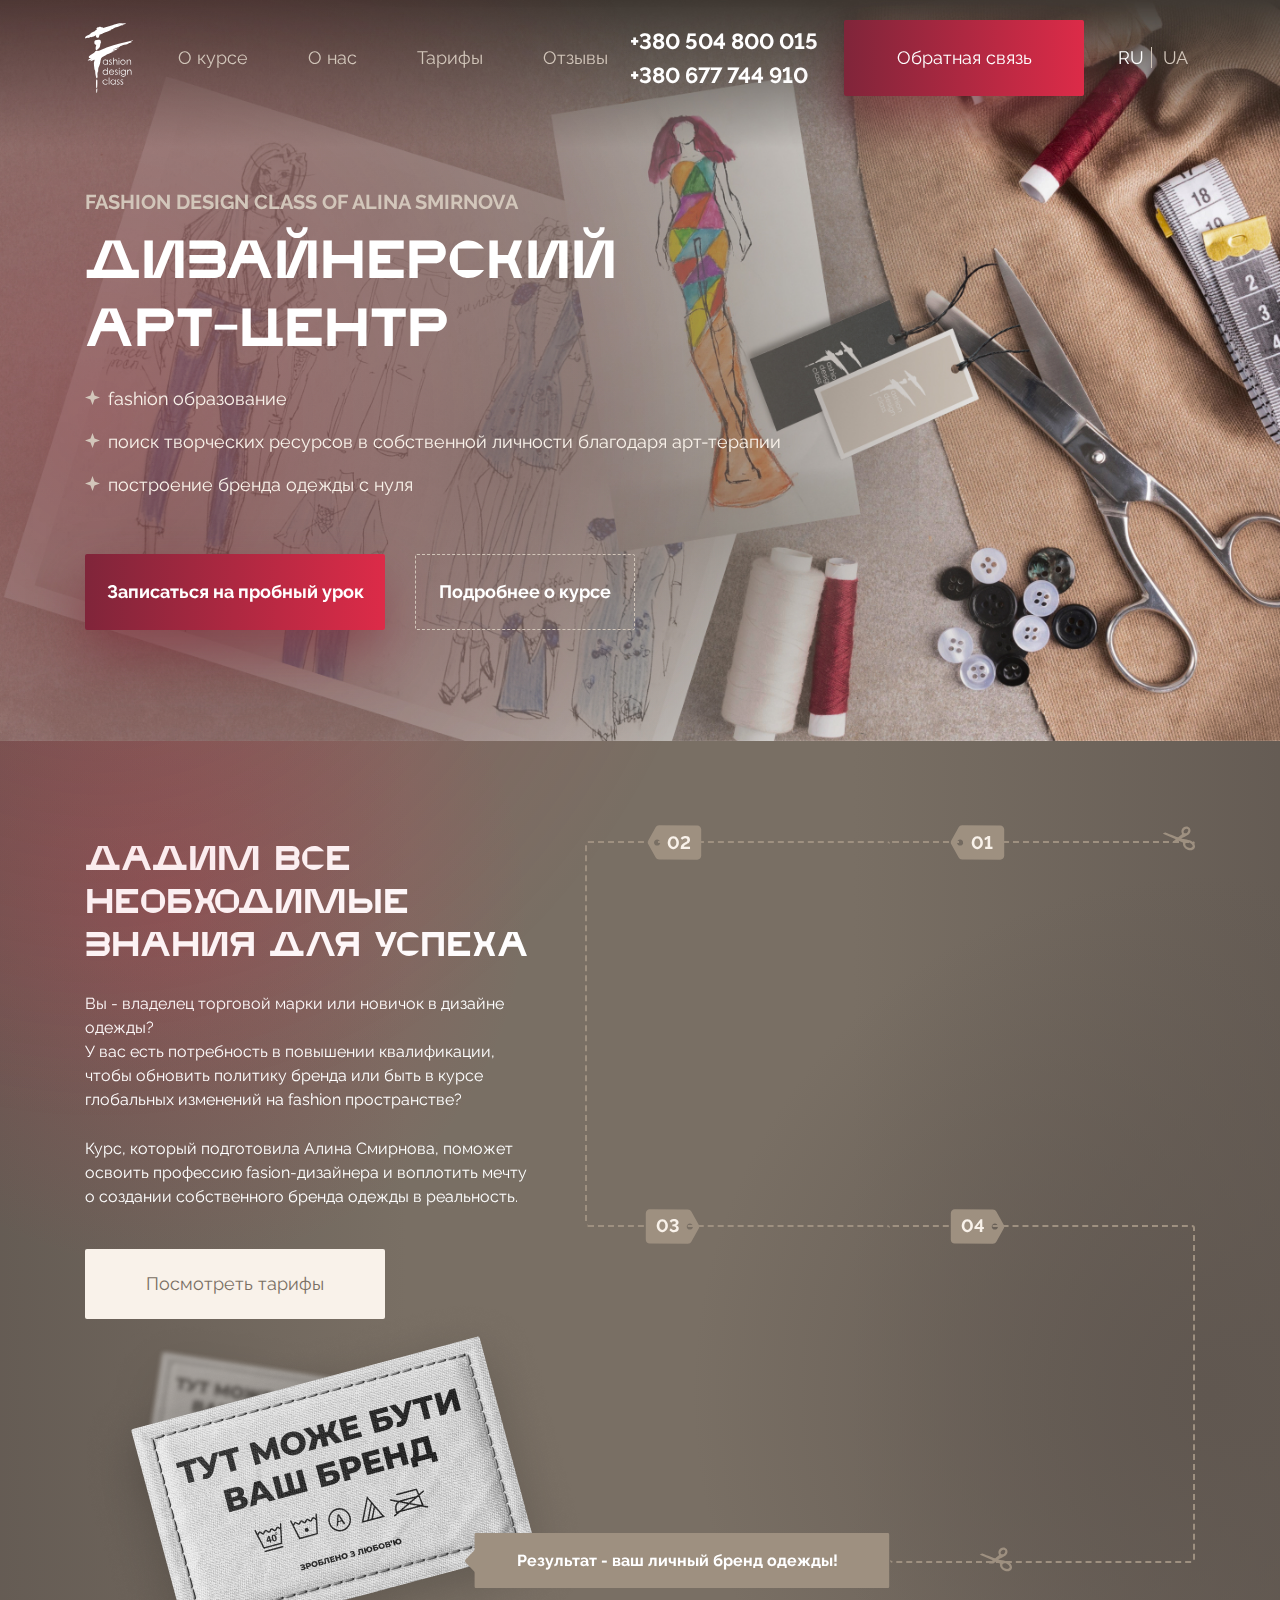
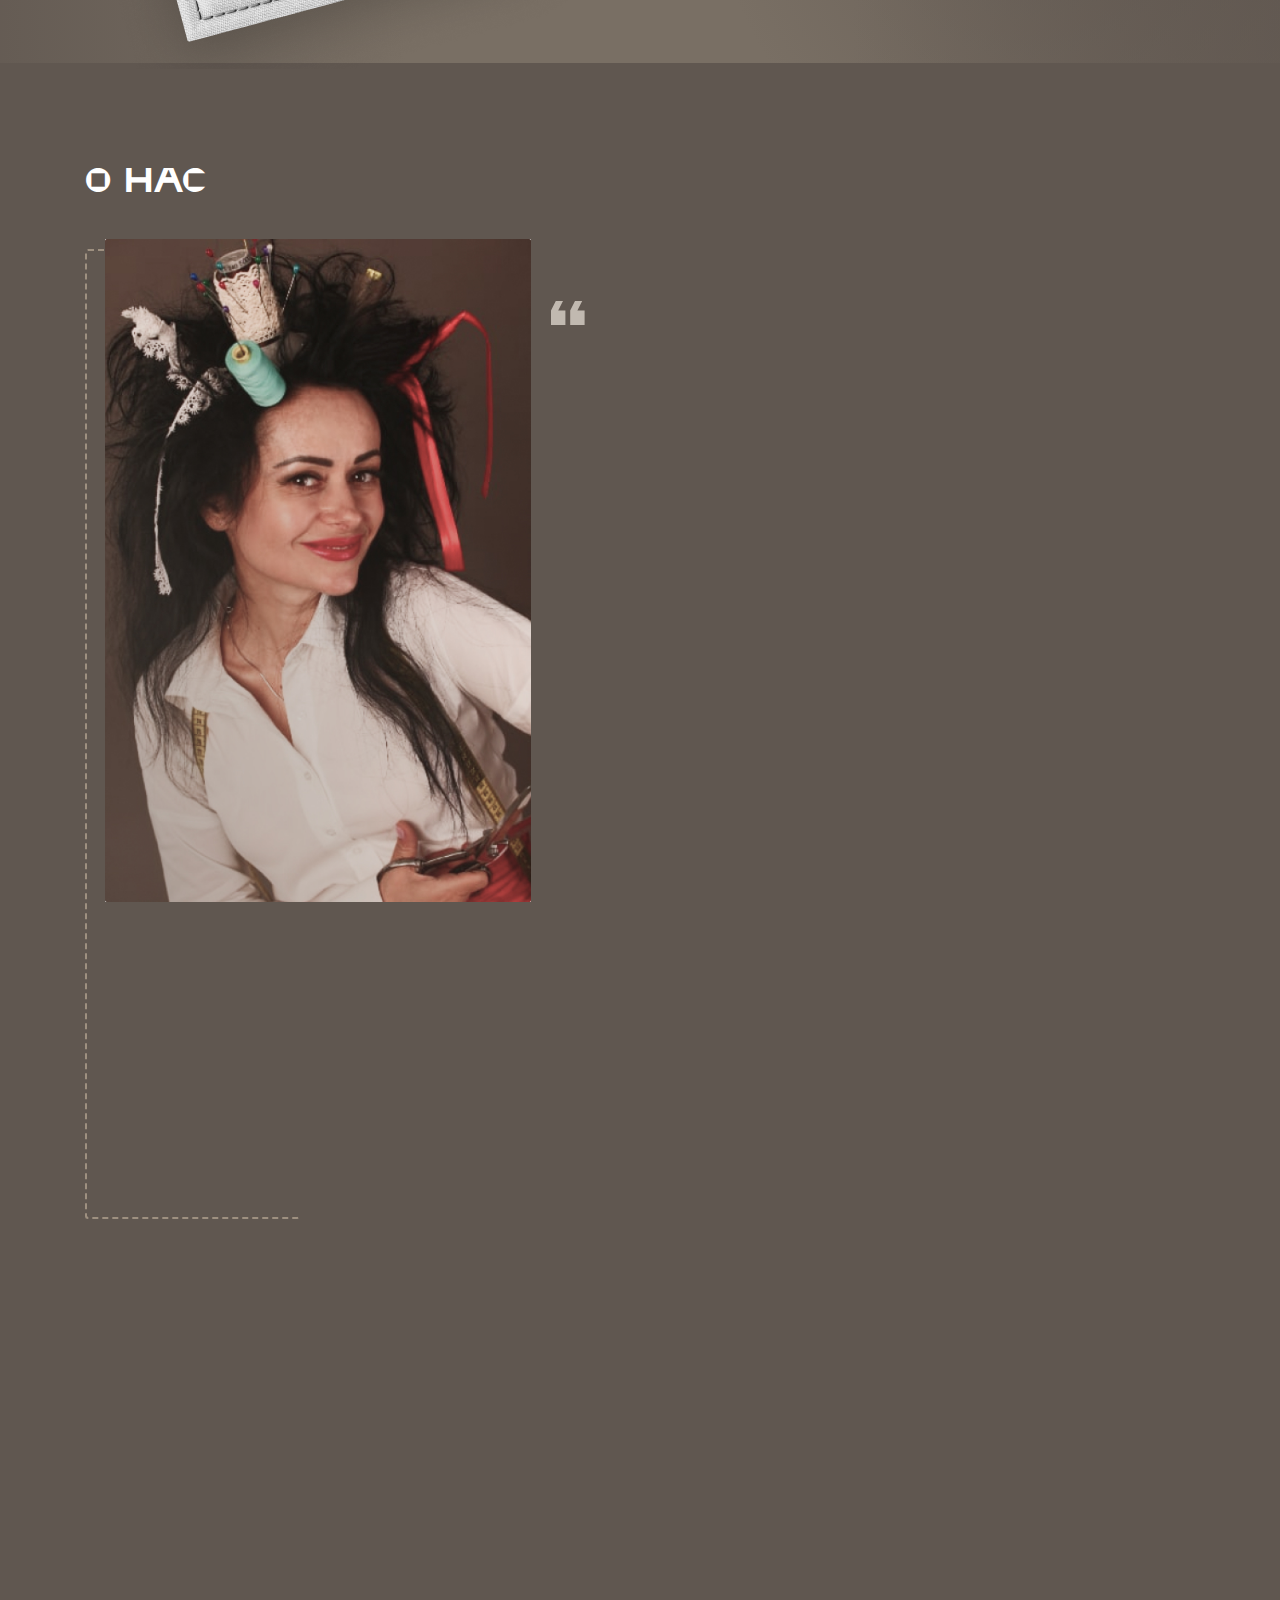
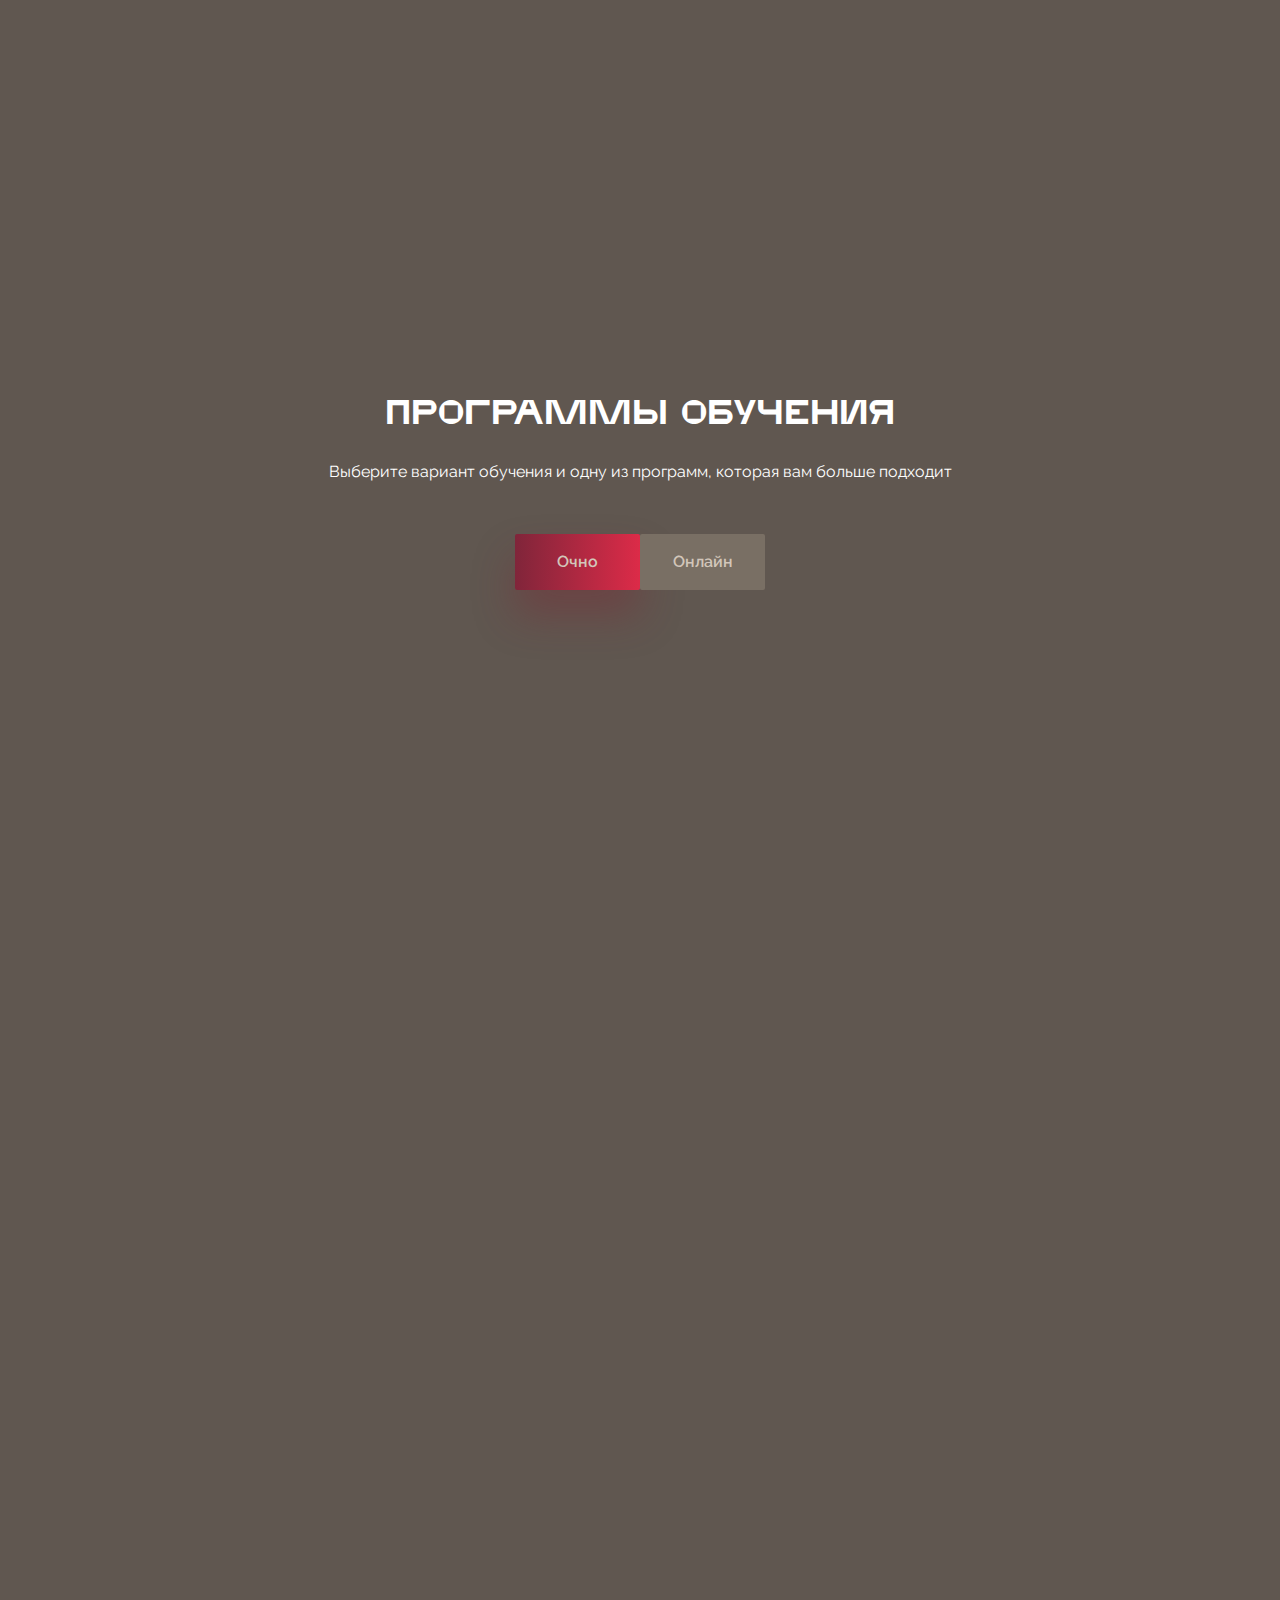
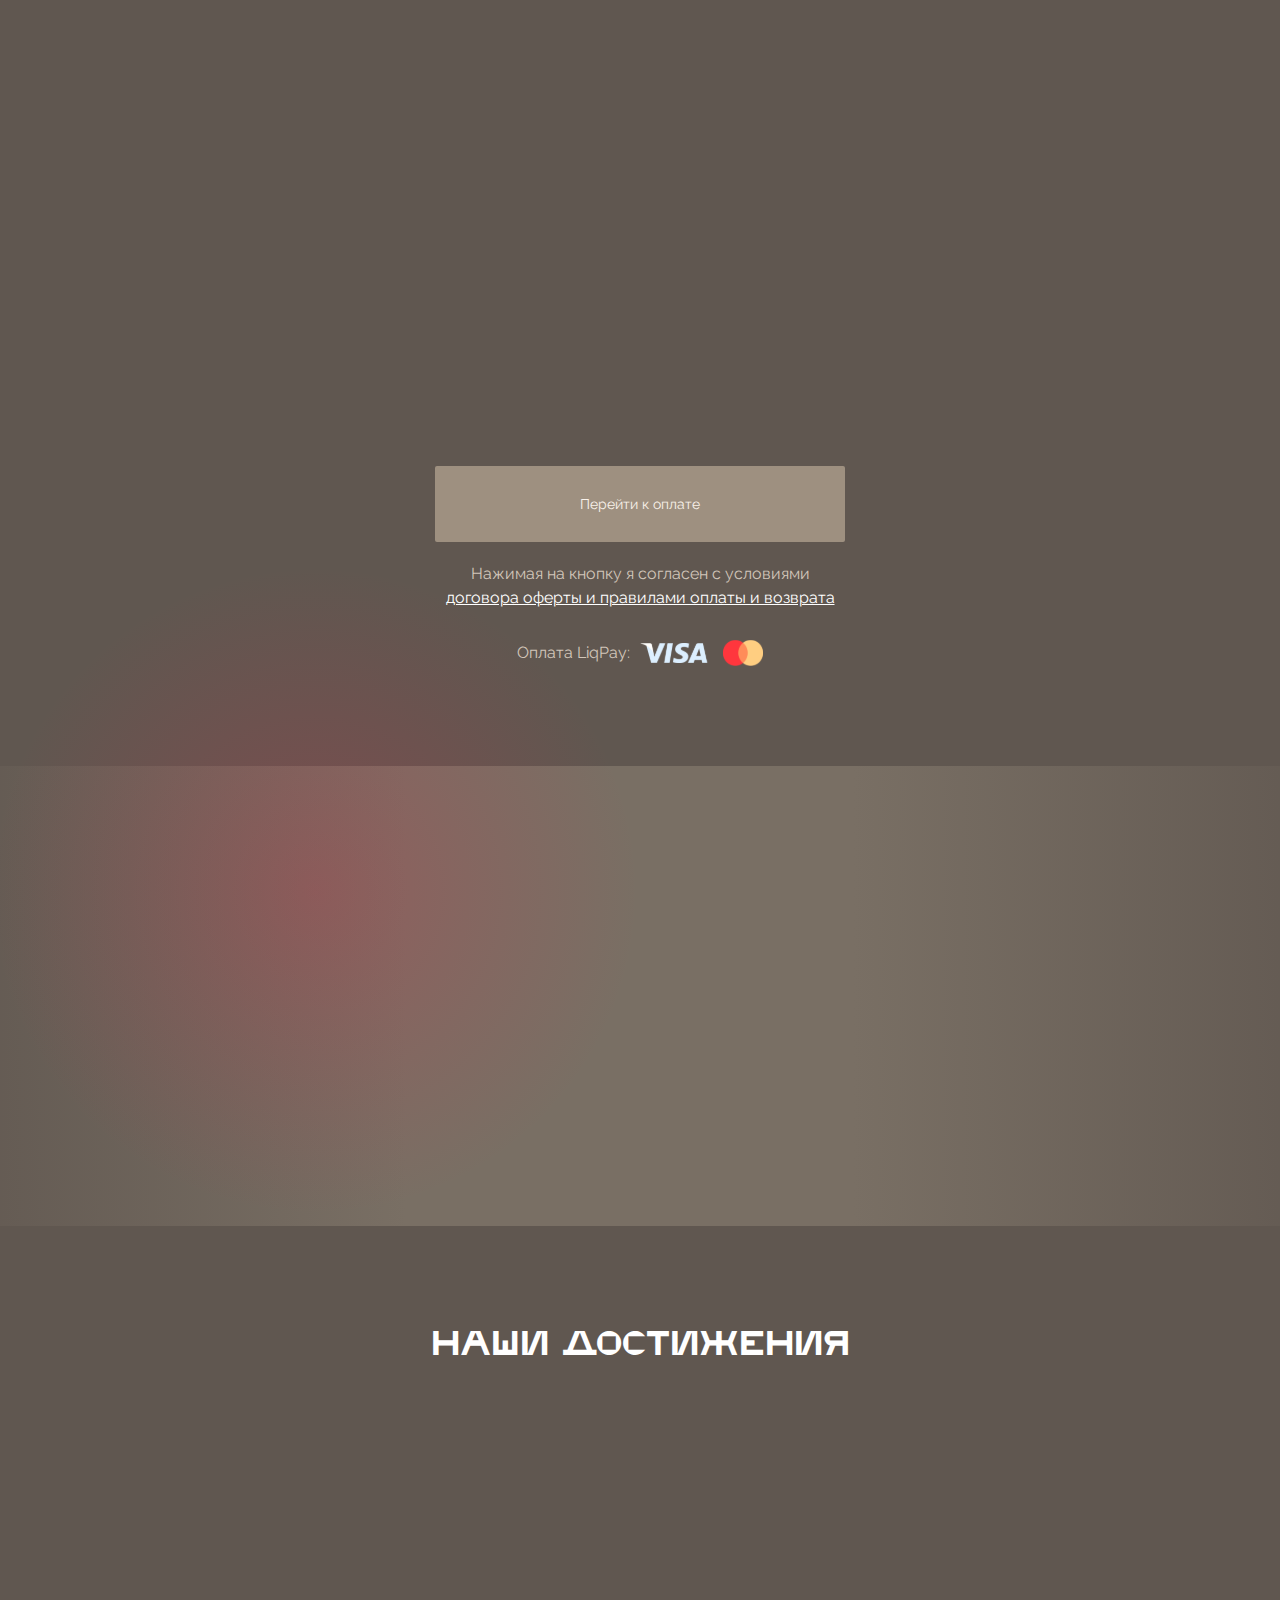
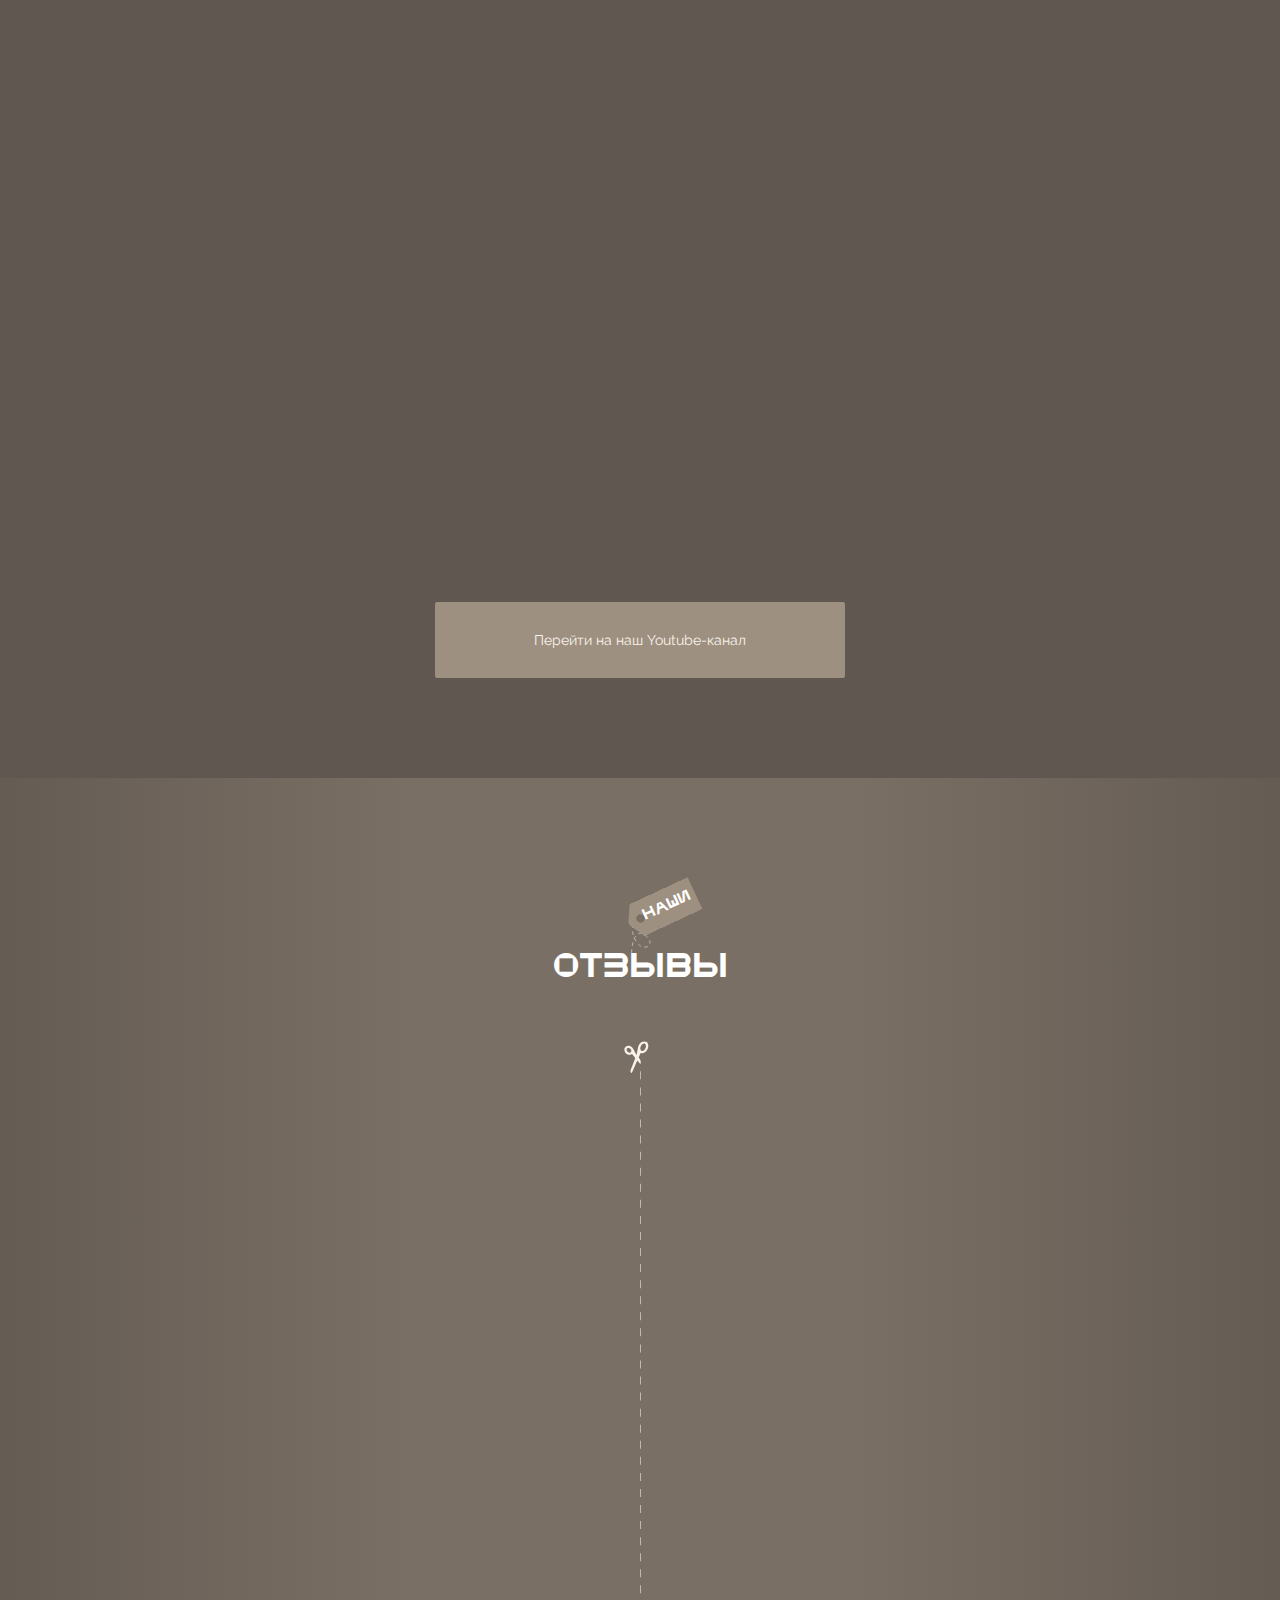
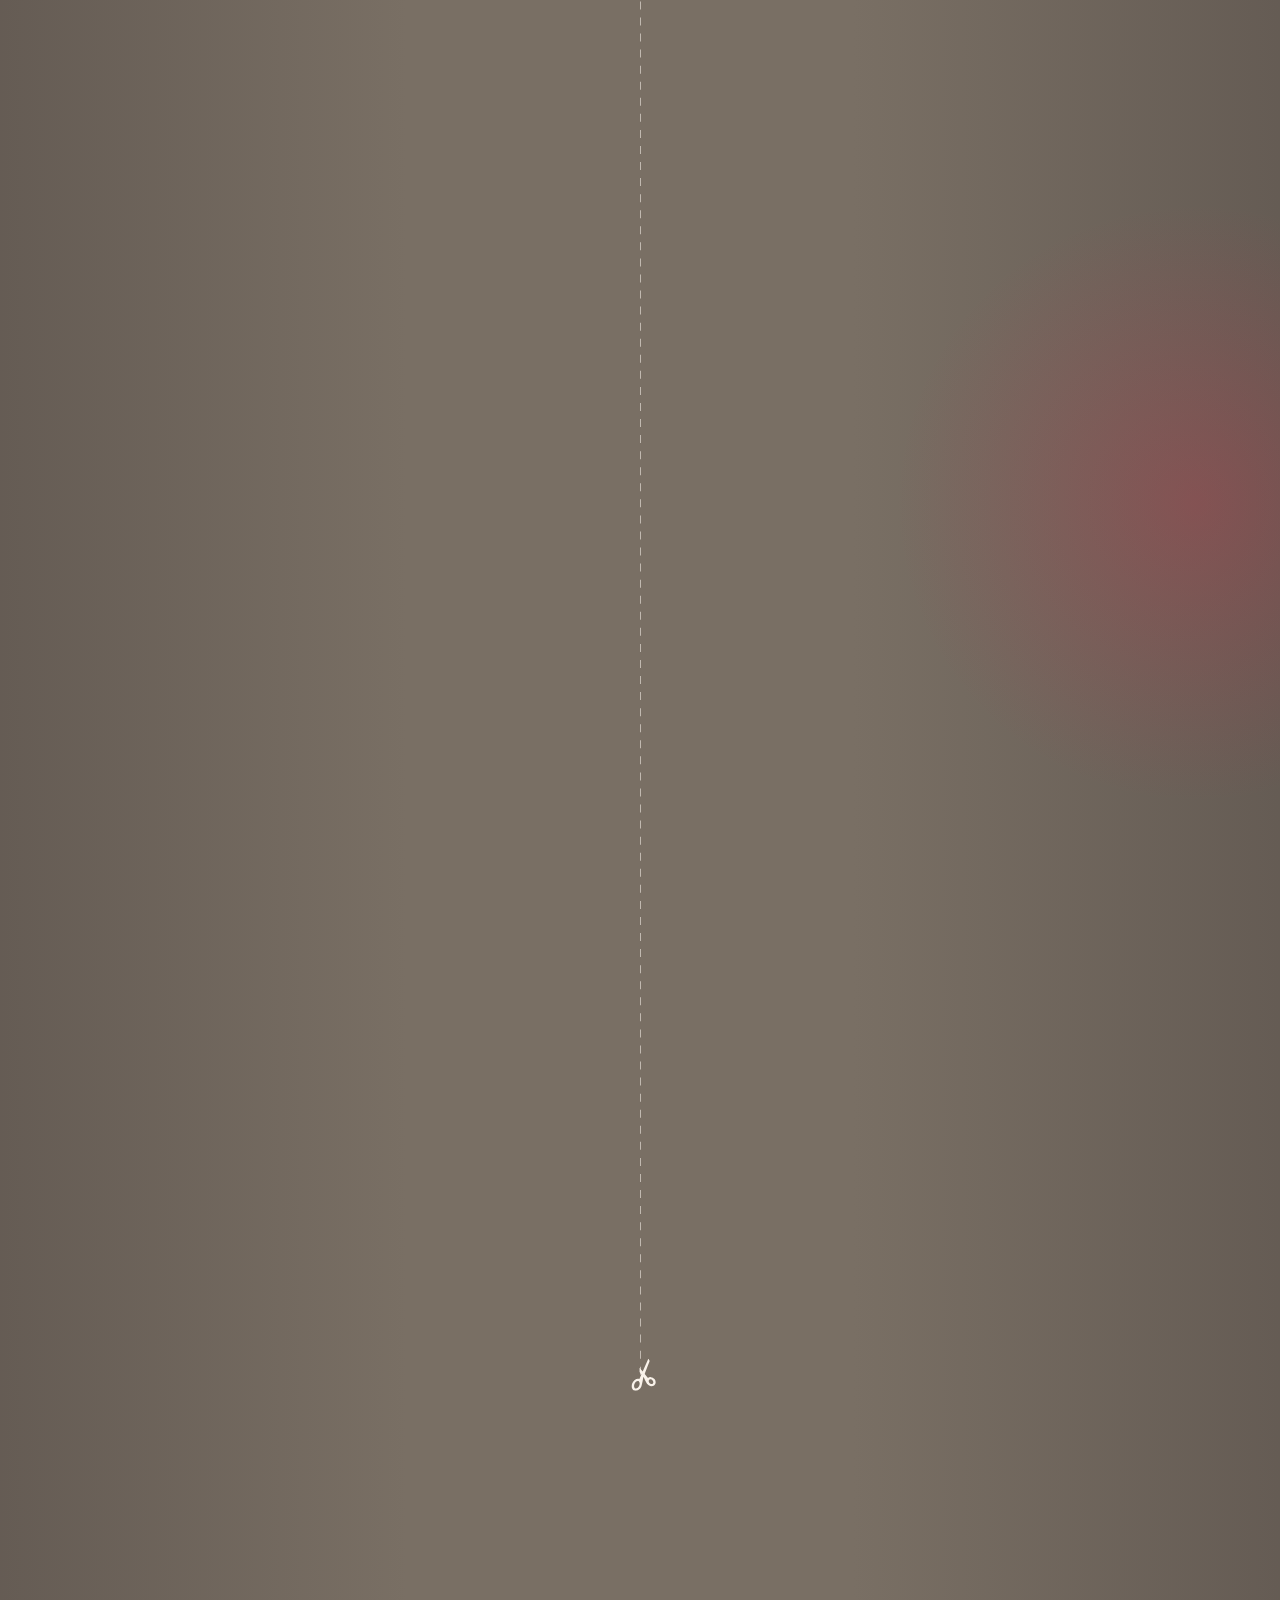
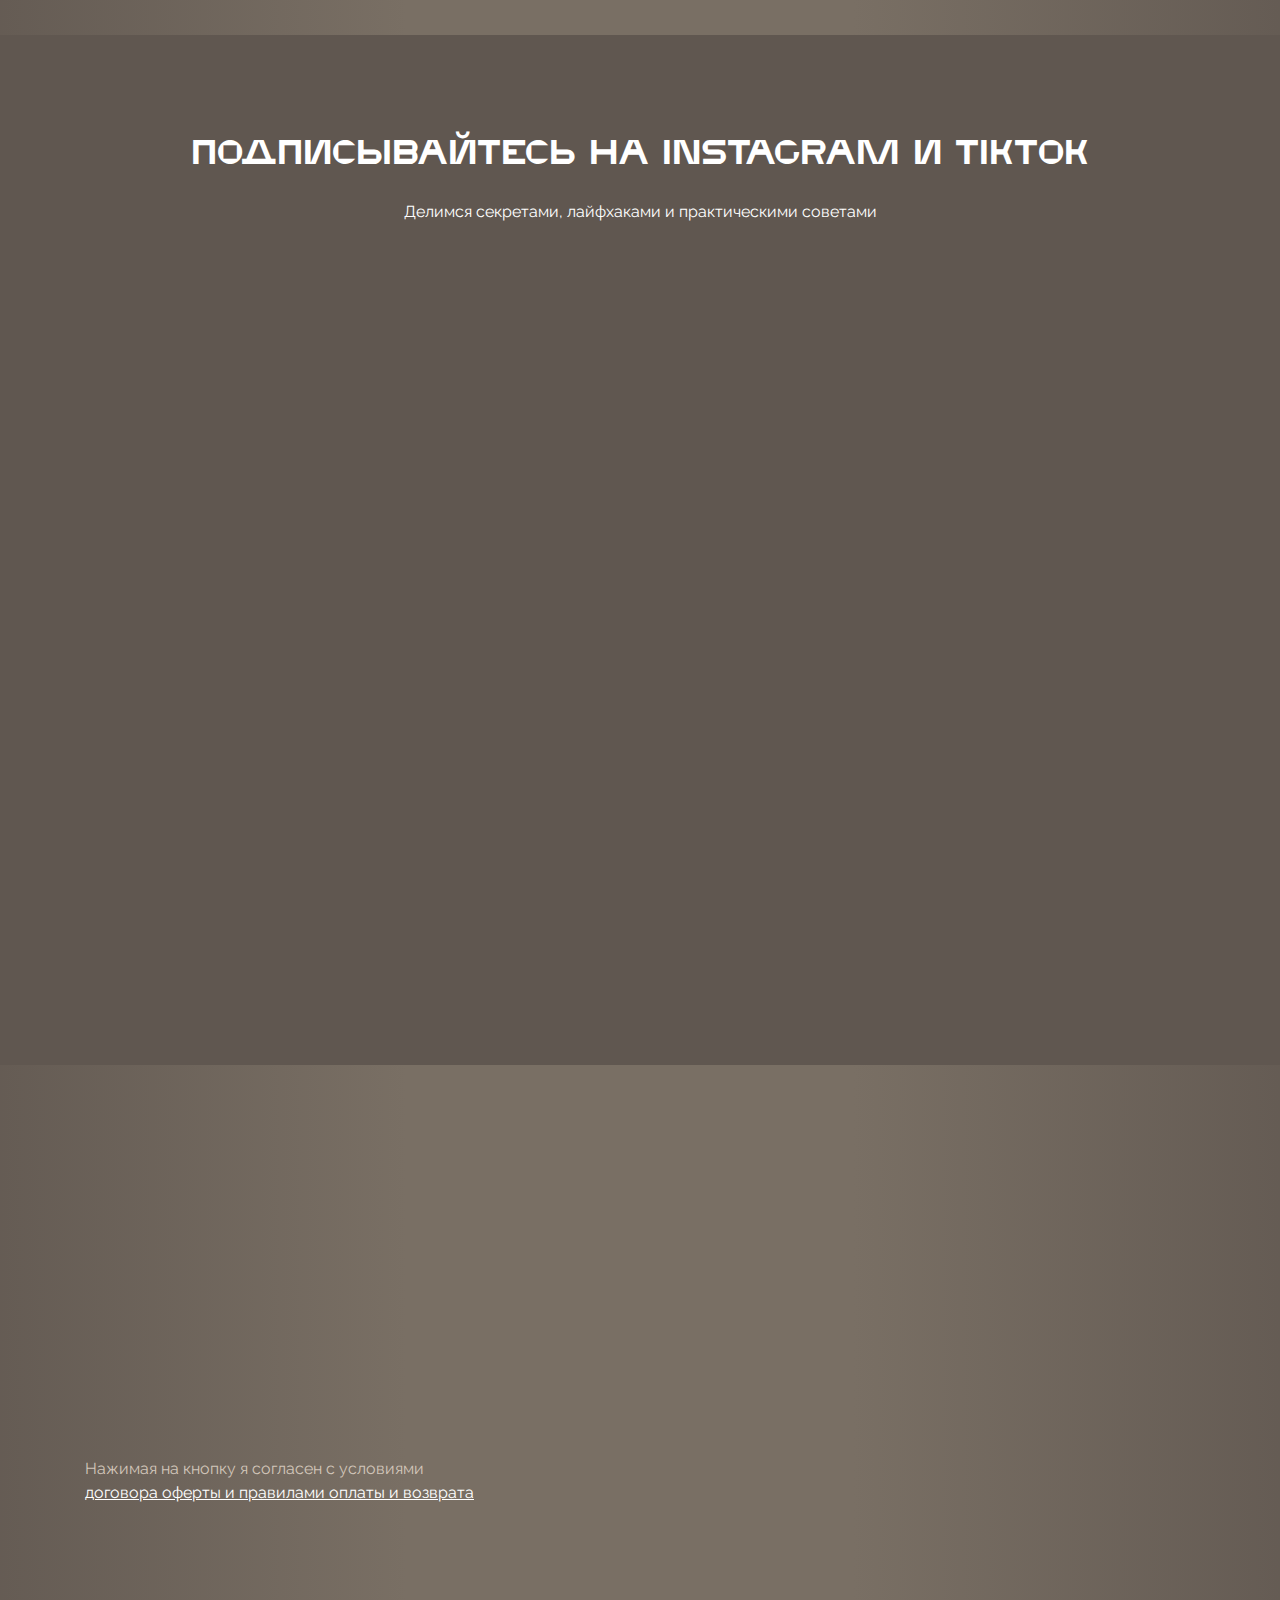
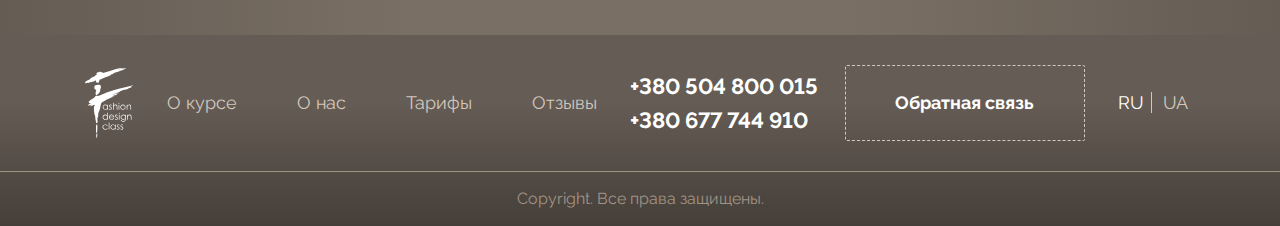
==== commit fd52f9f3: "Add files via upload" ====
--- a/ru.html
+++ b/ru.html
@@ -510,7 +510,7 @@
             <button type="submit" class="btn">Отправить заявку</button>
 
             <p class="form-policy">
-                Нажимая на кнопку я согласен с условиями<br>
+                18.11.2023 відбудеться очне заняття з Арт-терапії “Автопортрет підсвідомості”. Тема самоідентифікаціхї.<br>
                 <a href="docs/oferta.pdf" target="_blank">договора оферты и правилами оплаты и возврата</a>
             </p>
         </form>
@@ -1350,7 +1350,7 @@
 			Перейти к оплате
 		</a>
 
-            <p class="oferta ">
+            <p class="oferta">
                 Нажимая на кнопку я согласен с условиями
                 <a href="docs/oferta.pdf " target="_blank ">
 				договора оферты и правилами оплаты и возврата
@@ -1367,16 +1367,15 @@
         <div class="container ">
             <div class="consultation-wrapper ">
                 <div class="consultation-content " data-aos="fade-right " data-aos-delay="300 ">
-                    <p class="consultation__subtitle ">
-                        как создать собственный Бренд одежды?
+
+                    <h2 class="h2 consultation__title">Регистрация на занятие</h2>
+                    <p class="consultation__text">
+                        18.11.2023 состоится очное занятие по Арт-терапии <br> “Автопортрет подсознания”. Тема самоидентификации.
                     </p>
-                    <h2 class="h2 consultation__title ">бесплатный вебинар</h2>
-                    <p class="consultation__text ">
-                        Приходите на бесплатный вебинар и узнайте, как стать востребованным дизайнером и выпускать успешные коллекции.
-                    </p>
-                    <a href=".popup-application8 " class="magnific-popup btn consultation__link ">
-                    Оставить заявку
-                </a>
+                    <p class="consultation-date"><span>Успейте записаться до:</span> 15.11.2023</p>
+                    <a href=".popup-application8" class="btn magnific-popup consultation__link">
+                        Записаться
+                    </a>
                 </div>
                 <div class="consultation-img " data-aos="fade-left " data-aos-delay="300 ">
                     <img src="img/consultation.png " alt=" " />
--- a/css/main.css
+++ b/css/main.css
@@ -918,6 +918,26 @@
     position: relative;
 }
 
+.consultation-date {
+    margin-bottom: 44px;
+    font-style: normal;
+    color: #fff;
+    font-weight: 400;
+    font-family: 'SK-Primo';
+    font-size: 26.25px;
+    font-style: normal;
+    font-weight: 770;
+    line-height: 150%;
+}
+
+.consultation-date span {
+    font-family: Raleway;
+    opacity: .5;
+    font-weight: 200;
+    color: #fff;
+    font-size: 18px;
+}
+
 .consultation-content::before {
     content: '';
     background: radial-gradient(50% 50% at 50% 50%, #D42B47 0%, rgba(212, 43, 71, 0) 100%);
@@ -974,6 +994,7 @@
 
 .consultation__text {
     max-width: 640px;
+    font-family: Raleway;
     font-weight: normal;
     font-size: 18px;
     line-height: 27px;
@@ -2317,8 +2338,6 @@
     color: #D2C6BA;
     line-height: 1.5;
     font-size: 16px;
-    position: relative;
-    z-index: 2;
 }
 
 .oferta._text-left {
